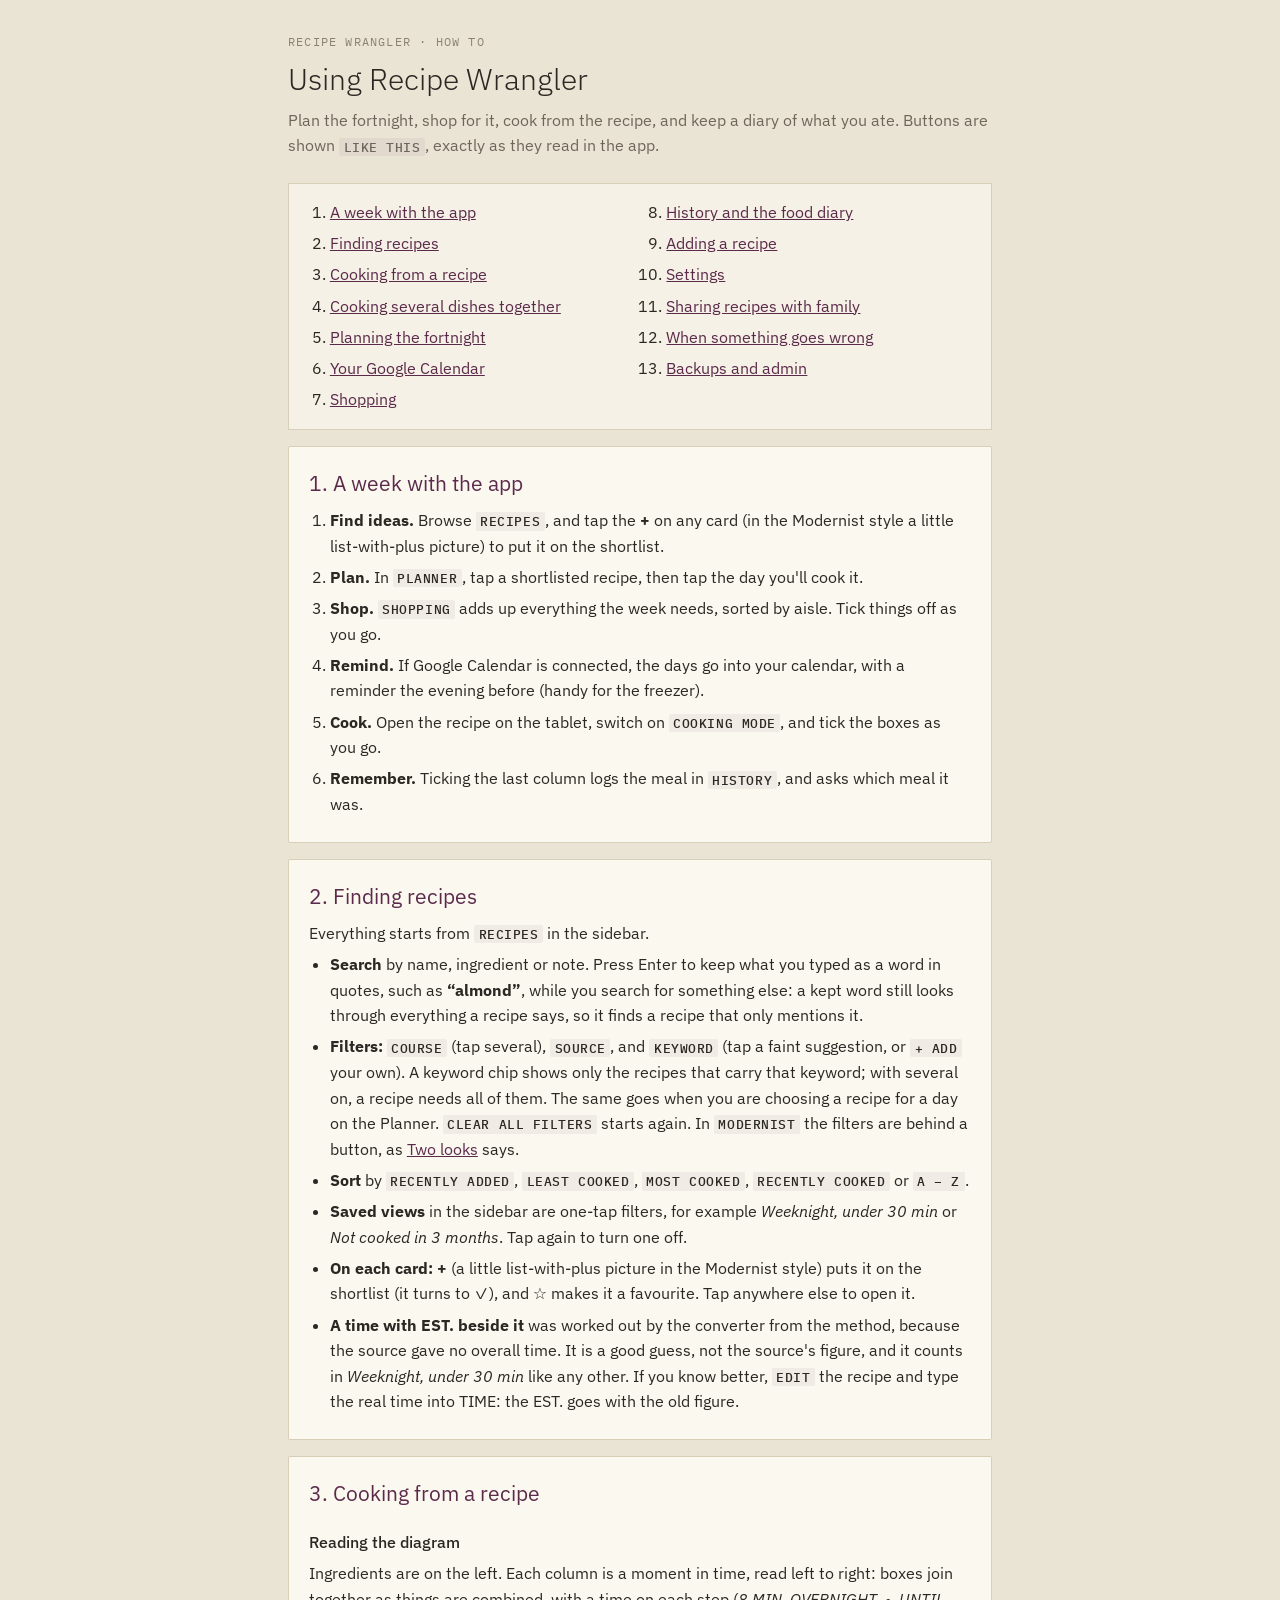
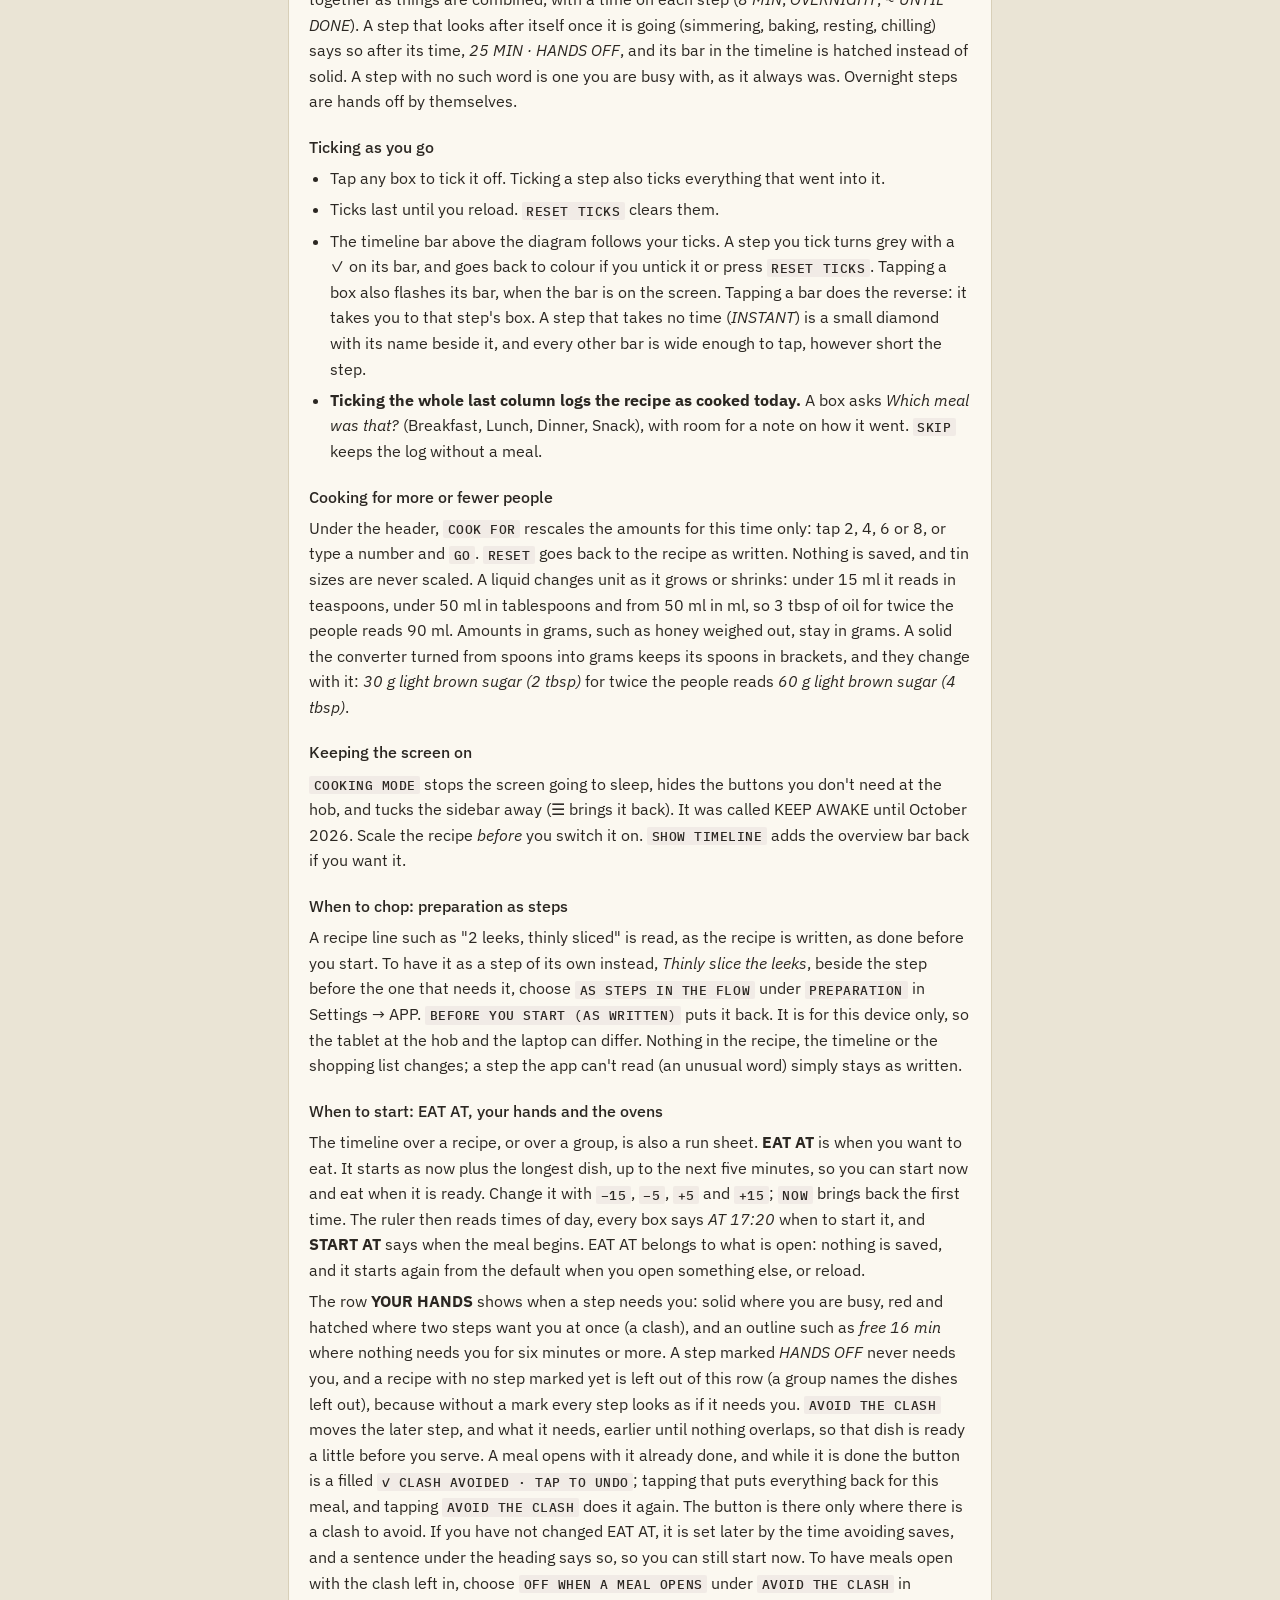
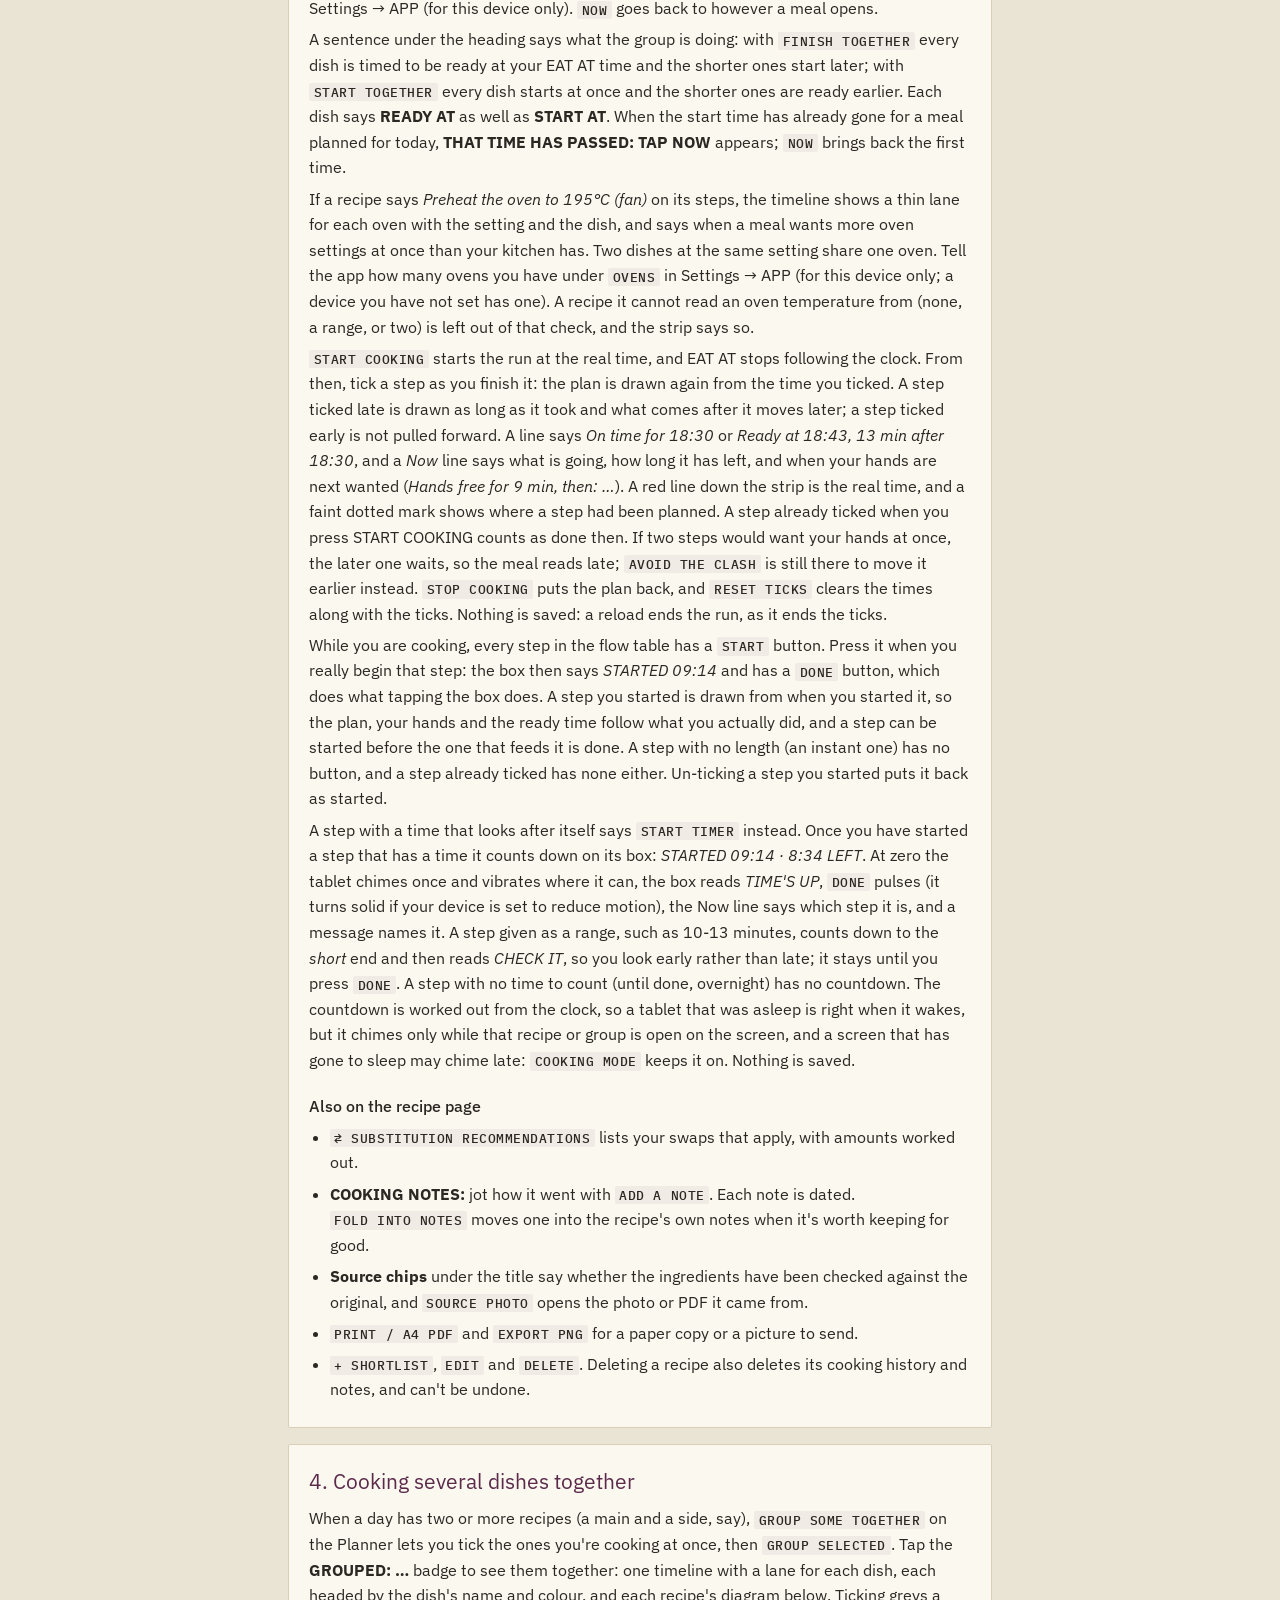
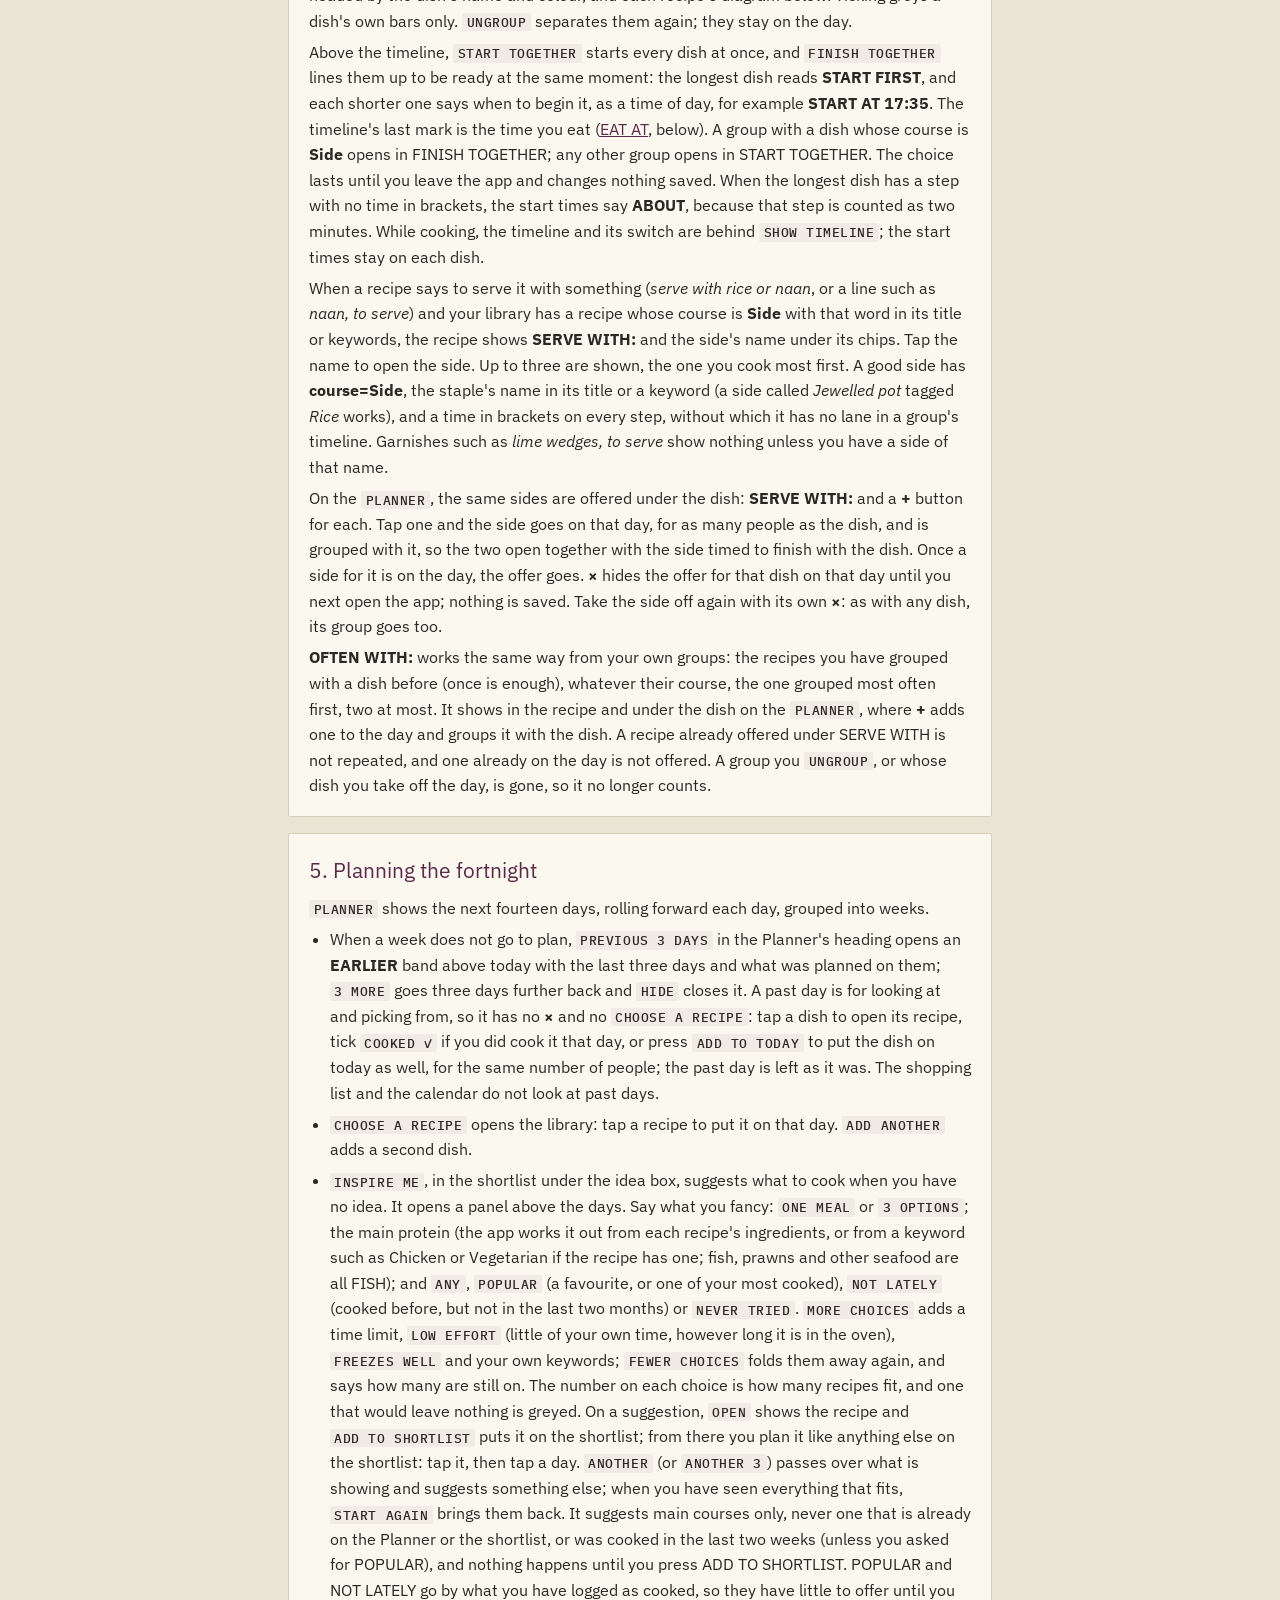
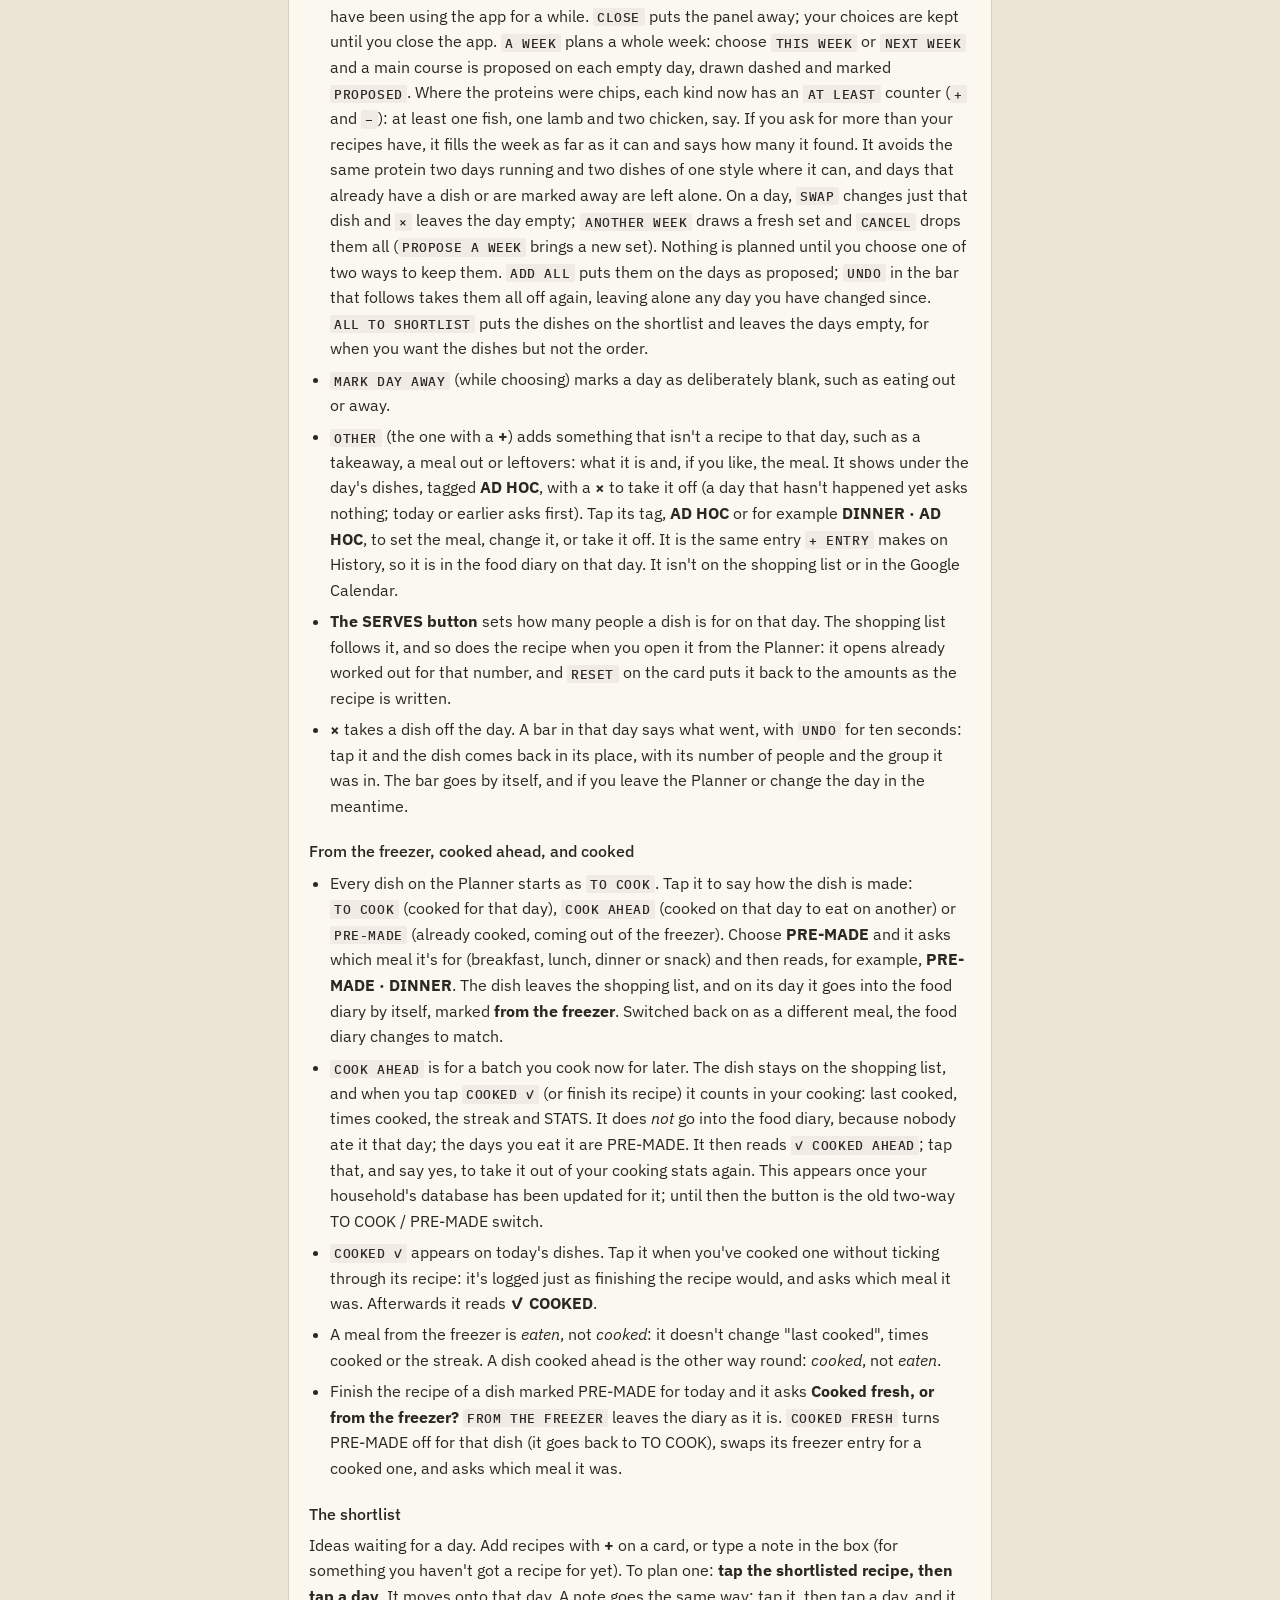
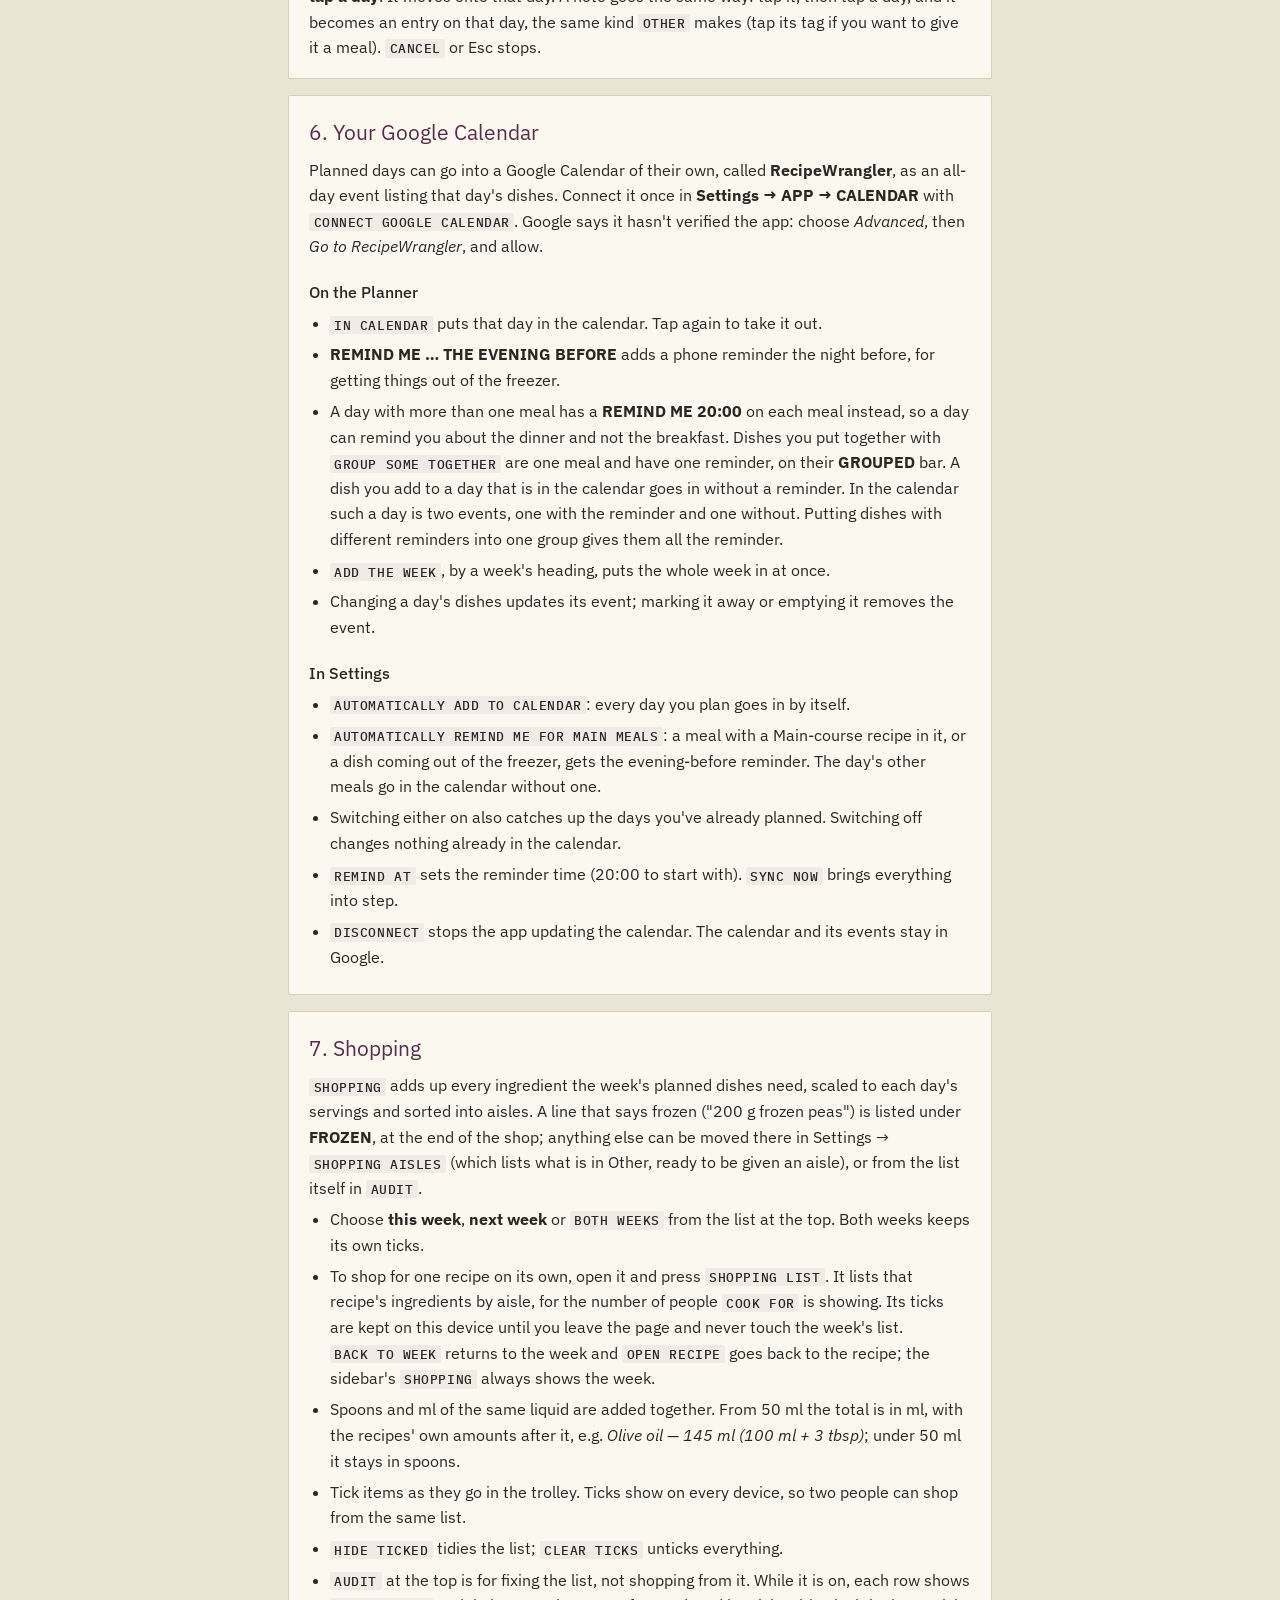
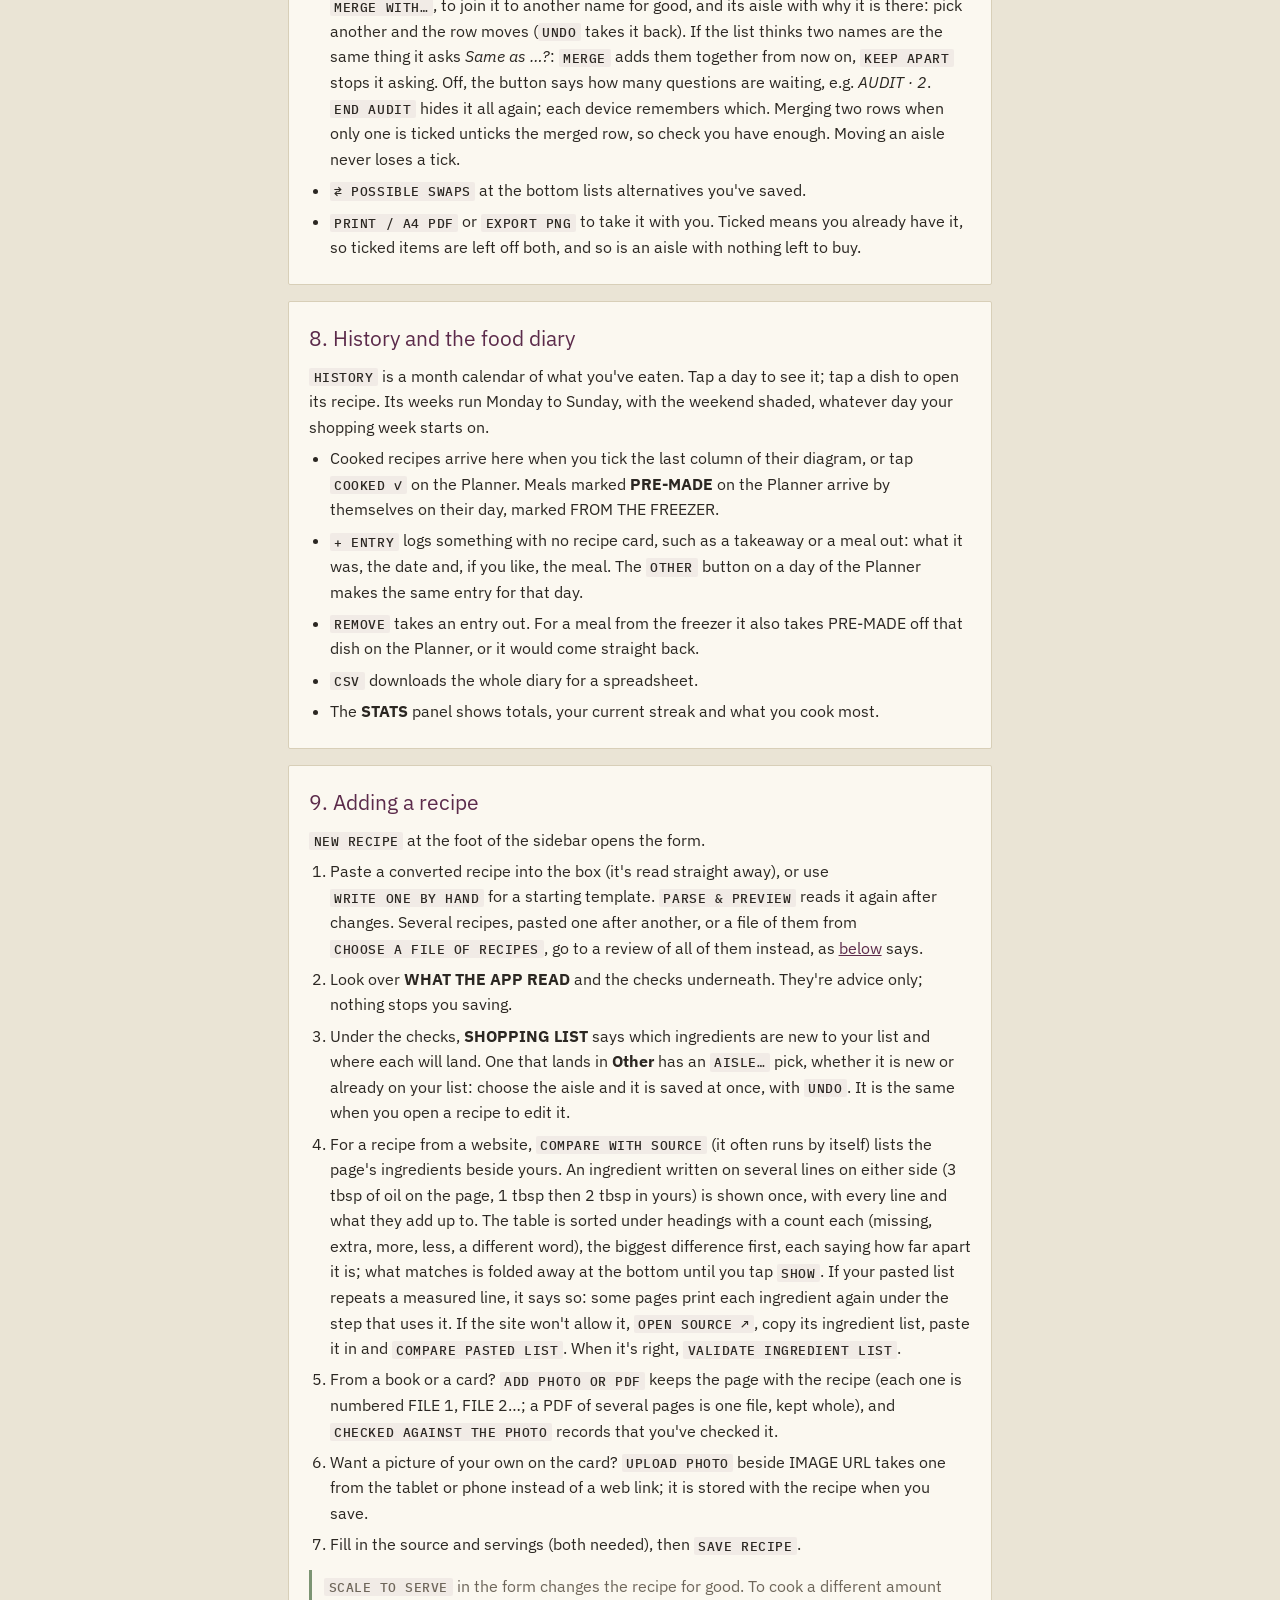
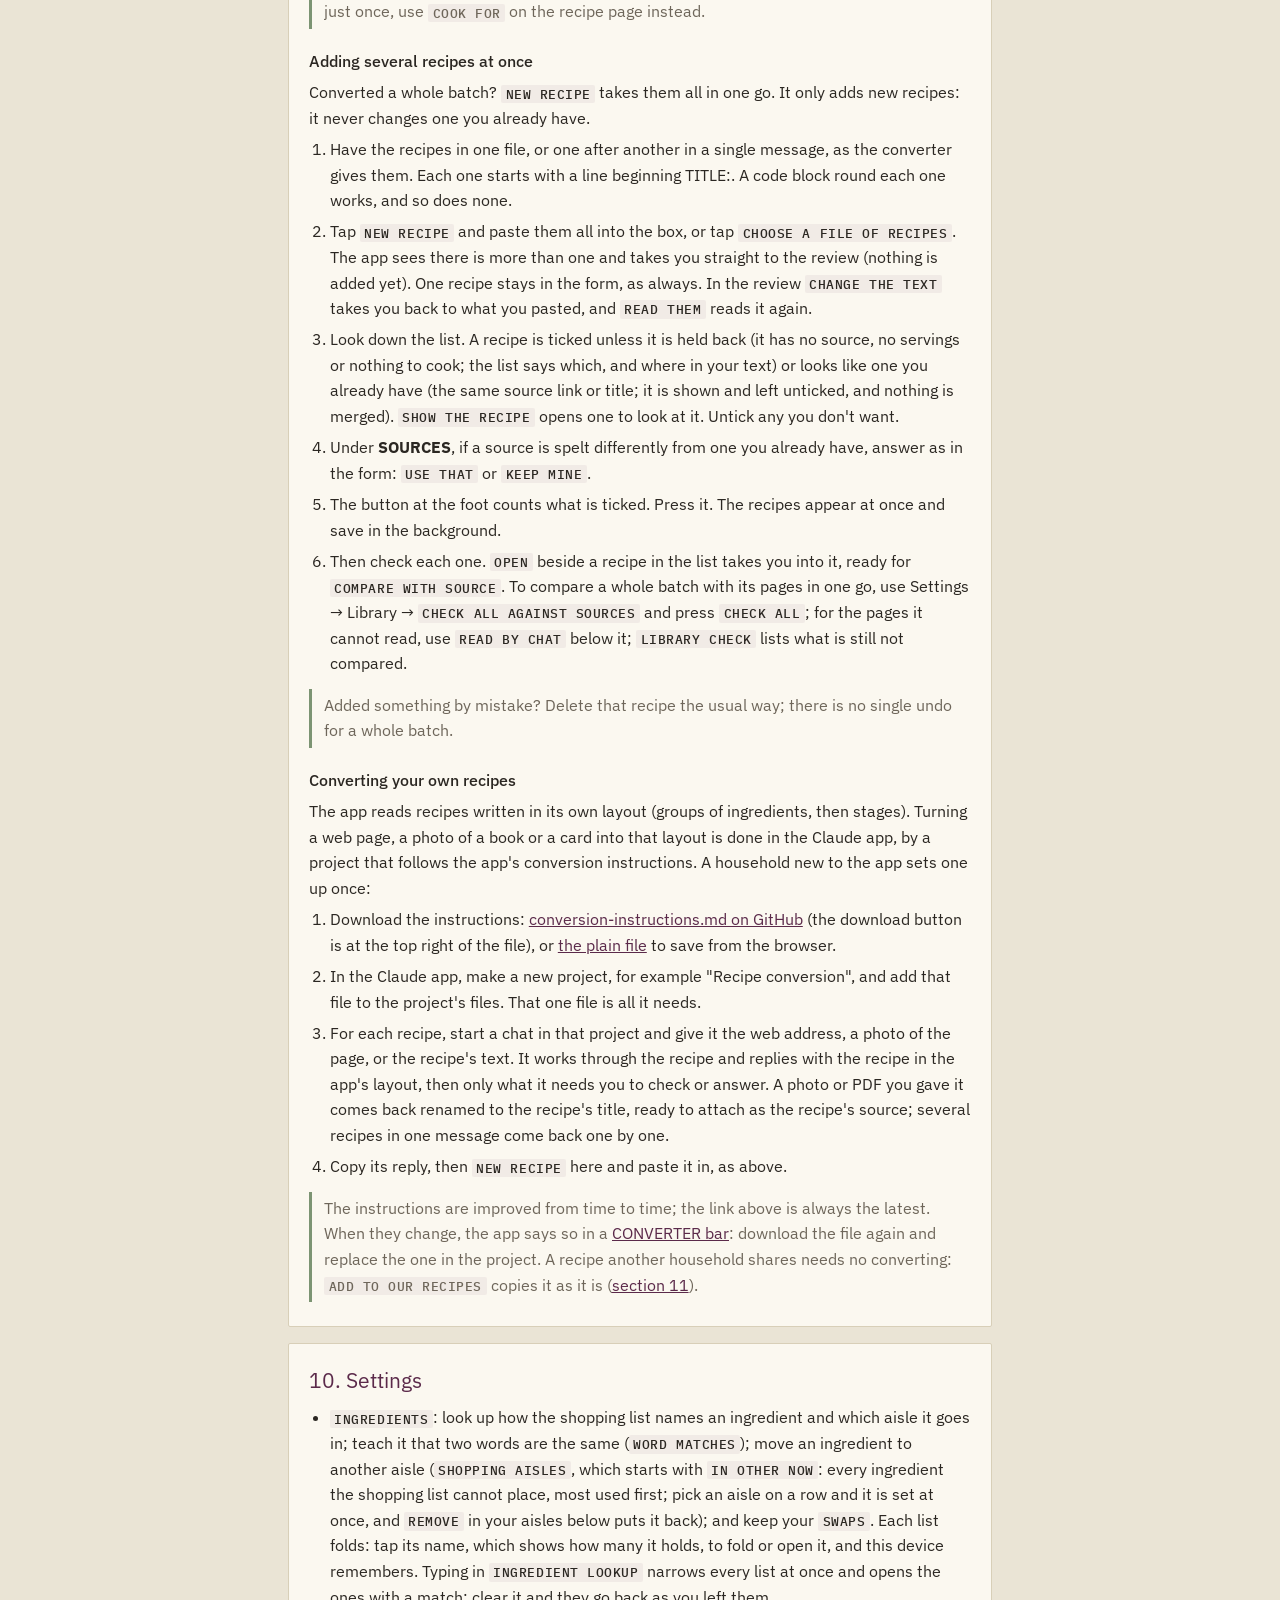
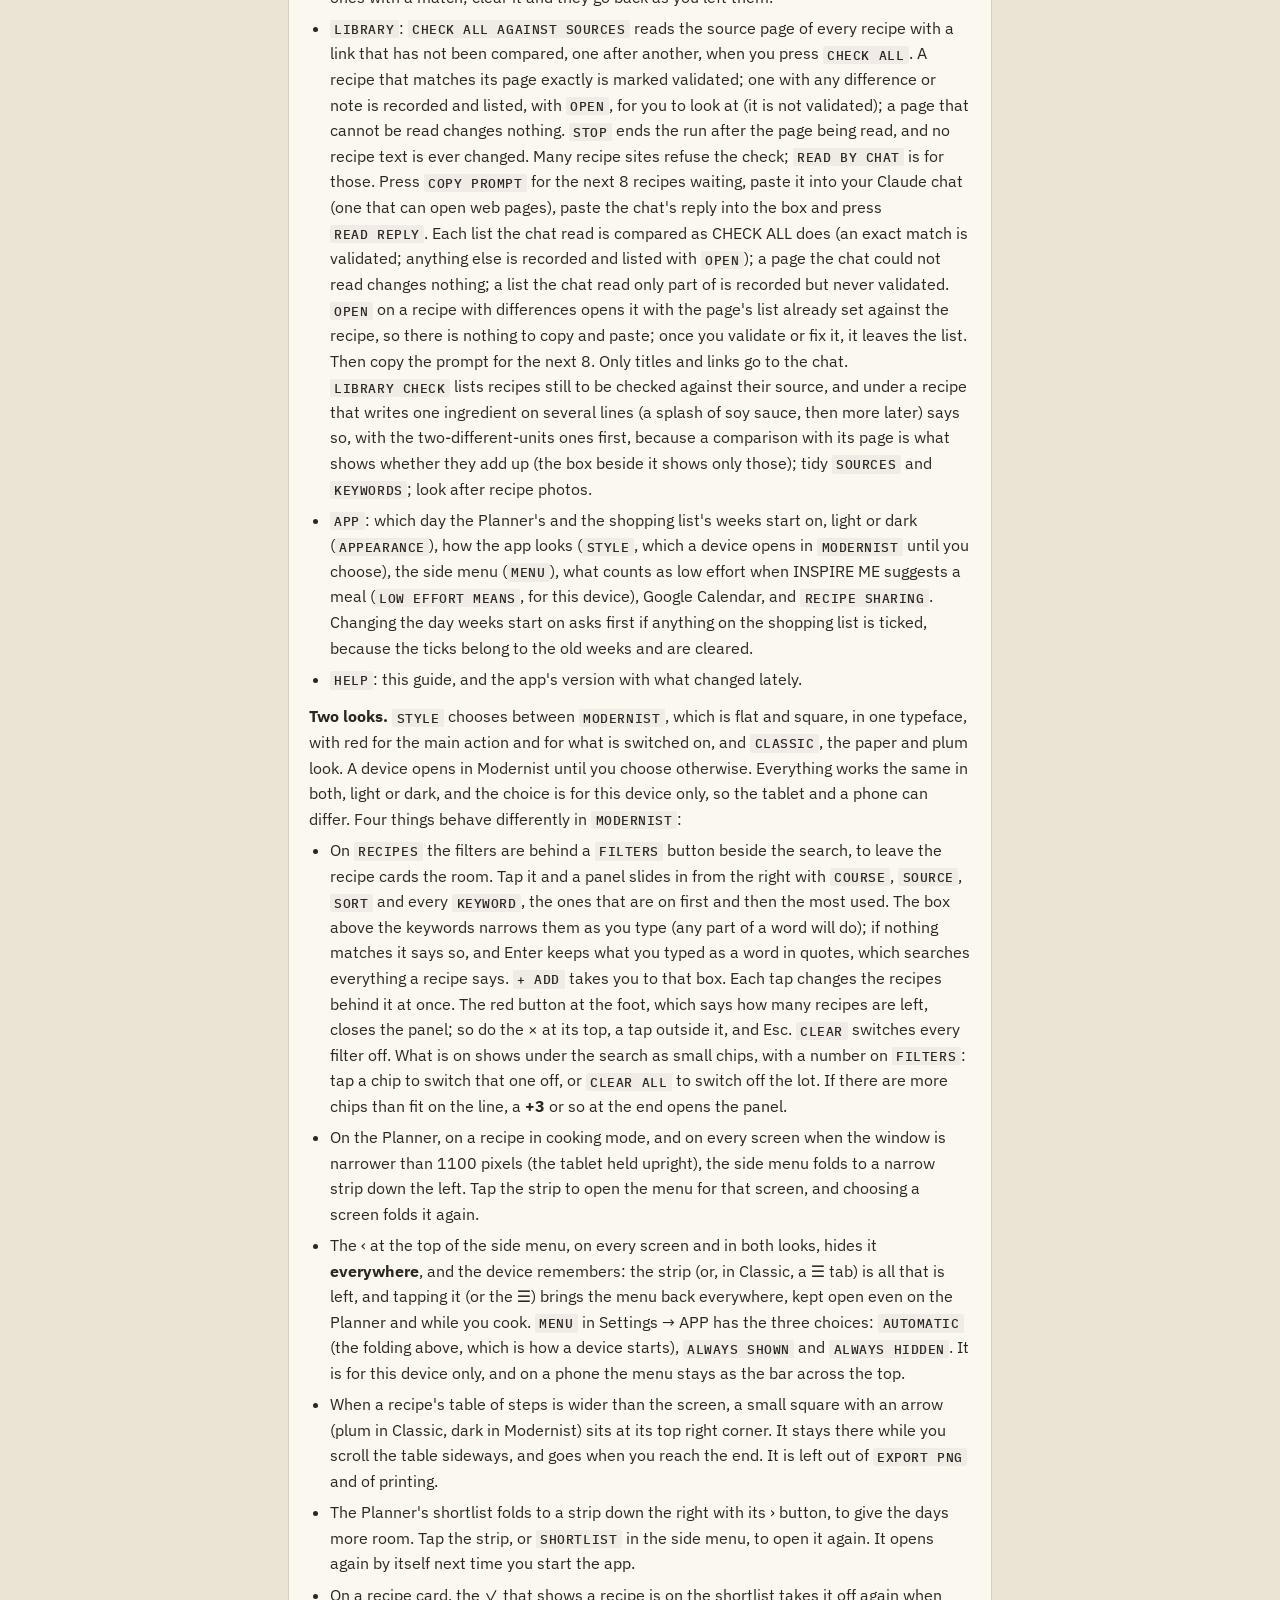
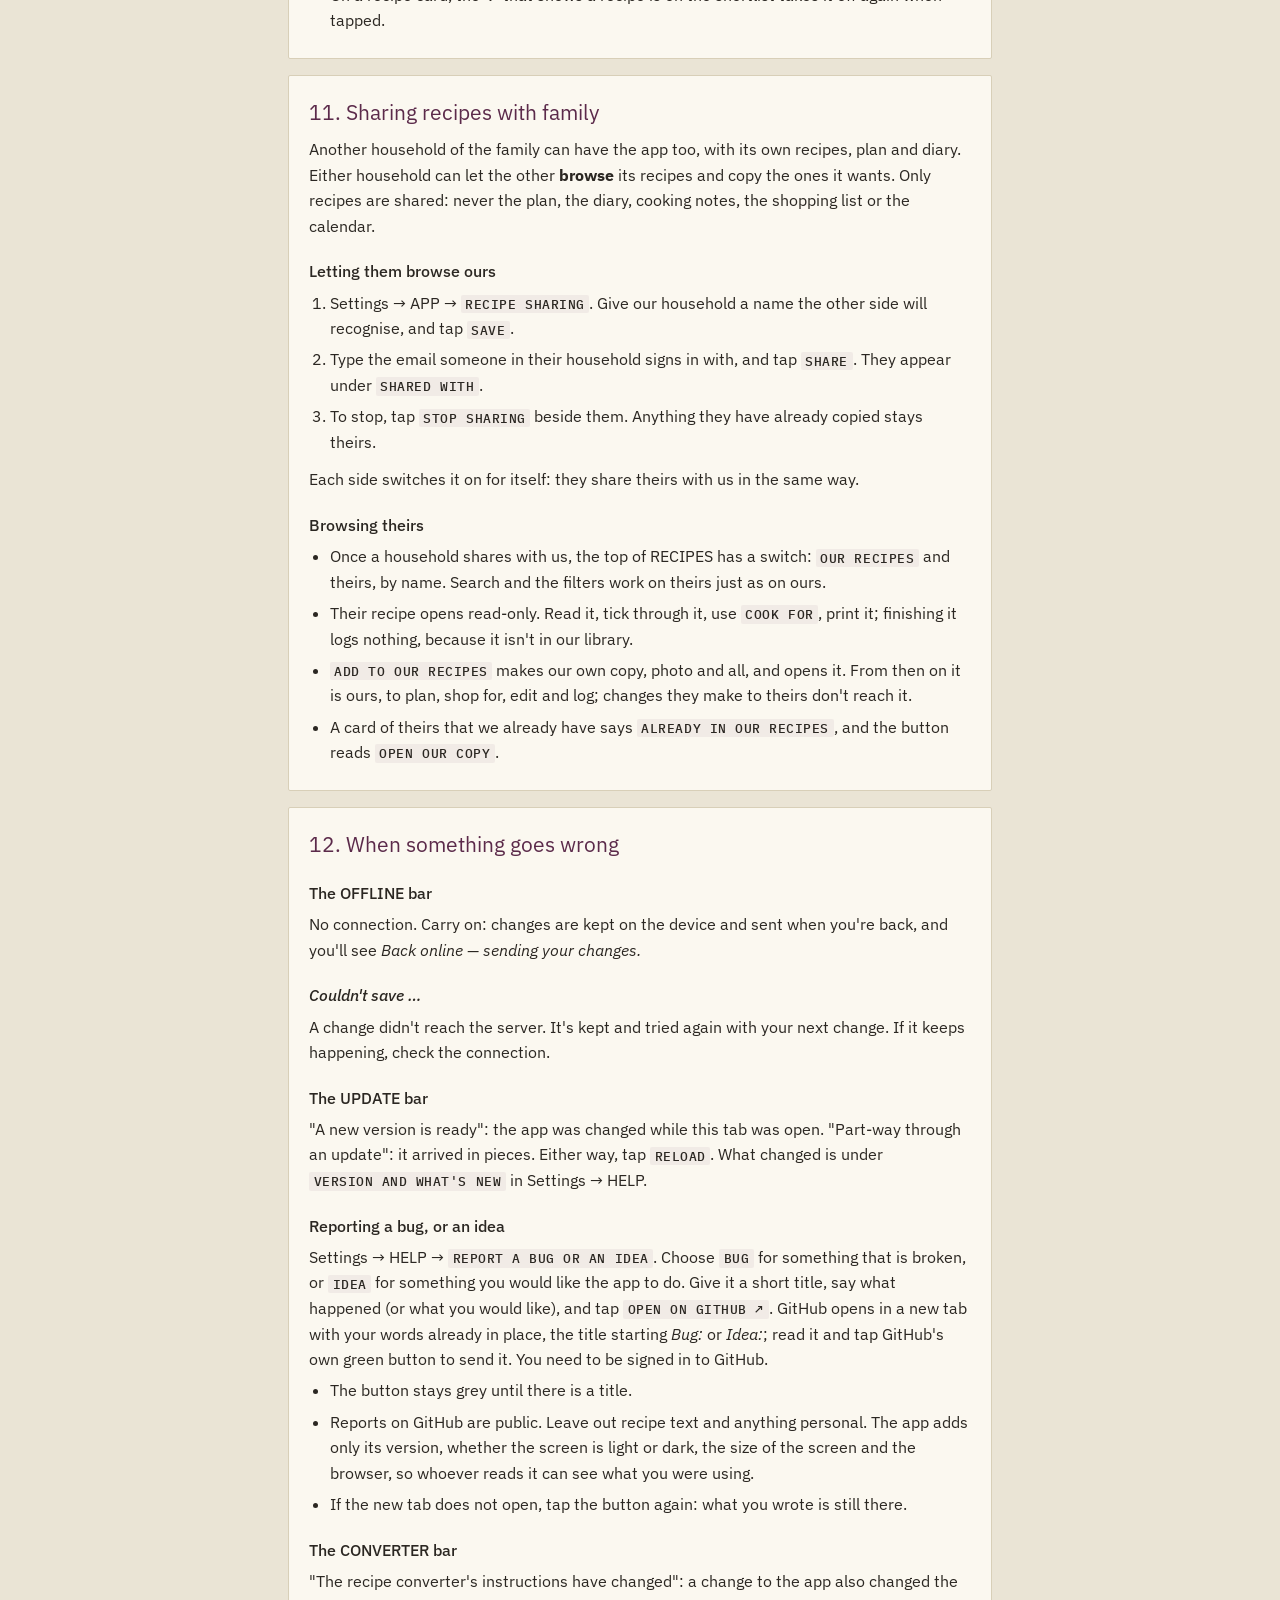
==== help.html @ deaec866 "INSPIRE ME feeds the shortlist From the household's use of it: a suggestion that is accepted goes on" ====
<!doctype html>
<html lang="en-GB">
<head>
<meta charset="utf-8">
<meta name="viewport" content="width=device-width, initial-scale=1">
<title>Recipe Wrangler: how to use it</title>
<!-- The app's own look, so the guide reads as part of it. Light or dark follows the app's APPEARANCE
     setting, which the app keeps in localStorage on this same origin; with none, the device's own. -->
<script>
  (function(){
    var mode = 'system';
    try { mode = localStorage.getItem('kitchen.darkMode') || 'system'; } catch(e){}
    var dark = mode === 'dark' || (mode === 'system' && window.matchMedia && matchMedia('(prefers-color-scheme: dark)').matches);
    document.documentElement.setAttribute('data-theme', dark ? 'dark' : 'light');
  })();
</script>
<link rel="preconnect" href="https://fonts.googleapis.com">
<link href="https://fonts.googleapis.com/css2?family=IBM+Plex+Mono:wght@400;500&family=IBM+Plex+Sans:wght@300;400;500&display=swap" rel="stylesheet">
<style>
  :root{
    --paper:#F5F1E6; --shell:#EAE4D5; --card:#FBF8F0; --ink:#2B2722; --ink-soft:#6E665A; --ink-mute:#8A8172;
    --line:#D8CFB8; --plum:#5B2A4A; --plum-wash:rgba(91,42,74,.06); --sage:#7C9473;
  }
  :root[data-theme="dark"]{
    --paper:#1C1915; --shell:#141210; --card:#232019; --ink:#EDE7DA; --ink-soft:#B8AE9C; --ink-mute:#958B7A;
    --line:#3A352C; --plum:#C98FB4; --plum-wash:rgba(201,143,180,.10); --sage:#9DBE92;
  }
  *{ box-sizing:border-box; }
  body{ margin:0; background:var(--shell); color:var(--ink); font:16px/1.6 'IBM Plex Sans', system-ui, sans-serif; font-weight:400; }
  main{ max-width:46rem; margin:0 auto; padding:2rem 1rem 4rem; }
  header{ margin-bottom:1.5rem; }
  .brand{ font-family:'IBM Plex Mono', monospace; font-size:12px; letter-spacing:.1em; color:var(--ink-mute); }
  h1{ font-size:1.9rem; font-weight:300; margin:.25rem 0 .25rem; }
  .lede{ color:var(--ink-soft); margin:0; }
  h2{ font-size:1.3rem; font-weight:400; margin:0 0 .5rem; color:var(--plum); }
  h3{ font-size:1rem; font-weight:500; margin:1.25rem 0 .25rem; }
  section{ background:var(--card); border:1px solid var(--line); border-radius:2px; padding:1.25rem 1.25rem .75rem; margin:0 0 1rem; }
  p, li{ margin:.35rem 0; }
  ul, ol{ padding-left:1.3rem; margin:.35rem 0 .75rem; }
  a{ color:var(--plum); }
  b.ui, b.example{ font-family:'IBM Plex Mono', monospace; font-weight:500; font-size:.82em; letter-spacing:.04em;
        background:var(--plum-wash); padding:.05em .35em; border-radius:2px; white-space:nowrap; }
  .tip{ border-left:3px solid var(--sage); padding:.25rem .75rem; color:var(--ink-soft); margin:.75rem 0; }
  nav.contents{ background:var(--paper); border:1px solid var(--line); padding:1rem 1.25rem; margin-bottom:1rem; }
  nav.contents ol{ columns:2; column-gap:2rem; margin:0; }
  nav.contents li{ break-inside:avoid; margin:0 0 .35rem; }
  pre{ font-family:'IBM Plex Mono', monospace; font-size:.85em; background:var(--paper); border:1px solid var(--line);
       padding:.75rem; overflow-x:auto; white-space:pre; }
  footer{ color:var(--ink-mute); font-size:.9rem; text-align:center; margin-top:2rem; }
  @media (max-width:600px){ nav.contents ol{ columns:1; } section{ padding:1rem .9rem .5rem; } }
  @media print{
    body{ background:#fff; color:#000; font-size:11pt; }
    section, nav.contents{ border:none; padding:0; margin:0 0 .75rem; background:none; break-inside:auto; }
    h2, h3{ break-after:avoid; }
    li, p{ break-inside:avoid; }
    a{ color:inherit; text-decoration:none; }
    b.ui, b.example{ background:none; border:1px solid #999; }
  }
</style>
</head>
<body>
<main>
<header>
  <div class="brand">RECIPE WRANGLER · HOW TO</div>
  <h1>Using Recipe Wrangler</h1>
  <p class="lede">Plan the fortnight, shop for it, cook from the recipe, and keep a diary of what you ate.
    Buttons are shown <b class="ui example">LIKE THIS</b>, exactly as they read in the app.</p>
</header>

<nav class="contents" aria-label="Contents">
  <ol>
    <li><a href="#week">A week with the app</a></li>
    <li><a href="#recipes">Finding recipes</a></li>
    <li><a href="#cooking">Cooking from a recipe</a></li>
    <li><a href="#groups">Cooking several dishes together</a></li>
    <li><a href="#planner">Planning the fortnight</a></li>
    <li><a href="#calendar">Your Google Calendar</a></li>
    <li><a href="#shopping">Shopping</a></li>
    <li><a href="#history">History and the food diary</a></li>
    <li><a href="#adding">Adding a recipe</a></li>
    <li><a href="#settings">Settings</a></li>
    <li><a href="#sharing">Sharing recipes with family</a></li>
    <li><a href="#trouble">When something goes wrong</a></li>
    <li><a href="#admin">Backups and admin</a></li>
  </ol>
</nav>

<section id="week">
  <h2>1. A week with the app</h2>
  <ol>
    <li><b>Find ideas.</b> Browse <b class="ui">RECIPES</b>, and tap the <b>+</b> on any card (in the Modernist style a little list-with-plus picture) to put it on the shortlist.</li>
    <li><b>Plan.</b> In <b class="ui">PLANNER</b>, tap a shortlisted recipe, then tap the day you'll cook it.</li>
    <li><b>Shop.</b> <b class="ui">SHOPPING</b> adds up everything the week needs, sorted by aisle. Tick things off as you go.</li>
    <li><b>Remind.</b> If Google Calendar is connected, the days go into your calendar, with a reminder the evening before
      (handy for the freezer).</li>
    <li><b>Cook.</b> Open the recipe on the tablet, switch on <b class="ui">COOKING MODE</b>, and tick the boxes as you go.</li>
    <li><b>Remember.</b> Ticking the last column logs the meal in <b class="ui">HISTORY</b>, and asks which meal it was.</li>
  </ol>
</section>

<section id="recipes">
  <h2>2. Finding recipes</h2>
  <p>Everything starts from <b class="ui">RECIPES</b> in the sidebar.</p>
  <ul>
    <li><b>Search</b> by name, ingredient or note. Press Enter to keep what you typed as a word in quotes, such as <b>“almond”</b>, while you
      search for something else: a kept word still looks through everything a recipe says, so it finds a recipe that only mentions it.</li>
    <li><b>Filters:</b> <b class="ui">COURSE</b> (tap several), <b class="ui">SOURCE</b>, and <b class="ui">KEYWORD</b>
      (tap a faint suggestion, or <b class="ui">+ ADD</b> your own). A keyword chip shows only the recipes that carry that keyword; with
      several on, a recipe needs all of them. The same goes when you are choosing a recipe for a day on the Planner. <b class="ui">CLEAR ALL FILTERS</b> starts again. In
      <b class="ui">MODERNIST</b> the filters are behind a button, as <a href="#style">Two looks</a> says.</li>
    <li><b>Sort</b> by <b class="ui">RECENTLY ADDED</b>, <b class="ui">LEAST COOKED</b>, <b class="ui">MOST COOKED</b>,
      <b class="ui">RECENTLY COOKED</b> or <b class="ui">A – Z</b>.</li>
    <li><b>Saved views</b> in the sidebar are one-tap filters, for example <i>Weeknight, under 30 min</i> or
      <i>Not cooked in 3 months</i>. Tap again to turn one off.</li>
    <li><b>On each card:</b> <b>+</b> (a little list-with-plus picture in the Modernist style) puts it on the shortlist (it turns to ✓), and ☆ makes it a favourite. Tap anywhere else to open it.</li>
    <li><b>A time with EST. beside it</b> was worked out by the converter from the method, because the source gave no overall time. It is
      a good guess, not the source's figure, and it counts in <i>Weeknight, under 30 min</i> like any other. If you know better,
      <b class="ui">EDIT</b> the recipe and type the real time into TIME: the EST. goes with the old figure.</li>
  </ul>
</section>

<section id="cooking">
  <h2>3. Cooking from a recipe</h2>
  <h3>Reading the diagram</h3>
  <p>Ingredients are on the left. Each column is a moment in time, read left to right: boxes join together as things are
    combined, with a time on each step (<i>8 MIN</i>, <i>OVERNIGHT</i>, <i>~ UNTIL DONE</i>). A step that looks after itself once it is
    going (simmering, baking, resting, chilling) says so after its time, <i>25 MIN · HANDS OFF</i>, and its bar in the timeline is hatched
    instead of solid. A step with no such word is one you are busy with, as it always was. Overnight steps are hands off by themselves.</p>
  <h3>Ticking as you go</h3>
  <ul>
    <li>Tap any box to tick it off. Ticking a step also ticks everything that went into it.</li>
    <li>Ticks last until you reload. <b class="ui">RESET TICKS</b> clears them.</li>
    <li id="timeline-follows">The timeline bar above the diagram follows your ticks. A step you tick turns grey with a ✓ on its bar, and goes back
      to colour if you untick it or press <b class="ui">RESET TICKS</b>. Tapping a box also flashes its bar, when the bar is on the screen.
      Tapping a bar does the reverse: it takes you to that step's box. A step that takes no time (<i>INSTANT</i>) is a small diamond with its
      name beside it, and every other bar is wide enough to tap, however short the step.</li>
    <li><b>Ticking the whole last column logs the recipe as cooked today.</b> A box asks <i>Which meal was that?</i>
      (Breakfast, Lunch, Dinner, Snack), with room for a note on how it went. <b class="ui">SKIP</b> keeps the log without a meal.</li>
  </ul>
  <h3 id="cook-for">Cooking for more or fewer people</h3>
  <p>Under the header, <b class="ui">COOK FOR</b> rescales the amounts for this time only: tap 2, 4, 6 or 8, or type a number
    and <b class="ui">GO</b>. <b class="ui">RESET</b> goes back to the recipe as written. Nothing is saved, and tin sizes are
    never scaled. A liquid changes unit as it grows or shrinks: under 15 ml it reads in teaspoons, under 50 ml in
    tablespoons and from 50 ml in ml, so 3 tbsp of oil for twice the people reads 90 ml. Amounts in grams, such as honey
    weighed out, stay in grams. A solid the converter turned from spoons into grams keeps its spoons in brackets, and they
    change with it: <i>30 g light brown sugar (2 tbsp)</i> for twice the people reads <i>60 g light brown sugar (4 tbsp)</i>.</p>
  <h3 id="keep-awake">Keeping the screen on</h3>
  <p><b class="ui">COOKING MODE</b> stops the screen going to sleep, hides the buttons you don't need at the hob, and
    tucks the sidebar away (☰ brings it back). It was called KEEP AWAKE until October 2026. Scale the recipe <i>before</i> you switch it on.
    <b class="ui">SHOW TIMELINE</b> adds the overview bar back if you want it.</p>
  <h3 id="prep-steps">When to chop: preparation as steps</h3>
  <p>A recipe line such as "2 leeks, thinly sliced" is read, as the recipe is written, as done before you start. To have it
    as a step of its own instead, <i>Thinly slice the leeks</i>, beside the step before the one that needs it, choose
    <b class="ui">AS STEPS IN THE FLOW</b> under <b class="ui">PREPARATION</b> in Settings → APP. <b class="ui">BEFORE YOU START (AS WRITTEN)</b>
    puts it back. It is for this device only, so the tablet at the hob and the laptop can differ. Nothing in the recipe, the
    timeline or the shopping list changes; a step the app can't read (an unusual word) simply stays as written.</p>
  <h3 id="run-sheet">When to start: EAT AT, your hands and the ovens</h3>
  <p>The timeline over a recipe, or over a group, is also a run sheet. <b>EAT AT</b> is when you want to eat. It starts as now plus the
    longest dish, up to the next five minutes, so you can start now and eat when it is ready. Change it with <b class="ui">−15</b>,
    <b class="ui">−5</b>, <b class="ui">+5</b> and <b class="ui">+15</b>; <b class="ui">NOW</b> brings back the first time. The ruler then reads
    times of day, every box says <i>AT 17:20</i> when to start it, and <b>START AT</b> says when the meal begins. EAT AT belongs to what is open:
    nothing is saved, and it starts again from the default when you open something else, or reload.</p>
  <p>The row <b>YOUR HANDS</b> shows when a step needs you: solid where you are busy, red and hatched where two steps want you at once (a clash),
    and an outline such as <i>free 16 min</i> where nothing needs you for six minutes or more. A step marked <i>HANDS OFF</i> never needs you, and
    a recipe with no step marked yet is left out of this row (a group names the dishes left out), because without a mark every step looks as if
    it needs you. <b class="ui">AVOID THE CLASH</b> moves the later step, and what it needs, earlier until nothing overlaps, so that dish is ready a
    little before you serve. A meal opens with it already done, and while it is done the button is a filled <b class="ui">✓ CLASH AVOIDED · TAP TO UNDO</b>;
    tapping that puts everything back for this meal, and tapping <b class="ui">AVOID THE CLASH</b> does it again. The button is there only where there is a
    clash to avoid. If you have not changed EAT AT, it is set later by the time avoiding saves, and a sentence under the heading says so, so you can still
    start now. To have meals open with the clash left in, choose <b class="ui">OFF WHEN A MEAL OPENS</b> under <b class="ui">AVOID THE CLASH</b> in Settings → APP
    (for this device only). <b class="ui">NOW</b> goes back to however a meal opens.</p>
  <p>A sentence under the heading says what the group is doing: with <b class="ui">FINISH TOGETHER</b> every dish is timed to be ready at your EAT AT
    time and the shorter ones start later; with <b class="ui">START TOGETHER</b> every dish starts at once and the shorter ones are ready earlier.
    Each dish says <b>READY AT</b> as well as <b>START AT</b>. When the start time has already gone for a meal planned for today, <b>THAT TIME HAS
    PASSED: TAP NOW</b> appears; <b class="ui">NOW</b> brings back the first time.</p>
  <p>If a recipe says <i>Preheat the oven to 195°C (fan)</i> on its steps, the timeline shows a thin lane for each oven with the setting and the
    dish, and says when a meal wants more oven settings at once than your kitchen has. Two dishes at the same setting share one oven. Tell the app
    how many ovens you have under <b class="ui">OVENS</b> in Settings → APP (for this device only; a device you have not set has one). A recipe it
    cannot read an oven temperature from (none, a range, or two) is left out of that check, and the strip says so.</p>
  <p id="start-cooking"><b class="ui">START COOKING</b> starts the run at the real time, and EAT AT stops following the clock. From then, tick a step as you
    finish it: the plan is drawn again from the time you ticked. A step ticked late is drawn as long as it took and what comes after it moves later; a
    step ticked early is not pulled forward. A line says <i>On time for 18:30</i> or <i>Ready at 18:43, 13 min after 18:30</i>, and a <i>Now</i> line says
    what is going, how long it has left, and when your hands are next wanted (<i>Hands free for 9 min, then: …</i>). A red line down the strip is the
    real time, and a faint dotted mark shows where a step had been planned. A step already ticked when you press START COOKING counts as done then.
    If two steps would want your hands at once, the later one waits, so the meal reads late; <b class="ui">AVOID THE CLASH</b> is still there to move it earlier
    instead. <b class="ui">STOP COOKING</b> puts the plan back, and <b class="ui">RESET TICKS</b> clears the times along with the ticks. Nothing is saved:
    a reload ends the run, as it ends the ticks.</p>
  <p>While you are cooking, every step in the flow table has a <b class="ui">START</b> button. Press it when you really begin that step: the box then says
    <i>STARTED 09:14</i> and has a <b class="ui">DONE</b> button, which does what tapping the box does. A step you started is drawn from when you started it,
    so the plan, your hands and the ready time follow what you actually did, and a step can be started before the one that feeds it is done. A step with no
    length (an instant one) has no button, and a step already ticked has none either. Un-ticking a step you started puts it back as started.</p>
  <p id="timers">A step with a time that looks after itself says <b class="ui">START TIMER</b> instead. Once you have started a step that has a time it counts
    down on its box: <i>STARTED 09:14 · 8:34 LEFT</i>. At zero the tablet chimes once and vibrates where it can, the box reads <i>TIME'S UP</i>,
    <b class="ui">DONE</b> pulses (it turns solid if your device is set to reduce motion), the Now line says which step it is, and a message names it. A step given as a
    range, such as 10-13 minutes, counts down to the <i>short</i> end and then reads <i>CHECK IT</i>, so you look early rather than late; it stays until you press
    <b class="ui">DONE</b>. A step with no time to count (until done, overnight) has no countdown. The countdown is worked out from the clock, so a tablet that was asleep is right
    when it wakes, but it chimes only while that recipe or group is open on the screen, and a screen that has gone to sleep may chime late: <b class="ui">COOKING MODE</b> keeps
    it on. Nothing is saved.</p>
  <h3>Also on the recipe page</h3>
  <ul>
    <li><b class="ui">⇄ SUBSTITUTION RECOMMENDATIONS</b> lists your swaps that apply, with amounts worked out.</li>
    <li><b>COOKING NOTES:</b> jot how it went with <b class="ui">ADD A NOTE</b>. Each note is dated. <b class="ui">FOLD INTO NOTES</b>
      moves one into the recipe's own notes when it's worth keeping for good.</li>
    <li><b>Source chips</b> under the title say whether the ingredients have been checked against the original, and
      <b class="ui">SOURCE PHOTO</b> opens the photo or PDF it came from.</li>
    <li><b class="ui">PRINT / A4 PDF</b> and <b class="ui">EXPORT PNG</b> for a paper copy or a picture to send.</li>
    <li><b class="ui">+ SHORTLIST</b>, <b class="ui">EDIT</b> and <b class="ui">DELETE</b>. Deleting a recipe also deletes its
      cooking history and notes, and can't be undone.</li>
  </ul>
</section>

<section id="groups">
  <h2>4. Cooking several dishes together</h2>
  <p>When a day has two or more recipes (a main and a side, say), <b class="ui">GROUP SOME TOGETHER</b> on the Planner lets
    you tick the ones you're cooking at once, then <b class="ui">GROUP SELECTED</b>. Tap the <b>GROUPED: …</b> badge to see them
    together: one timeline with a lane for each dish, each headed by the dish's name and colour, and each recipe's diagram below.
    Ticking greys a dish's own bars only. <b class="ui">UNGROUP</b> separates them again; they stay on the day.</p>
  <p id="finish-together">Above the timeline, <b class="ui">START TOGETHER</b> starts every dish at once, and
    <b class="ui">FINISH TOGETHER</b> lines them up to be ready at the same moment: the longest dish reads <b>START FIRST</b>, and
    each shorter one says when to begin it, as a time of day, for example <b>START AT 17:35</b>. The timeline's last mark is the time you eat
    (<a href="#run-sheet">EAT AT</a>, below).
    A group with a dish whose course is <b>Side</b> opens in FINISH TOGETHER; any other group opens in START TOGETHER. The choice
    lasts until you leave the app and changes nothing saved. When the longest dish has a step with no time in brackets, the
    start times say <b>ABOUT</b>, because that step is counted as two minutes. While cooking, the timeline and its switch are
    behind <b class="ui">SHOW TIMELINE</b>; the start times stay on each dish.</p>
  <p id="serve-with">When a recipe says to serve it with something (<i>serve with rice or naan</i>, or a line such as <i>naan, to
    serve</i>) and your library has a recipe whose course is <b>Side</b> with that word in its title or keywords, the recipe shows
    <b>SERVE WITH:</b> and the side's name under its chips. Tap the name to open the side. Up to three are shown, the one you cook
    most first. A good side has <b>course=Side</b>, the staple's name in its title or a keyword (a side called <i>Jewelled pot</i>
    tagged <i>Rice</i> works), and a time in brackets on every step, without which it has no lane in a group's timeline.
    Garnishes such as <i>lime wedges, to serve</i> show nothing unless you have a side of that name.</p>
  <p id="side-offer">On the <b class="ui">PLANNER</b>, the same sides are offered under the dish: <b>SERVE WITH:</b> and a
    <b>+</b> button for each. Tap one and the side goes on that day, for as many people as the dish, and is grouped with it, so
    the two open together with the side timed to finish with the dish. Once a side for it is on the day, the offer goes. <b>×</b>
    hides the offer for that dish on that day until you next open the app; nothing is saved. Take the side off again with its own
    <b>×</b>: as with any dish, its group goes too.</p>
  <p id="often-with"><b>OFTEN WITH:</b> works the same way from your own groups: the recipes you have grouped with a dish
    before (once is enough), whatever their course, the one grouped most often first, two at most. It shows in the recipe and
    under the dish on the <b class="ui">PLANNER</b>, where <b>+</b> adds one to the day and groups it with the dish. A recipe
    already offered under SERVE WITH is not repeated, and one already on the day is not offered. A group you
    <b class="ui">UNGROUP</b>, or whose dish you take off the day, is gone, so it no longer counts.</p>
</section>

<section id="planner">
  <h2>5. Planning the fortnight</h2>
  <p><b class="ui">PLANNER</b> shows the next fourteen days, rolling forward each day, grouped into weeks.</p>
  <ul>
    <li id="planner-previous">When a week does not go to plan, <b class="ui">PREVIOUS 3 DAYS</b> in the Planner's heading opens an <b>EARLIER</b> band above today with the last three days
      and what was planned on them; <b class="ui">3 MORE</b> goes three days further back and <b class="ui">HIDE</b> closes it. A past day is for looking at and picking
      from, so it has no <b>×</b> and no <b class="ui">CHOOSE A RECIPE</b>: tap a dish to open its recipe, tick <b class="ui">COOKED ✓</b> if you did cook it that day, or press
      <b class="ui">ADD TO TODAY</b> to put the dish on today as well, for the same number of people; the past day is left as it was. The shopping list and the calendar
      do not look at past days.</li>
    <li><b class="ui">CHOOSE A RECIPE</b> opens the library: tap a recipe to put it on that day.
      <b class="ui">ADD ANOTHER</b> adds a second dish.</li>
    <li id="inspire"><b class="ui">INSPIRE ME</b>, in the shortlist under the idea box, suggests what to cook when you have no idea. It opens a panel above the days.
      Say what you fancy: <b class="ui">ONE MEAL</b> or <b class="ui">3 OPTIONS</b>; the main protein (the app works it out from each recipe's ingredients, or
      from a keyword such as Chicken or Vegetarian if the recipe has one; fish, prawns and other seafood are all FISH); and <b class="ui">ANY</b>,
      <b class="ui">POPULAR</b> (a favourite, or one of your most cooked), <b class="ui">NOT LATELY</b> (cooked before, but not in the last two months) or
      <b class="ui">NEVER TRIED</b>. <b class="ui">MORE CHOICES</b> adds a time limit, <b class="ui">LOW EFFORT</b> (little of your own time, however long it is in the oven),
      <b class="ui">FREEZES WELL</b> and your own keywords; <b class="ui">FEWER CHOICES</b> folds them away again, and says how many are still on. The number on each
      choice is how many recipes fit, and one that would leave nothing is greyed. On a suggestion, <b class="ui">OPEN</b> shows the recipe and
      <b class="ui">ADD TO SHORTLIST</b> puts it on the shortlist; from there you plan it like anything else on the shortlist: tap it, then tap a day.
      <b class="ui">ANOTHER</b> (or <b class="ui">ANOTHER 3</b>) passes over what is showing and suggests something else; when you have seen everything
      that fits, <b class="ui">START AGAIN</b> brings them back. It suggests main courses only, never one that is already on the Planner or the shortlist, or was cooked in the
      last two weeks (unless you asked for POPULAR), and nothing happens until you press ADD TO SHORTLIST. POPULAR and NOT LATELY go by what you have logged as cooked, so they
      have little to offer until you have been using the app for a while. <b class="ui">CLOSE</b> puts the panel away; your choices are kept until you close the app.
      <b class="ui">A WEEK</b> plans a whole week: choose <b class="ui">THIS WEEK</b> or <b class="ui">NEXT WEEK</b> and a main course is proposed on each empty day, drawn
      dashed and marked <b class="ui">PROPOSED</b>. Where the proteins were chips, each kind now has an <b class="ui">AT LEAST</b> counter (<b class="ui">+</b> and
      <b class="ui">−</b>): at least one fish, one lamb and two chicken, say. If you ask for more than your recipes have, it fills the week as far as it can and says how many it
      found. It avoids the same protein two days running and two dishes of one style where it can, and days that already have a dish or are marked away are left alone.
      On a day, <b class="ui">SWAP</b> changes just that dish and <b class="ui">×</b> leaves the day empty; <b class="ui">ANOTHER WEEK</b> draws a fresh set and
      <b class="ui">CANCEL</b> drops them all (<b class="ui">PROPOSE A WEEK</b> brings a new set). Nothing is planned until you choose one of two ways to keep them.
      <b class="ui">ADD ALL</b> puts them on the days as proposed; <b class="ui">UNDO</b> in the bar that follows takes them all off again, leaving alone any day you have
      changed since. <b class="ui">ALL TO SHORTLIST</b> puts the dishes on the shortlist and leaves the days empty, for when you want the dishes but not the order.</li>
    <li><b class="ui">MARK DAY AWAY</b> (while choosing) marks a day as deliberately blank, such as eating out or away.</li>
    <li><b class="ui">OTHER</b> (the one with a <b>+</b>) adds something that isn't a recipe to that day, such as a takeaway, a meal out or
      leftovers: what it is and, if you like, the meal. It shows under the day's dishes, tagged <b>AD HOC</b>, with a <b>×</b> to take it off
      (a day that hasn't happened yet asks nothing; today or earlier asks first). Tap its tag, <b>AD HOC</b> or for example <b>DINNER · AD HOC</b>, to
      set the meal, change it, or take it off. It is the same entry <b class="ui">+ ENTRY</b> makes on
      History, so it is in the food diary on that day. It isn't on the shopping list or in the Google Calendar.</li>
    <li><b>The SERVES button</b> sets how many people a dish is for on that day. The shopping list follows it, and so does the recipe when you open it from the Planner: it opens already worked out for that number, and <b class="ui">RESET</b> on the card puts it back to the amounts as the recipe is written.</li>
    <li><b>×</b> takes a dish off the day. A bar in that day says what went, with <b class="ui">UNDO</b> for ten seconds: tap it and the dish comes
      back in its place, with its number of people and the group it was in. The bar goes by itself, and if you leave the Planner or change the day
      in the meantime.</li>
  </ul>
  <h3 id="premade">From the freezer, cooked ahead, and cooked</h3>
  <ul>
    <li>Every dish on the Planner starts as <b class="ui">TO COOK</b>. Tap it to say how the dish is made: <b class="ui">TO COOK</b> (cooked for that day),
      <b class="ui">COOK AHEAD</b> (cooked on that day to eat on another) or <b class="ui">PRE-MADE</b> (already cooked, coming out of the freezer).
      Choose <b>PRE-MADE</b> and it asks which meal it's for (breakfast, lunch, dinner or snack) and then reads, for example, <b>PRE-MADE · DINNER</b>.
      The dish leaves the shopping list, and on its day it goes into the food diary by itself, marked <b>from the freezer</b>.
      Switched back on as a different meal, the food diary changes to match.</li>
    <li><b class="ui">COOK AHEAD</b> is for a batch you cook now for later. The dish stays on the shopping list, and when you tap <b class="ui">COOKED ✓</b> (or finish its recipe)
      it counts in your cooking: last cooked, times cooked, the streak and STATS. It does <i>not</i> go into the food diary, because nobody ate it that day;
      the days you eat it are PRE-MADE. It then reads <b class="ui">✓ COOKED AHEAD</b>; tap that, and say yes, to take it out of your cooking stats again.
      This appears once your household's database has been updated for it; until then the button is the old two-way TO COOK / PRE-MADE switch.</li>
    <li><b class="ui">COOKED ✓</b> appears on today's dishes. Tap it when you've cooked one without ticking through its recipe: it's
      logged just as finishing the recipe would, and asks which meal it was. Afterwards it reads <b>✓ COOKED</b>.</li>
    <li>A meal from the freezer is <i>eaten</i>, not <i>cooked</i>: it doesn't change "last cooked", times cooked or the streak. A dish cooked ahead is the other way
      round: <i>cooked</i>, not <i>eaten</i>.</li>
    <li>Finish the recipe of a dish marked PRE-MADE for today and it asks <b>Cooked fresh, or from the freezer?</b>
      <b class="ui">FROM THE FREEZER</b> leaves the diary as it is. <b class="ui">COOKED FRESH</b> turns PRE-MADE off for that dish (it goes back to TO COOK),
      swaps its freezer entry for a cooked one, and asks which meal it was.</li>
  </ul>
  <h3>The shortlist</h3>
  <p>Ideas waiting for a day. Add recipes with <b>+</b> on a card, or type a note in the box (for something you haven't got a
    recipe for yet). To plan one: <b>tap the shortlisted recipe, then tap a day</b>. It moves onto that day.
    A note goes the same way: tap it, then tap a day, and it becomes an entry on that day, the same kind <b class="ui">OTHER</b> makes
    (tap its tag if you want to give it a meal). <b class="ui">CANCEL</b> or Esc stops.</p>
</section>

<section id="calendar">
  <h2>6. Your Google Calendar</h2>
  <p>Planned days can go into a Google Calendar of their own, called <b>RecipeWrangler</b>, as an all-day event listing that
    day's dishes. Connect it once in <b>Settings → APP → CALENDAR</b> with <b class="ui">CONNECT GOOGLE CALENDAR</b>. Google says it
    hasn't verified the app: choose <i>Advanced</i>, then <i>Go to RecipeWrangler</i>, and allow.</p>
  <h3>On the Planner</h3>
  <ul>
    <li><b class="ui">IN CALENDAR</b> puts that day in the calendar. Tap again to take it out.</li>
    <li><b>REMIND ME … THE EVENING BEFORE</b> adds a phone reminder the night before, for getting things out of the freezer.</li>
    <li>A day with more than one meal has a <b>REMIND ME 20:00</b> on each meal instead, so a day can remind you about the dinner and not
      the breakfast. Dishes you put together with <b class="ui">GROUP SOME TOGETHER</b> are one meal and have one reminder, on their <b>GROUPED</b> bar. A dish
      you add to a day that is in the calendar goes in without a reminder. In the calendar such a day is two events, one with the
      reminder and one without. Putting dishes with different reminders into one group gives them all the reminder.</li>
    <li><b class="ui">ADD THE WEEK</b>, by a week's heading, puts the whole week in at once.</li>
    <li>Changing a day's dishes updates its event; marking it away or emptying it removes the event.</li>
  </ul>
  <h3>In Settings</h3>
  <ul>
    <li><b class="ui">AUTOMATICALLY ADD TO CALENDAR</b>: every day you plan goes in by itself.</li>
    <li><b class="ui">AUTOMATICALLY REMIND ME FOR MAIN MEALS</b>: a meal with a Main-course recipe in it, or a dish coming out of the freezer, gets the evening-before reminder. The day's other meals go in the calendar without one.</li>
    <li>Switching either on also catches up the days you've already planned. Switching off changes nothing already in the calendar.</li>
    <li><b class="ui">REMIND AT</b> sets the reminder time (20:00 to start with). <b class="ui">SYNC NOW</b> brings everything into step.</li>
    <li><b class="ui">DISCONNECT</b> stops the app updating the calendar. The calendar and its events stay in Google.</li>
  </ul>
</section>

<section id="shopping">
  <h2>7. Shopping</h2>
  <p><b class="ui">SHOPPING</b> adds up every ingredient the week's planned dishes need, scaled to each day's servings and
    sorted into aisles. A line that says frozen ("200 g frozen peas") is listed under <b>FROZEN</b>, at the end of the shop;
    anything else can be moved there in Settings → <b class="ui">SHOPPING AISLES</b> (which lists what is in Other, ready to
    be given an aisle), or from the list itself in
    <b class="ui">AUDIT</b>.</p>
  <ul>
    <li id="shopping-both">Choose <b>this week</b>, <b>next week</b> or <b class="ui">BOTH WEEKS</b> from the list at the top.
      Both weeks keeps its own ticks.</li>
    <li id="shopping-one-recipe">To shop for one recipe on its own, open it and press <b class="ui">SHOPPING LIST</b>. It lists that
      recipe's ingredients by aisle, for the number of people <b class="ui">COOK FOR</b> is showing. Its ticks are kept on this
      device until you leave the page and never touch the week's list. <b class="ui">BACK TO WEEK</b> returns to the week and
      <b class="ui">OPEN RECIPE</b> goes back to the recipe; the sidebar's <b class="ui">SHOPPING</b> always shows the week.</li>
    <li>Spoons and ml of the same liquid are added together. From 50 ml the total is in ml, with the recipes' own amounts
      after it, e.g. <i>Olive oil — 145 ml (100 ml + 3 tbsp)</i>; under 50 ml it stays in spoons.</li>
    <li>Tick items as they go in the trolley. Ticks show on every device, so two people can shop from the same list.</li>
    <li><b class="ui">HIDE TICKED</b> tidies the list; <b class="ui">CLEAR TICKS</b> unticks everything.</li>
    <li id="shopping-audit"><b class="ui">AUDIT</b> at the top is for fixing the list, not shopping from it. While it is on, each
      row shows <b class="ui">MERGE WITH…</b>, to join it to another name for good, and its aisle with why it is there: pick
      another and the row moves (<b class="ui">UNDO</b> takes it back). If the list thinks two names are the same thing it
      asks <i>Same as …?</i>: <b class="ui">MERGE</b> adds them together from now on, <b class="ui">KEEP APART</b> stops it
      asking. Off, the button says how many questions are waiting, e.g. <i>AUDIT · 2</i>. <b class="ui">END AUDIT</b> hides
      it all again; each device remembers which. Merging two rows when only one is ticked unticks the merged row, so check
      you have enough. Moving an aisle never loses a tick.</li>
    <li><b class="ui">⇄ POSSIBLE SWAPS</b> at the bottom lists alternatives you've saved.</li>
    <li><b class="ui">PRINT / A4 PDF</b> or <b class="ui">EXPORT PNG</b> to take it with you. Ticked means you already have it, so ticked items are left off both,
      and so is an aisle with nothing left to buy.</li>
  </ul>
</section>

<section id="history">
  <h2>8. History and the food diary</h2>
  <p><b class="ui">HISTORY</b> is a month calendar of what you've eaten. Tap a day to see it; tap a dish to open its recipe. Its
    weeks run Monday to Sunday, with the weekend shaded, whatever day your shopping week starts on.</p>
  <ul>
    <li>Cooked recipes arrive here when you tick the last column of their diagram, or tap <b class="ui">COOKED ✓</b> on the Planner.
      Meals marked <b>PRE-MADE</b> on the Planner arrive by themselves on their day, marked FROM THE FREEZER.</li>
    <li id="diary-entry"><b class="ui">+ ENTRY</b> logs something with no recipe card, such as a takeaway or a meal out: what it was,
      the date and, if you like, the meal. The <b class="ui">OTHER</b> button on a day of the Planner makes the same entry for that day.</li>
    <li><b class="ui">REMOVE</b> takes an entry out. For a meal from the freezer it also takes PRE-MADE off that dish on the Planner,
      or it would come straight back.</li>
    <li><b class="ui">CSV</b> downloads the whole diary for a spreadsheet.</li>
    <li>The <b>STATS</b> panel shows totals, your current streak and what you cook most.</li>
  </ul>
</section>

<section id="adding">
  <h2>9. Adding a recipe</h2>
  <p><b class="ui">NEW RECIPE</b> at the foot of the sidebar opens the form.</p>
  <ol>
    <li>Paste a converted recipe into the box (it's read straight away), or use <b class="ui">WRITE ONE BY HAND</b> for a
      starting template. <b class="ui">PARSE &amp; PREVIEW</b> reads it again after changes. Several recipes, pasted one after another, or a file
      of them from <b class="ui">CHOOSE A FILE OF RECIPES</b>, go to a review of all of them instead, as <a href="#add-several">below</a> says.</li>
    <li>Look over <b>WHAT THE APP READ</b> and the checks underneath. They're advice only; nothing stops you saving.</li>
    <li>Under the checks, <b>SHOPPING LIST</b> says which ingredients are new to your list and where each will land. One that lands in
      <b>Other</b> has an <b class="ui">AISLE…</b> pick, whether it is new or already on your list: choose the aisle and it is saved at
      once, with <b class="ui">UNDO</b>. It is the same when you open a recipe to edit it.</li>
    <li>For a recipe from a website, <b class="ui">COMPARE WITH SOURCE</b> (it often runs by itself) lists the page's ingredients
      beside yours. An ingredient written on several lines on either side (3 tbsp of oil on the page, 1 tbsp then 2 tbsp in
      yours) is shown once, with every line and what they add up to. The table is
      sorted under headings with a count each (missing, extra, more, less, a different word), the biggest difference first, each
      saying how far apart it is; what matches is folded away at the bottom until you tap <b class="ui">SHOW</b>. If your pasted list
      repeats a measured line, it says so: some pages print each ingredient again under the step that uses it. If the site won't allow it, <b class="ui">OPEN SOURCE ↗</b>, copy its ingredient list, paste it in and
      <b class="ui">COMPARE PASTED LIST</b>. When it's right, <b class="ui">VALIDATE INGREDIENT LIST</b>.</li>
    <li>From a book or a card? <b class="ui">ADD PHOTO OR PDF</b> keeps the page with the recipe (each one is numbered FILE 1, FILE 2…; a PDF of several
      pages is one file, kept whole), and
      <b class="ui">CHECKED AGAINST THE PHOTO</b> records that you've checked it.</li>
    <li>Want a picture of your own on the card? <b class="ui">UPLOAD PHOTO</b> beside IMAGE URL takes one from the tablet or
      phone instead of a web link; it is stored with the recipe when you save.</li>
    <li>Fill in the source and servings (both needed), then <b class="ui">SAVE RECIPE</b>.</li>
  </ol>
  <p class="tip"><b class="ui">SCALE TO SERVE</b> in the form changes the recipe for good. To cook a different amount just once,
    use <b class="ui">COOK FOR</b> on the recipe page instead.</p>

  <h3 id="add-several">Adding several recipes at once</h3>
  <p>Converted a whole batch? <b class="ui">NEW RECIPE</b> takes them all in one go. It only adds new recipes: it
    never changes one you already have.</p>
  <ol>
    <li>Have the recipes in one file, or one after another in a single message, as the converter gives them. Each one starts with a
      line beginning TITLE:. A code block round each one works, and so does none.</li>
    <li>Tap <b class="ui">NEW RECIPE</b> and paste them all into the box, or tap <b class="ui">CHOOSE A FILE OF RECIPES</b>. The app sees
      there is more than one and takes you straight to the review (nothing is added yet). One recipe stays in the form, as always. In the
      review <b class="ui">CHANGE THE TEXT</b> takes you back to what you pasted, and <b class="ui">READ THEM</b> reads it again.</li>
    <li>Look down the list. A recipe is ticked unless it is held back (it has no source, no servings or nothing to cook; the list says
      which, and where in your text) or looks like one you already have (the same source link or title; it is shown and left
      unticked, and nothing is merged). <b class="ui">SHOW THE RECIPE</b> opens one to look at it. Untick any you don't want.</li>
    <li>Under <b>SOURCES</b>, if a source is spelt differently from one you already have, answer as in the form:
      <b class="ui">USE THAT</b> or <b class="ui">KEEP MINE</b>.</li>
    <li>The button at the foot counts what is ticked. Press it. The recipes appear at once and save in the background.</li>
    <li>Then check each one. <b class="ui">OPEN</b> beside a recipe in the list takes you into it, ready for
      <b class="ui">COMPARE WITH SOURCE</b>. To compare a whole batch with its pages in one go, use Settings → Library →
      <b class="ui">CHECK ALL AGAINST SOURCES</b> and press <b class="ui">CHECK ALL</b>; for the pages it cannot read, use
      <b class="ui">READ BY CHAT</b> below it; <b class="ui">LIBRARY CHECK</b> lists what is still not compared.</li>
  </ol>
  <p class="tip">Added something by mistake? Delete that recipe the usual way; there is no single undo for a whole batch.</p>

  <h3 id="converter">Converting your own recipes</h3>
  <p>The app reads recipes written in its own layout (groups of ingredients, then stages). Turning a web page, a photo of a book or a
    card into that layout is done in the Claude app, by a project that follows the app's conversion instructions. A household new
    to the app sets one up once:</p>
  <ol>
    <li>Download the instructions:
      <a href="https://github.com/crispy-lettuce/RecipeFlowKeeper/blob/main/converter/conversion-instructions.md" target="_blank" rel="noopener">conversion-instructions.md on GitHub</a>
      (the download button is at the top right of the file), or
      <a href="https://raw.githubusercontent.com/crispy-lettuce/RecipeFlowKeeper/main/converter/conversion-instructions.md" target="_blank" rel="noopener">the plain file</a>
      to save from the browser.</li>
    <li>In the Claude app, make a new project, for example "Recipe conversion", and add that file to the project's files. That one
      file is all it needs.</li>
    <li>For each recipe, start a chat in that project and give it the web address, a photo of the page, or the recipe's text. It works
      through the recipe and replies with the recipe in the app's layout, then only what it needs you to check or answer. A photo or
      PDF you gave it comes back renamed to the recipe's title, ready to attach as the recipe's source; several recipes in one message
      come back one by one.</li>
    <li>Copy its reply, then <b class="ui">NEW RECIPE</b> here and paste it in, as above.</li>
  </ol>
  <p class="tip">The instructions are improved from time to time; the link above is always the latest. When they change, the app
    says so in a <a href="#converter-bar">CONVERTER bar</a>: download the file again and replace the one in the project. A recipe another household shares needs no converting: <b class="ui">ADD TO OUR RECIPES</b>
    copies it as it is (<a href="#sharing">section 11</a>).</p>
</section>

<section id="settings">
  <h2>10. Settings</h2>
  <ul>
    <li><b class="ui">INGREDIENTS</b>: look up how the shopping list names an ingredient and which aisle it goes in; teach it that
      two words are the same (<b class="ui">WORD MATCHES</b>); move an ingredient to another aisle (<b class="ui">SHOPPING AISLES</b>, which
      starts with <b class="ui">IN OTHER NOW</b>: every ingredient the shopping list cannot place, most used first; pick an aisle on a row
      and it is set at once, and <b class="ui">REMOVE</b> in your aisles below puts it back);
      and keep your <b class="ui">SWAPS</b>. Each list folds: tap its name, which shows how many it holds, to fold or open it,
      and this device remembers. Typing in <b class="ui">INGREDIENT LOOKUP</b> narrows every list at once and opens the ones
      with a match; clear it and they go back as you left them.</li>
    <li><b class="ui">LIBRARY</b>: <b class="ui">CHECK ALL AGAINST SOURCES</b> reads the source page of every recipe with a link that has not
      been compared, one after another, when you press <b class="ui">CHECK ALL</b>. A recipe that matches its page exactly is marked
      validated; one with any difference or note is recorded and listed, with <b class="ui">OPEN</b>, for you to look at (it is not
      validated); a page that cannot be read changes nothing. <b class="ui">STOP</b> ends the run after the page being read, and no recipe
      text is ever changed. Many recipe sites refuse the check; <b class="ui">READ BY CHAT</b> is for those. Press
      <b class="ui">COPY PROMPT</b> for the next 8 recipes waiting, paste it into your Claude chat (one that can open web pages), paste the
      chat's reply into the box and press <b class="ui">READ REPLY</b>. Each list the chat read is compared as CHECK ALL does (an exact match is
      validated; anything else is recorded and listed with <b class="ui">OPEN</b>); a page the chat could not read changes nothing; a list the chat
      read only part of is recorded but never validated. <b class="ui">OPEN</b> on a recipe with differences opens it with the page's list already set
      against the recipe, so there is nothing to copy and paste; once you validate or fix it, it leaves the list. Then copy the prompt for the next 8. Only
      titles and links go to the chat. <b class="ui">LIBRARY CHECK</b> lists recipes still to be checked against their source, and under a recipe that writes
      one ingredient on several lines (a splash of soy sauce, then more later) says so, with the two-different-units ones first, because a
      comparison with its page is what shows whether they add up (the box beside it shows only those); tidy
      <b class="ui">SOURCES</b> and <b class="ui">KEYWORDS</b>; look after recipe photos.</li>
    <li><b class="ui">APP</b>: which day the Planner's and the shopping list's weeks start on, light or dark (<b class="ui">APPEARANCE</b>), how the app looks
      (<b class="ui">STYLE</b>, which a device opens in <b class="ui">MODERNIST</b> until you choose), the side menu (<b class="ui">MENU</b>), what counts as low effort when INSPIRE ME suggests a meal (<b class="ui">LOW EFFORT MEANS</b>, for this device), Google Calendar, and <b class="ui">RECIPE SHARING</b>. Changing the day weeks start on asks first if
      anything on the shopping list is ticked, because the ticks belong to the old weeks and are cleared.</li>
    <li><b class="ui">HELP</b>: this guide, and the app's version with what changed lately.</li>
  </ul>
  <p id="style"><b>Two looks.</b> <b class="ui">STYLE</b> chooses between <b class="ui">MODERNIST</b>, which is flat and square, in one typeface,
    with red for the main action and for what is switched on, and <b class="ui">CLASSIC</b>, the paper and plum look. A device opens in
    Modernist until you choose otherwise. Everything works the same in both, light or dark, and the choice is for this device only, so
    the tablet and a phone can differ.
    Four things behave differently in <b class="ui">MODERNIST</b>:</p>
  <ul>
    <li>On <b class="ui">RECIPES</b> the filters are behind a <b class="ui">FILTERS</b> button beside the search, to leave the recipe cards the
      room. Tap it and a panel slides in from the right with <b class="ui">COURSE</b>, <b class="ui">SOURCE</b>, <b class="ui">SORT</b> and every
      <b class="ui">KEYWORD</b>, the ones that are on first and then the most used. The box above the keywords narrows them as you type (any
      part of a word will do); if nothing matches it says so, and Enter keeps what you typed as a word in quotes, which searches everything a recipe says. <b class="ui">+ ADD</b> takes
      you to that box. Each tap changes the recipes behind it at once. The red button at the
      foot, which says how many recipes are left, closes the panel; so do the × at its top, a tap outside it, and Esc.
      <b class="ui">CLEAR</b> switches every filter off. What is on shows under the search as small chips, with a number on
      <b class="ui">FILTERS</b>: tap a chip to switch that one off, or <b class="ui">CLEAR ALL</b> to switch off the lot. If there are more chips than
      fit on the line, a <b>+3</b> or so at the end opens the panel.</li>
    <li>On the Planner, on a recipe in cooking mode, and on every screen when the window is narrower than 1100 pixels (the tablet held
      upright), the side menu folds to a narrow strip down the left. Tap the strip to open the
      menu for that screen, and choosing a screen folds it again.</li>
    <li>The ‹ at the top of the side menu, on every screen and in both looks, hides it <b>everywhere</b>, and the device remembers: the strip (or, in
      Classic, a ☰ tab) is all that is left, and tapping it (or the ☰) brings the menu back everywhere, kept open even on the Planner and while you
      cook. <b class="ui">MENU</b> in Settings → APP has the three choices: <b class="ui">AUTOMATIC</b> (the folding above, which is how a device starts),
      <b class="ui">ALWAYS SHOWN</b> and <b class="ui">ALWAYS HIDDEN</b>. It is for this device only, and on a phone the menu stays as the bar across the top.</li>
    <li>When a recipe's table of steps is wider than the screen, a small square with an arrow (plum in Classic, dark in Modernist) sits at its top right corner. It stays there
      while you scroll the table sideways, and goes when you reach the end. It is left out of <b class="ui">EXPORT PNG</b> and of printing.</li>
    <li>The Planner's shortlist folds to a strip down the right with its › button, to give the days more room. Tap the strip, or
      <b class="ui">SHORTLIST</b> in the side menu, to open it again. It opens again by itself next time you start the app.</li>
    <li>On a recipe card, the ✓ that shows a recipe is on the shortlist takes it off again when tapped.</li>
  </ul>
</section>

<section id="sharing">
  <h2>11. Sharing recipes with family</h2>
  <p>Another household of the family can have the app too, with its own recipes, plan and diary. Either household can let the
    other <b>browse</b> its recipes and copy the ones it wants. Only recipes are shared: never the plan, the diary, cooking notes,
    the shopping list or the calendar.</p>
  <h3>Letting them browse ours</h3>
  <ol>
    <li>Settings → APP → <b class="ui">RECIPE SHARING</b>. Give our household a name the other side will recognise, and tap
      <b class="ui">SAVE</b>.</li>
    <li>Type the email someone in their household signs in with, and tap <b class="ui">SHARE</b>. They appear under
      <b class="ui">SHARED WITH</b>.</li>
    <li>To stop, tap <b class="ui">STOP SHARING</b> beside them. Anything they have already copied stays theirs.</li>
  </ol>
  <p>Each side switches it on for itself: they share theirs with us in the same way.</p>
  <h3>Browsing theirs</h3>
  <ul>
    <li>Once a household shares with us, the top of RECIPES has a switch: <b class="ui">OUR RECIPES</b> and theirs, by name.
      Search and the filters work on theirs just as on ours.</li>
    <li>Their recipe opens read-only. Read it, tick through it, use <b class="ui">COOK FOR</b>, print it; finishing it logs nothing,
      because it isn't in our library.</li>
    <li><b class="ui">ADD TO OUR RECIPES</b> makes our own copy, photo and all, and opens it. From then on it is ours, to plan,
      shop for, edit and log; changes they make to theirs don't reach it.</li>
    <li>A card of theirs that we already have says <b class="ui">ALREADY IN OUR RECIPES</b>, and the button reads
      <b class="ui">OPEN OUR COPY</b>.</li>
  </ul>
</section>

<section id="trouble">
  <h2>12. When something goes wrong</h2>
  <h3 id="offline">The OFFLINE bar</h3>
  <p>No connection. Carry on: changes are kept on the device and sent when you're back, and you'll see
    <i>Back online — sending your changes.</i></p>
  <h3><i>Couldn't save …</i></h3>
  <p>A change didn't reach the server. It's kept and tried again with your next change. If it keeps happening, check the connection.</p>
  <h3>The UPDATE bar</h3>
  <p>"A new version is ready": the app was changed while this tab was open. "Part-way through an update": it arrived in
    pieces. Either way, tap <b class="ui">RELOAD</b>. What changed is under <b class="ui">VERSION AND WHAT'S NEW</b> in
    Settings → HELP.</p>
  <h3 id="report">Reporting a bug, or an idea</h3>
  <p>Settings → HELP → <b class="ui">REPORT A BUG OR AN IDEA</b>. Choose <b class="ui">BUG</b> for something that is broken, or <b class="ui">IDEA</b>
    for something you would like the app to do. Give it a short title, say what happened (or what you would like), and tap
    <b class="ui">OPEN ON GITHUB ↗</b>. GitHub opens in a new tab with your words already in place, the title starting <i>Bug:</i> or <i>Idea:</i>;
    read it and tap GitHub's own green button to send it. You need to be signed in to GitHub.</p>
  <ul>
    <li>The button stays grey until there is a title.</li>
    <li>Reports on GitHub are public. Leave out recipe text and anything personal. The app adds only its version, whether the screen is light or dark,
      the size of the screen and the browser, so whoever reads it can see what you were using.</li>
    <li>If the new tab does not open, tap the button again: what you wrote is still there.</li>
  </ul>
  <h3 id="converter-bar">The CONVERTER bar</h3>
  <p>"The recipe converter's instructions have changed": a change to the app also changed the instructions your household's
    conversion project follows (<a href="#converter">section 9</a>). Nothing in the app stops working, and you can carry on under it.
    When the change is a new rule for the converter to follow, such as marking the steps that look after themselves, reload the app on every
    device first, then do this, so that a recipe converted with the new rule reads correctly wherever you open it. When you have a minute:</p>
  <ol>
    <li>Tap <b class="ui">OPEN THE INSTRUCTIONS ↗</b> and download the file.</li>
    <li>In the Claude app, open your household's conversion project and replace its copy of the file with the new one.</li>
    <li>Back here, tap <b class="ui">DONE</b>. That covers every device in your household, and the bar won't come back until the
      instructions change again.</li>
  </ol>
  <p><b class="ui">LATER</b> hides it until the app is next opened.</p>
  <h3>Another device looks out of date</h3>
  <p>Switch to another app and back, or reload. The app picks up other devices' changes when you return to it.</p>
  <h3>A photo won't show</h3>
  <p>It needs a connection, and a photo added on another device shows once its upload has finished.</p>
  <h3>The calendar says there's a problem</h3>
  <p>Look in Settings → APP → CALENDAR. Try <b class="ui">SYNC NOW</b>; if it says Google no longer accepts the connection,
    <b class="ui">CONNECT GOOGLE CALENDAR</b> again. Nothing in your plan is lost.</p>
</section>

<section id="admin">
  <h2>13. Backups and admin</h2>
  <ul>
    <li><b class="ui">EXPORT DATA</b> (foot of the sidebar) downloads a backup of everything. Keep one before any big change.</li>
    <li><b class="ui">IMPORT DATA</b> restores a backup. It <b>replaces everything, on every device</b>, so use it with care.</li>
    <li id="drive-backup">Settings → APP → <b class="ui">BACKUP TO GOOGLE DRIVE</b>: once Google is connected, the app saves the same
      file as EXPORT DATA into a folder called RecipeWrangler backups in your Google Drive, once a week by itself, keeping the last
      8. <b class="ui">SAVE TO DRIVE NOW</b> saves one straight away. To restore one, download it from Drive and use IMPORT DATA. If
      Google was connected before this existed, tap <b class="ui">CONNECT AGAIN FOR DRIVE</b> once. The backups go to the Google
      account of whoever in the household connected Google, and they hold the whole household's recipes, plans and diary.</li>
    <li><b class="ui">SIGN OUT</b> is at the foot of the sidebar too. Signing in again is quicker: the app remembers your email on that device
      and puts the cursor in the password box, and your phone's or tablet's own password manager (Keychain on an iPad or iPhone, Google
      Password Manager in Chrome) offers to save the password the first time and to fill it in after that. The app never keeps your
      password itself. On a device other people use, tap <b class="ui">Not you? Use another email</b> under the email box, and it forgets
      the address.</li>
    <li>Settings → LIBRARY → RECIPE PHOTOS: <b class="ui">RE-HOST EXTERNAL IMAGES</b> copies web photos into your own storage, and
      <b class="ui">CHECK STORED IMAGES</b> checks they're all intact.</li>
  </ul>
  <h3>The recipe text, in brief</h3>
  <p>Recipes are plain text. Header lines first, then groups of ingredients that go in together, then stages: each stage is one
    column of the diagram, and <b>MERGE</b> joins groups into the next box, with a time in square brackets. A step that looks after itself
    adds <code>, hands off</code> inside the brackets: <code>[25 min, hands off]</code>. It goes after a time or <code>until …</code>, never
    after <code>[instant]</code> and never on its own.</p>
<pre>TITLE: My recipe
SOURCE: Personal recipe
SERVINGS: 4
TAGS: course=Main

GROUP base:
2 onions, sliced
1 tbsp rapeseed oil

GROUP finish:
1 lemon, juiced

STAGE:
MERGE base -> cooked: soften the onions [10 min]

STAGE:
MERGE cooked, finish -> dish: stir in the lemon and serve [instant]</pre>
  <p>Groups that are merged must sit next to each other, and anything added at the end gets a group of its own.
    <code>NOTES:</code>, <code>TIPS:</code>, <code>STORING:</code> and <code>FREEZING:</code> sections can follow.</p>
</section>

<footer>
  Last updated 23 October 2026 · <a href="./">Open the app</a> · <a href="privacy.html">Privacy</a> · <a href="terms.html">Terms</a>
</footer>
</main>
</body>
</html>
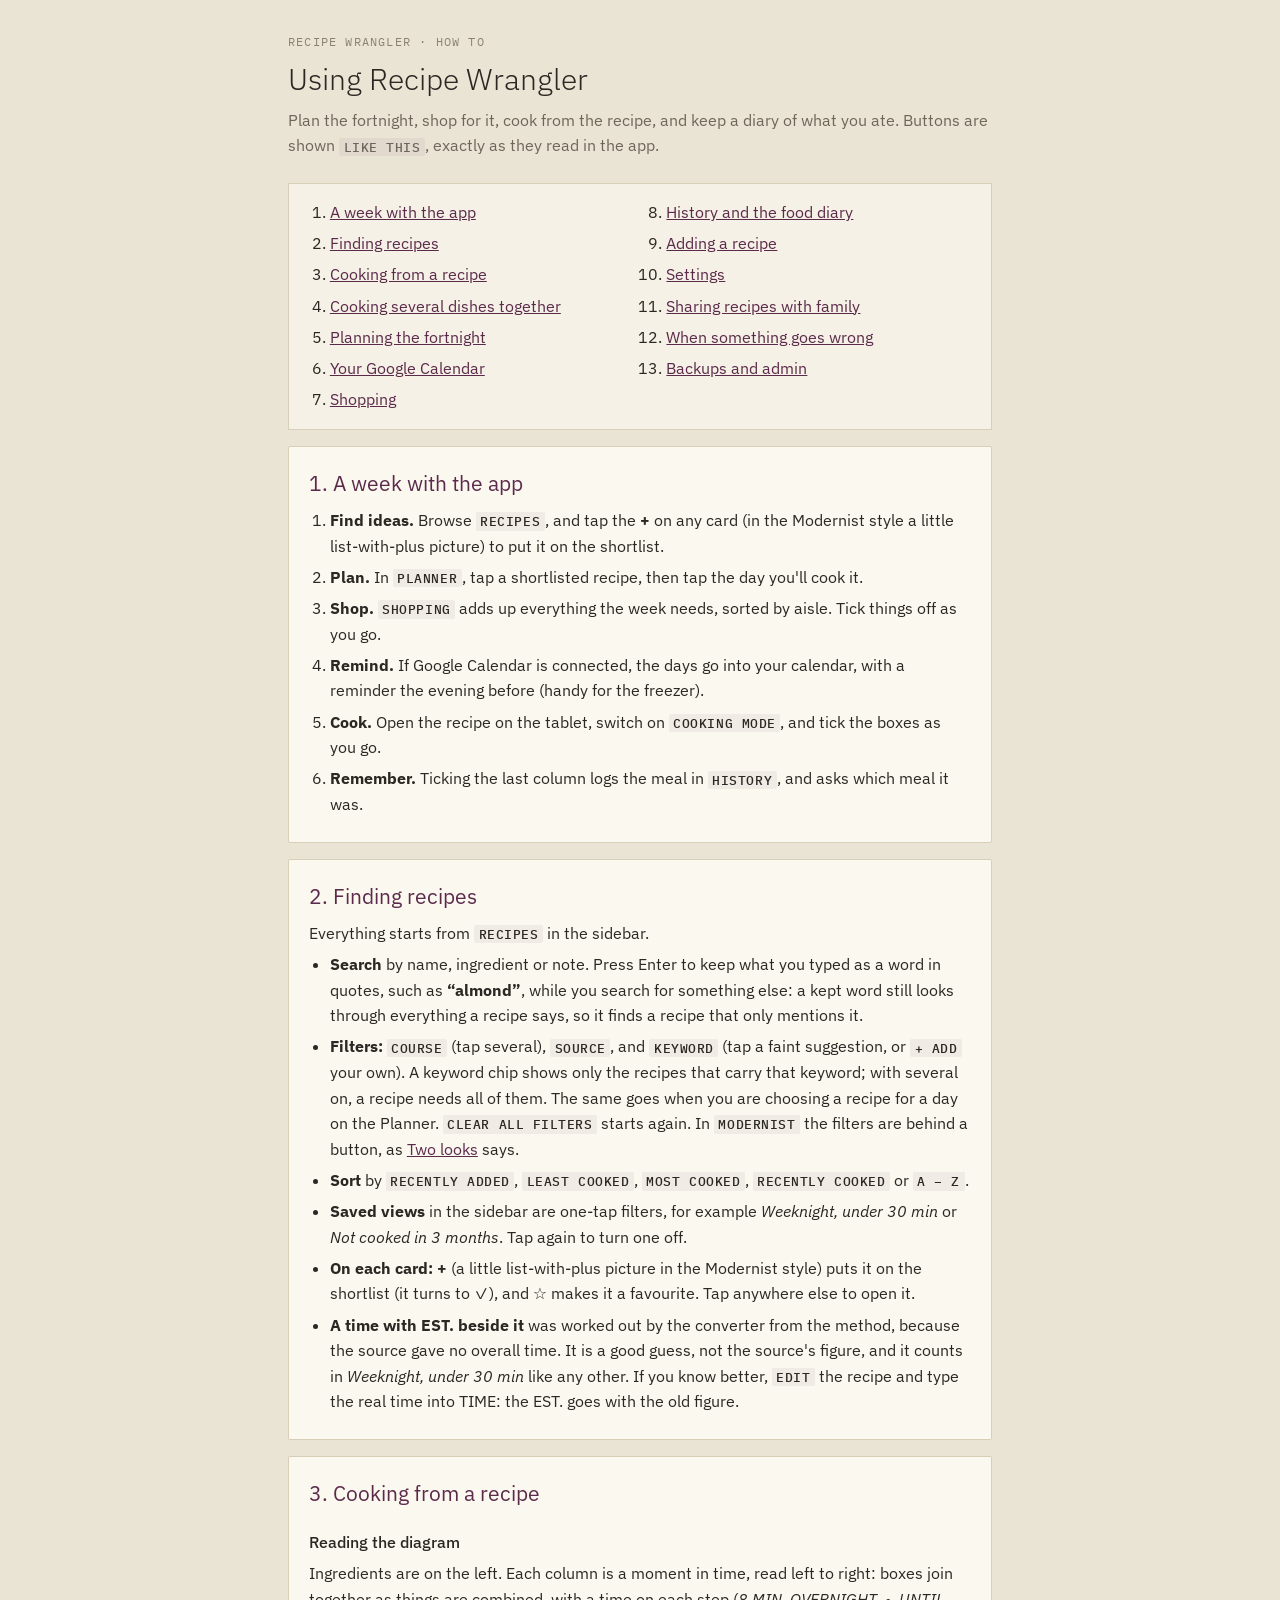
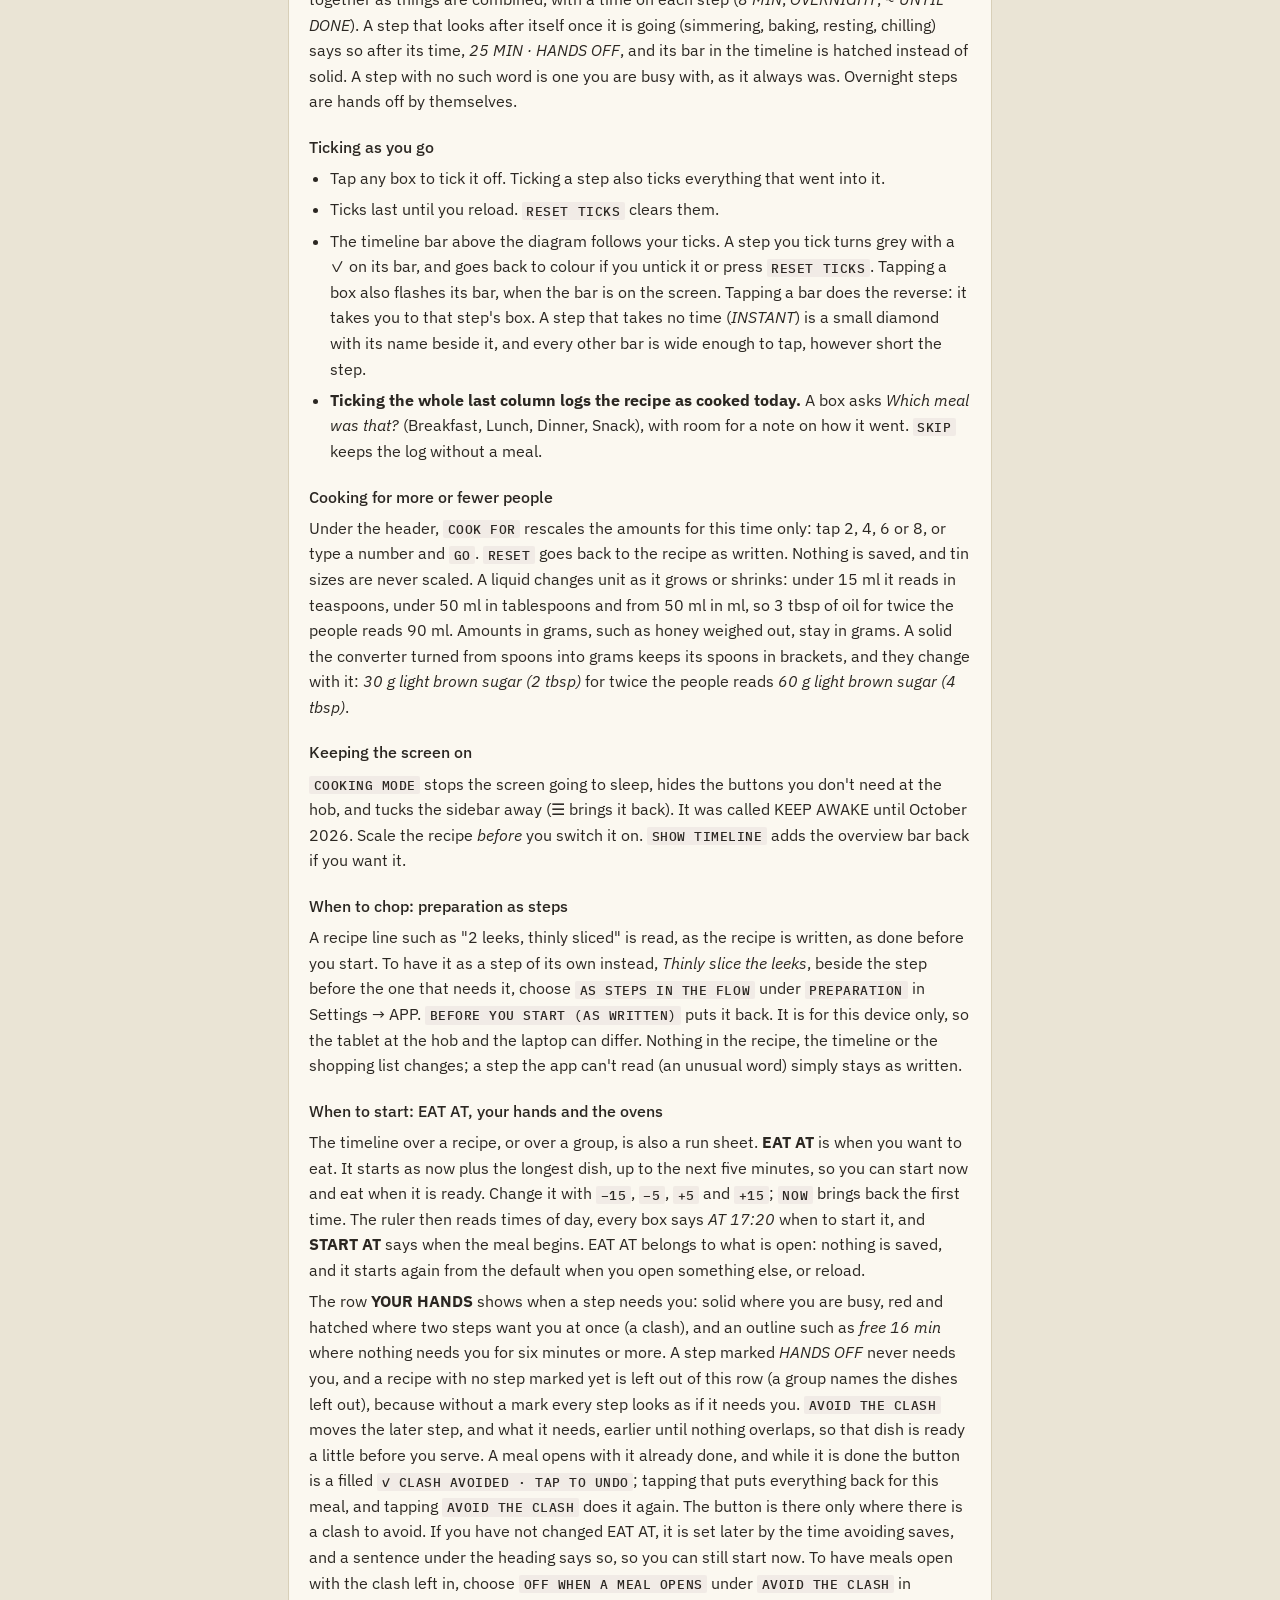
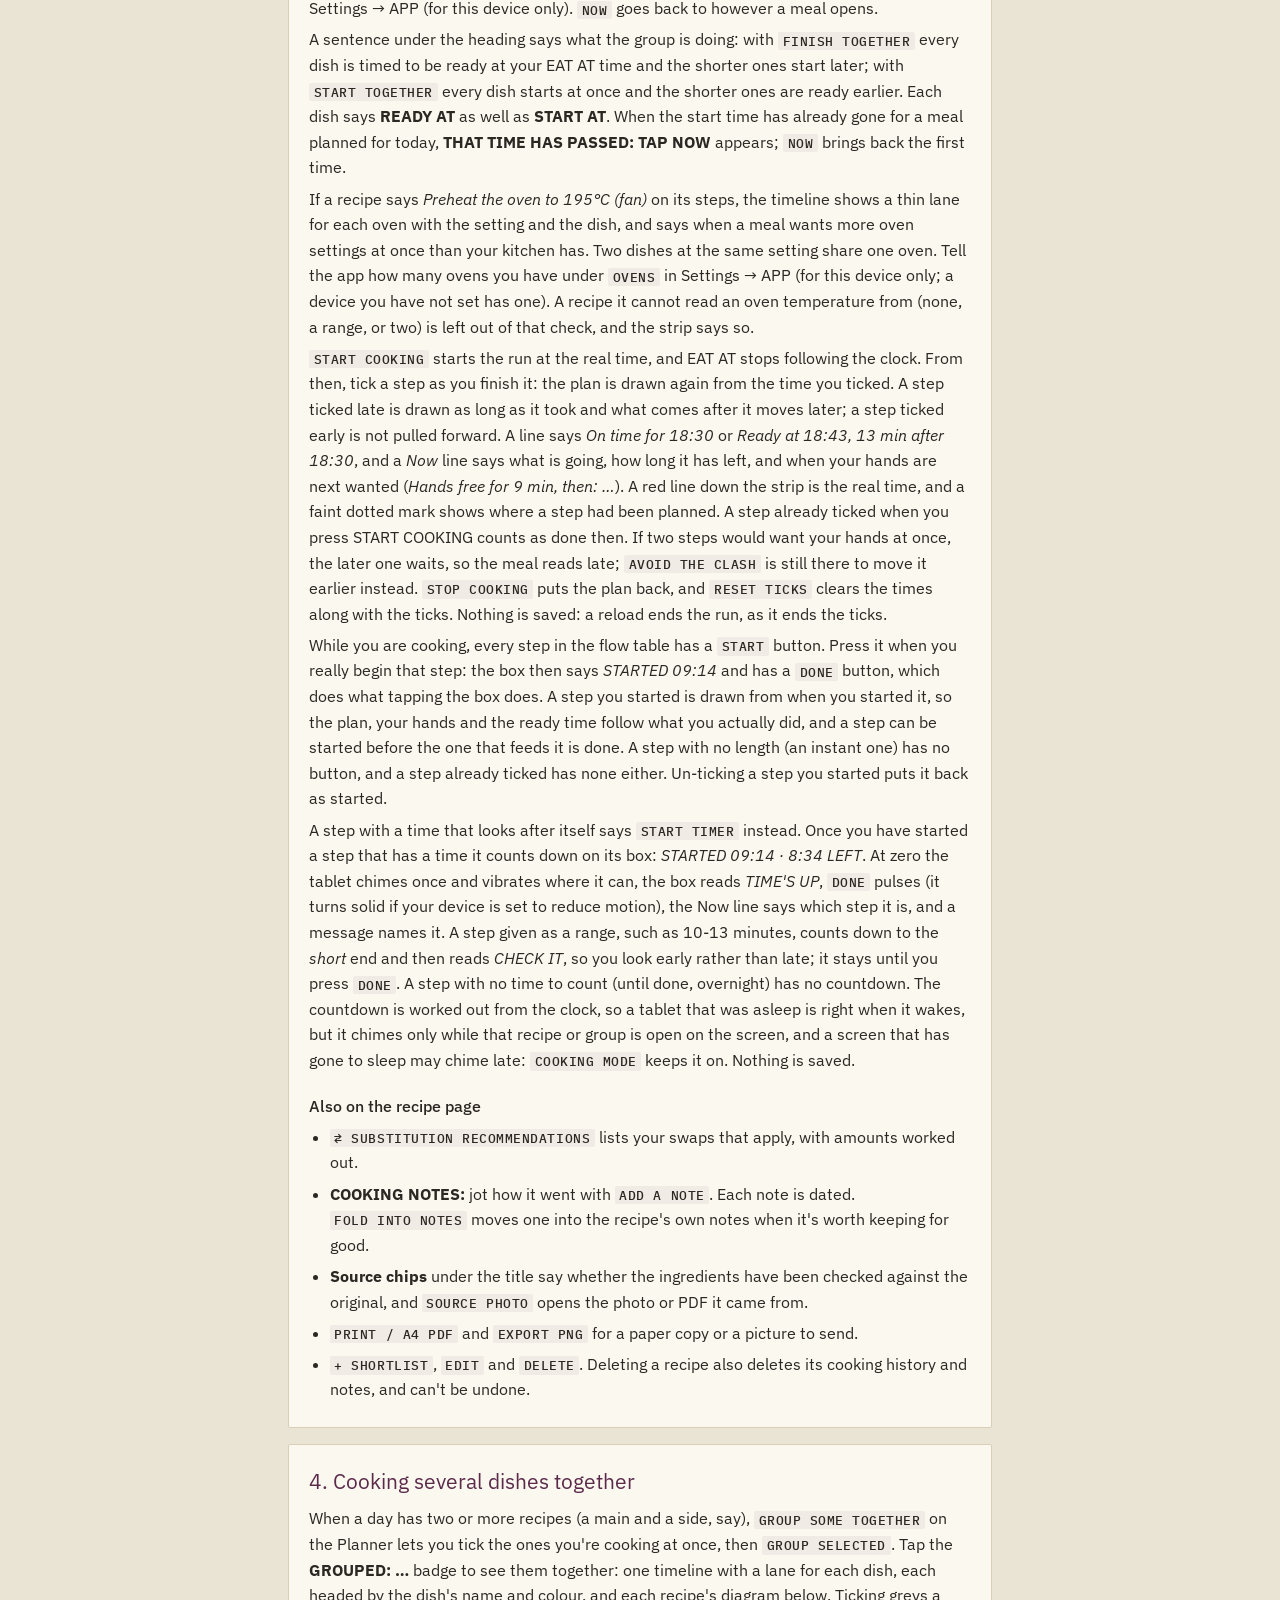
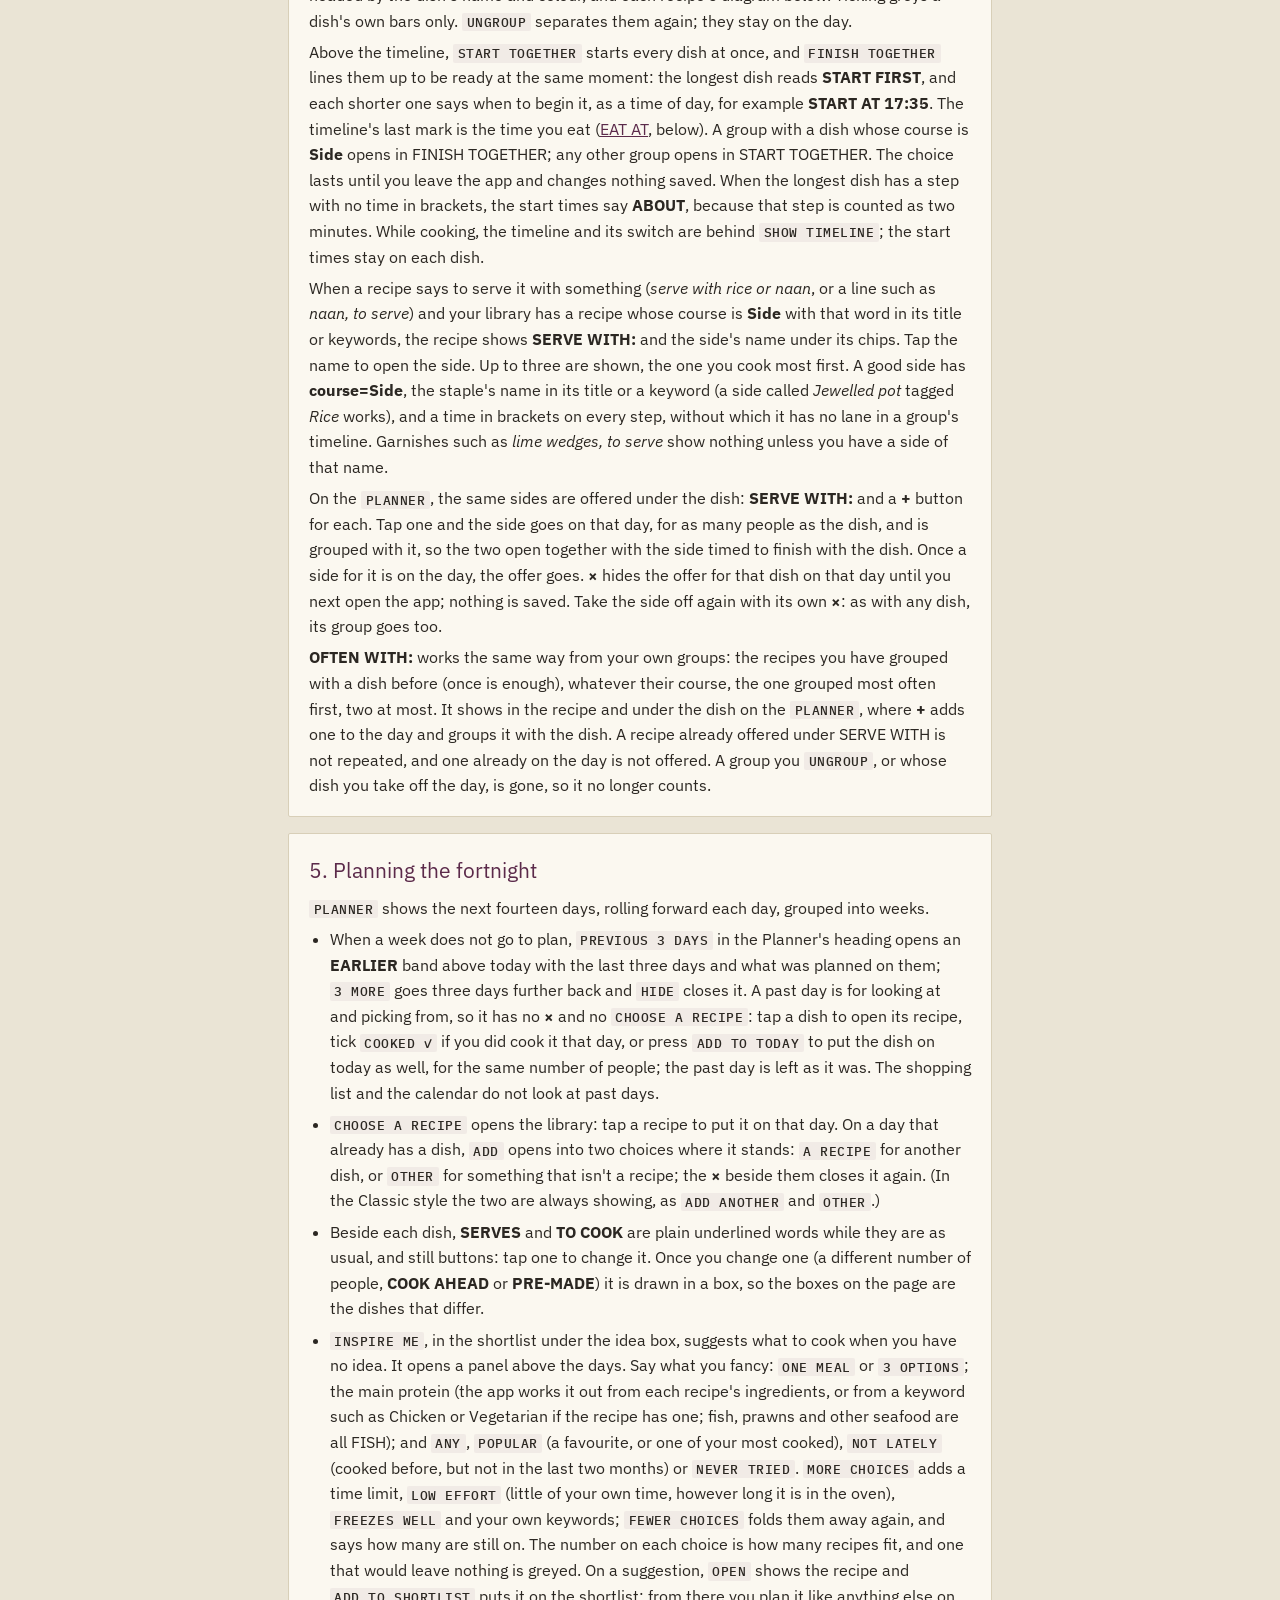
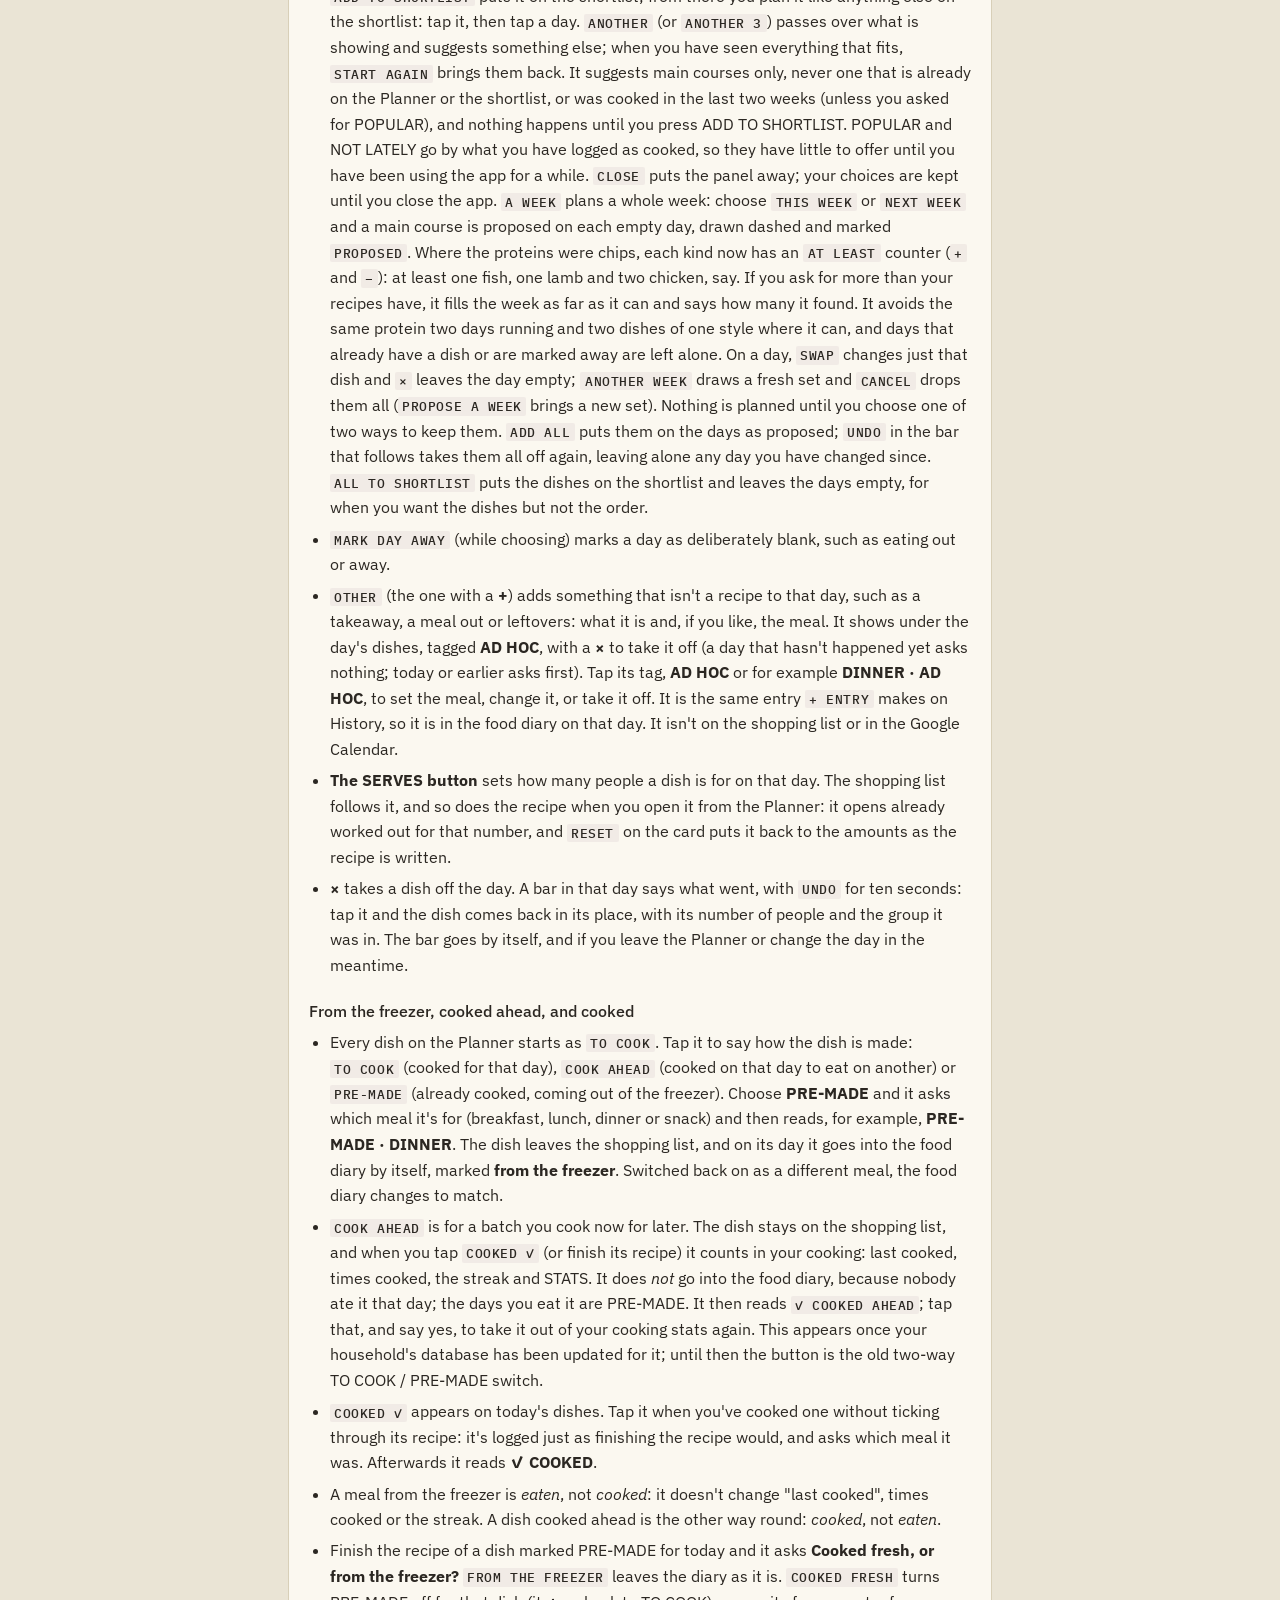
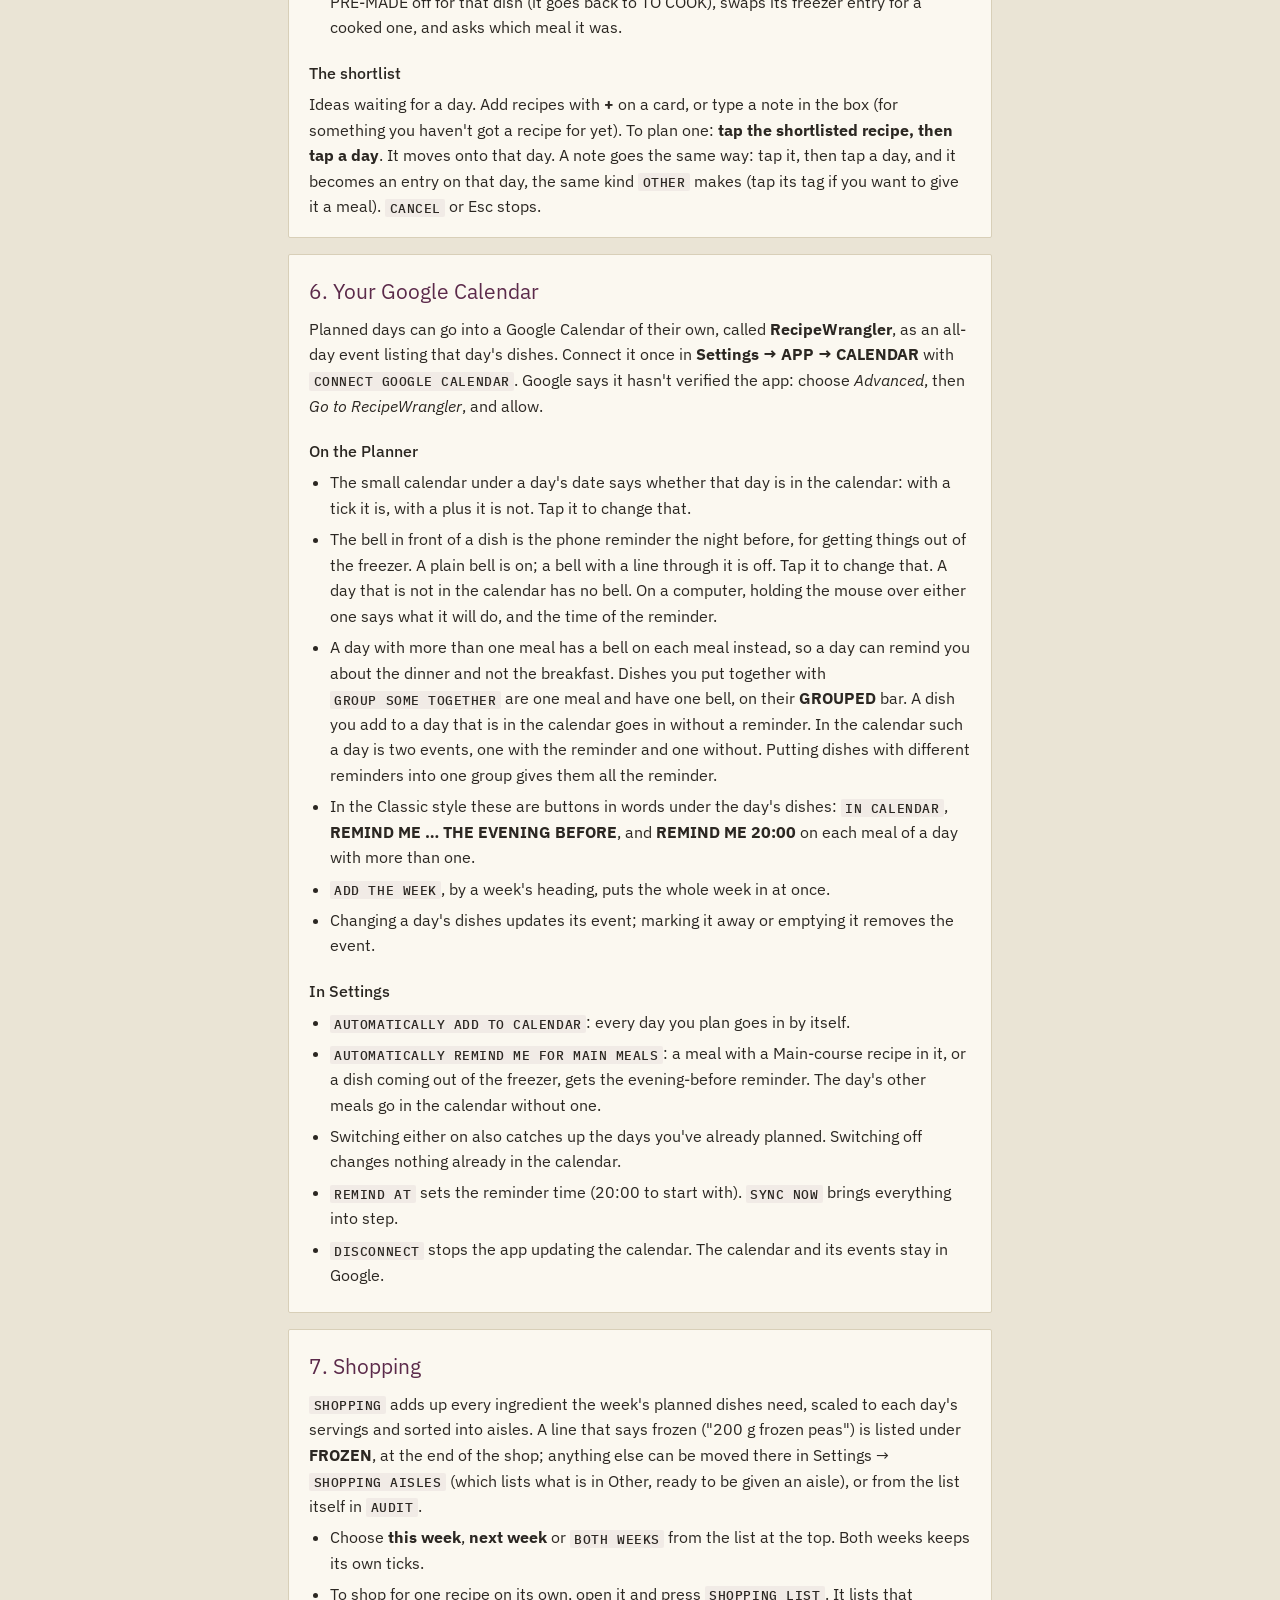
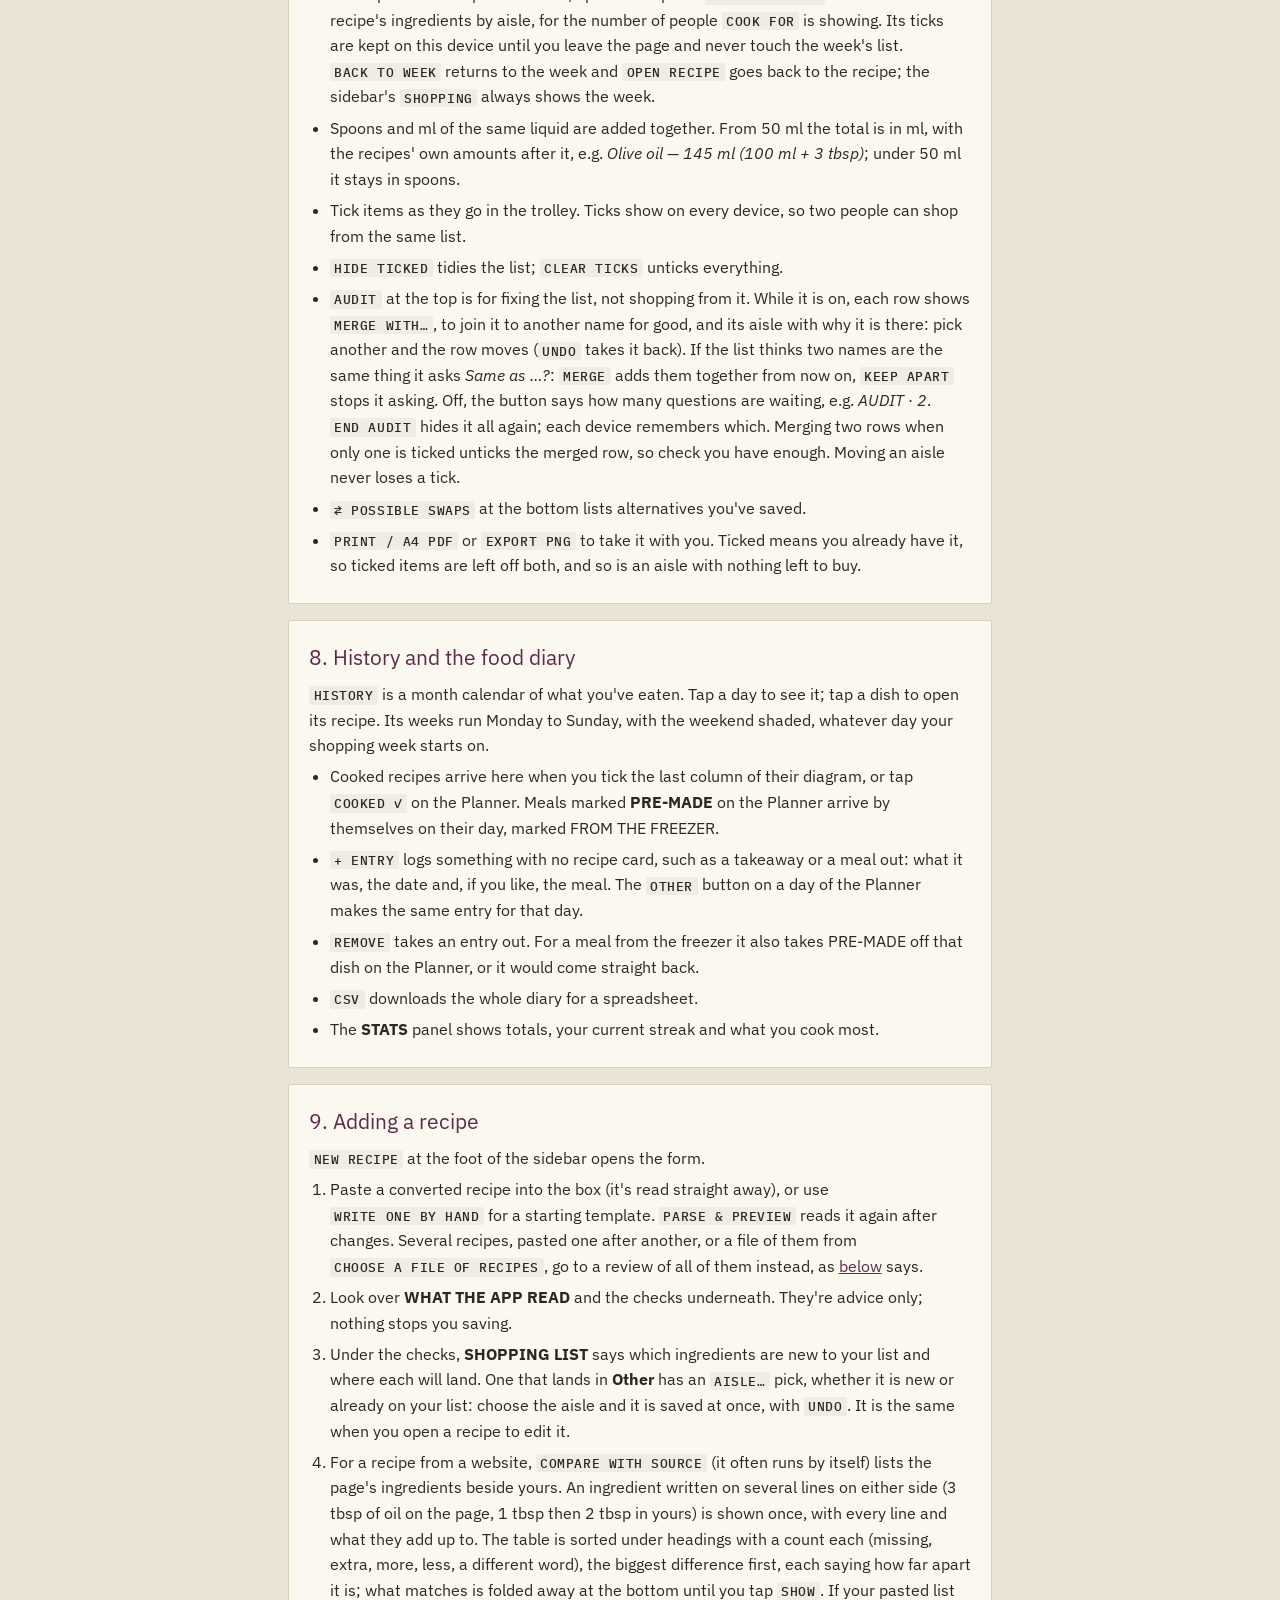
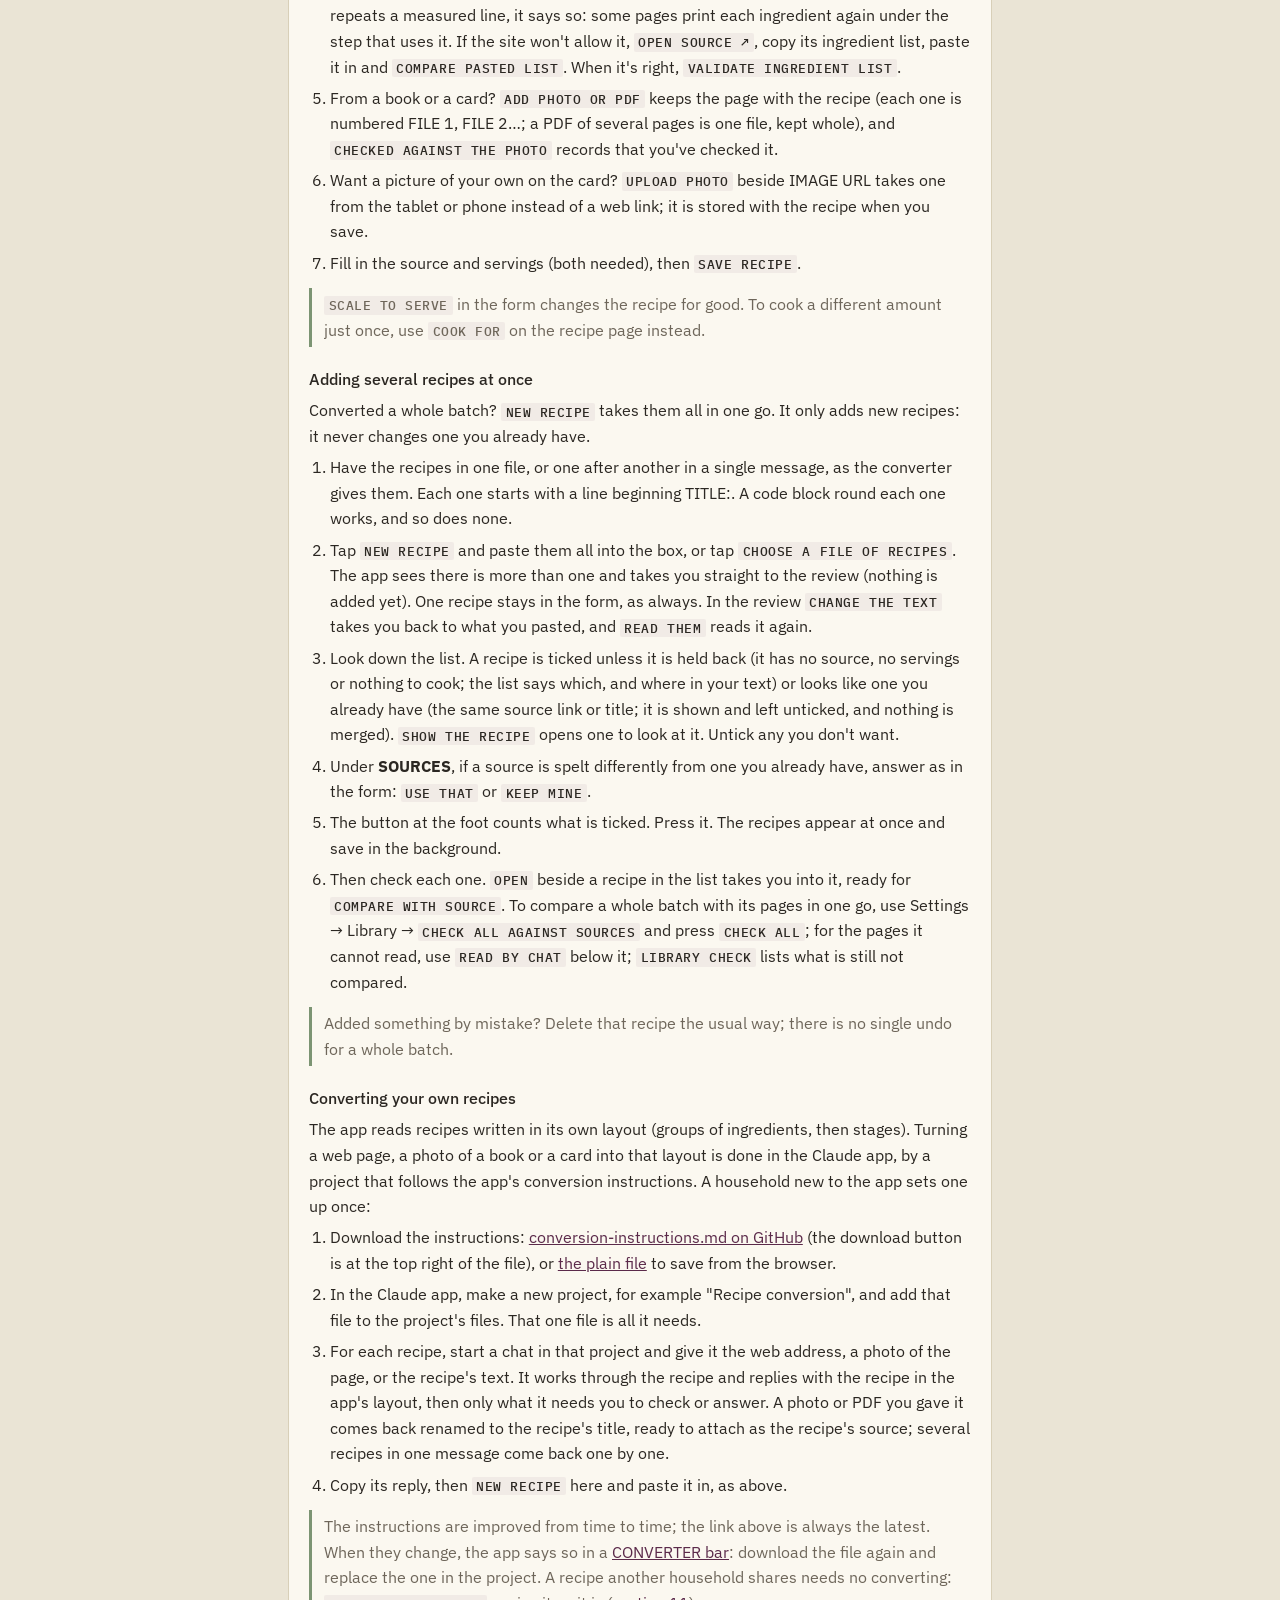
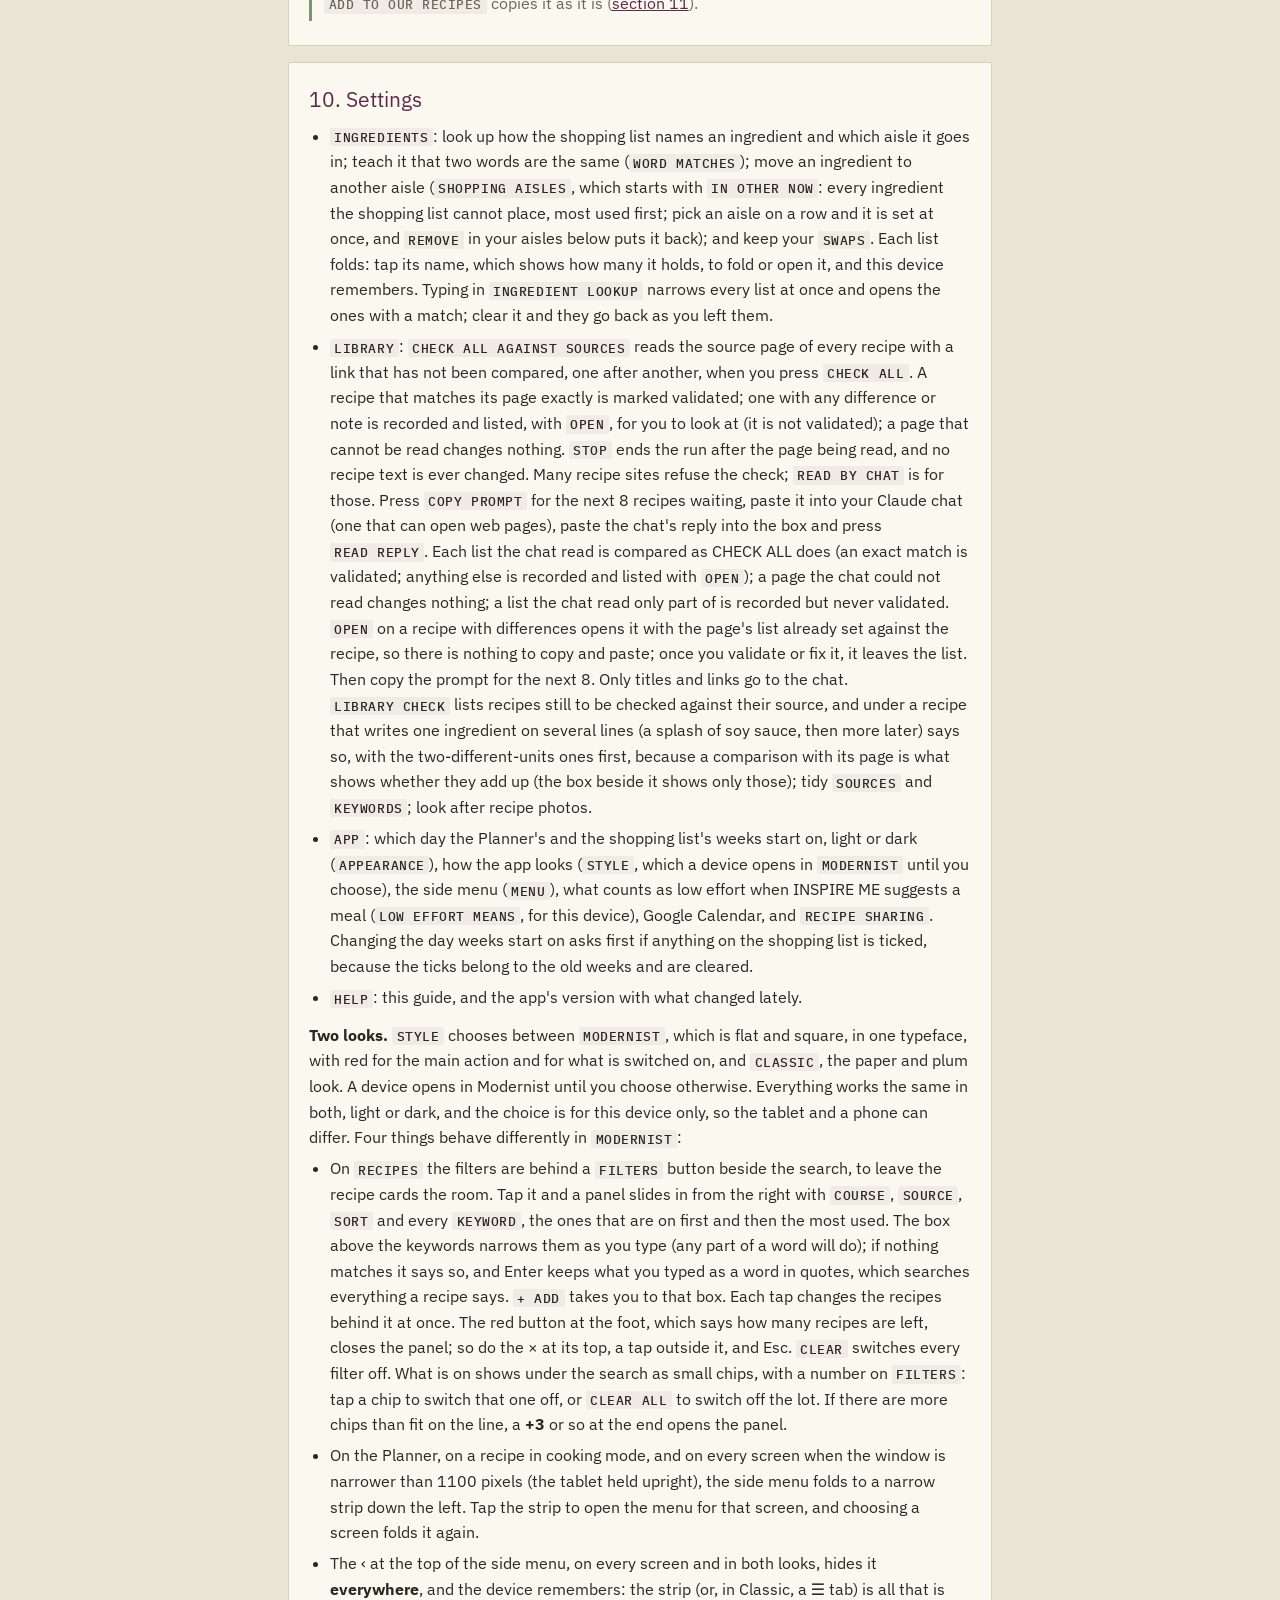
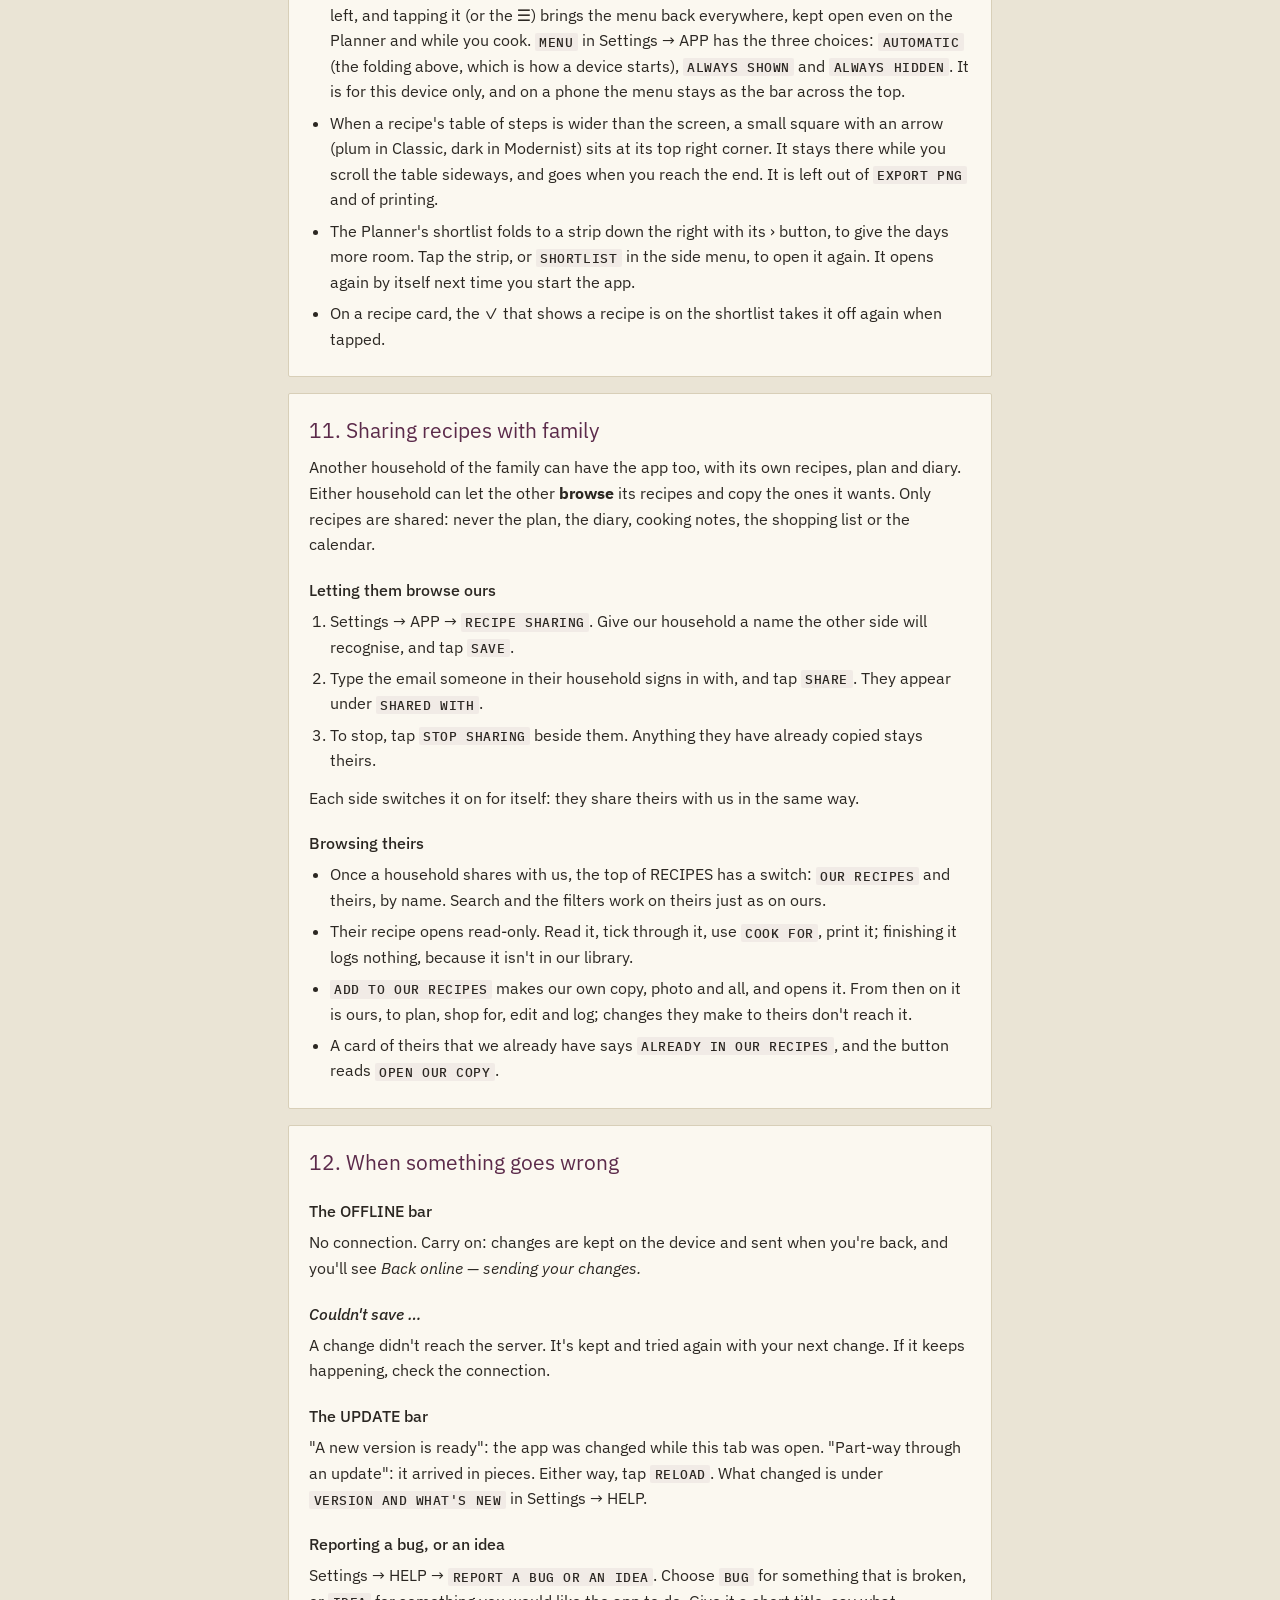
==== commit 98fc17ce: "WIP: Planner tidier in Modernist (icons for calendar and reminder, quiet defaults, columns, one + AD" ====
--- a/help.html
+++ b/help.html
@@ -251,7 +251,11 @@
       <b class="ui">ADD TO TODAY</b> to put the dish on today as well, for the same number of people; the past day is left as it was. The shopping list and the calendar
       do not look at past days.</li>
     <li><b class="ui">CHOOSE A RECIPE</b> opens the library: tap a recipe to put it on that day.
-      <b class="ui">ADD ANOTHER</b> adds a second dish.</li>
+      On a day that already has a dish, <b class="ui">ADD</b> opens into two choices where it stands: <b class="ui">A RECIPE</b> for another dish, or
+      <b class="ui">OTHER</b> for something that isn't a recipe; the <b>×</b> beside them closes it again. (In the Classic style the two are always showing, as
+      <b class="ui">ADD ANOTHER</b> and <b class="ui">OTHER</b>.)</li>
+    <li>Beside each dish, <b>SERVES</b> and <b>TO COOK</b> are plain underlined words while they are as usual, and still buttons: tap one to change it. Once you
+      change one (a different number of people, <b>COOK AHEAD</b> or <b>PRE-MADE</b>) it is drawn in a box, so the boxes on the page are the dishes that differ.</li>
     <li id="inspire"><b class="ui">INSPIRE ME</b>, in the shortlist under the idea box, suggests what to cook when you have no idea. It opens a panel above the days.
       Say what you fancy: <b class="ui">ONE MEAL</b> or <b class="ui">3 OPTIONS</b>; the main protein (the app works it out from each recipe's ingredients, or
       from a keyword such as Chicken or Vegetarian if the recipe has one; fish, prawns and other seafood are all FISH); and <b class="ui">ANY</b>,
@@ -316,12 +320,16 @@
     hasn't verified the app: choose <i>Advanced</i>, then <i>Go to RecipeWrangler</i>, and allow.</p>
   <h3>On the Planner</h3>
   <ul>
-    <li><b class="ui">IN CALENDAR</b> puts that day in the calendar. Tap again to take it out.</li>
-    <li><b>REMIND ME … THE EVENING BEFORE</b> adds a phone reminder the night before, for getting things out of the freezer.</li>
-    <li>A day with more than one meal has a <b>REMIND ME 20:00</b> on each meal instead, so a day can remind you about the dinner and not
-      the breakfast. Dishes you put together with <b class="ui">GROUP SOME TOGETHER</b> are one meal and have one reminder, on their <b>GROUPED</b> bar. A dish
+    <li>The small calendar under a day's date says whether that day is in the calendar: with a tick it is, with a plus it is not. Tap it to change that.</li>
+    <li>The bell in front of a dish is the phone reminder the night before, for getting things out of the freezer. A plain bell is on; a bell with a
+      line through it is off. Tap it to change that. A day that is not in the calendar has no bell. On a computer, holding the mouse over either one says
+      what it will do, and the time of the reminder.</li>
+    <li>A day with more than one meal has a bell on each meal instead, so a day can remind you about the dinner and not
+      the breakfast. Dishes you put together with <b class="ui">GROUP SOME TOGETHER</b> are one meal and have one bell, on their <b>GROUPED</b> bar. A dish
       you add to a day that is in the calendar goes in without a reminder. In the calendar such a day is two events, one with the
       reminder and one without. Putting dishes with different reminders into one group gives them all the reminder.</li>
+    <li>In the Classic style these are buttons in words under the day's dishes: <b class="ui">IN CALENDAR</b>, <b>REMIND ME … THE EVENING BEFORE</b>, and
+      <b>REMIND ME 20:00</b> on each meal of a day with more than one.</li>
     <li><b class="ui">ADD THE WEEK</b>, by a week's heading, puts the whole week in at once.</li>
     <li>Changing a day's dishes updates its event; marking it away or emptying it removes the event.</li>
   </ul>
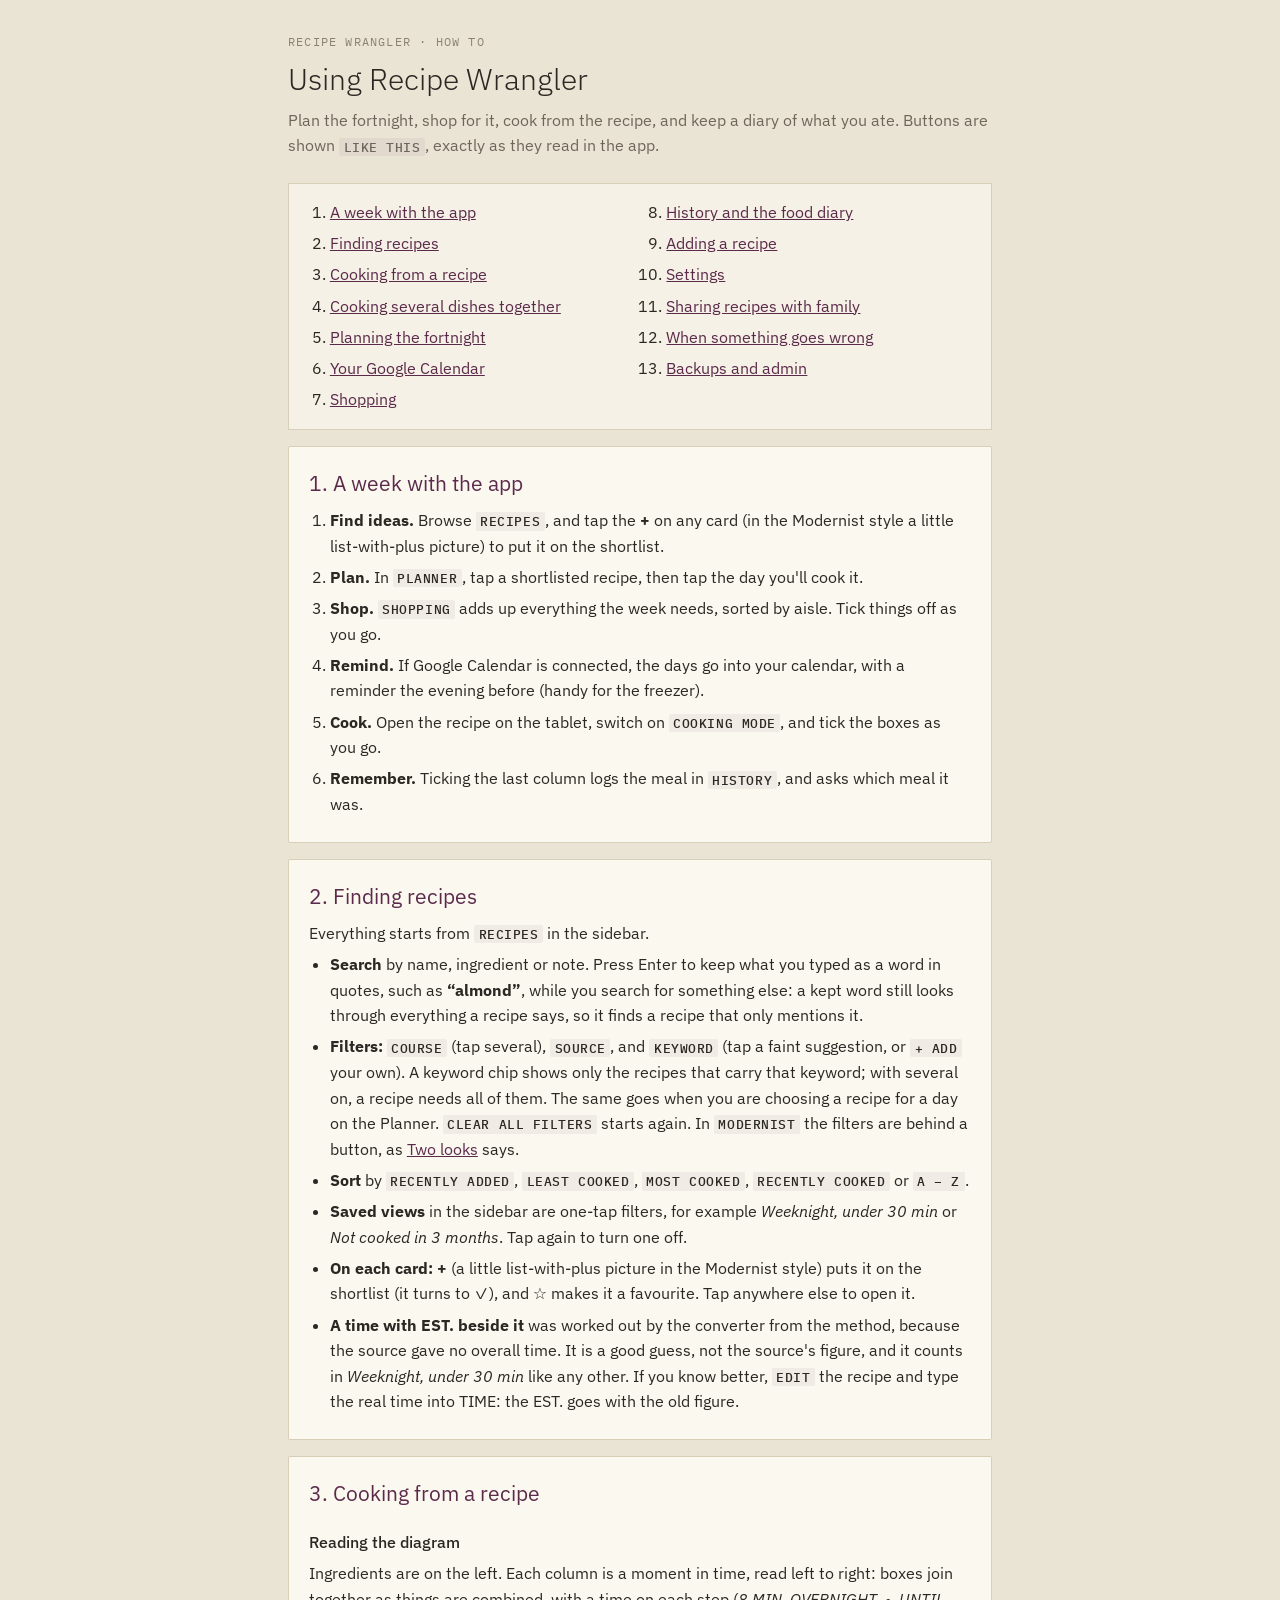
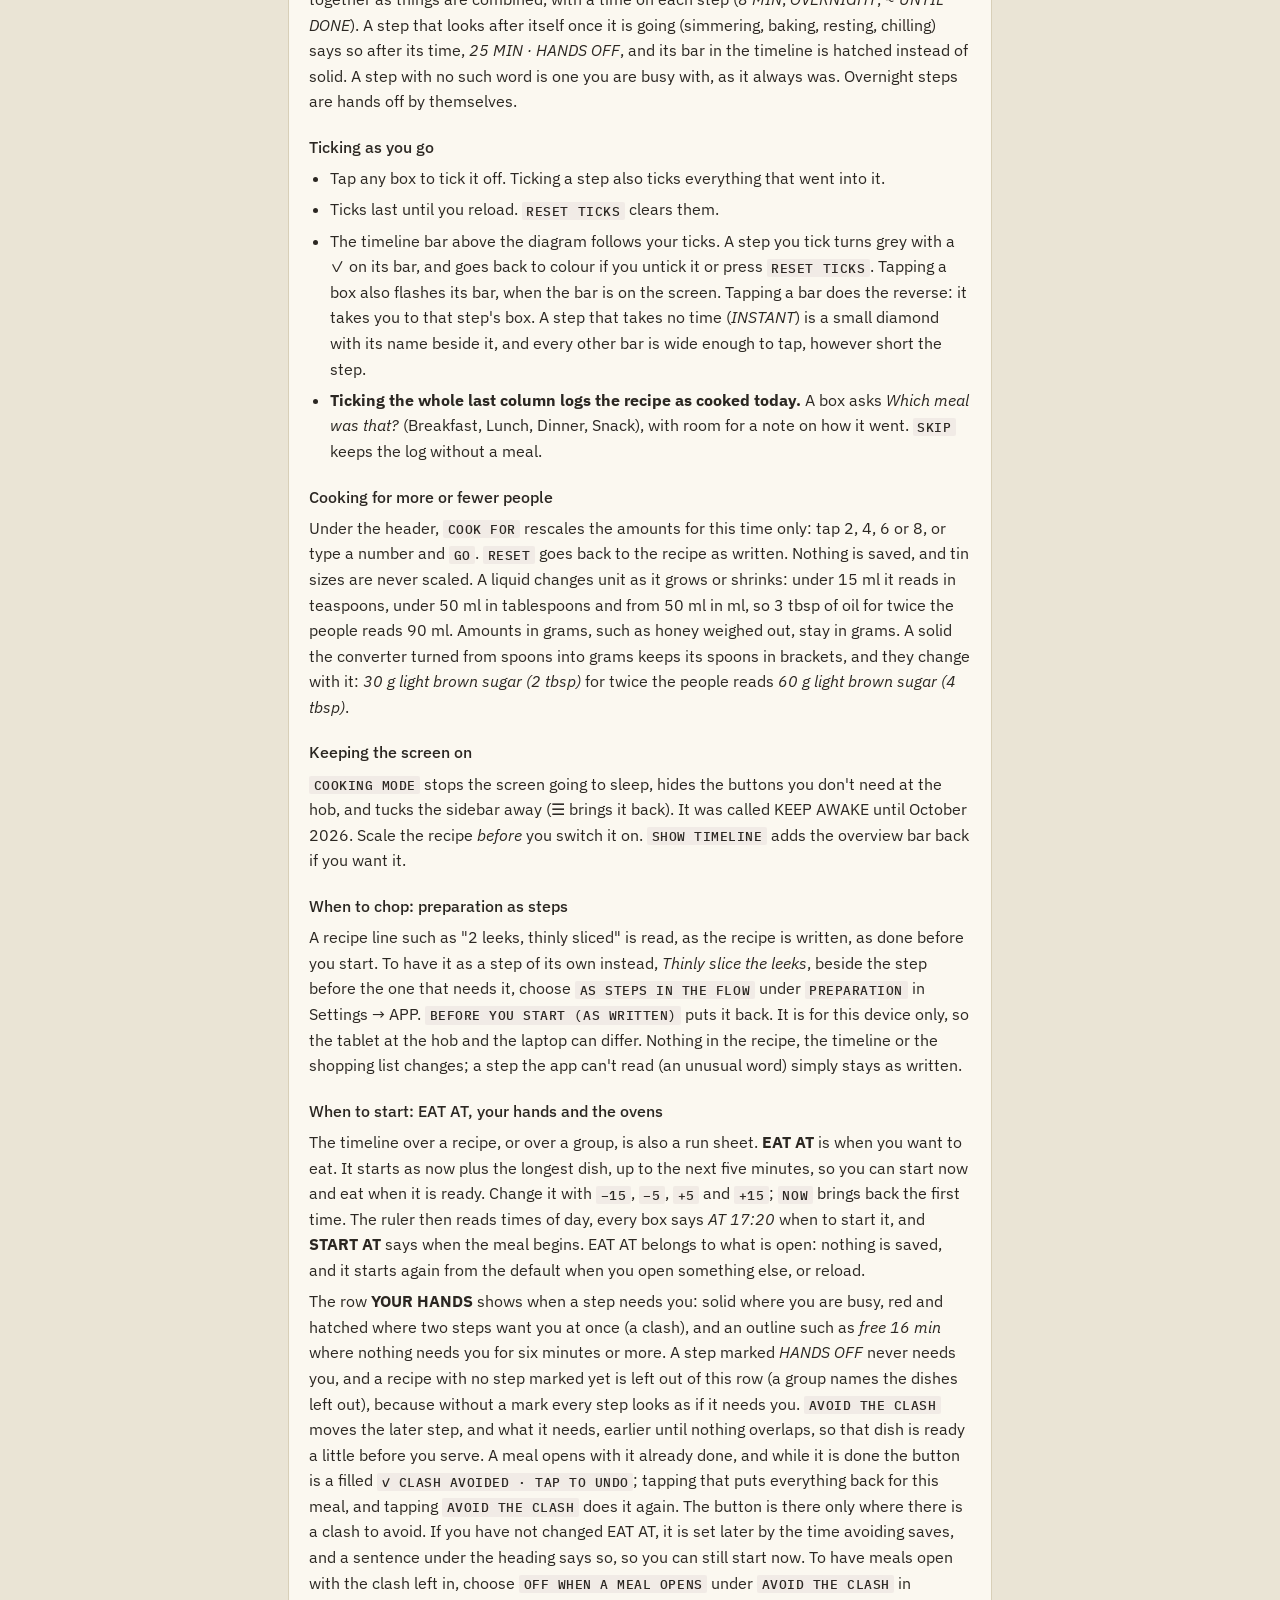
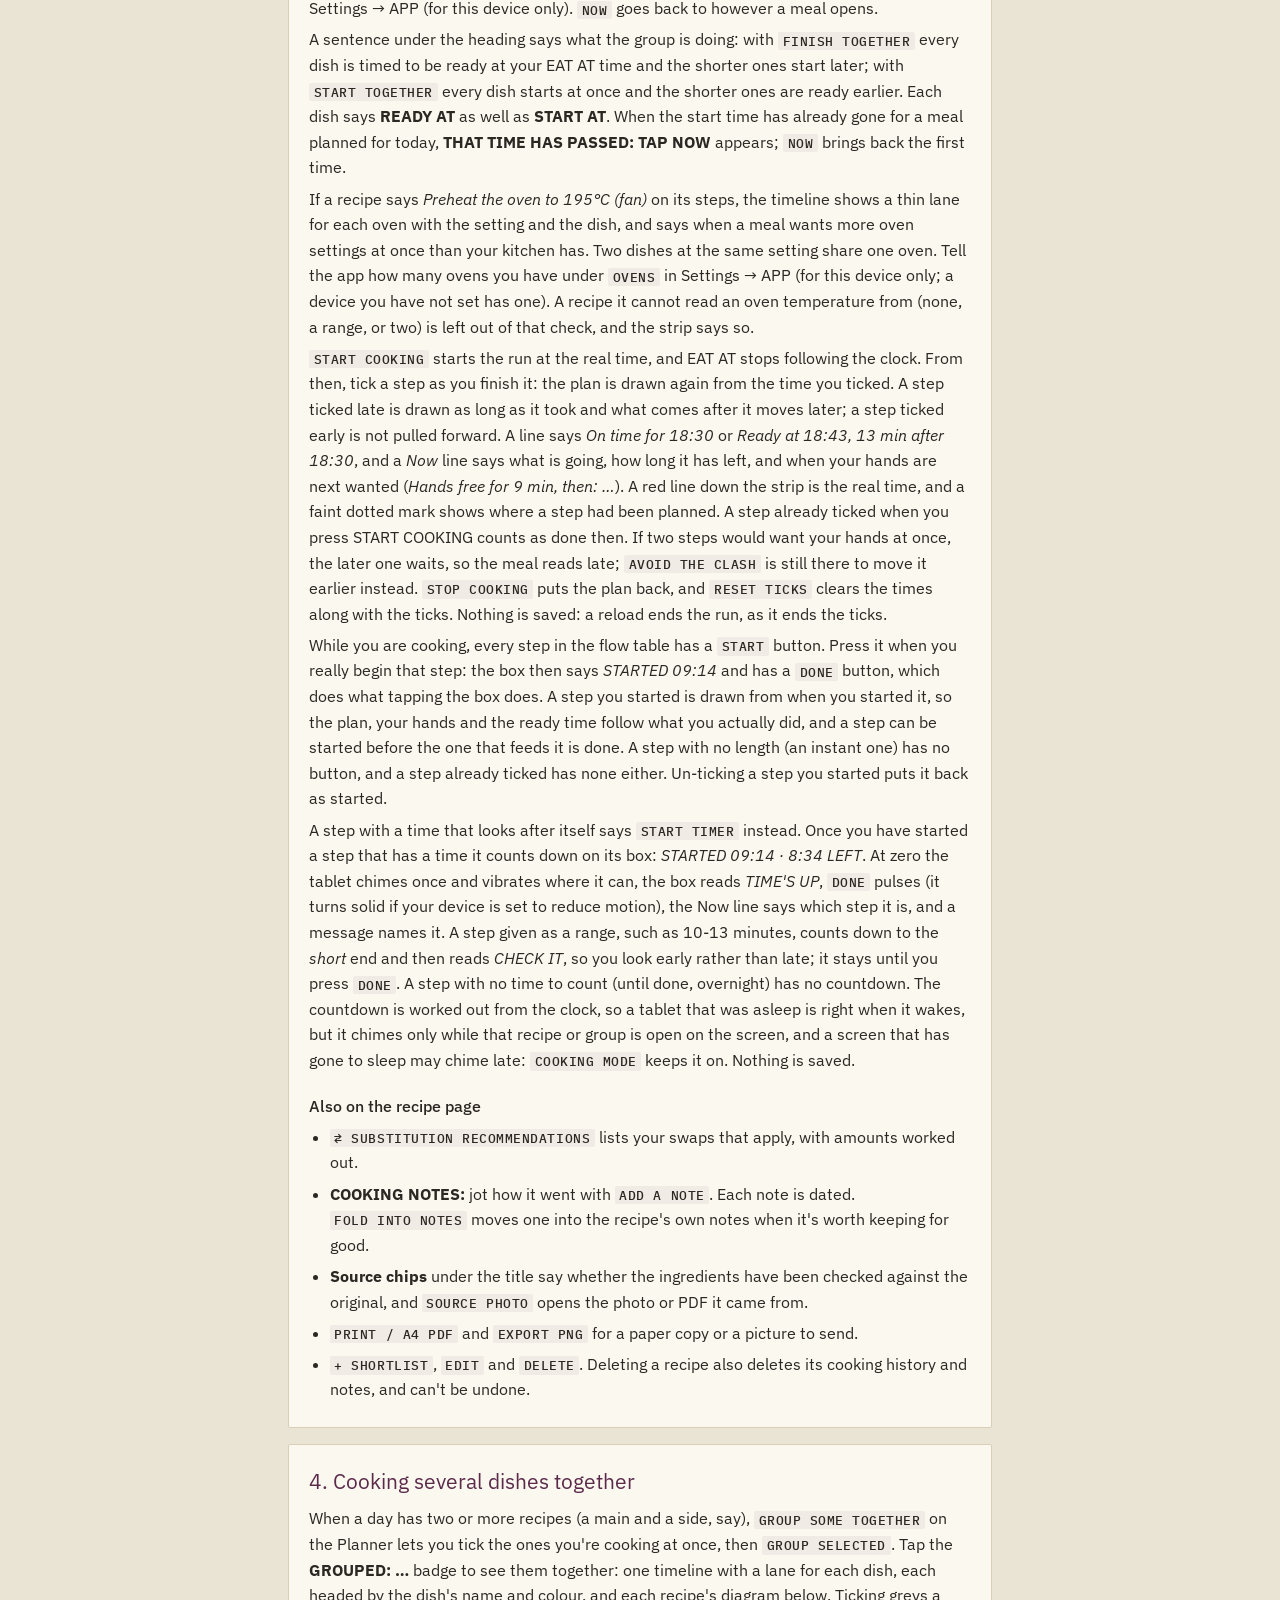
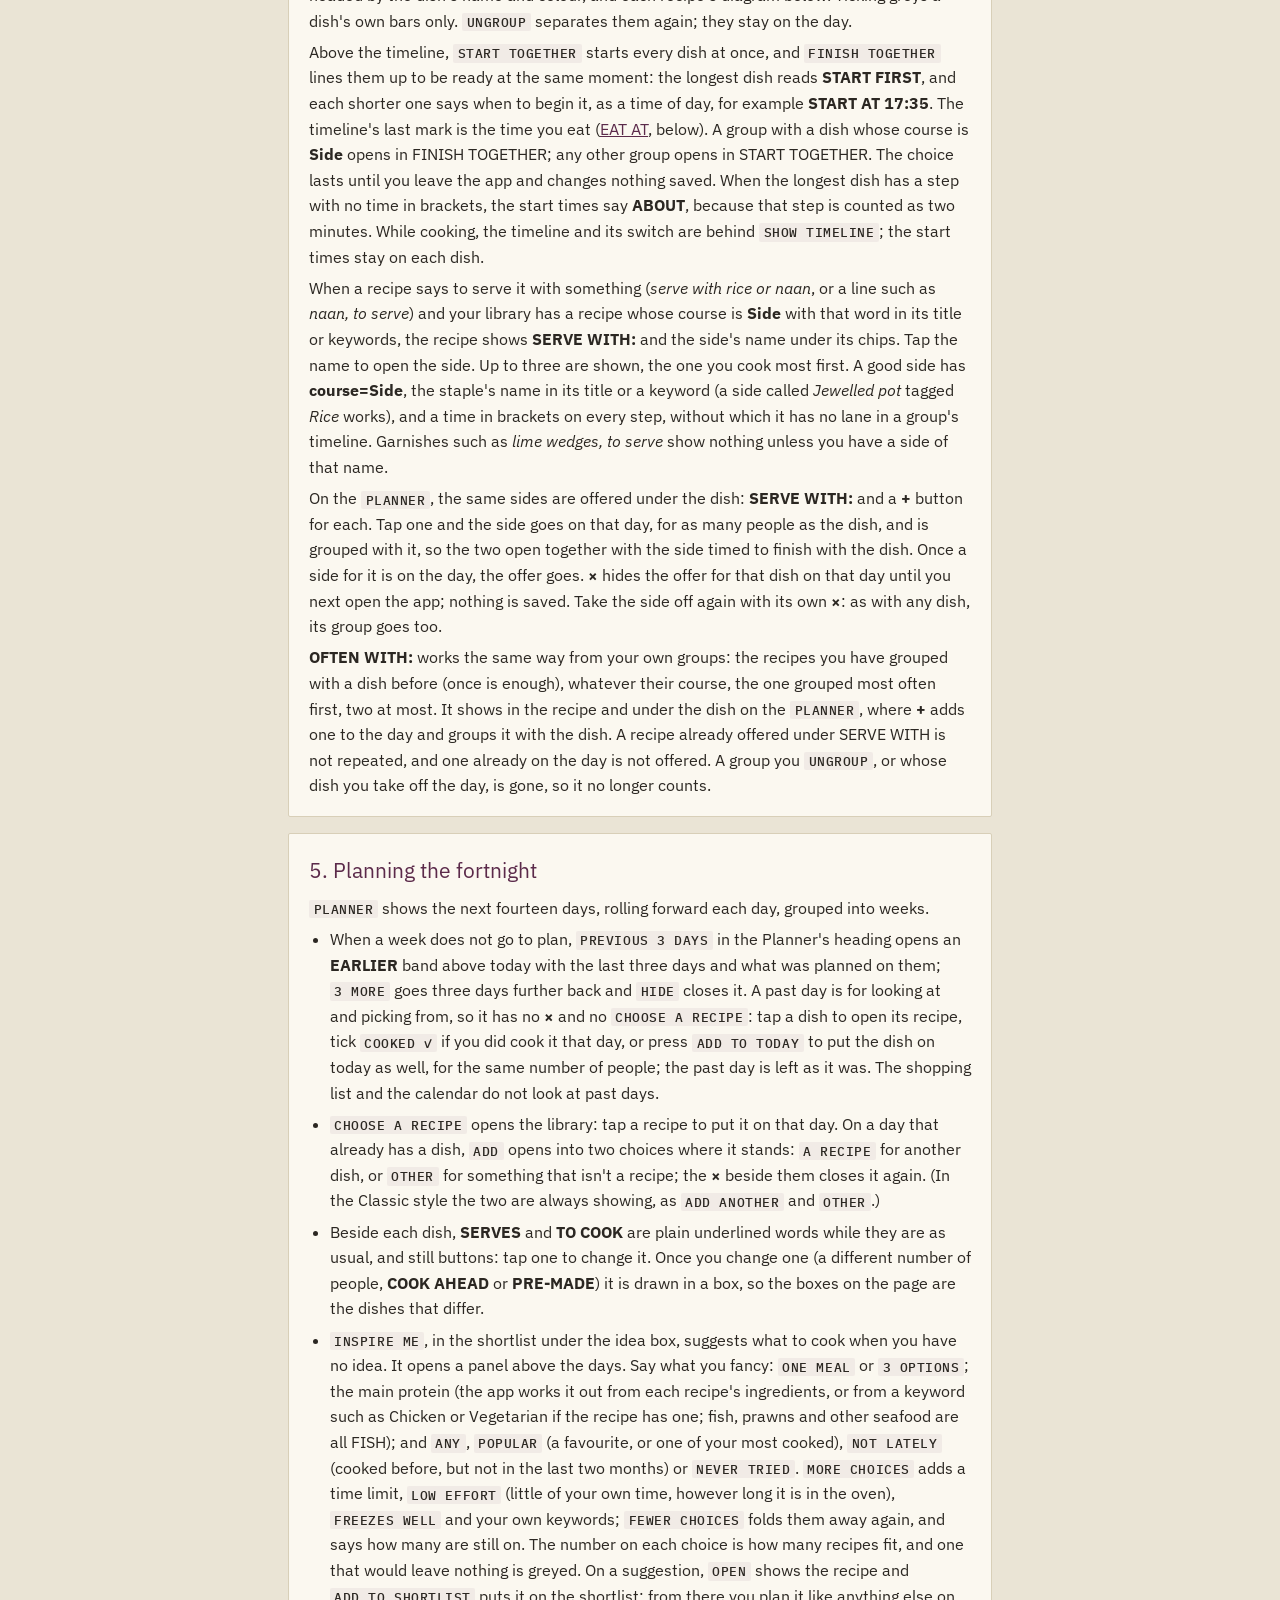
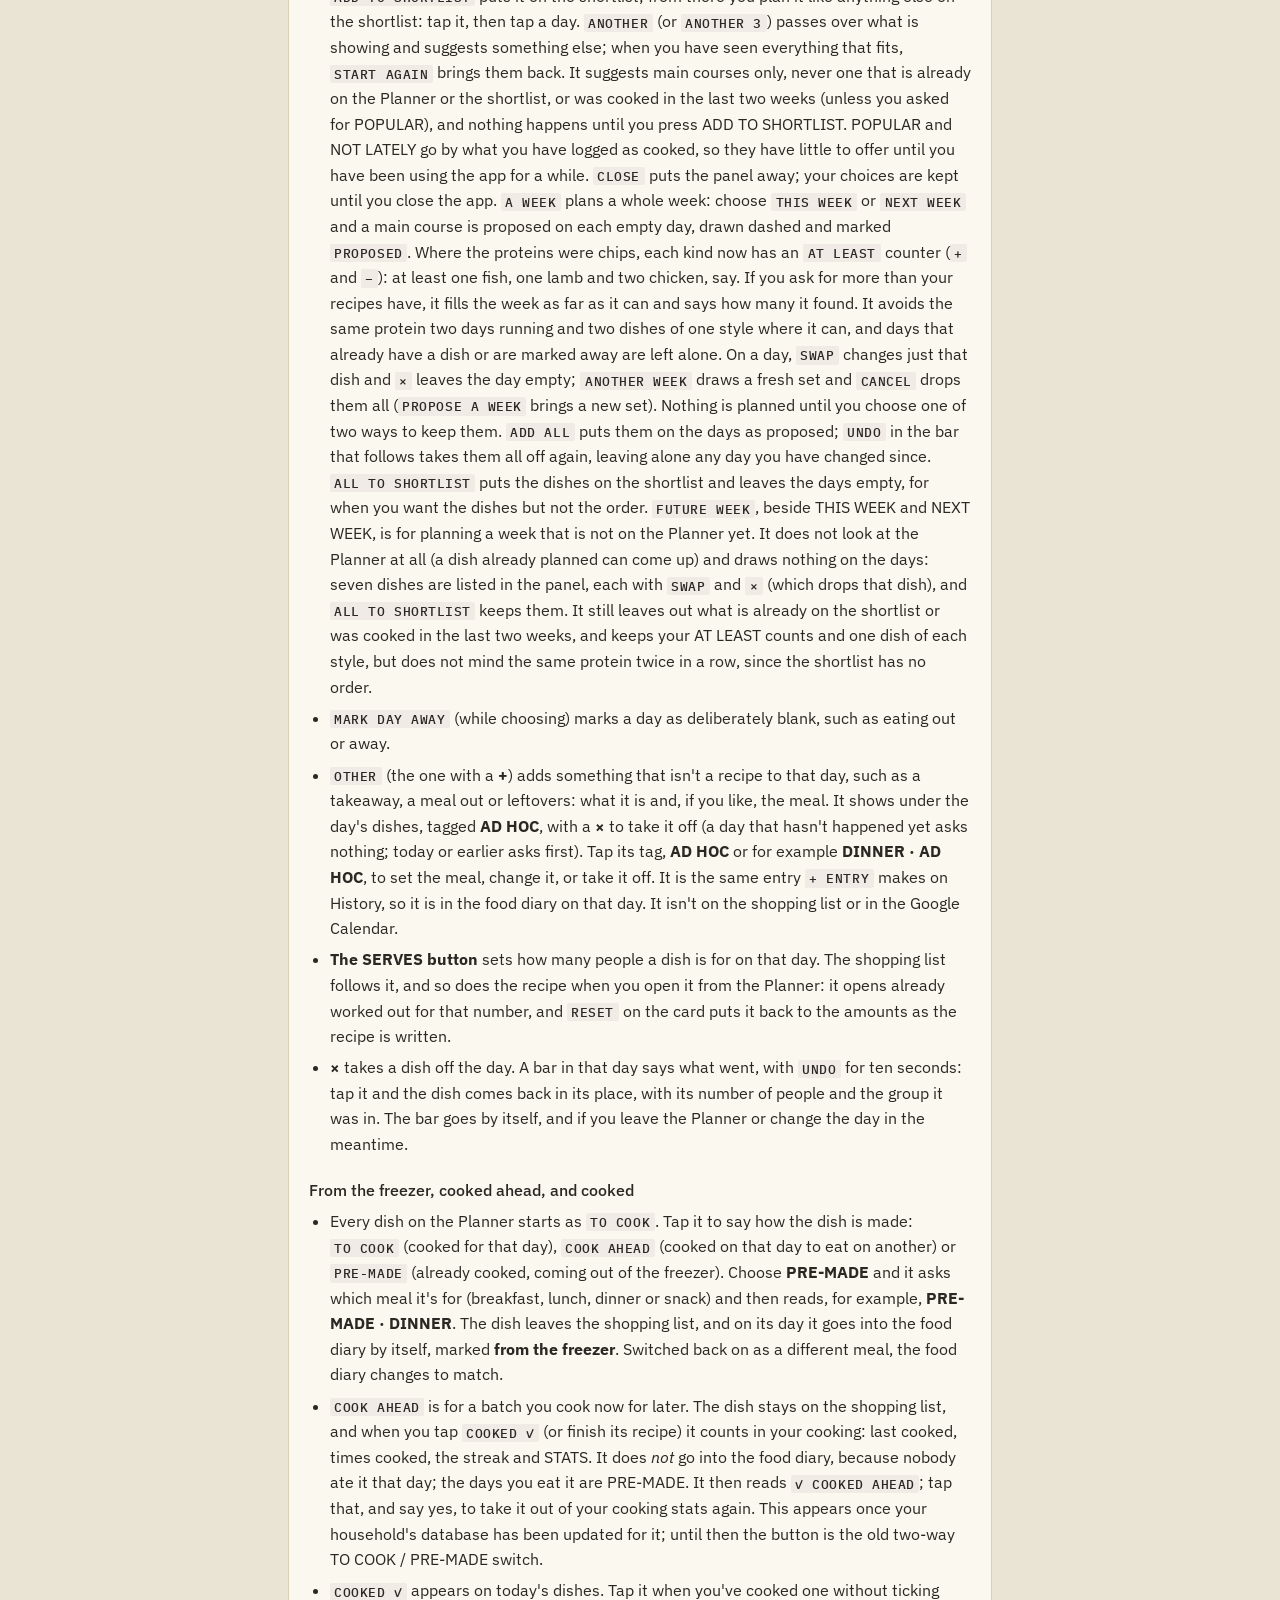
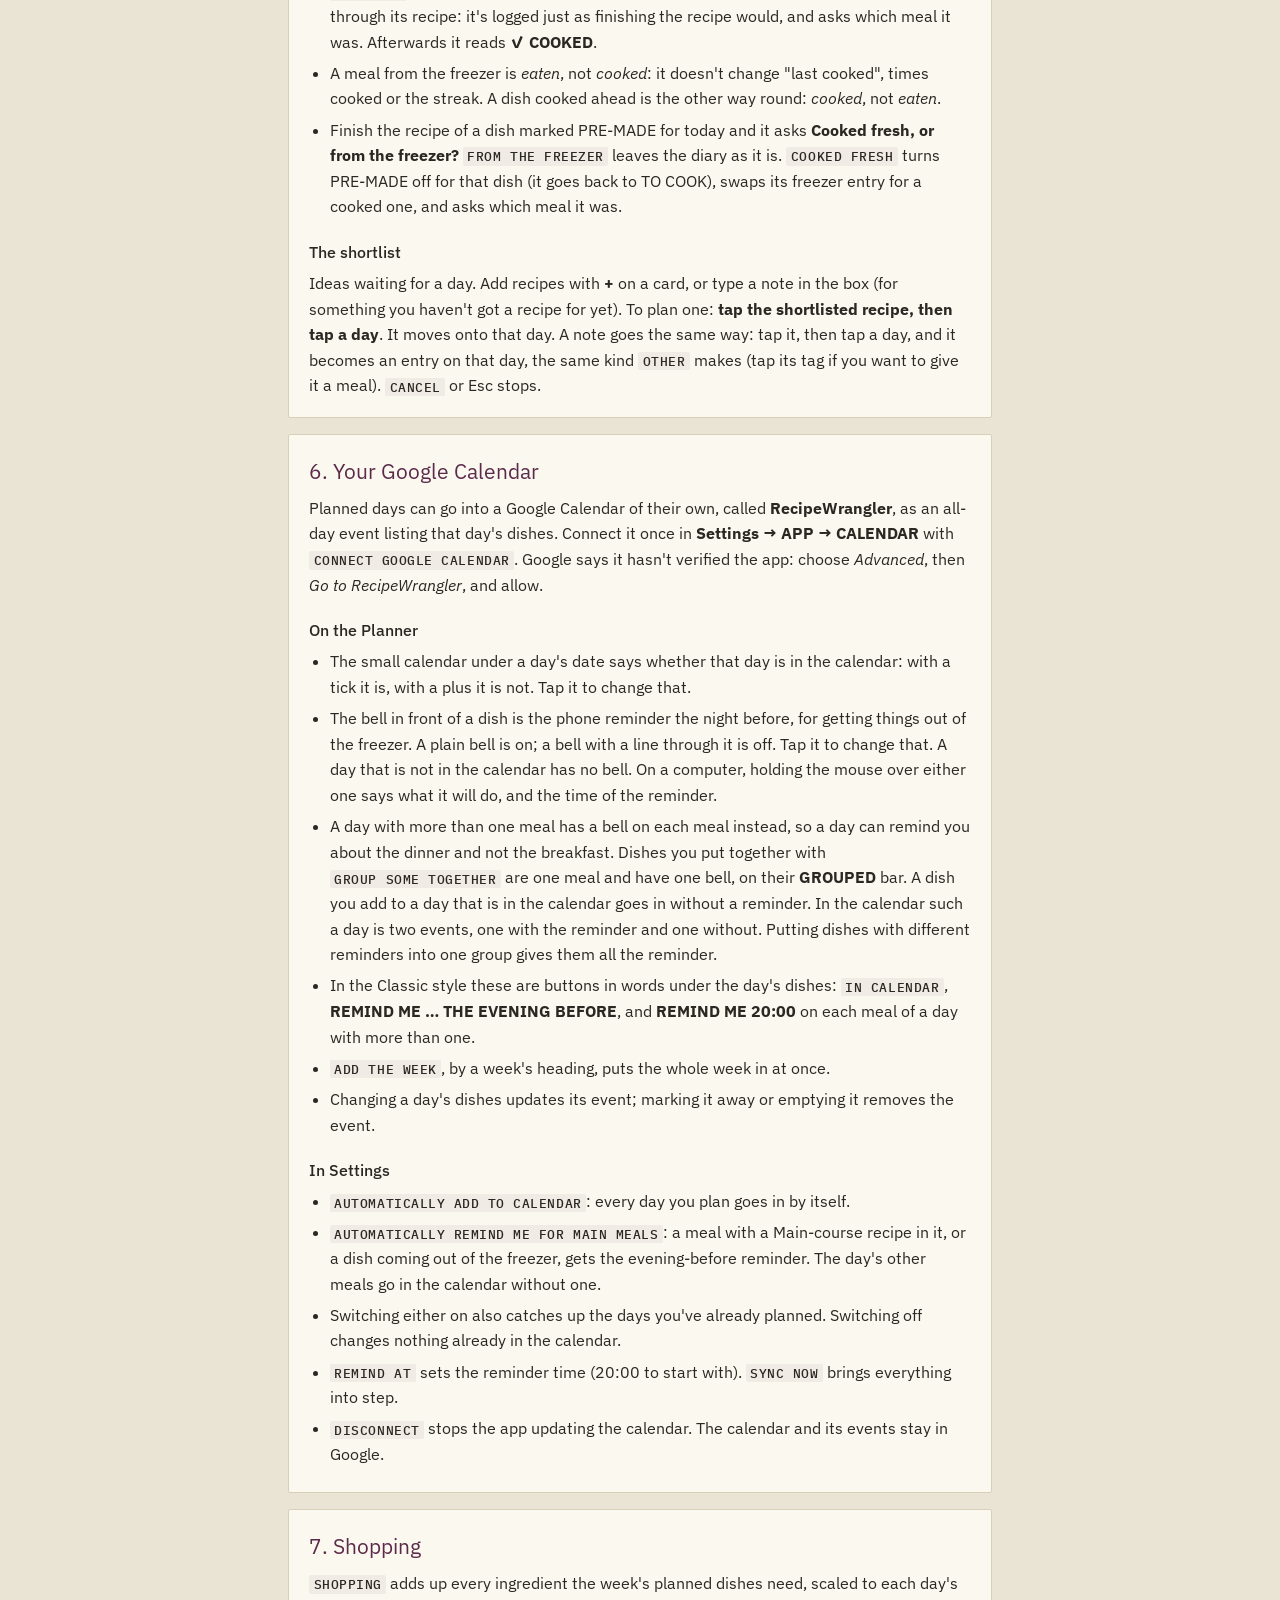
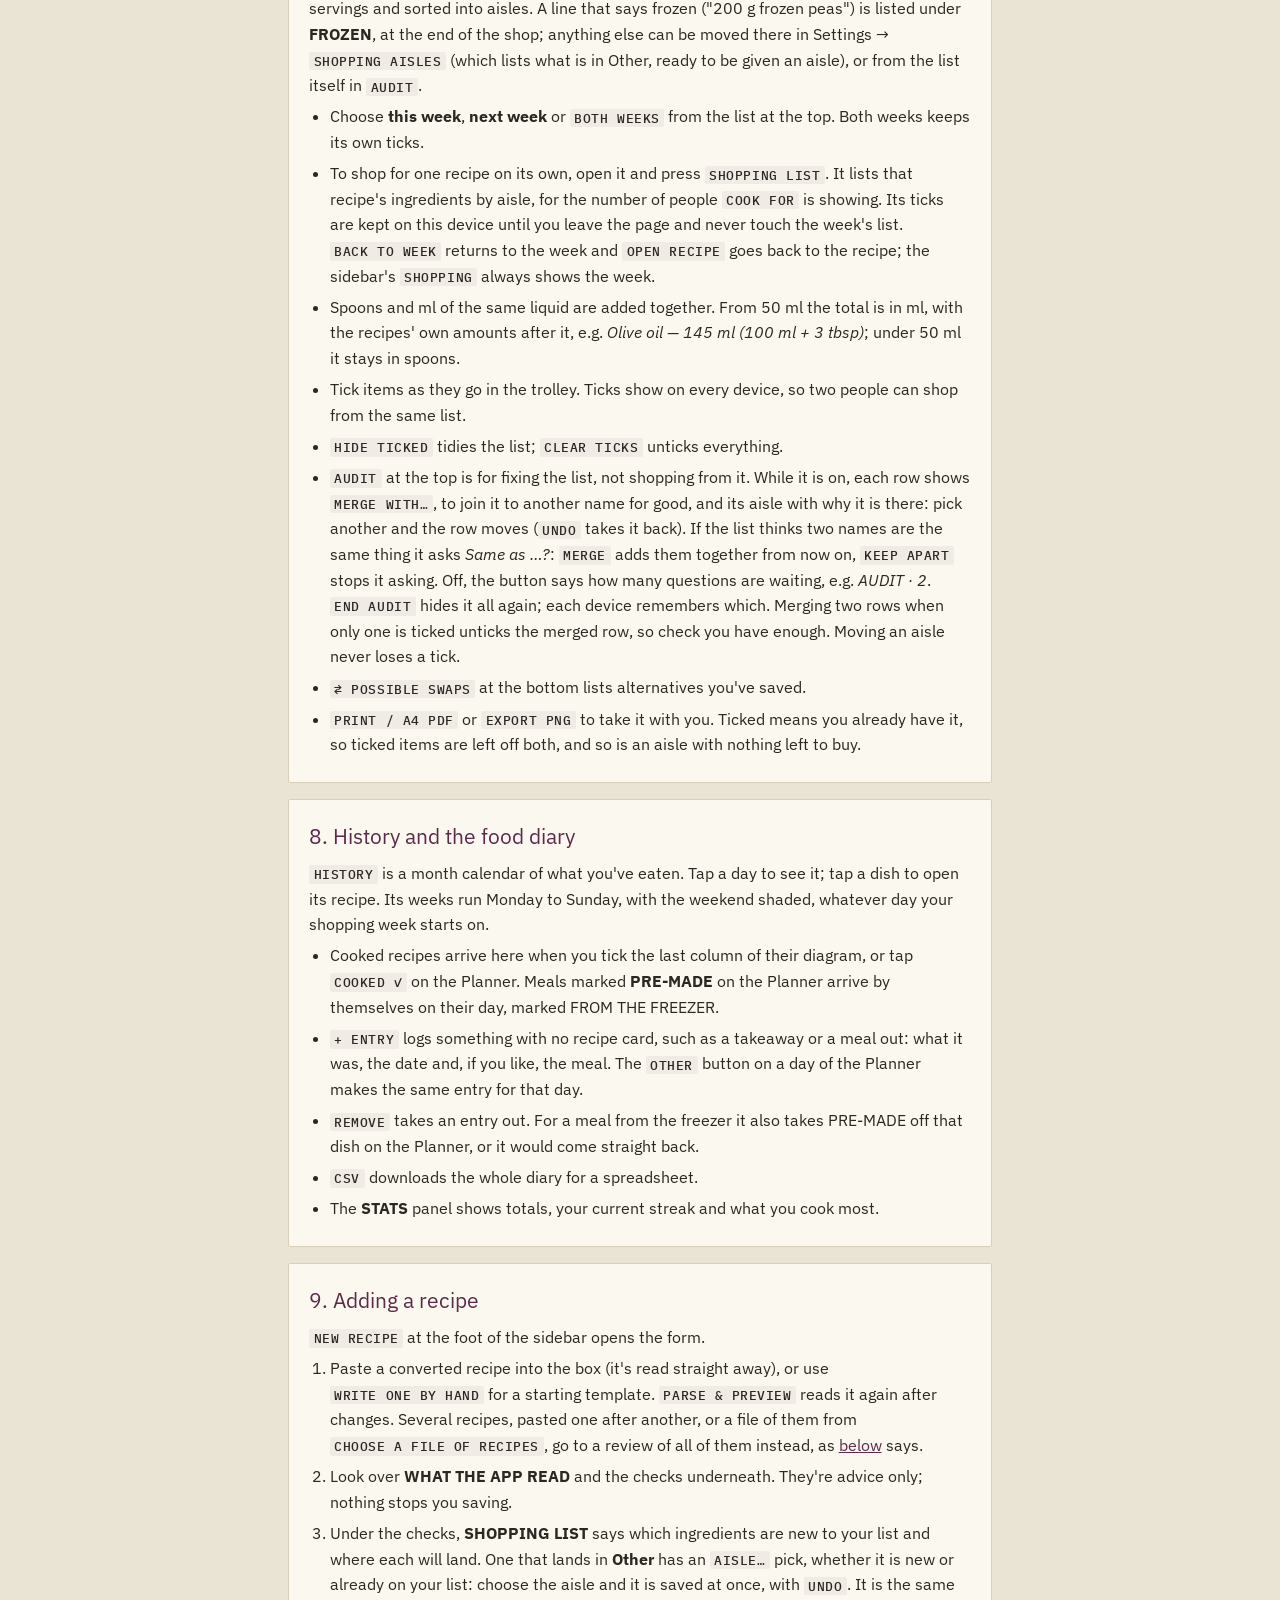
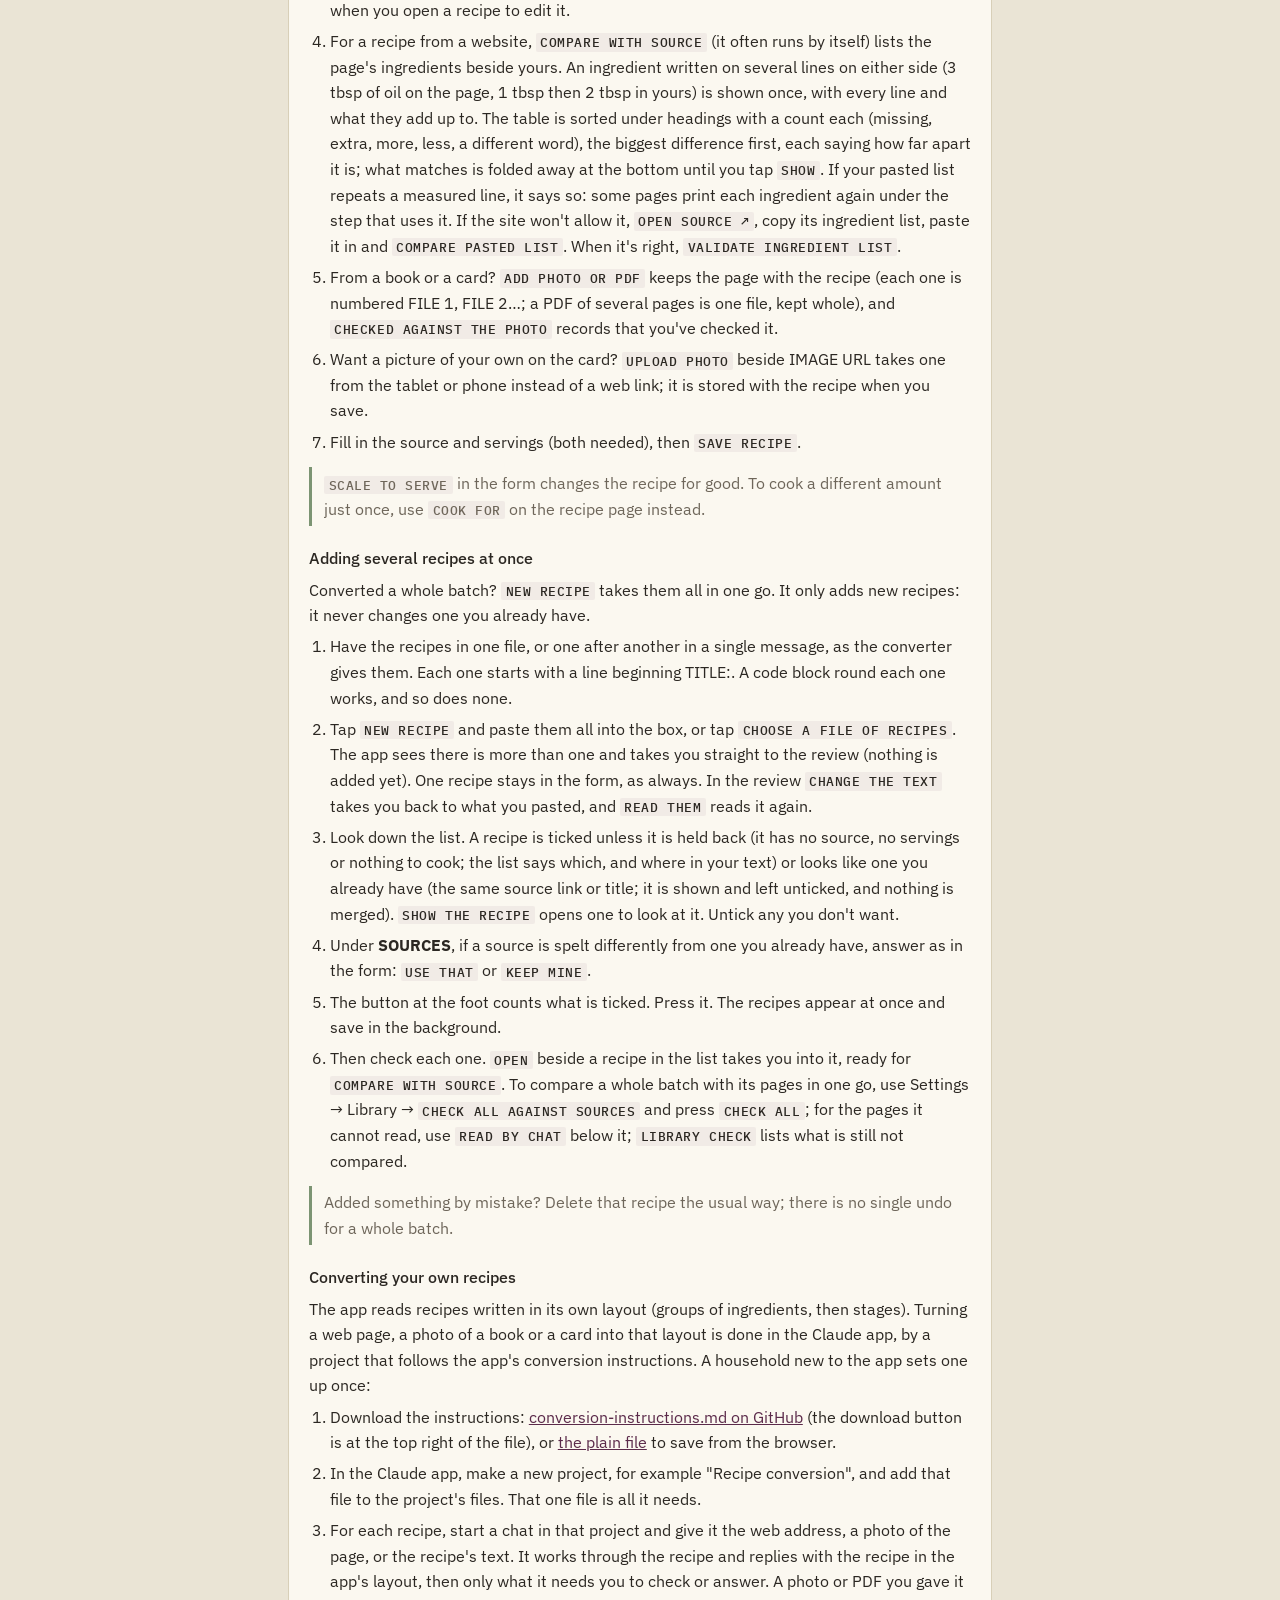
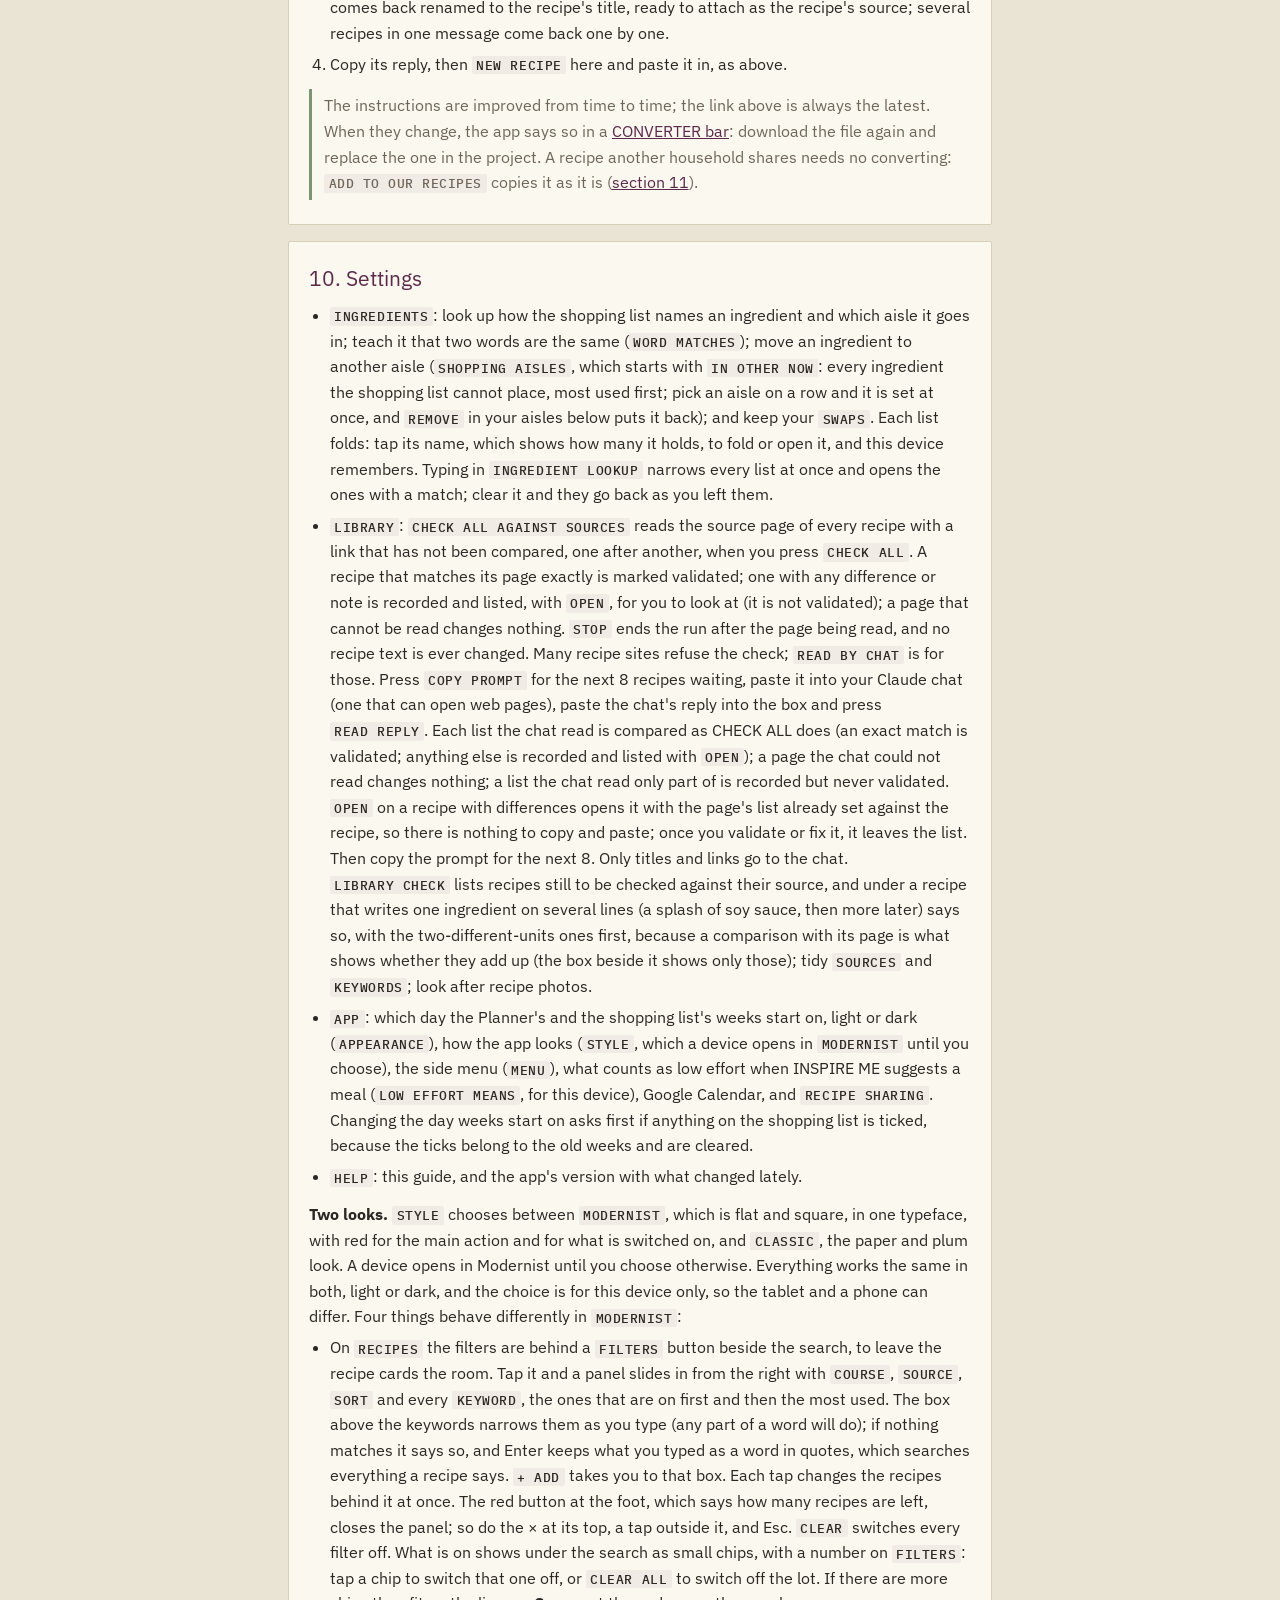
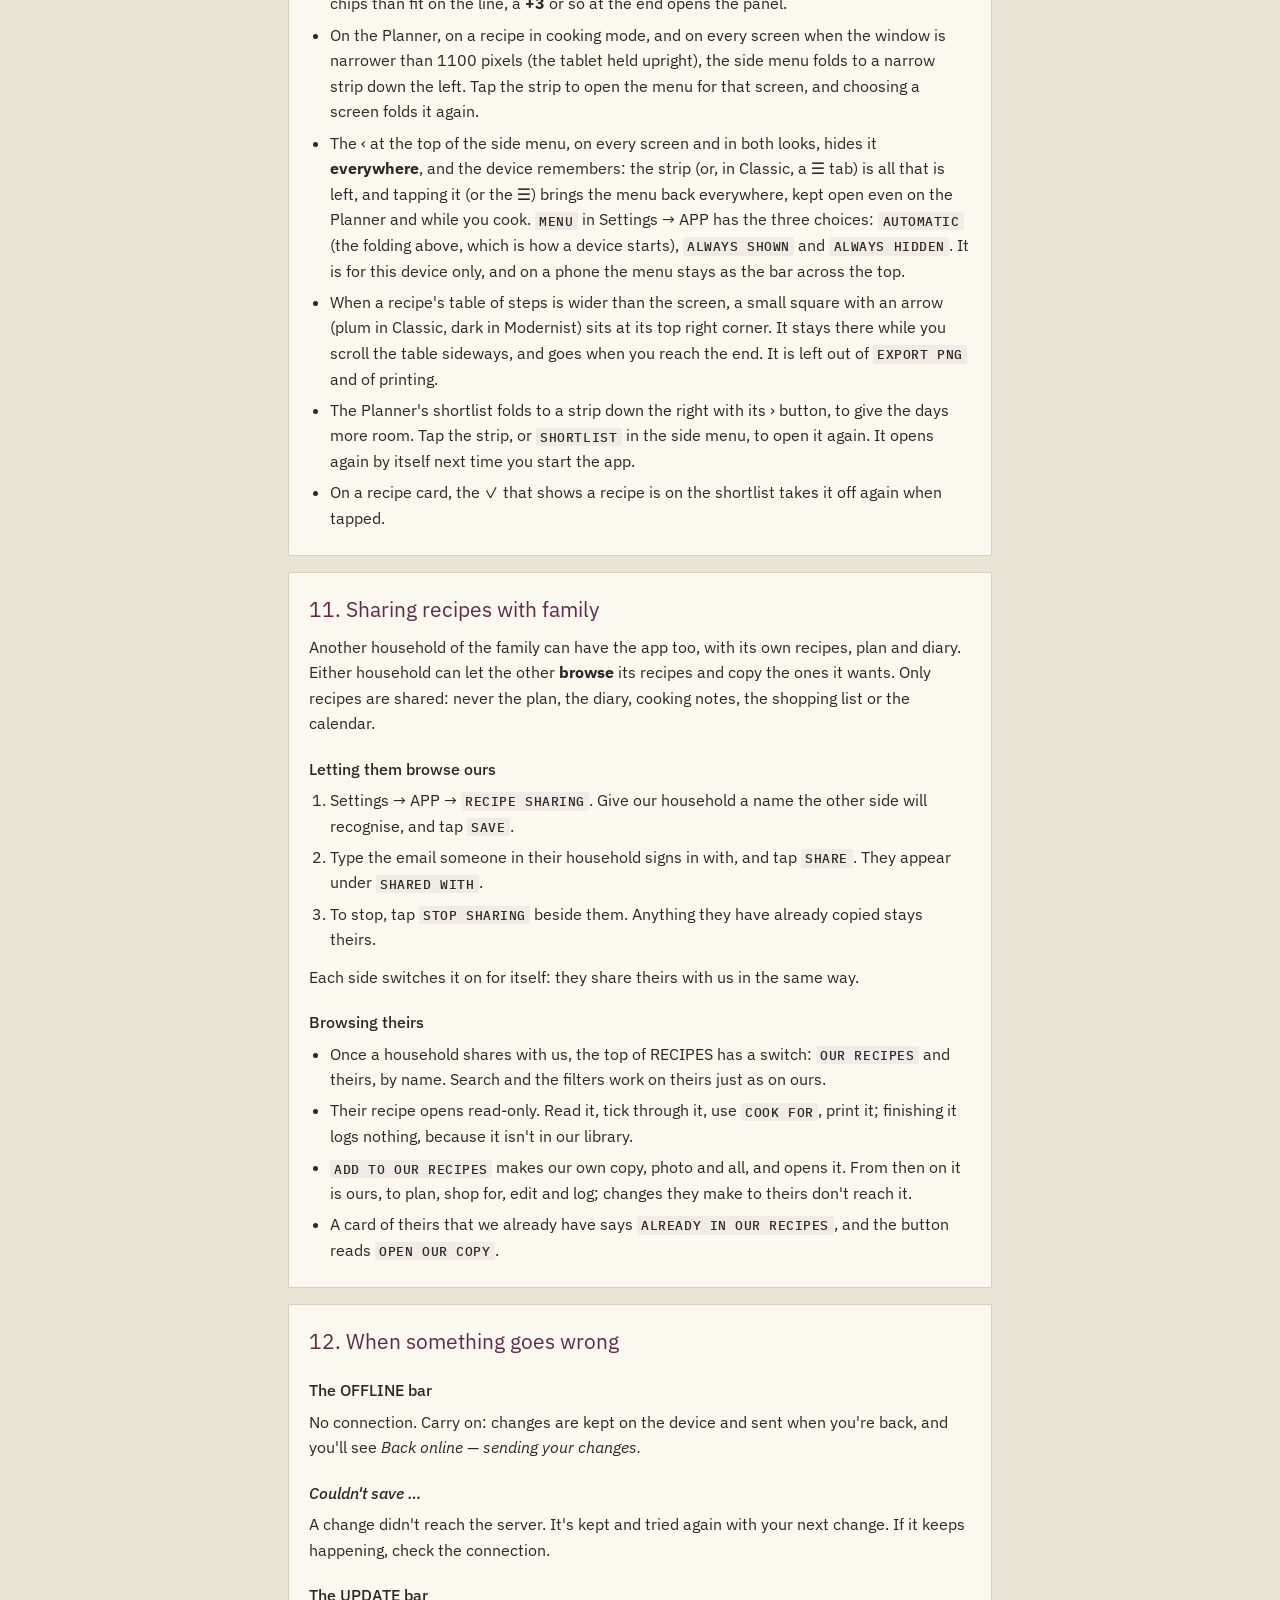
==== commit 8f43c94a: "INSPIRE ME: FUTURE WEEK, a fresh week for the shortlist A third week choice beside THIS WEEK and NEX" ====
--- a/help.html
+++ b/help.html
@@ -275,7 +275,11 @@
       On a day, <b class="ui">SWAP</b> changes just that dish and <b class="ui">×</b> leaves the day empty; <b class="ui">ANOTHER WEEK</b> draws a fresh set and
       <b class="ui">CANCEL</b> drops them all (<b class="ui">PROPOSE A WEEK</b> brings a new set). Nothing is planned until you choose one of two ways to keep them.
       <b class="ui">ADD ALL</b> puts them on the days as proposed; <b class="ui">UNDO</b> in the bar that follows takes them all off again, leaving alone any day you have
-      changed since. <b class="ui">ALL TO SHORTLIST</b> puts the dishes on the shortlist and leaves the days empty, for when you want the dishes but not the order.</li>
+      changed since. <b class="ui">ALL TO SHORTLIST</b> puts the dishes on the shortlist and leaves the days empty, for when you want the dishes but not the order.
+      <b class="ui">FUTURE WEEK</b>, beside THIS WEEK and NEXT WEEK, is for planning a week that is not on the Planner yet. It does not look at the Planner at all (a dish
+      already planned can come up) and draws nothing on the days: seven dishes are listed in the panel, each with <b class="ui">SWAP</b> and <b class="ui">×</b> (which
+      drops that dish), and <b class="ui">ALL TO SHORTLIST</b> keeps them. It still leaves out what is already on the shortlist or was cooked in the last two weeks, and
+      keeps your AT LEAST counts and one dish of each style, but does not mind the same protein twice in a row, since the shortlist has no order.</li>
     <li><b class="ui">MARK DAY AWAY</b> (while choosing) marks a day as deliberately blank, such as eating out or away.</li>
     <li><b class="ui">OTHER</b> (the one with a <b>+</b>) adds something that isn't a recipe to that day, such as a takeaway, a meal out or
       leftovers: what it is and, if you like, the meal. It shows under the day's dishes, tagged <b>AD HOC</b>, with a <b>×</b> to take it off
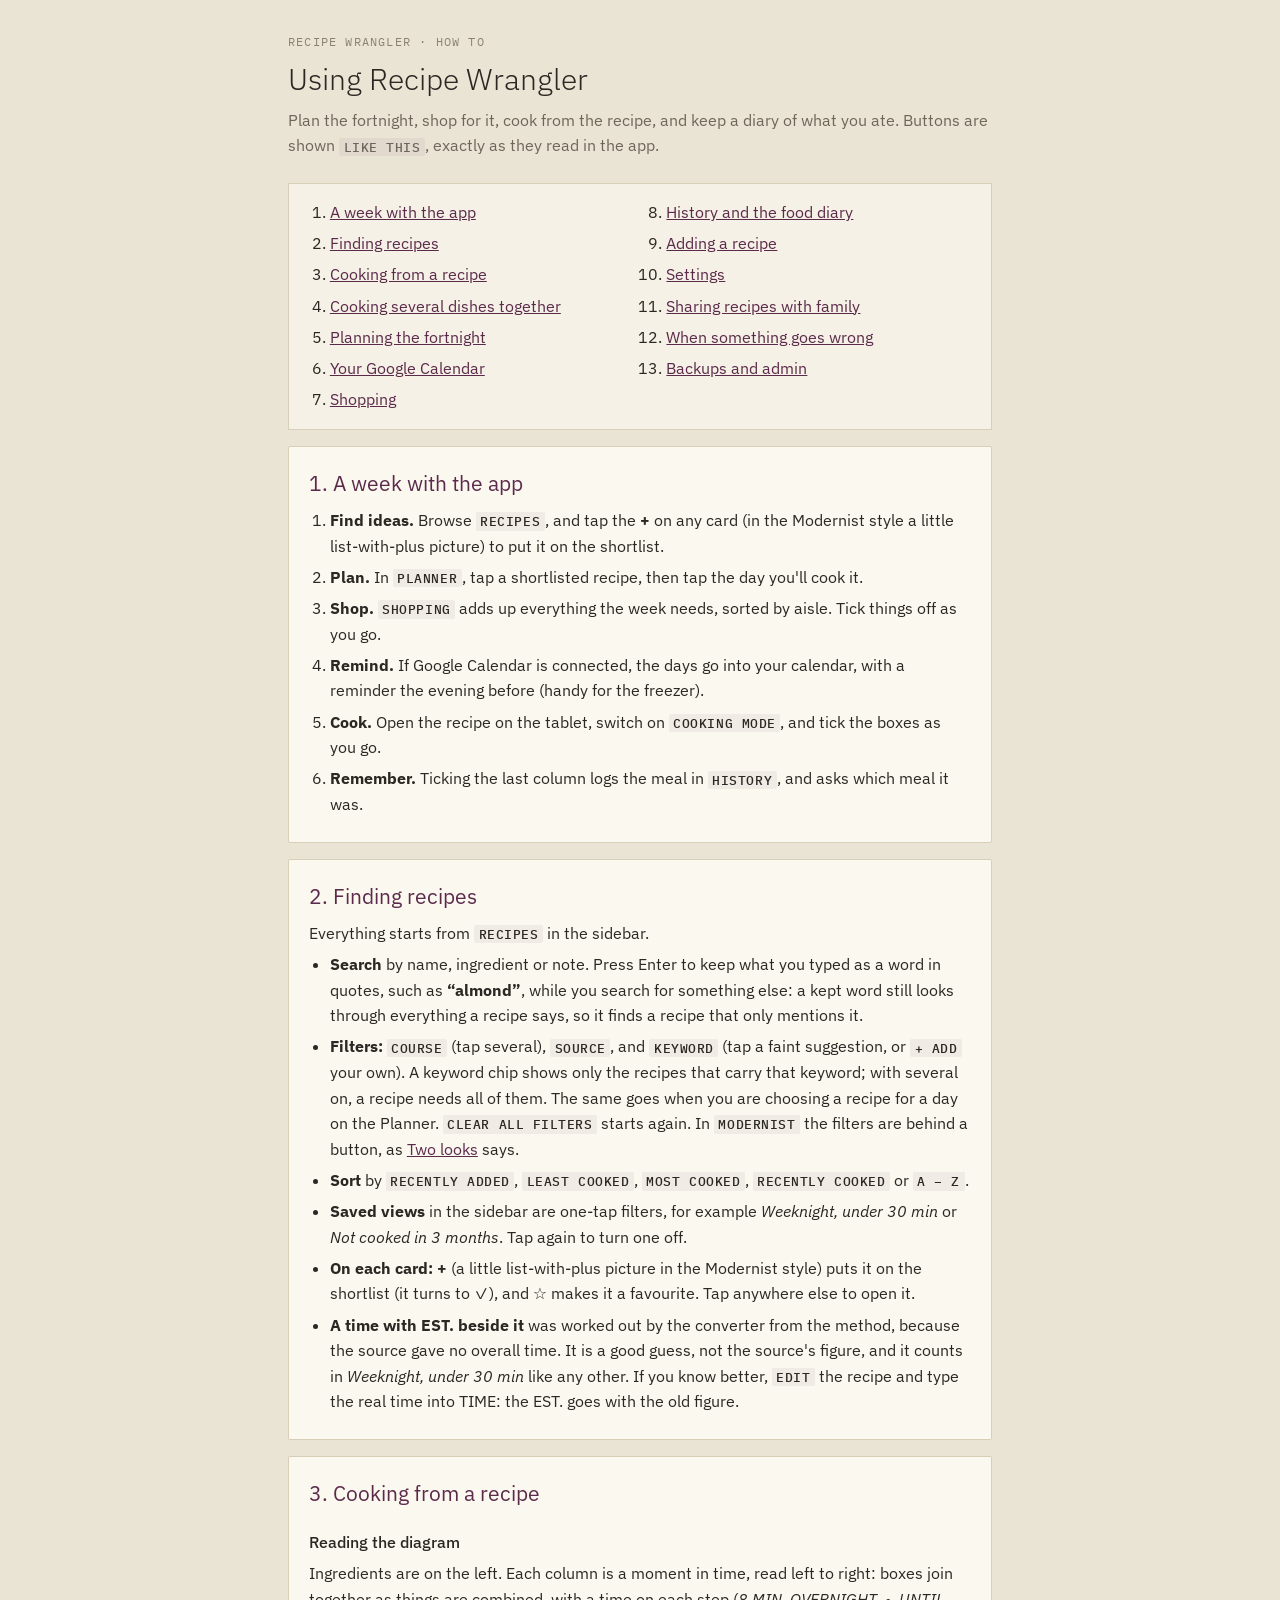
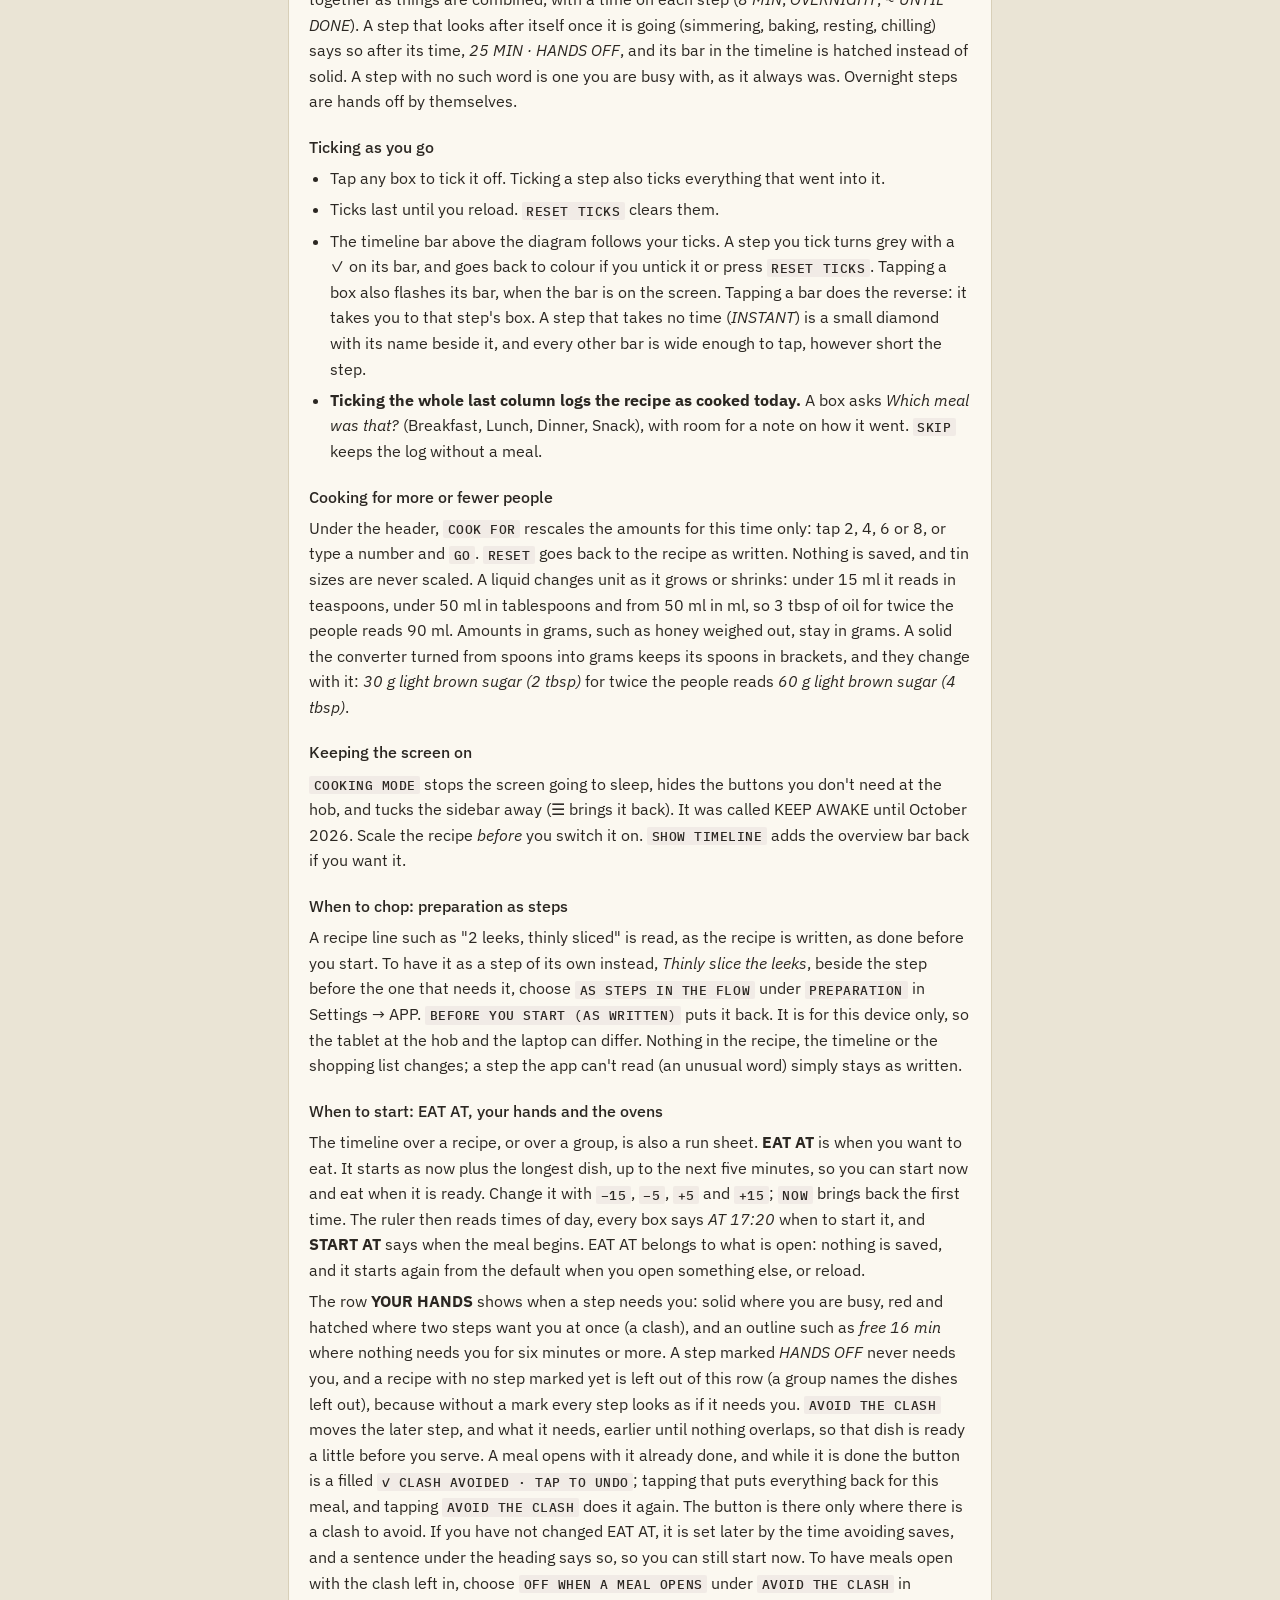
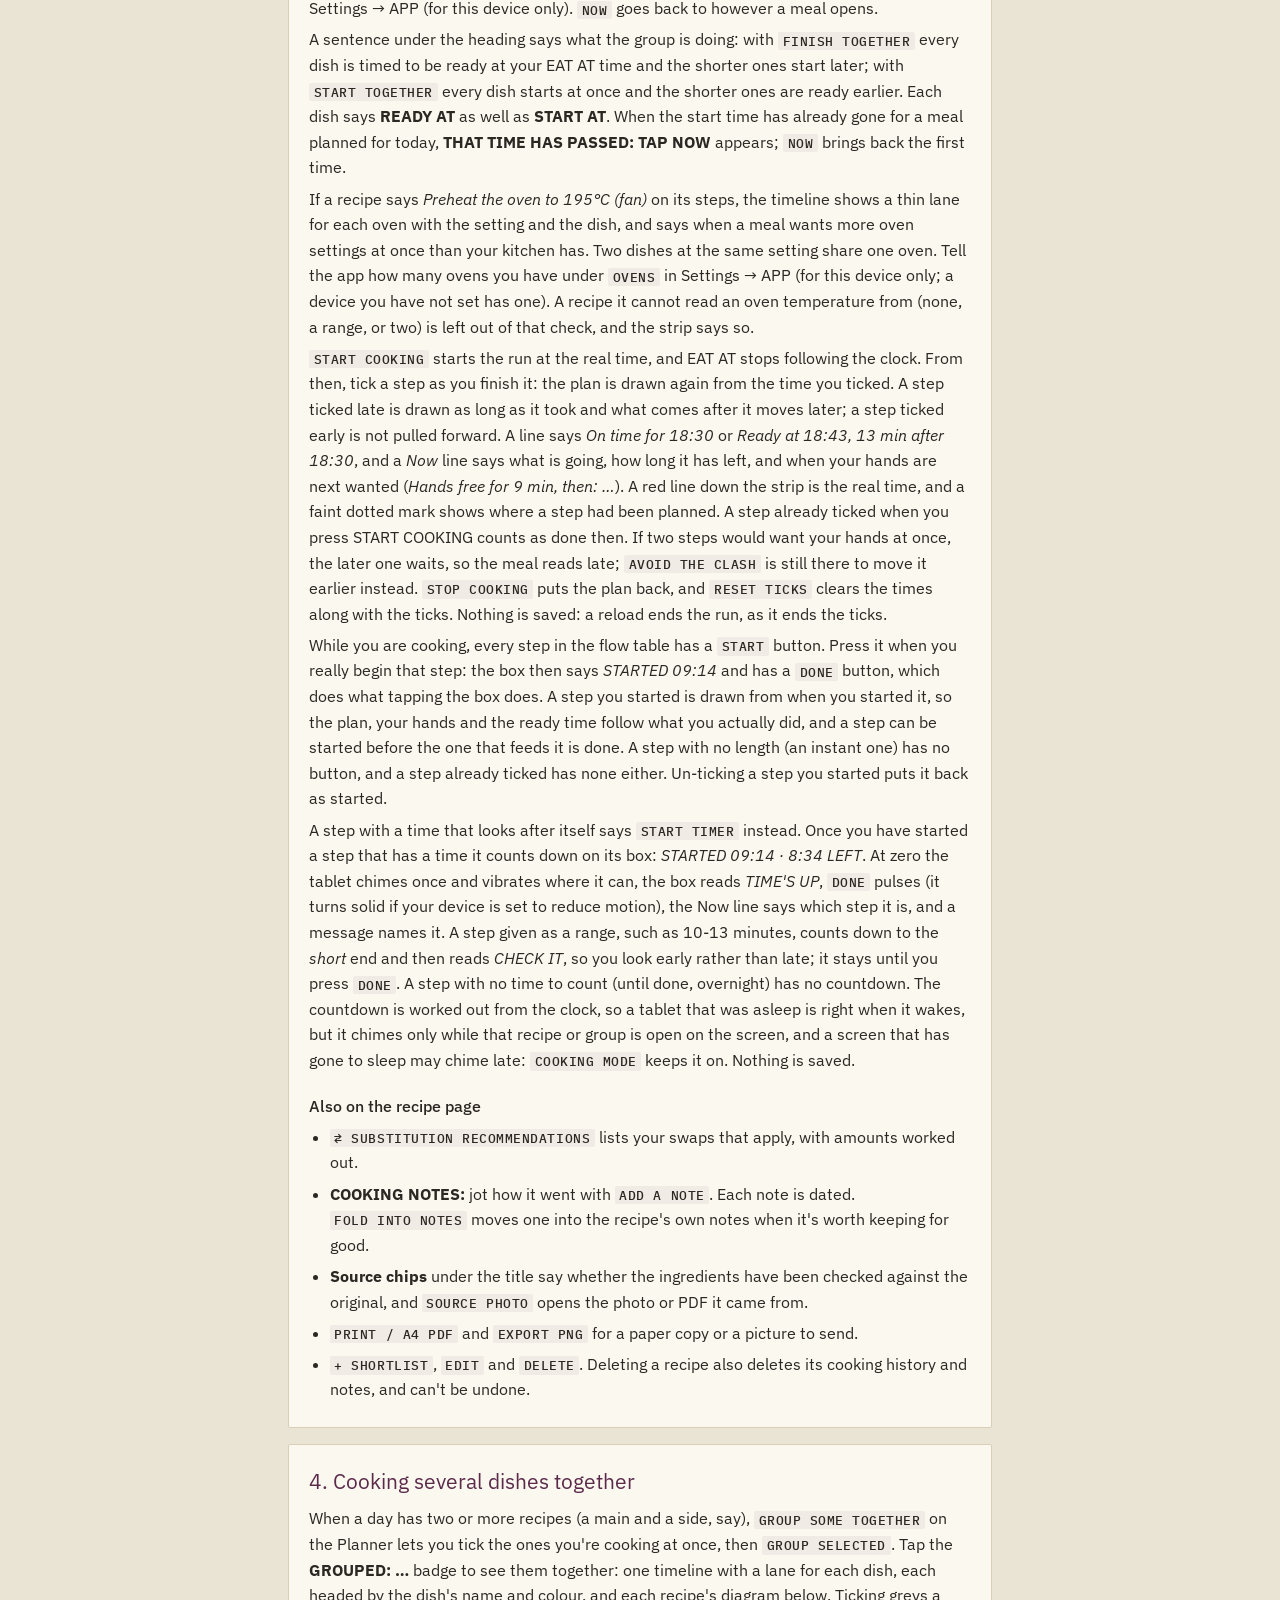
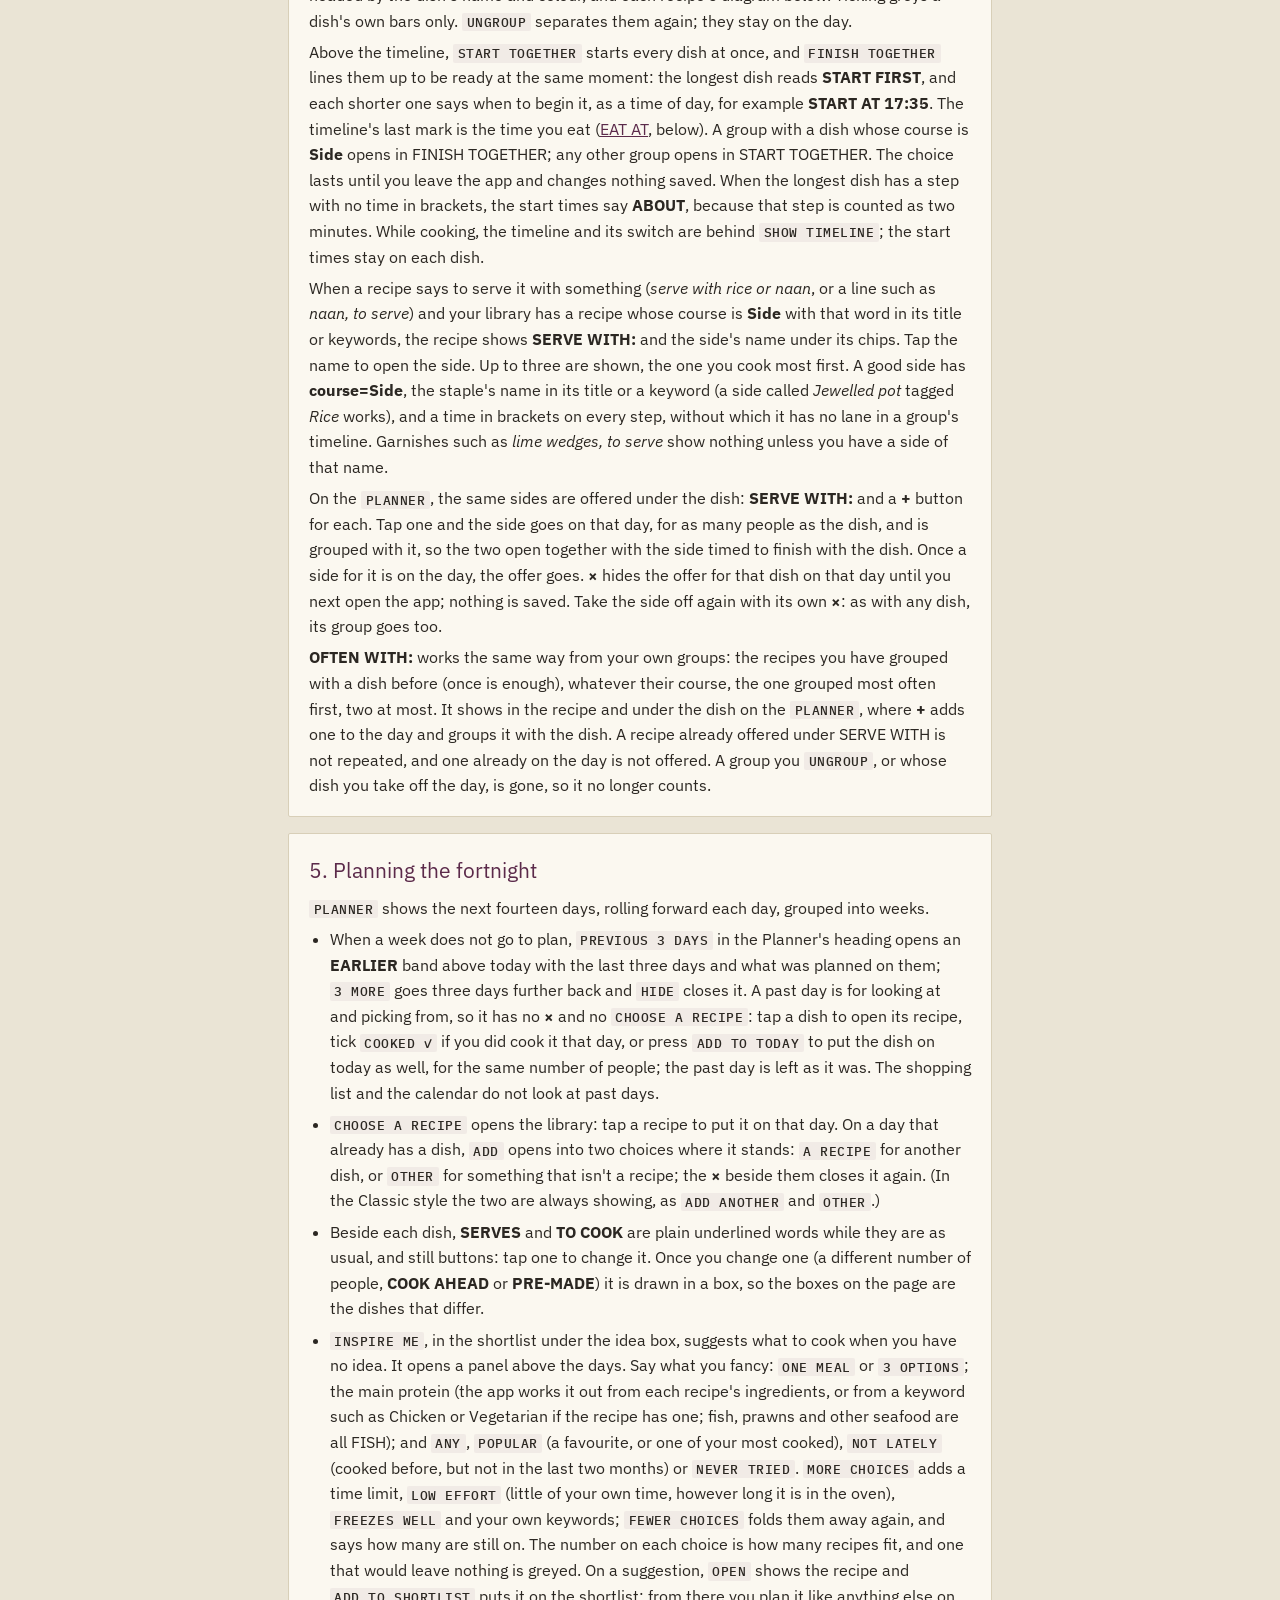
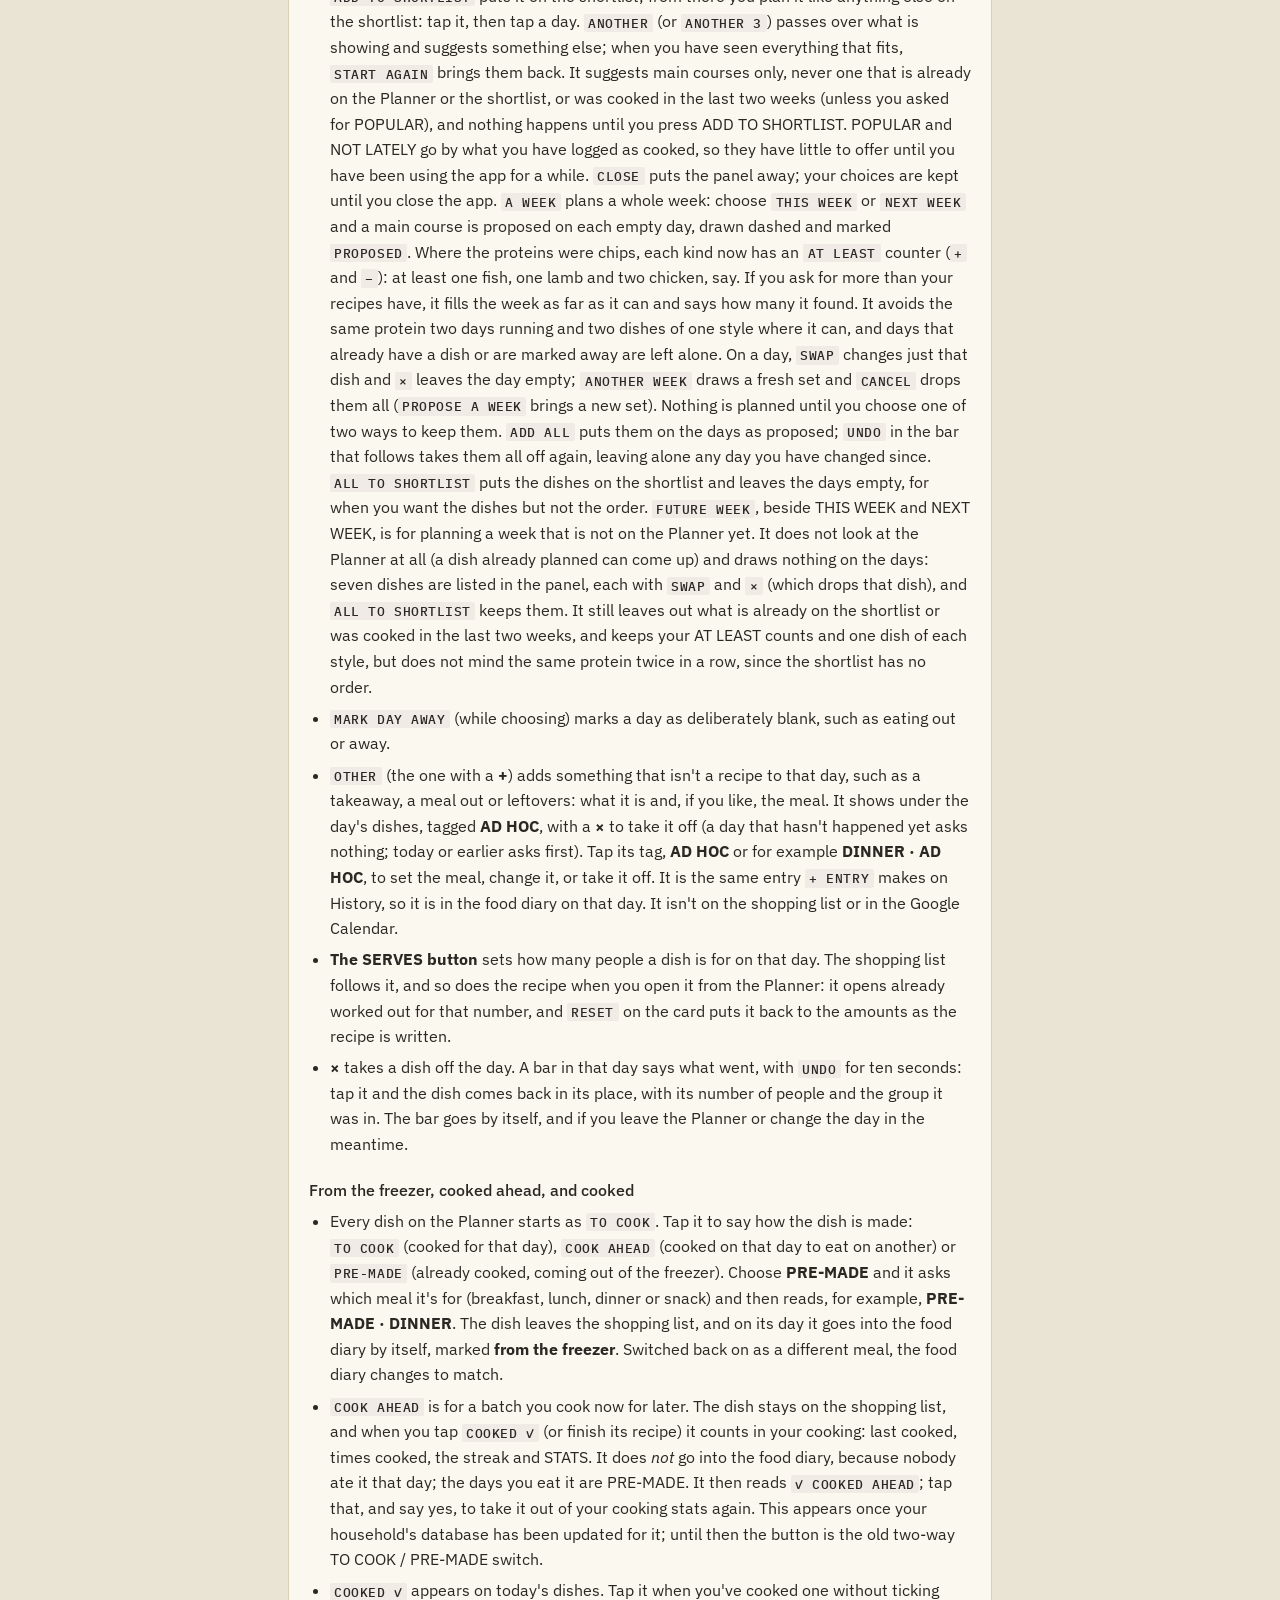
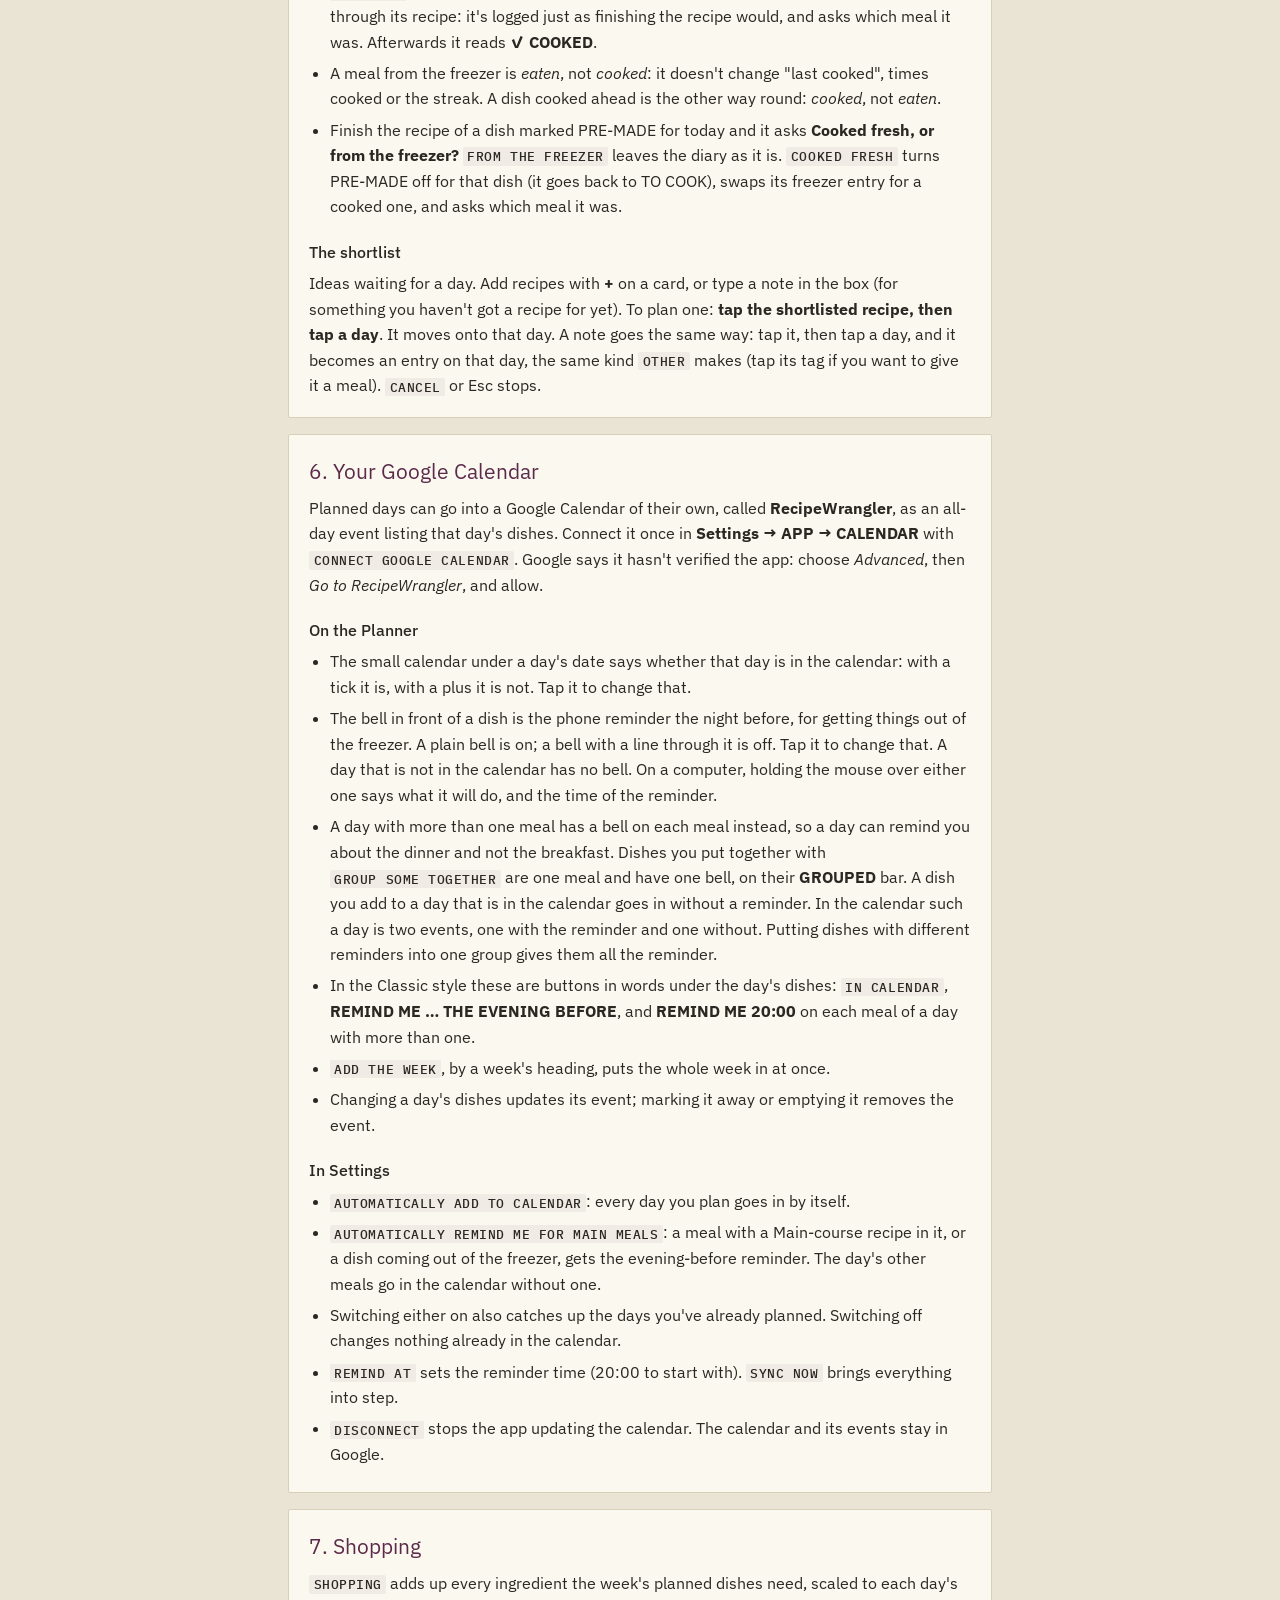
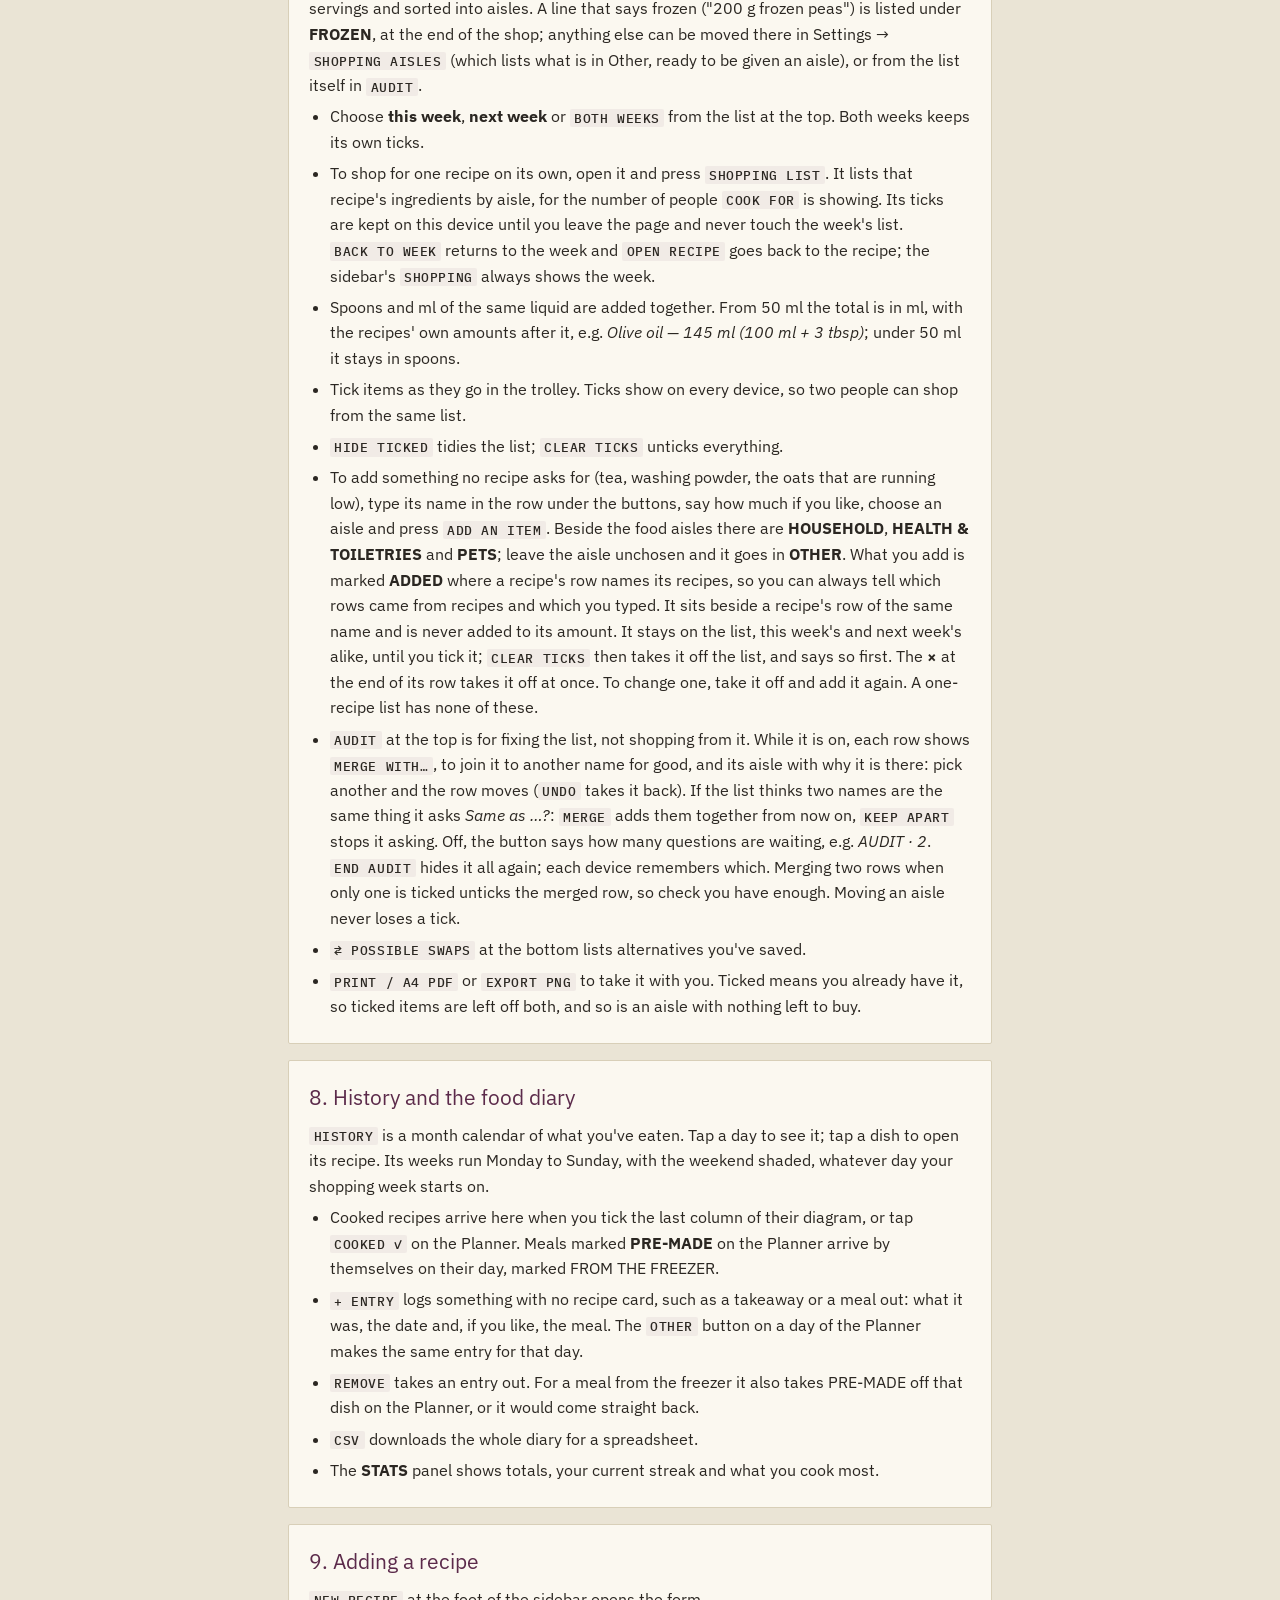
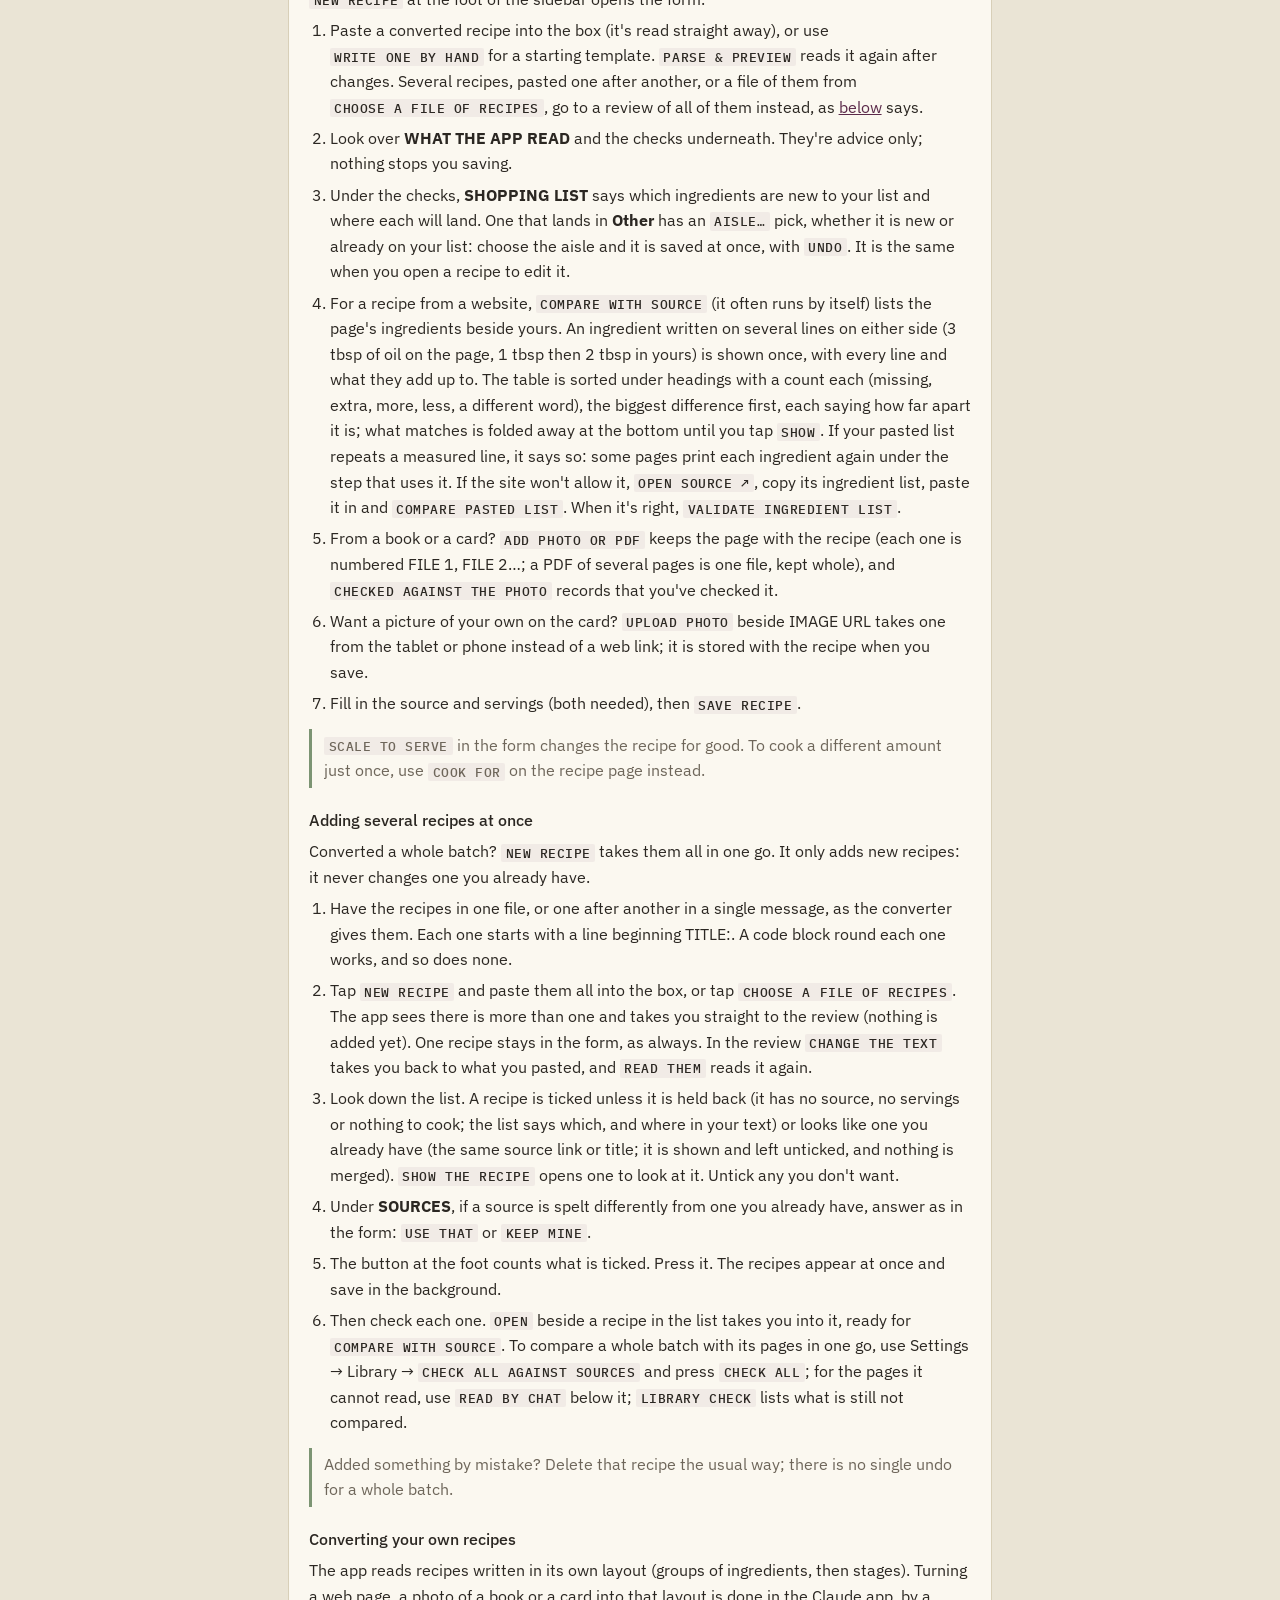
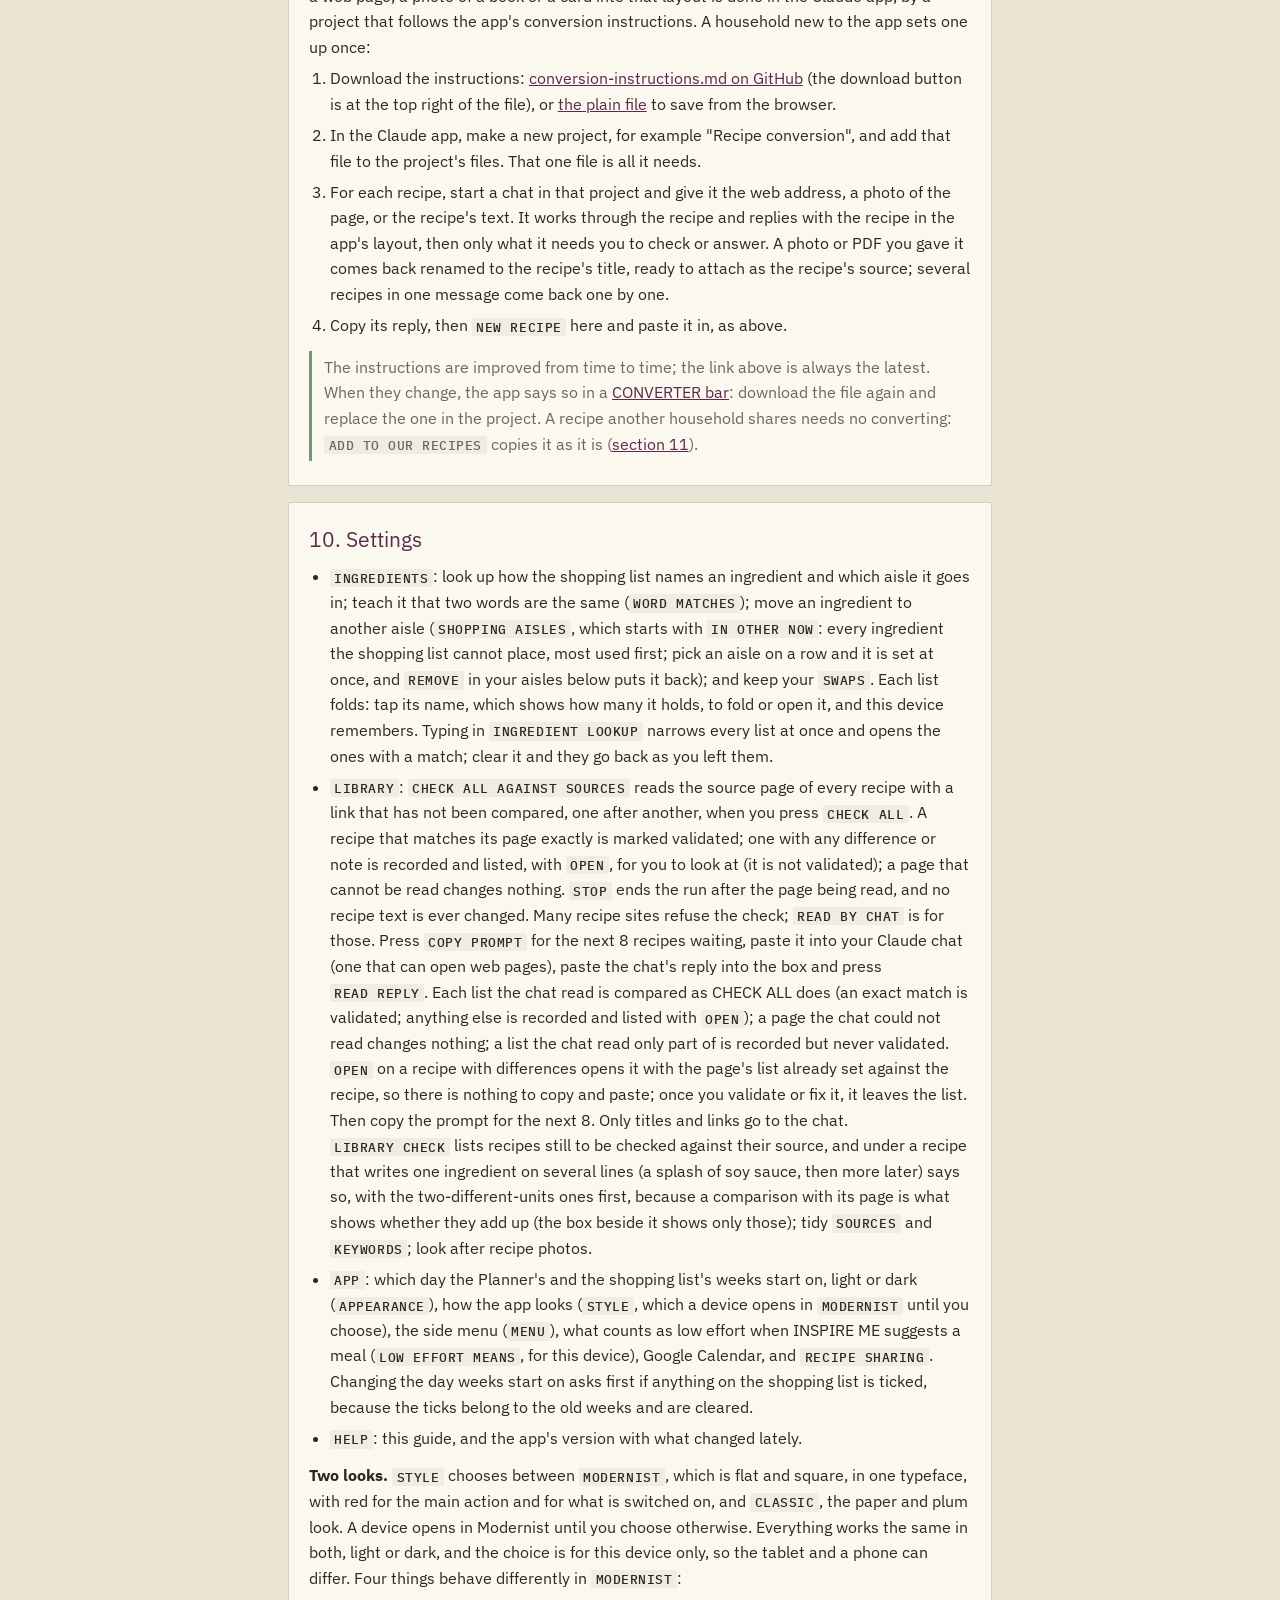
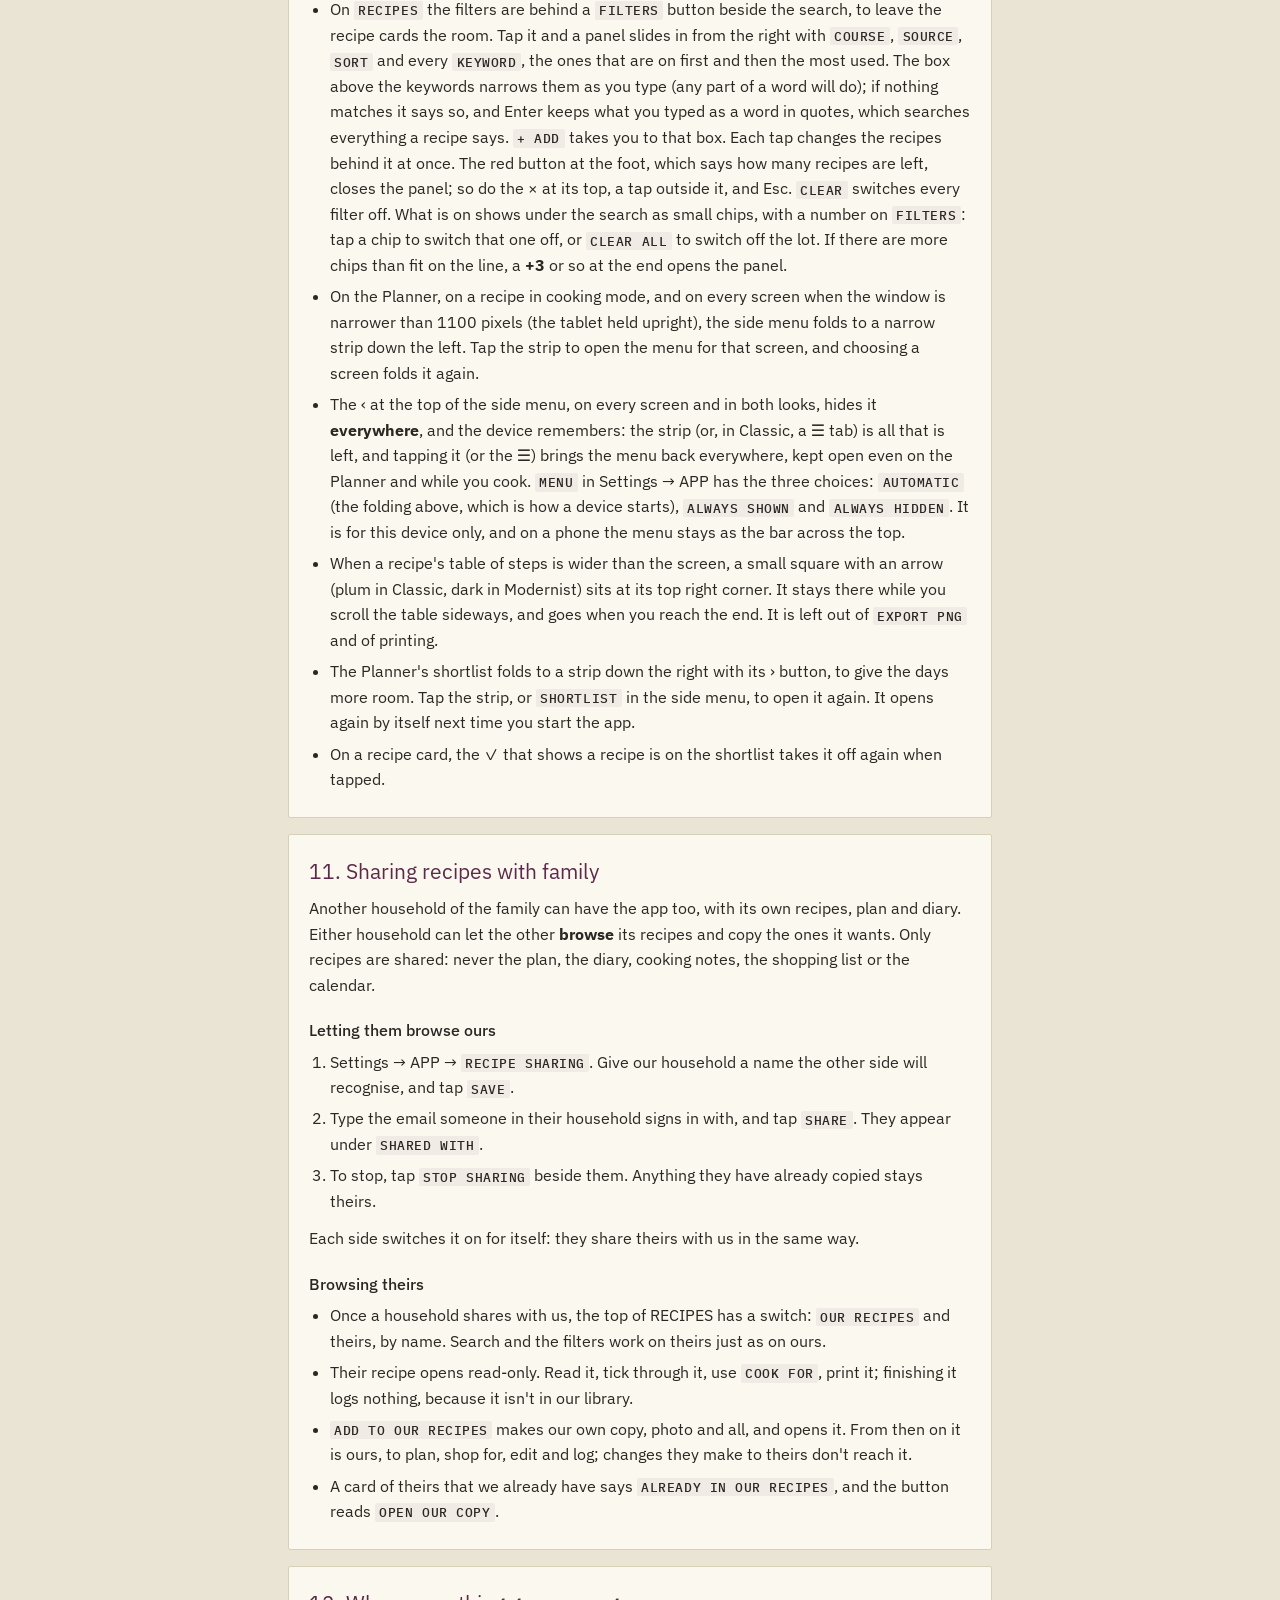
==== commit 56e8dcd2: "Shopping extras, slice 1: ADD AN ITEM on the Shopping screen (#241) Things to buy that no recipe ask" ====
--- a/help.html
+++ b/help.html
@@ -365,6 +365,13 @@
       after it, e.g. <i>Olive oil — 145 ml (100 ml + 3 tbsp)</i>; under 50 ml it stays in spoons.</li>
     <li>Tick items as they go in the trolley. Ticks show on every device, so two people can shop from the same list.</li>
     <li><b class="ui">HIDE TICKED</b> tidies the list; <b class="ui">CLEAR TICKS</b> unticks everything.</li>
+    <li id="shopping-extras">To add something no recipe asks for (tea, washing powder, the oats that are running low), type its name in the row under
+      the buttons, say how much if you like, choose an aisle and press <b class="ui">ADD AN ITEM</b>. Beside the food aisles there are
+      <b>HOUSEHOLD</b>, <b>HEALTH &amp; TOILETRIES</b> and <b>PETS</b>; leave the aisle unchosen and it goes in <b>OTHER</b>. What you add is
+      marked <b>ADDED</b> where a recipe's row names its recipes, so you can always tell which rows came from recipes and which you typed.
+      It sits beside a recipe's row of the same name and is never added to its amount. It stays on the list, this week's and next week's
+      alike, until you tick it; <b class="ui">CLEAR TICKS</b> then takes it off the list, and says so first. The <b>×</b> at the end of its
+      row takes it off at once. To change one, take it off and add it again. A one-recipe list has none of these.</li>
     <li id="shopping-audit"><b class="ui">AUDIT</b> at the top is for fixing the list, not shopping from it. While it is on, each
       row shows <b class="ui">MERGE WITH…</b>, to join it to another name for good, and its aisle with why it is there: pick
       another and the row moves (<b class="ui">UNDO</b> takes it back). If the list thinks two names are the same thing it
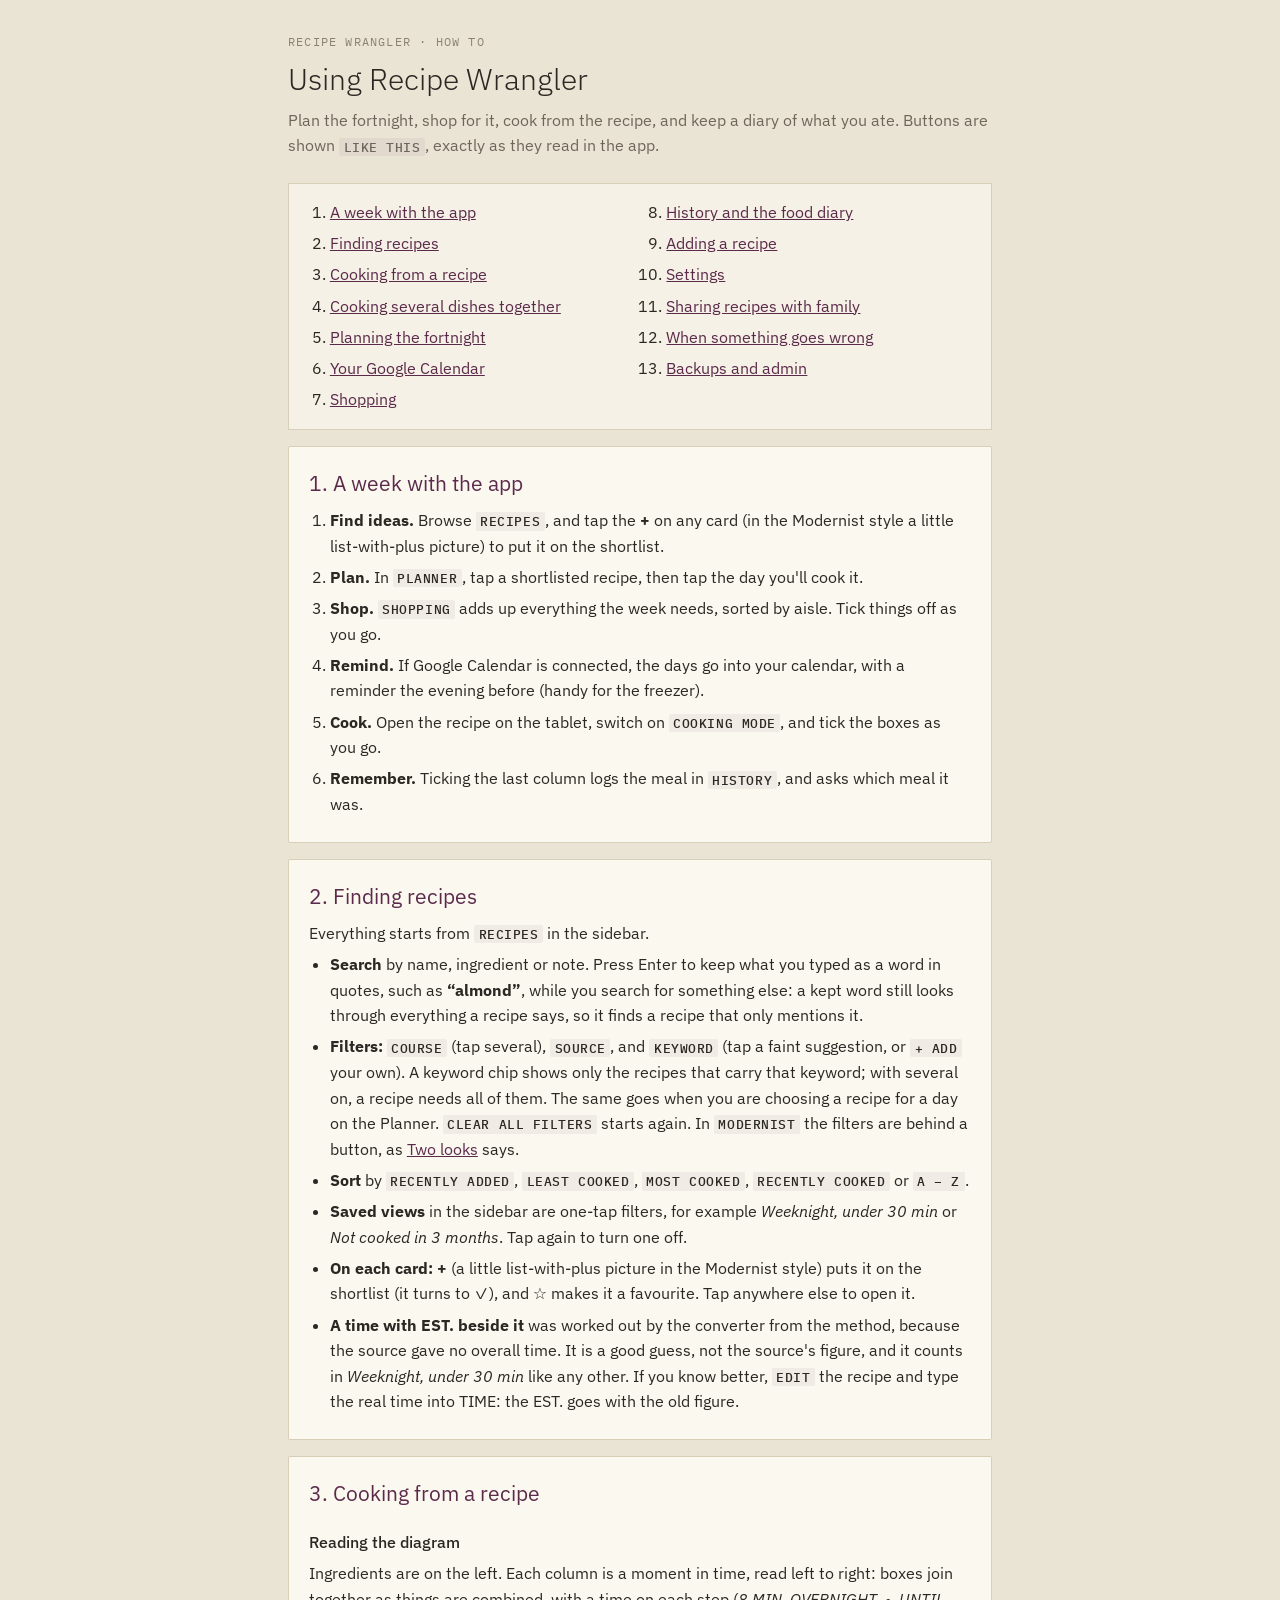
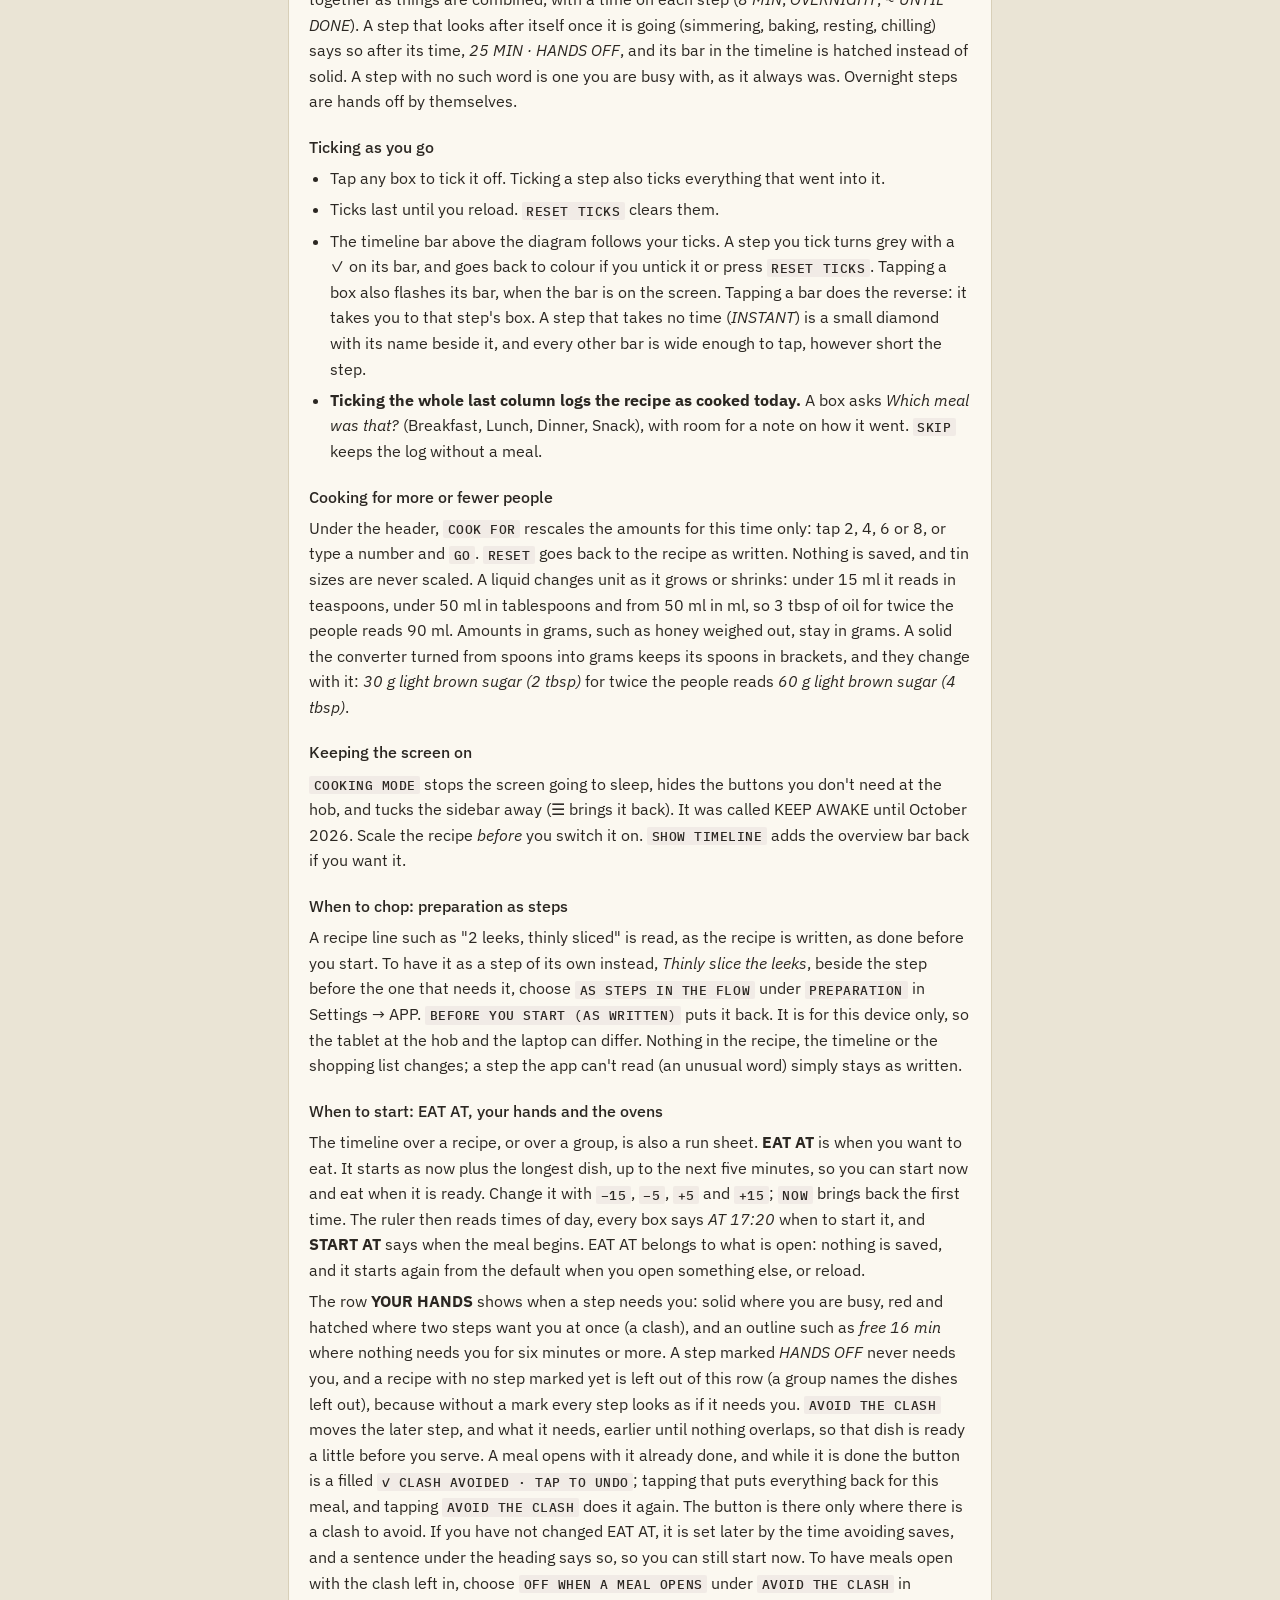
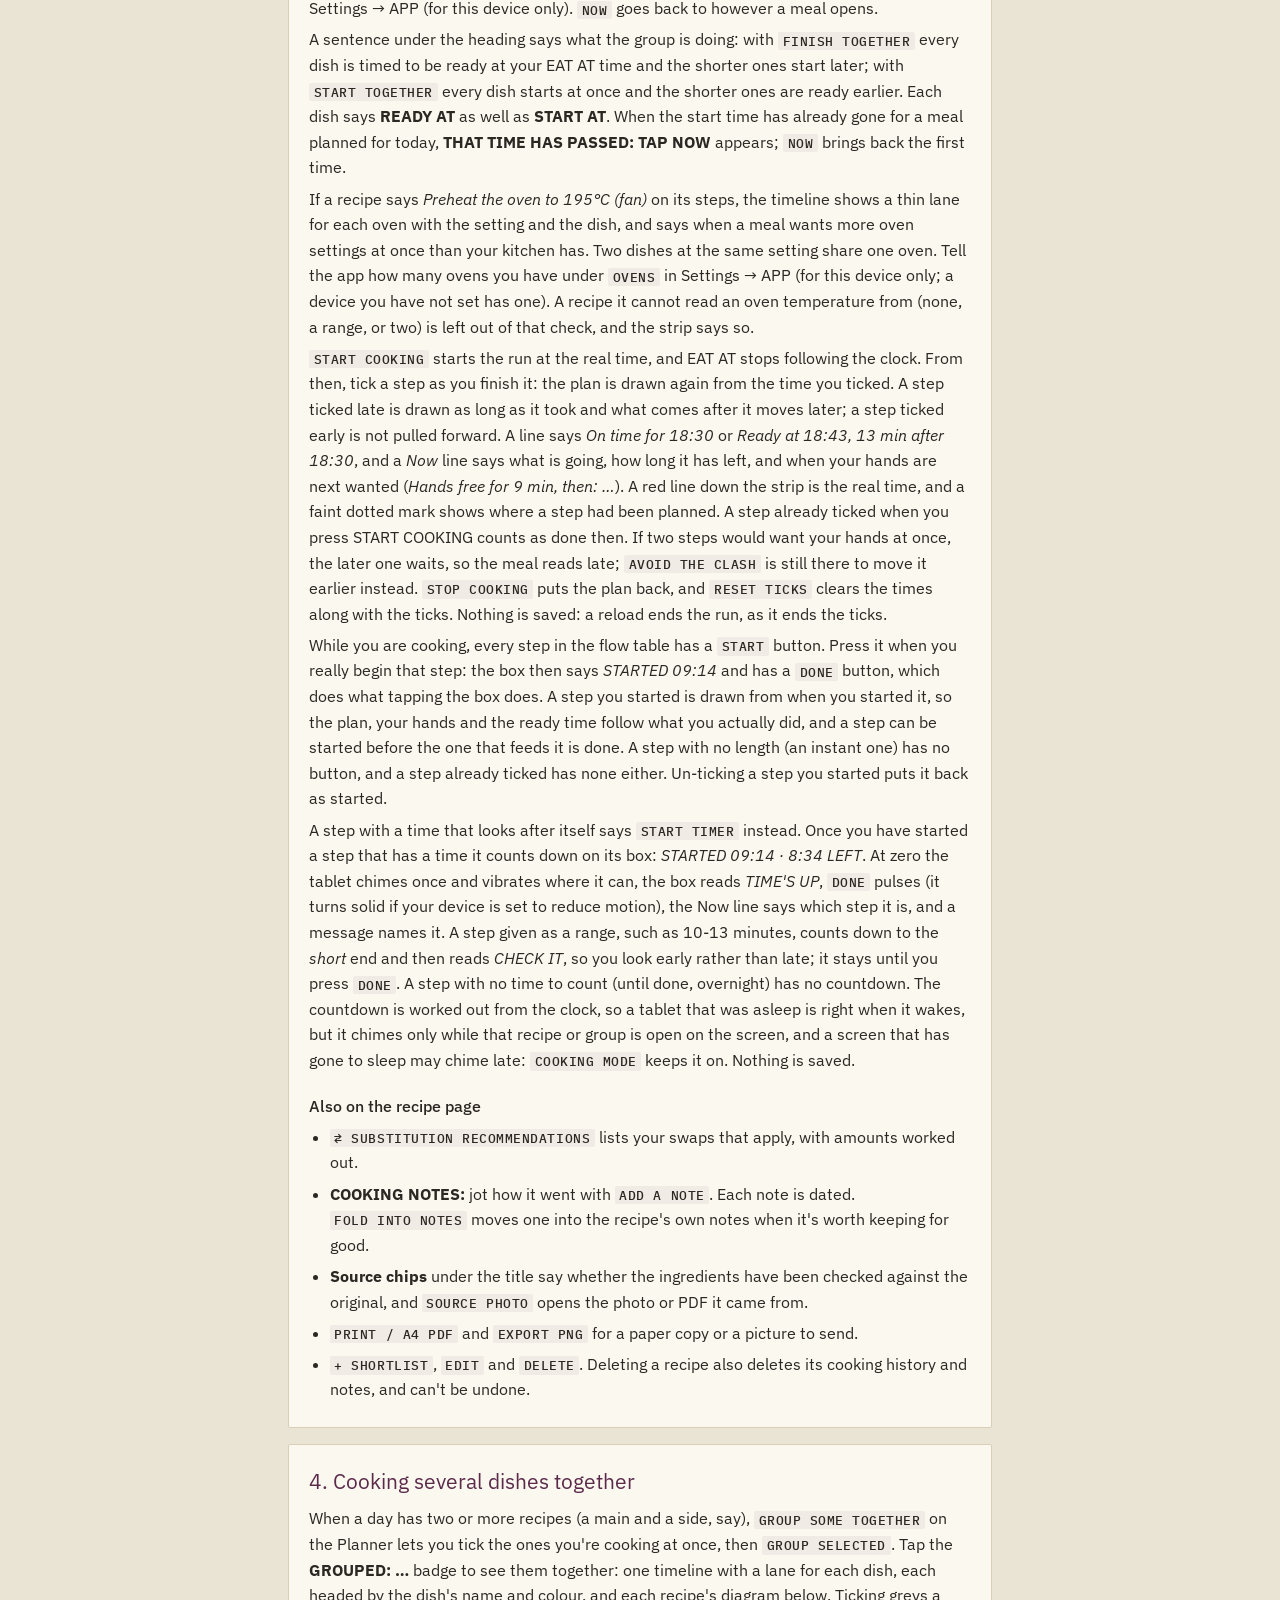
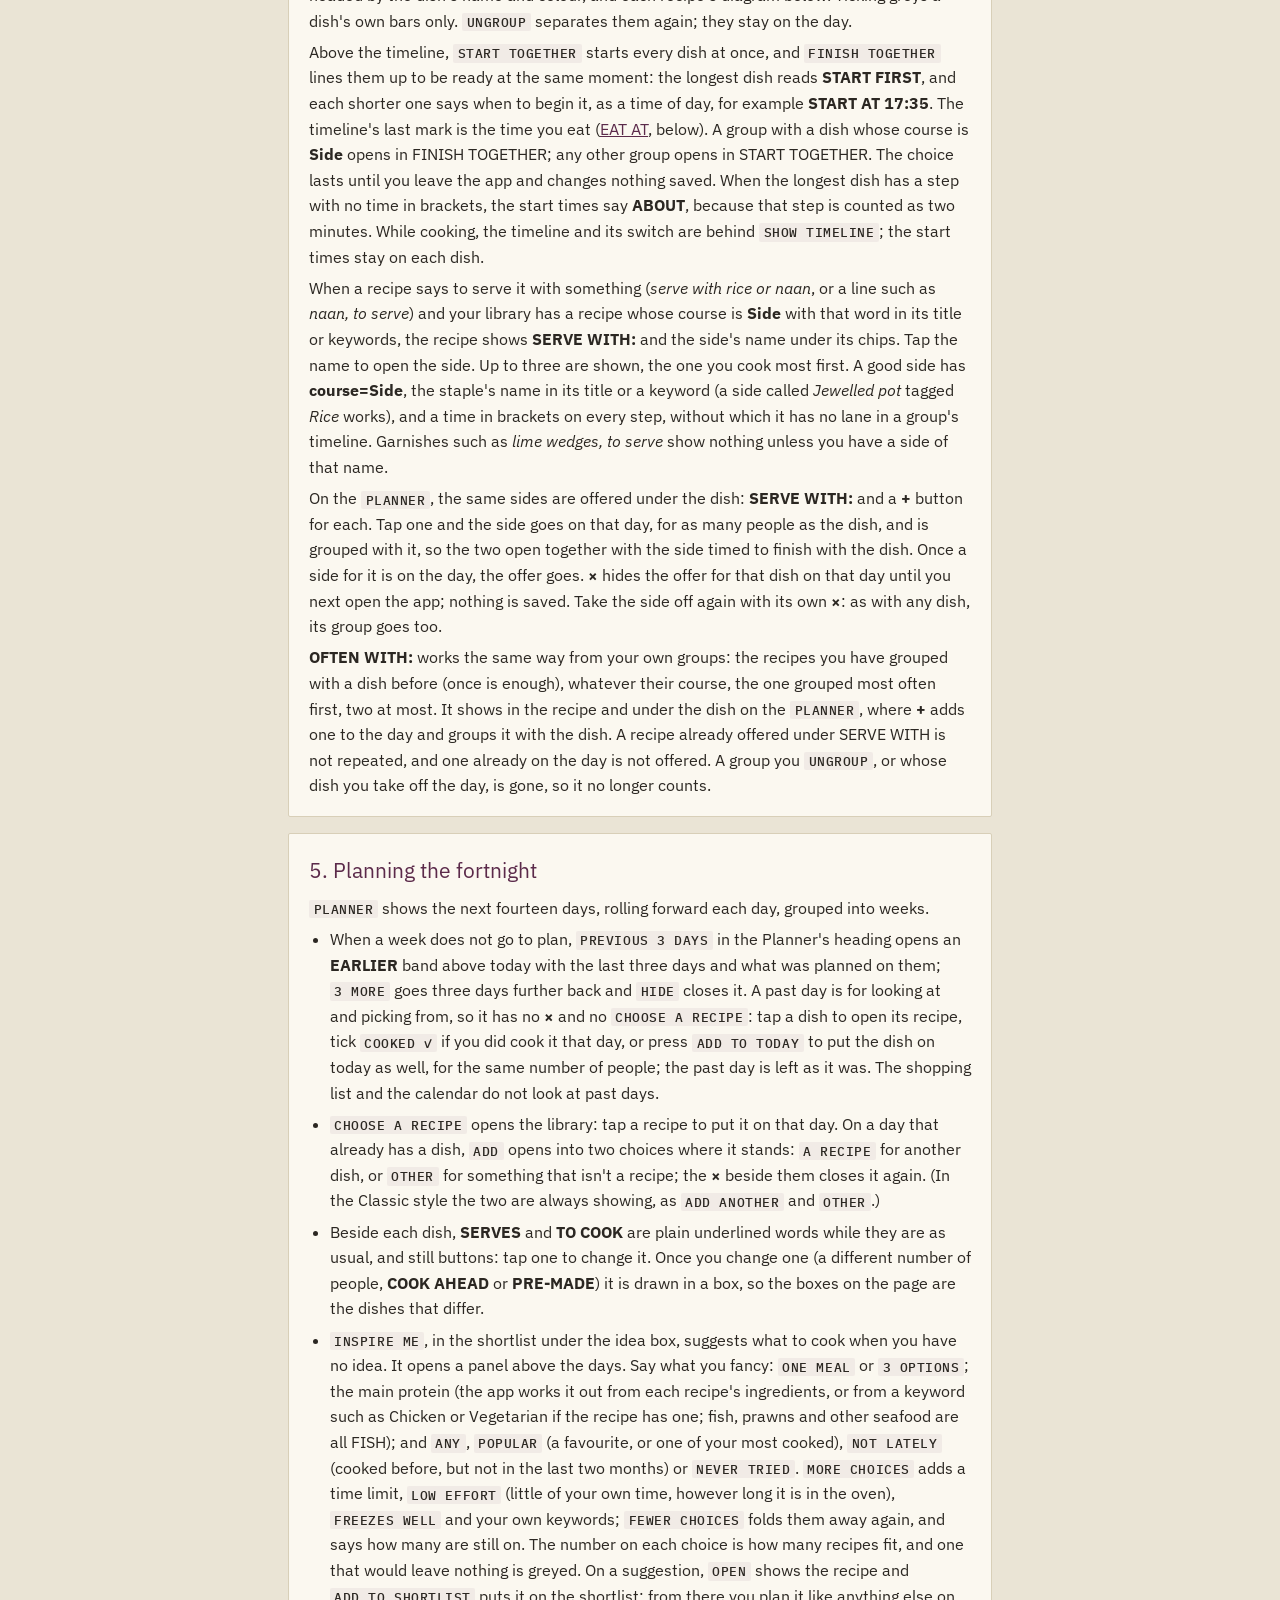
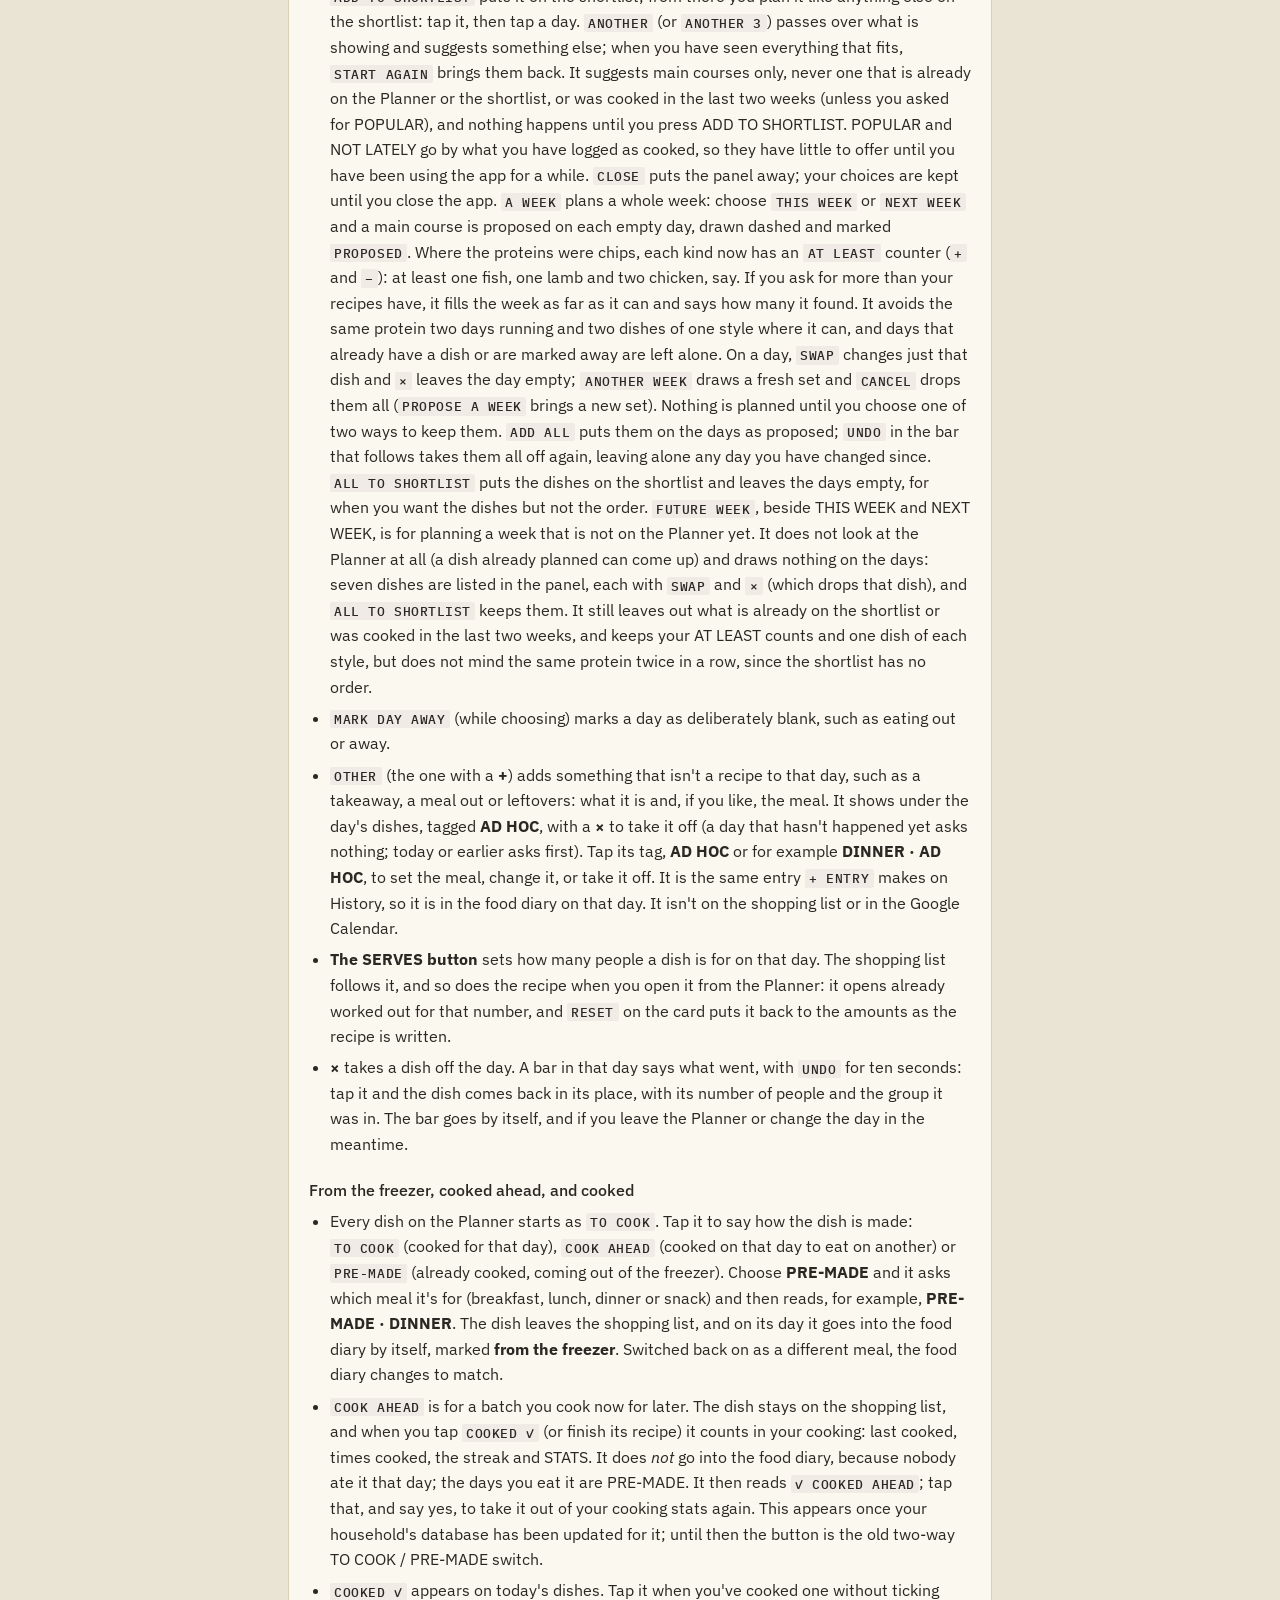
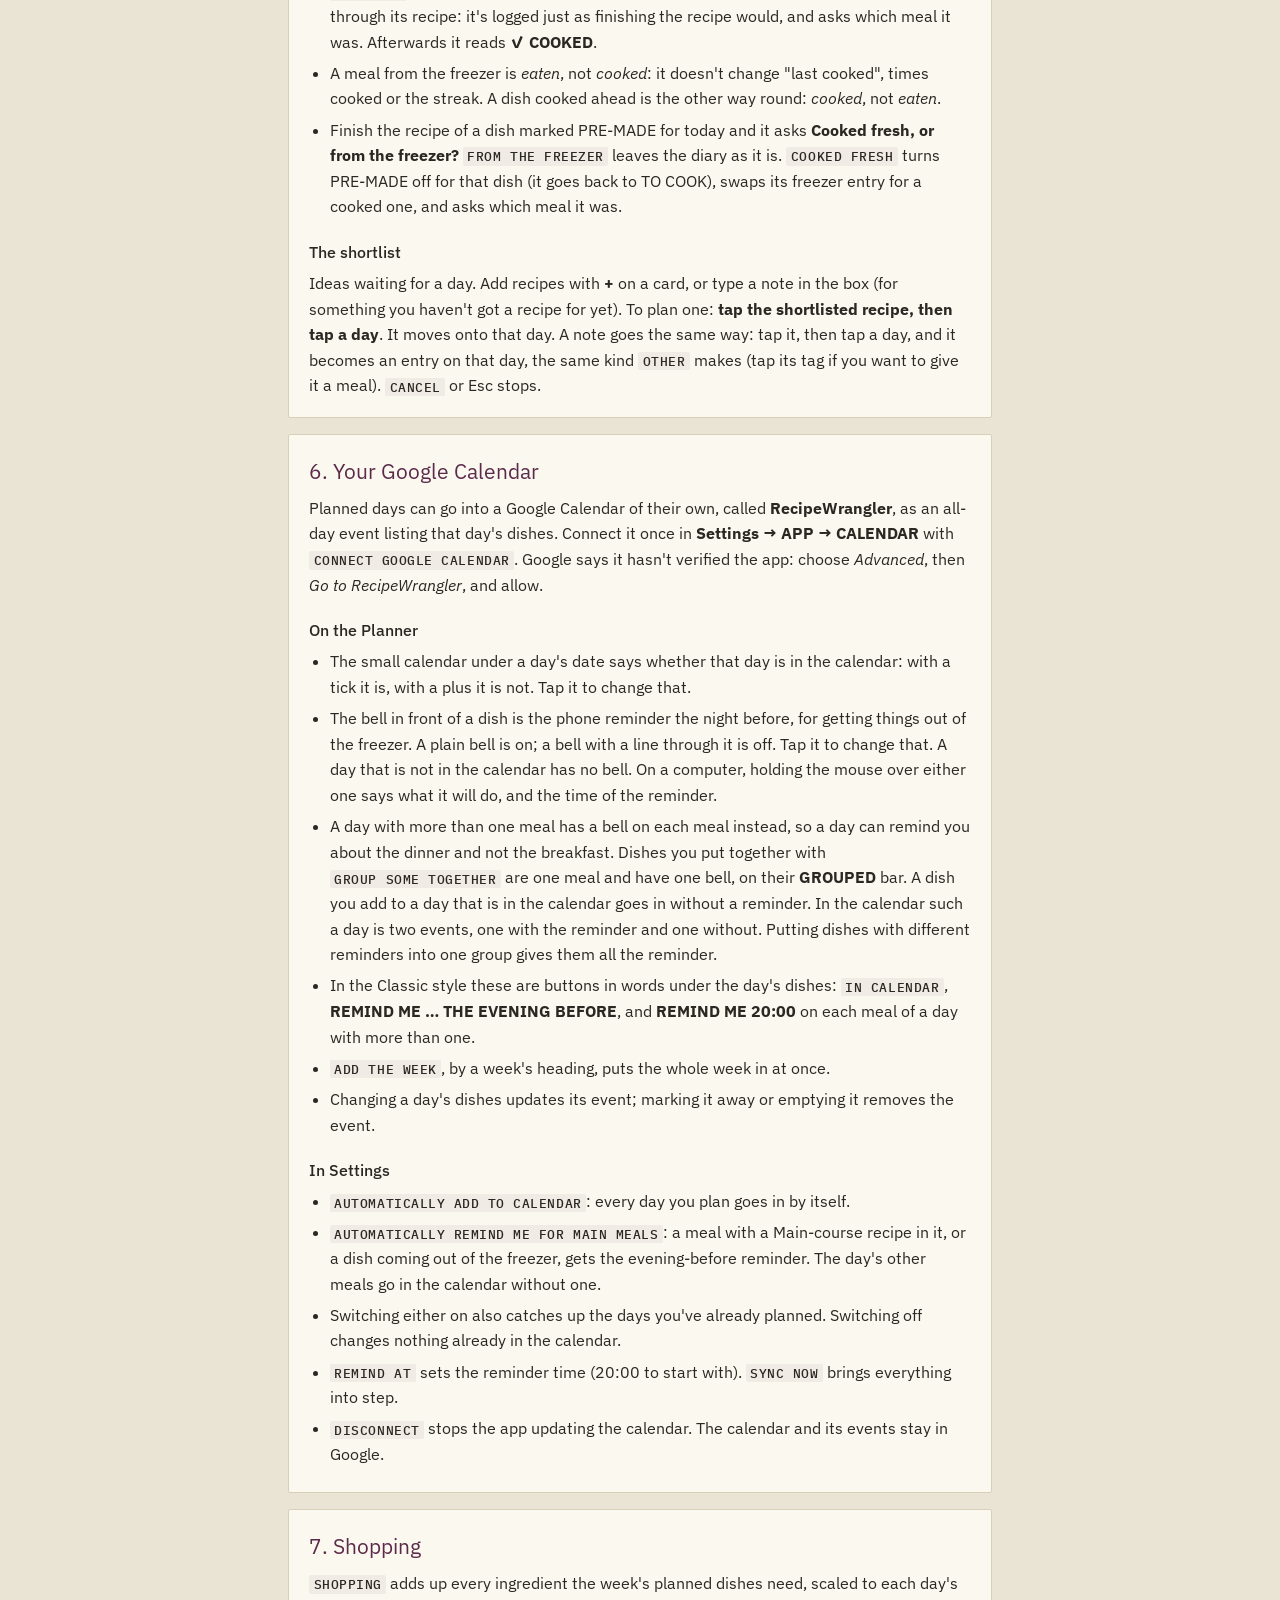
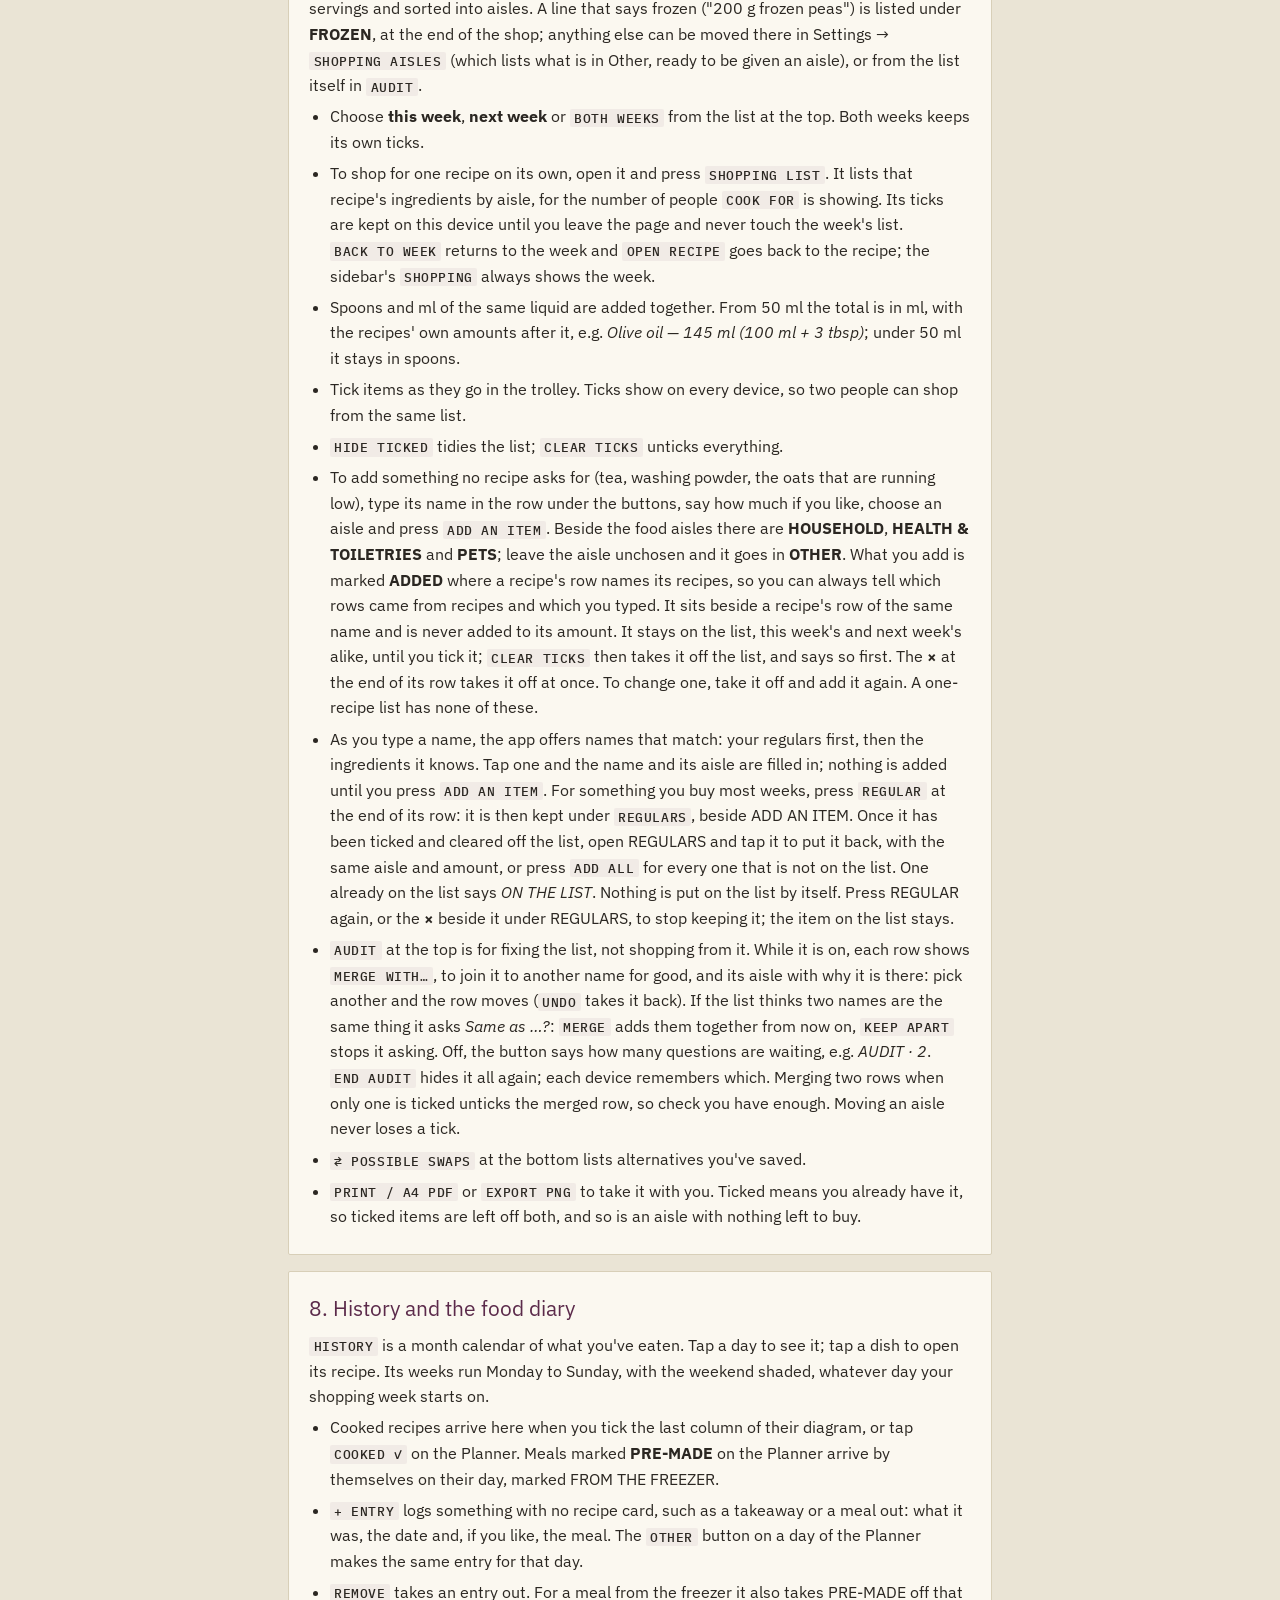
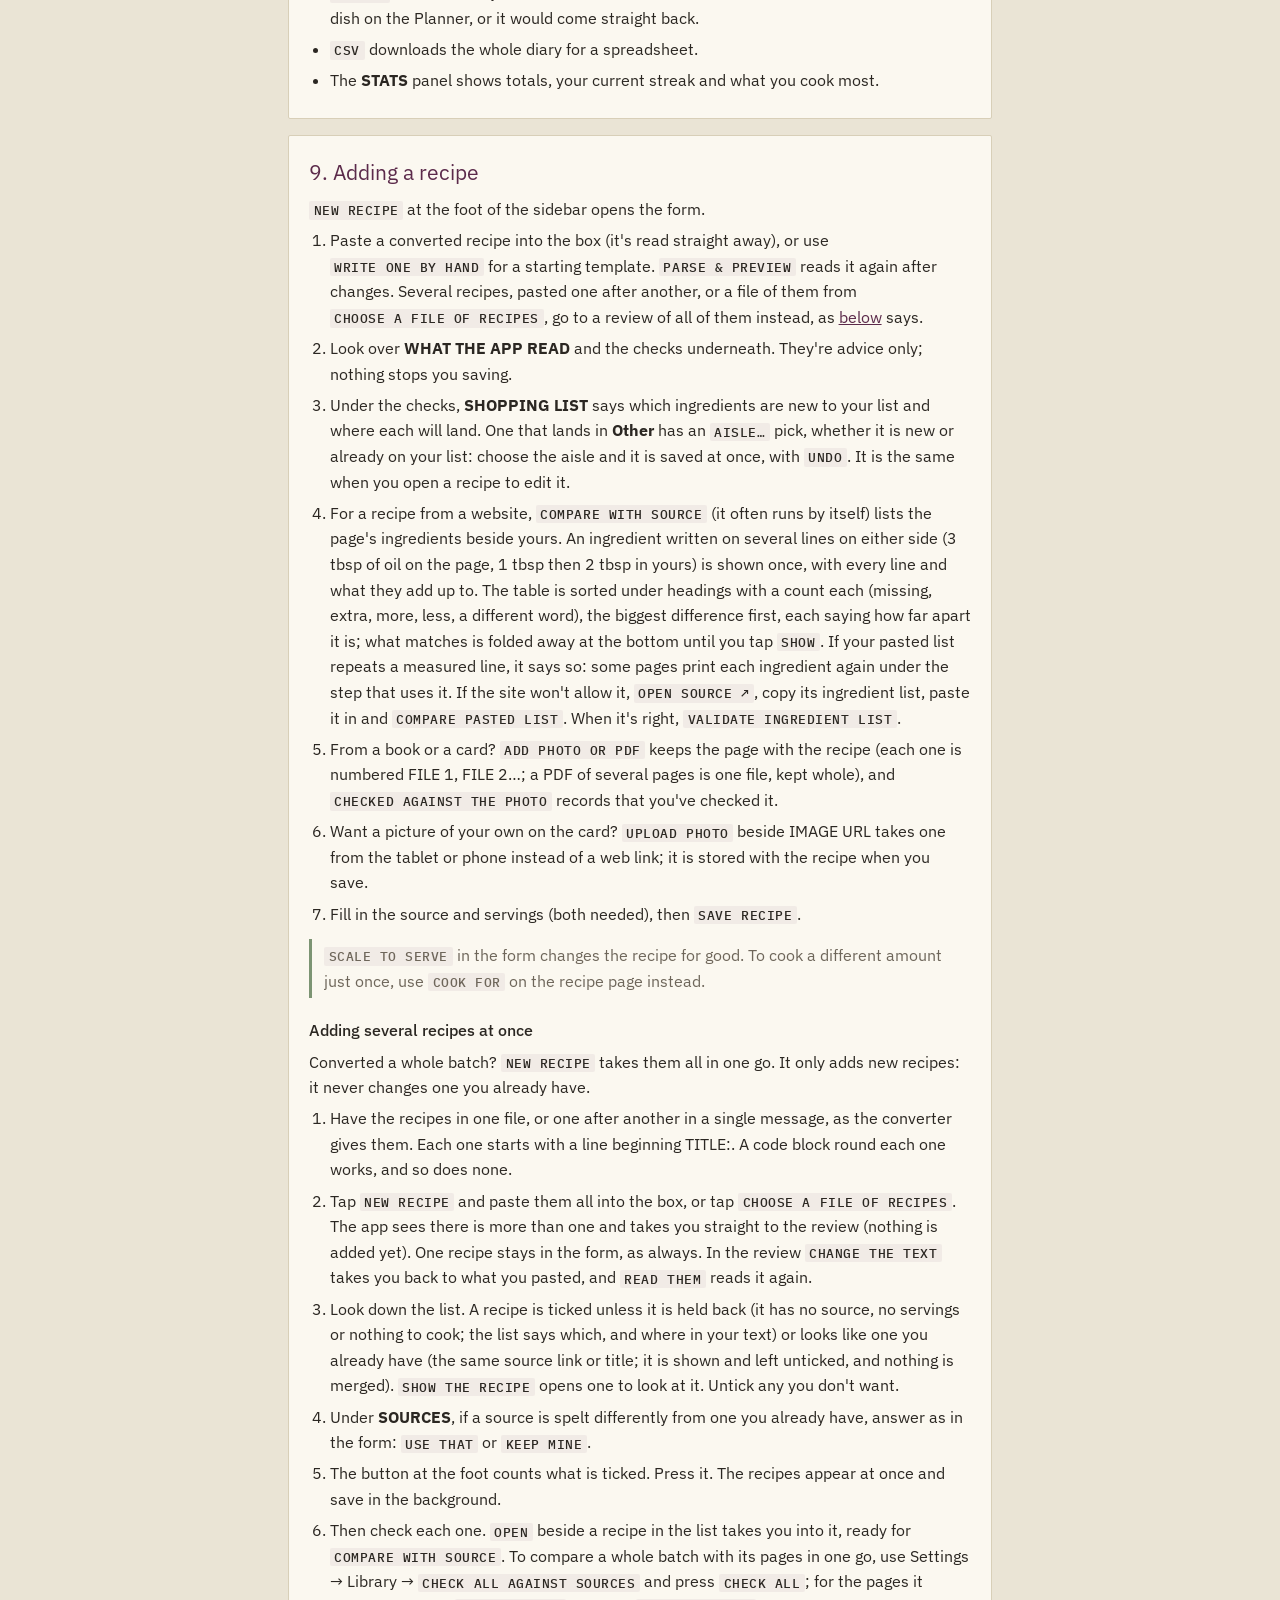
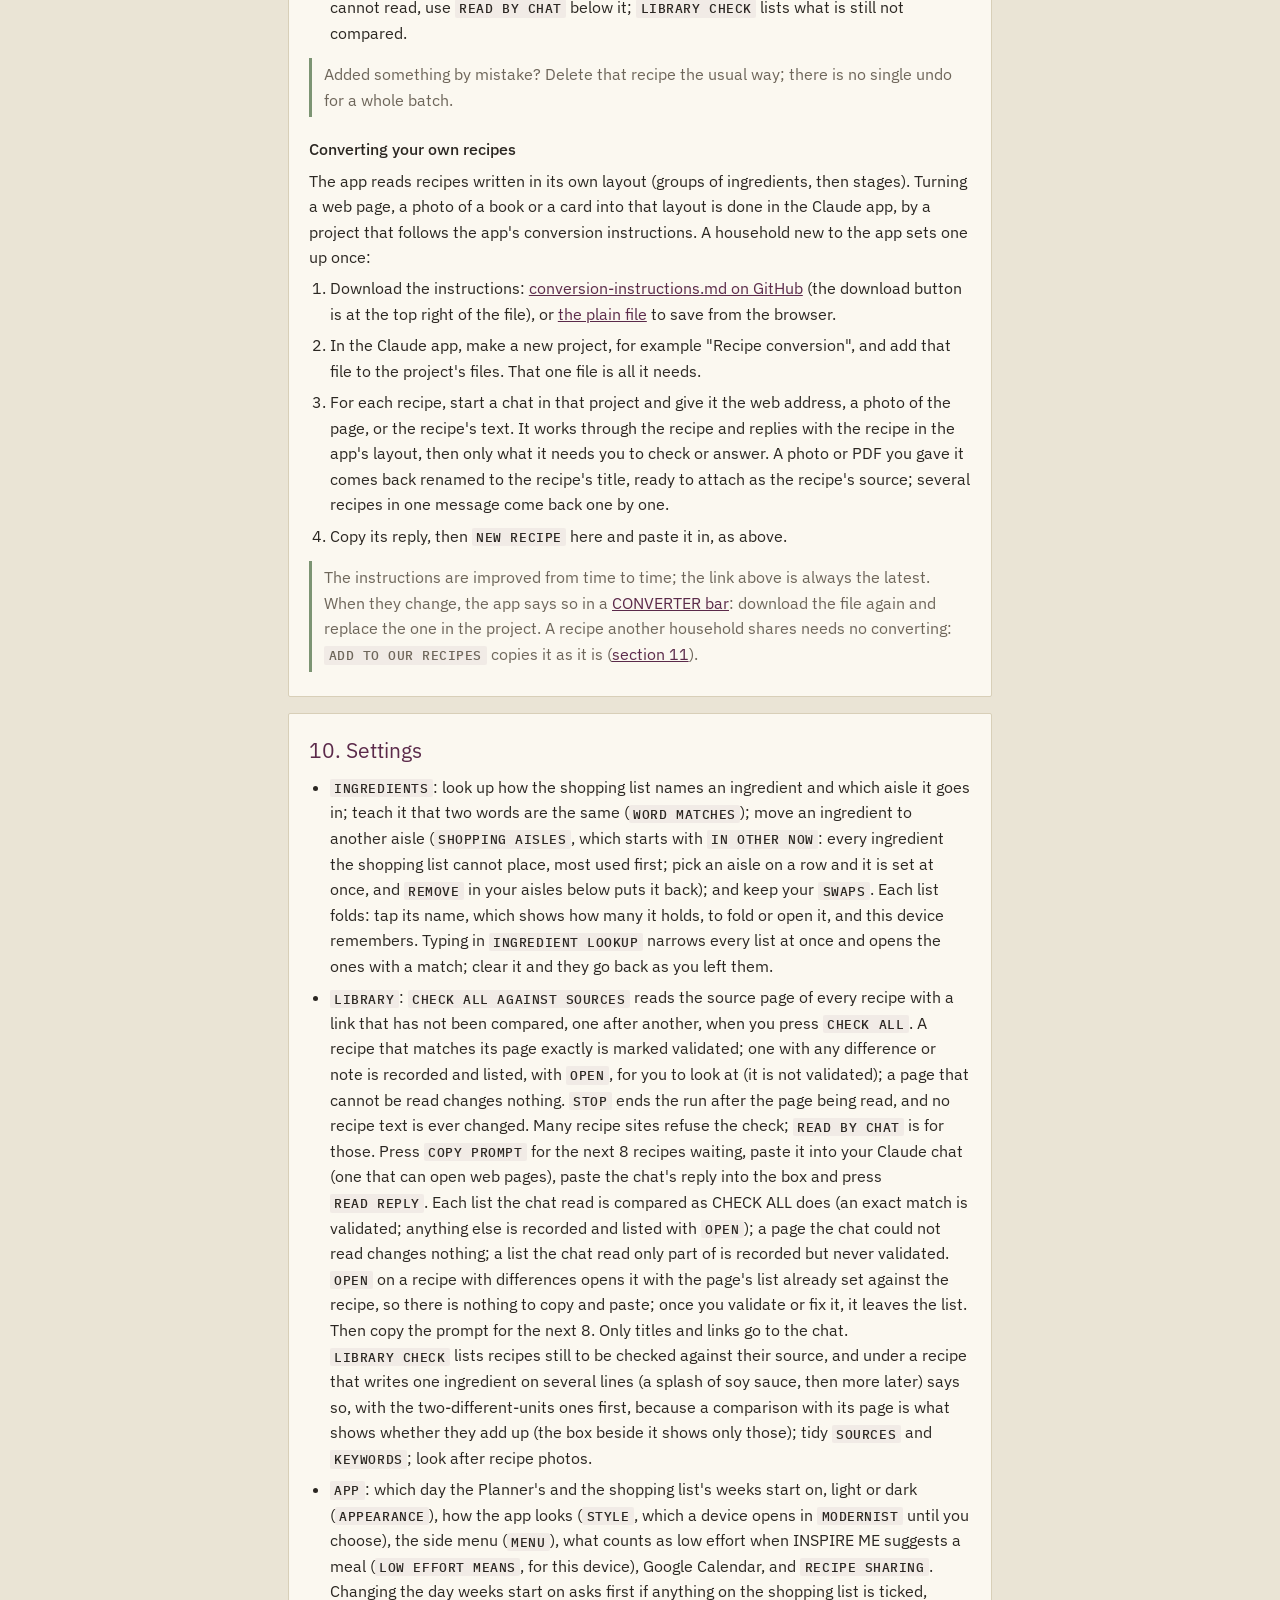
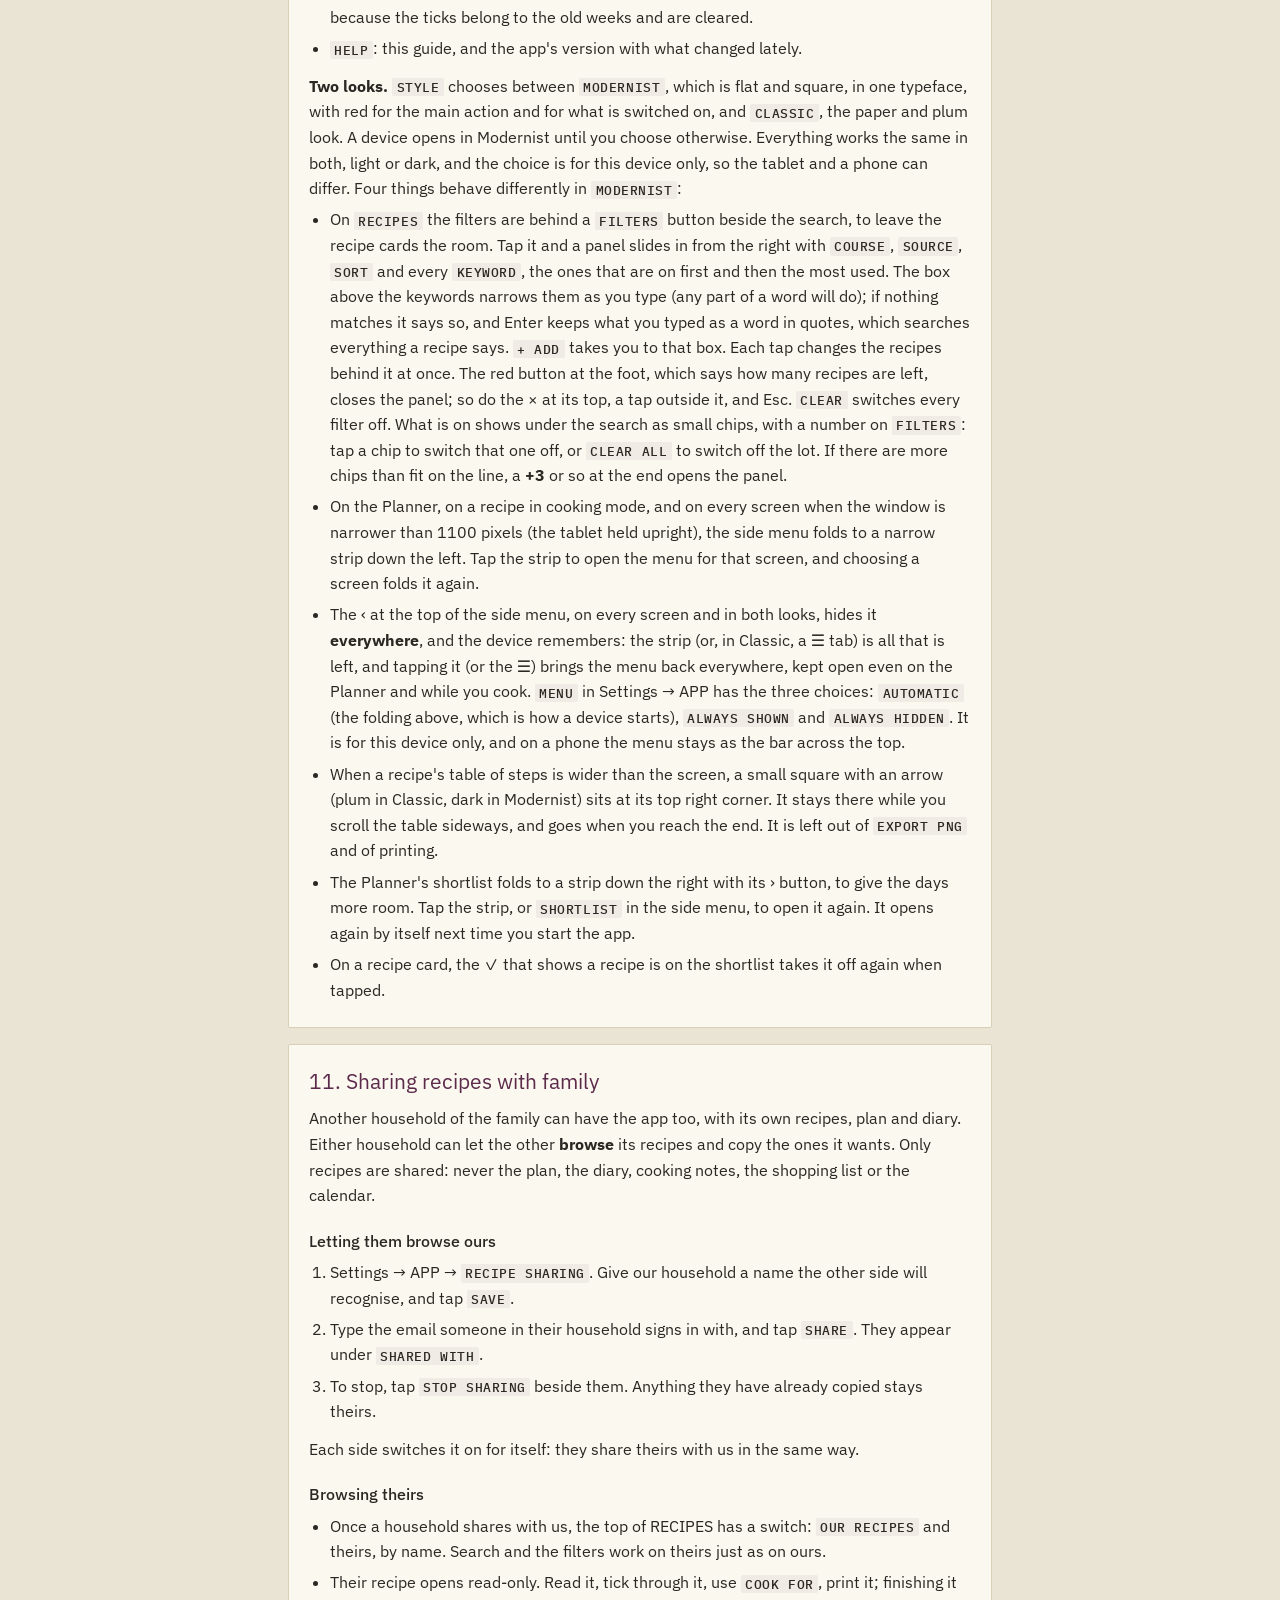
==== commit 3243c71f: "Shopping extras, slice 2: REGULARS, and names offered as you type (#241) REGULAR on an added item ke" ====
--- a/help.html
+++ b/help.html
@@ -372,6 +372,12 @@
       It sits beside a recipe's row of the same name and is never added to its amount. It stays on the list, this week's and next week's
       alike, until you tick it; <b class="ui">CLEAR TICKS</b> then takes it off the list, and says so first. The <b>×</b> at the end of its
       row takes it off at once. To change one, take it off and add it again. A one-recipe list has none of these.</li>
+    <li id="shopping-regulars">As you type a name, the app offers names that match: your regulars first, then the ingredients it knows. Tap one and
+      the name and its aisle are filled in; nothing is added until you press <b class="ui">ADD AN ITEM</b>. For something you buy most weeks,
+      press <b class="ui">REGULAR</b> at the end of its row: it is then kept under <b class="ui">REGULARS</b>, beside ADD AN ITEM. Once it has been
+      ticked and cleared off the list, open REGULARS and tap it to put it back, with the same aisle and amount, or press
+      <b class="ui">ADD ALL</b> for every one that is not on the list. One already on the list says <i>ON THE LIST</i>. Nothing is put on the list
+      by itself. Press REGULAR again, or the <b>×</b> beside it under REGULARS, to stop keeping it; the item on the list stays.</li>
     <li id="shopping-audit"><b class="ui">AUDIT</b> at the top is for fixing the list, not shopping from it. While it is on, each
       row shows <b class="ui">MERGE WITH…</b>, to join it to another name for good, and its aisle with why it is there: pick
       another and the row moves (<b class="ui">UNDO</b> takes it back). If the list thinks two names are the same thing it
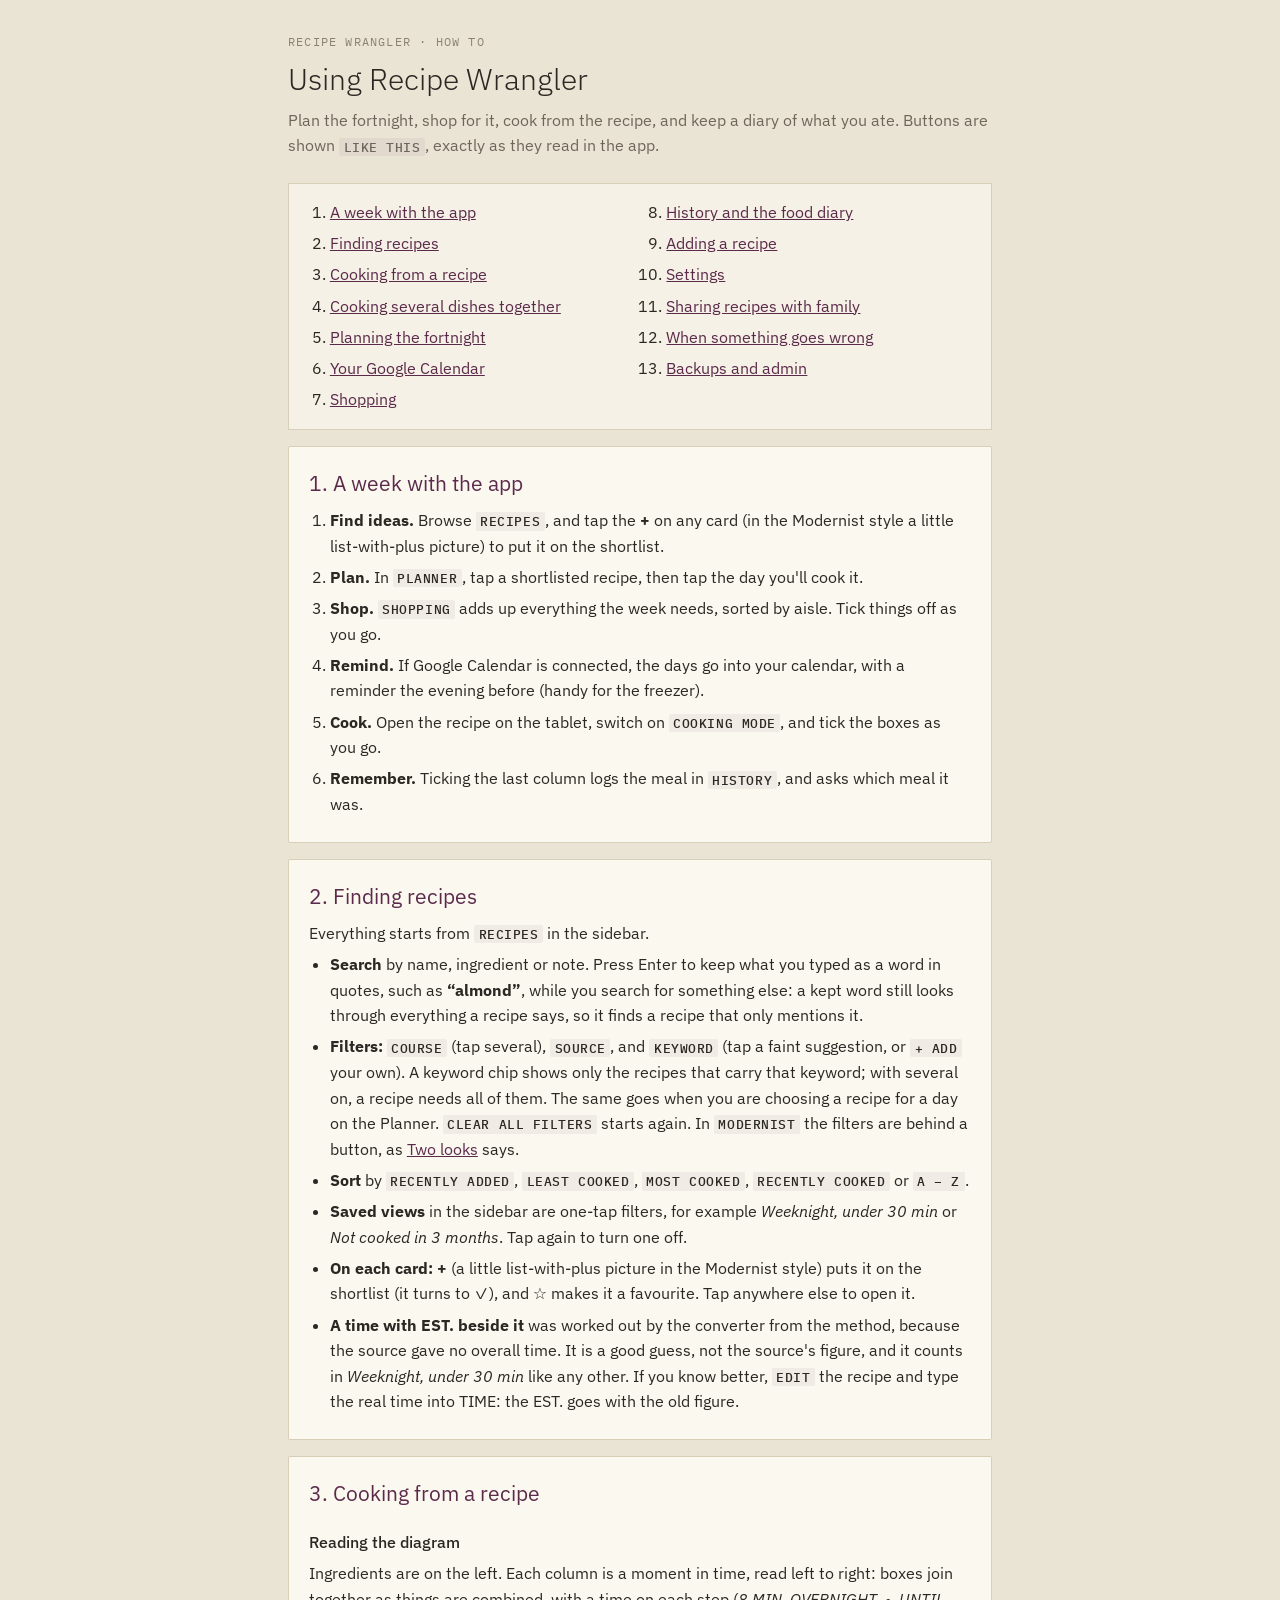
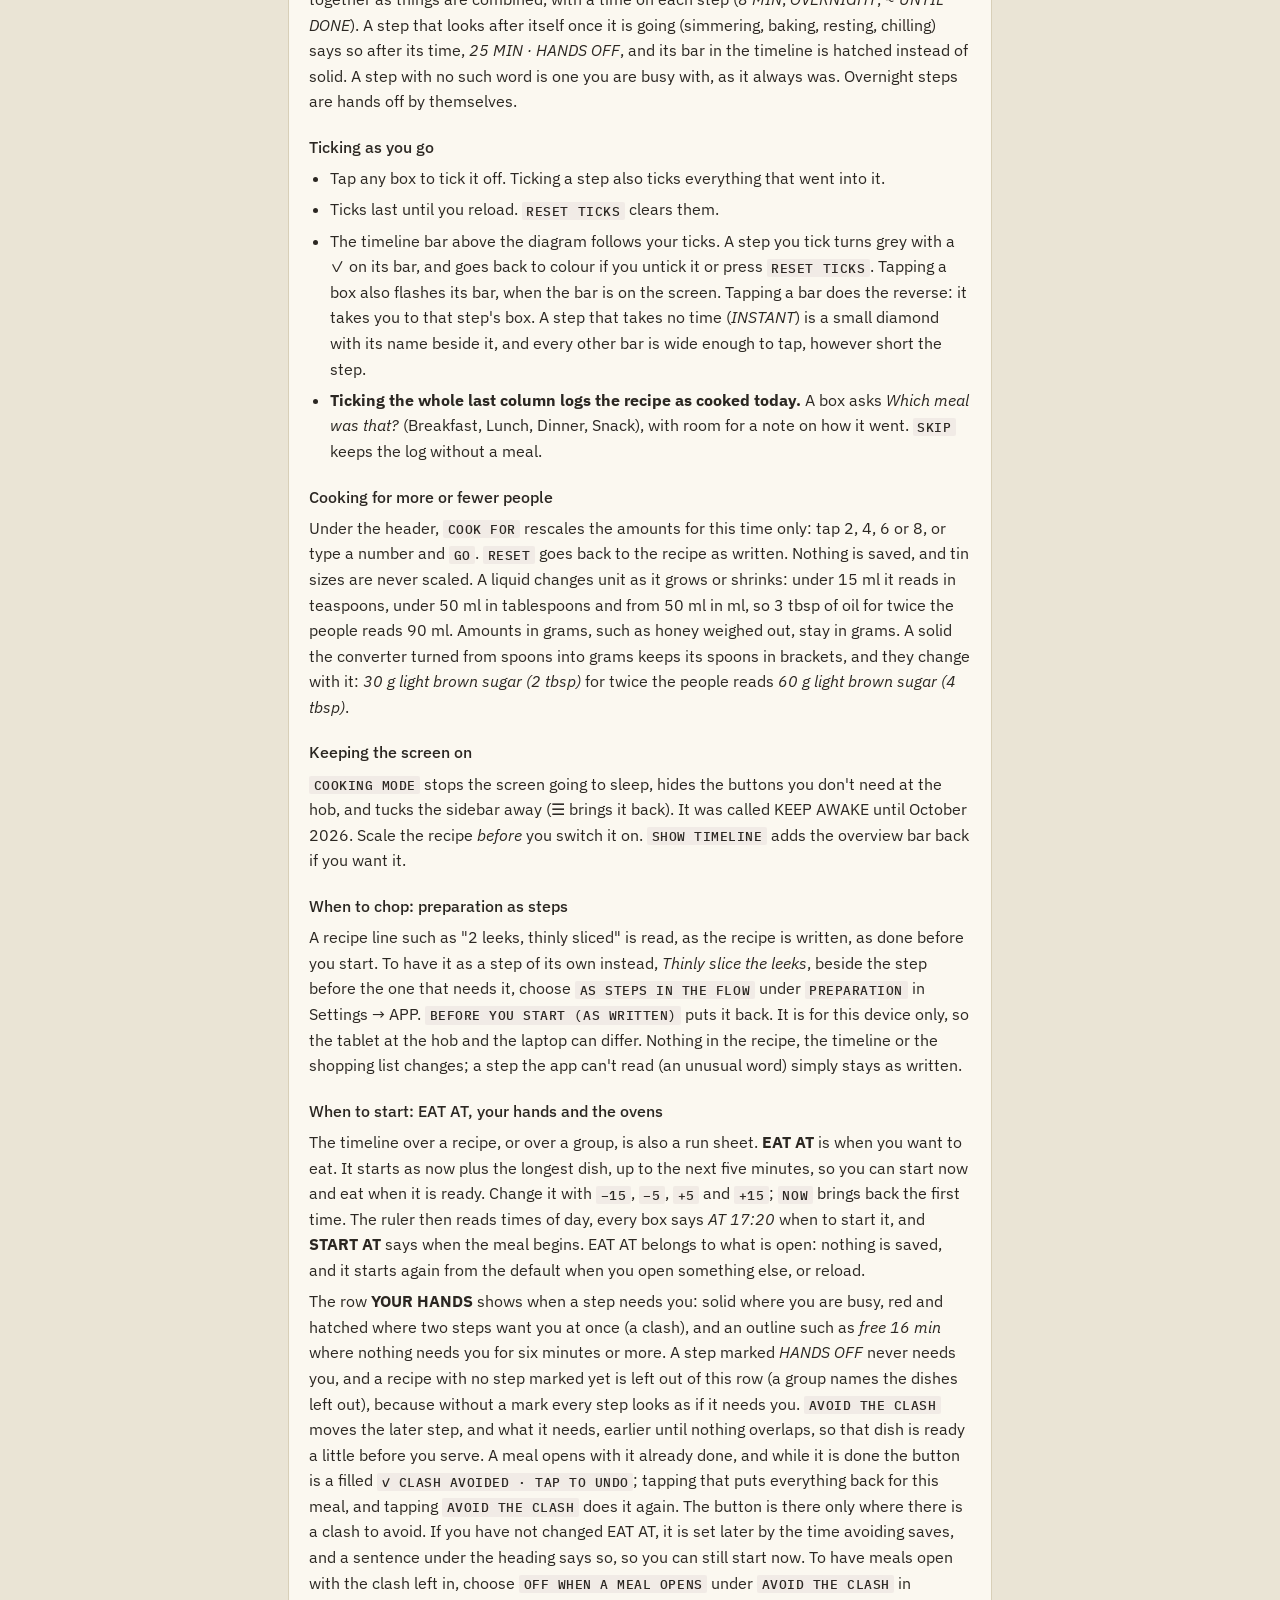
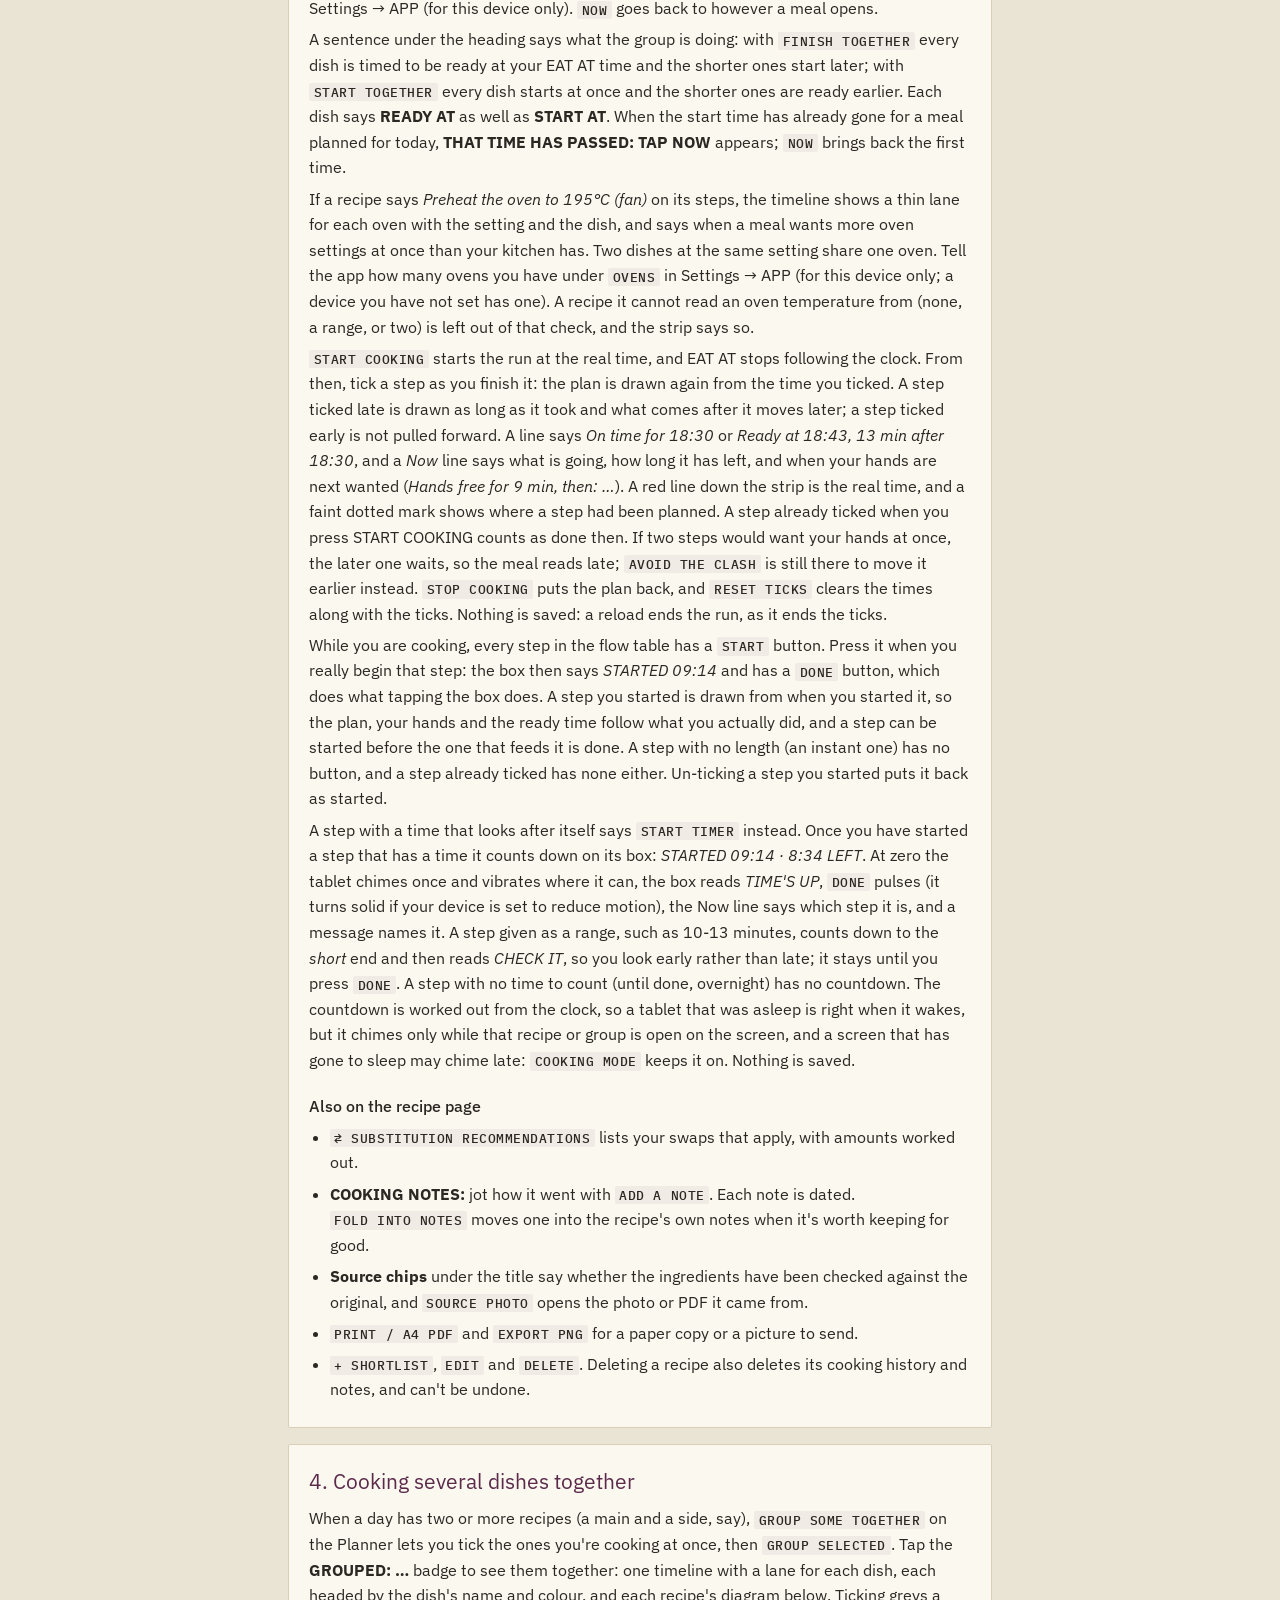
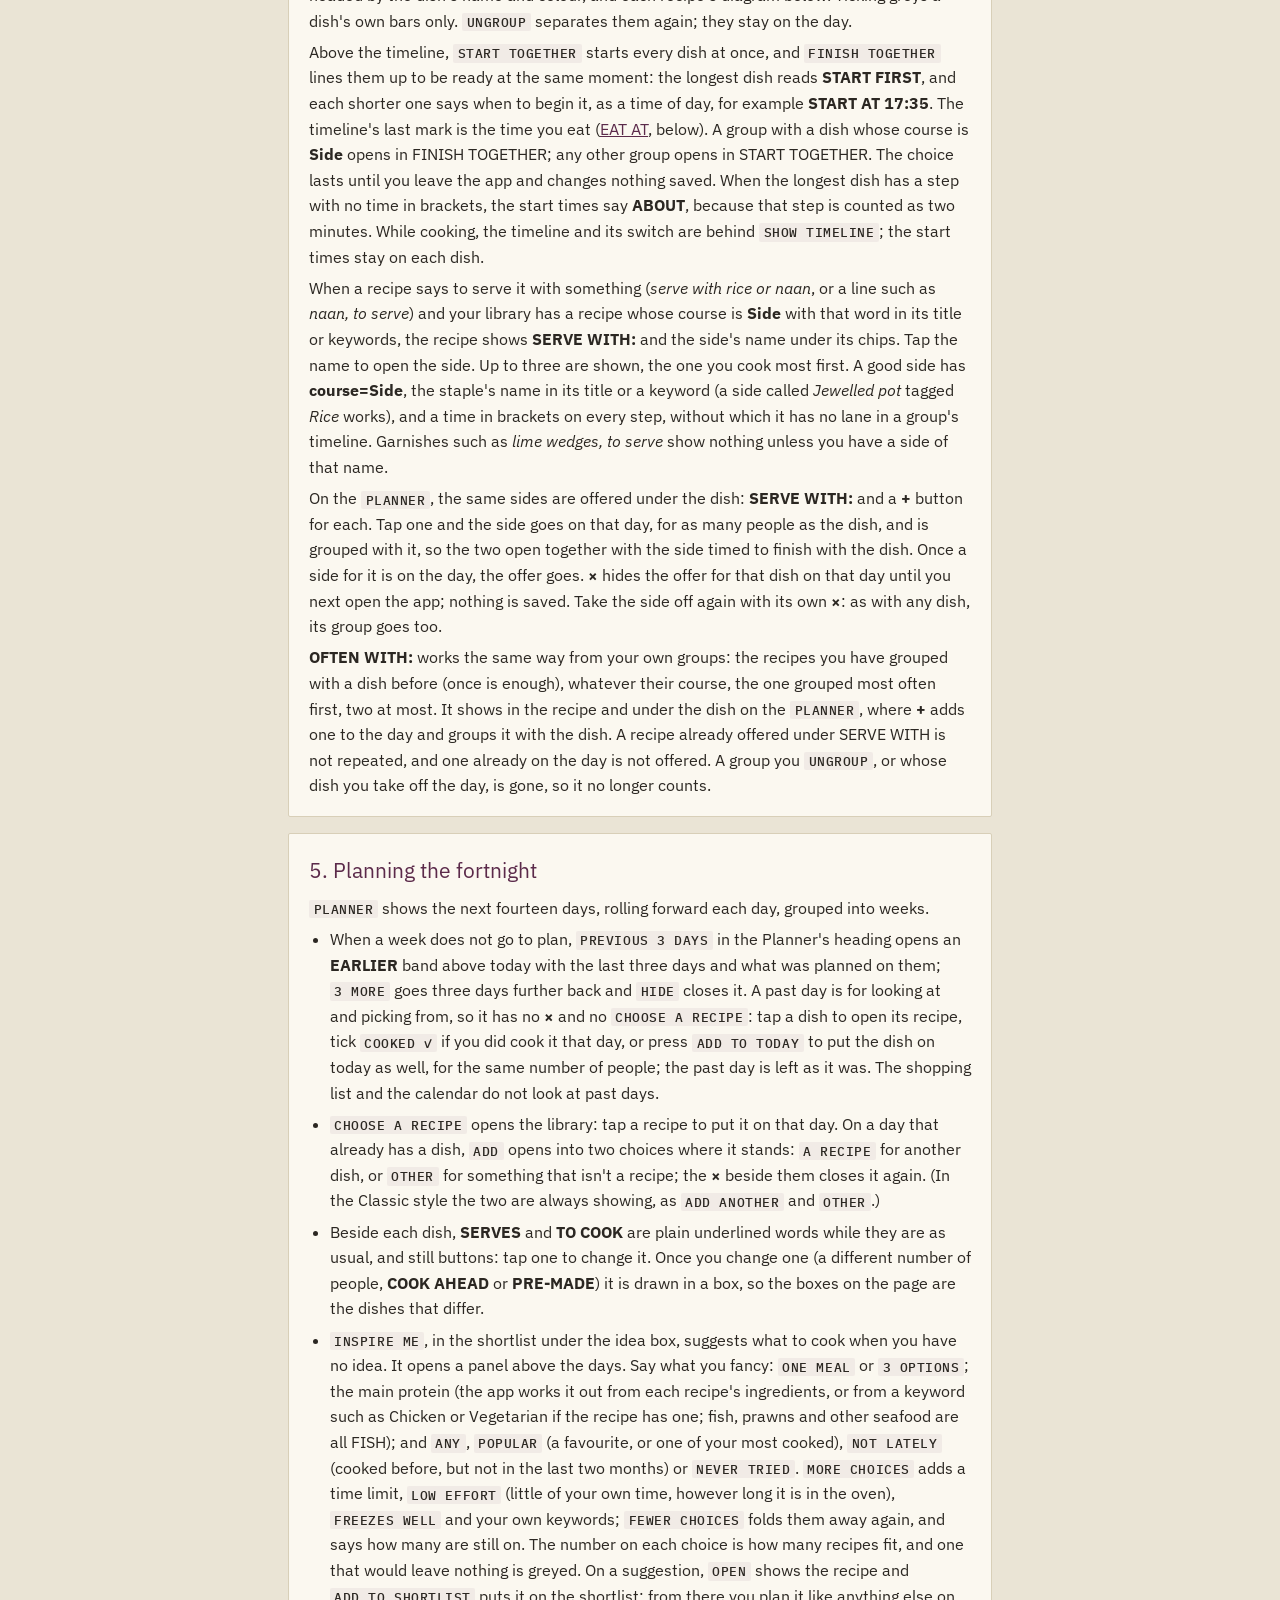
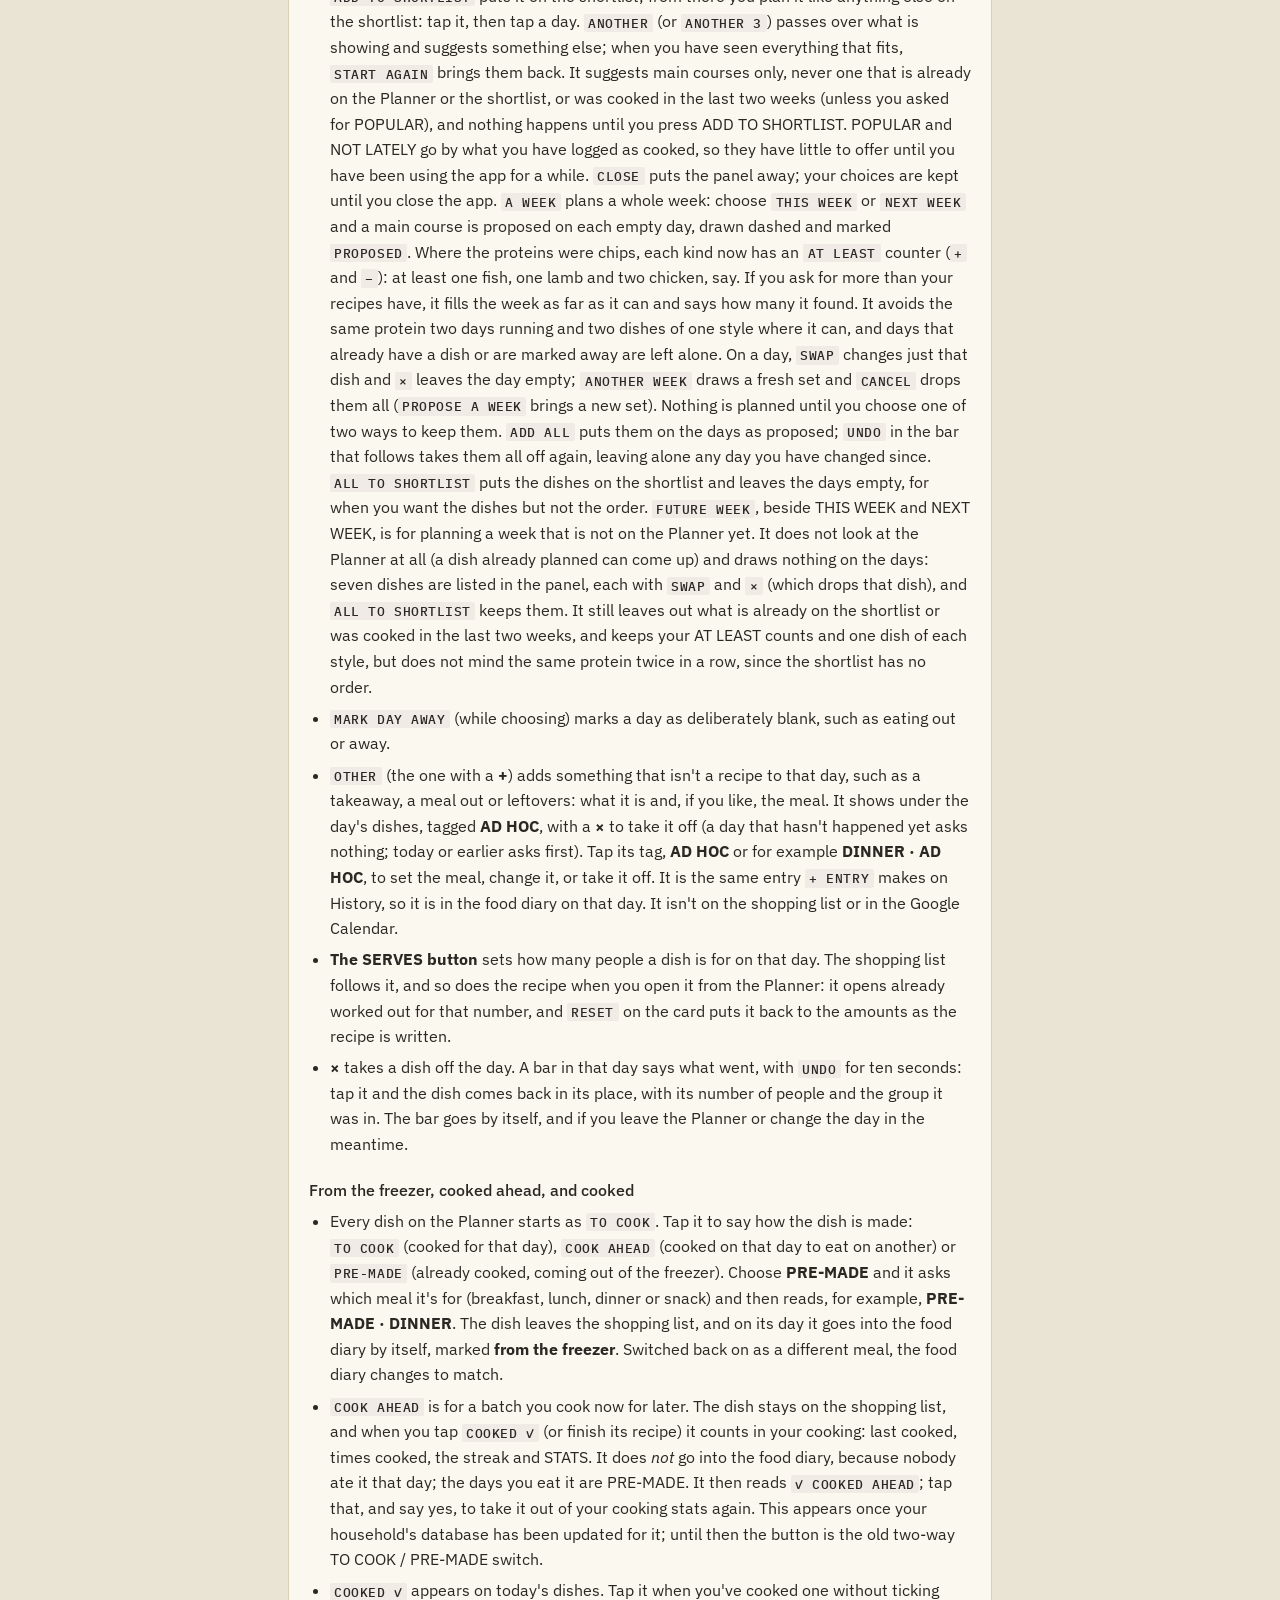
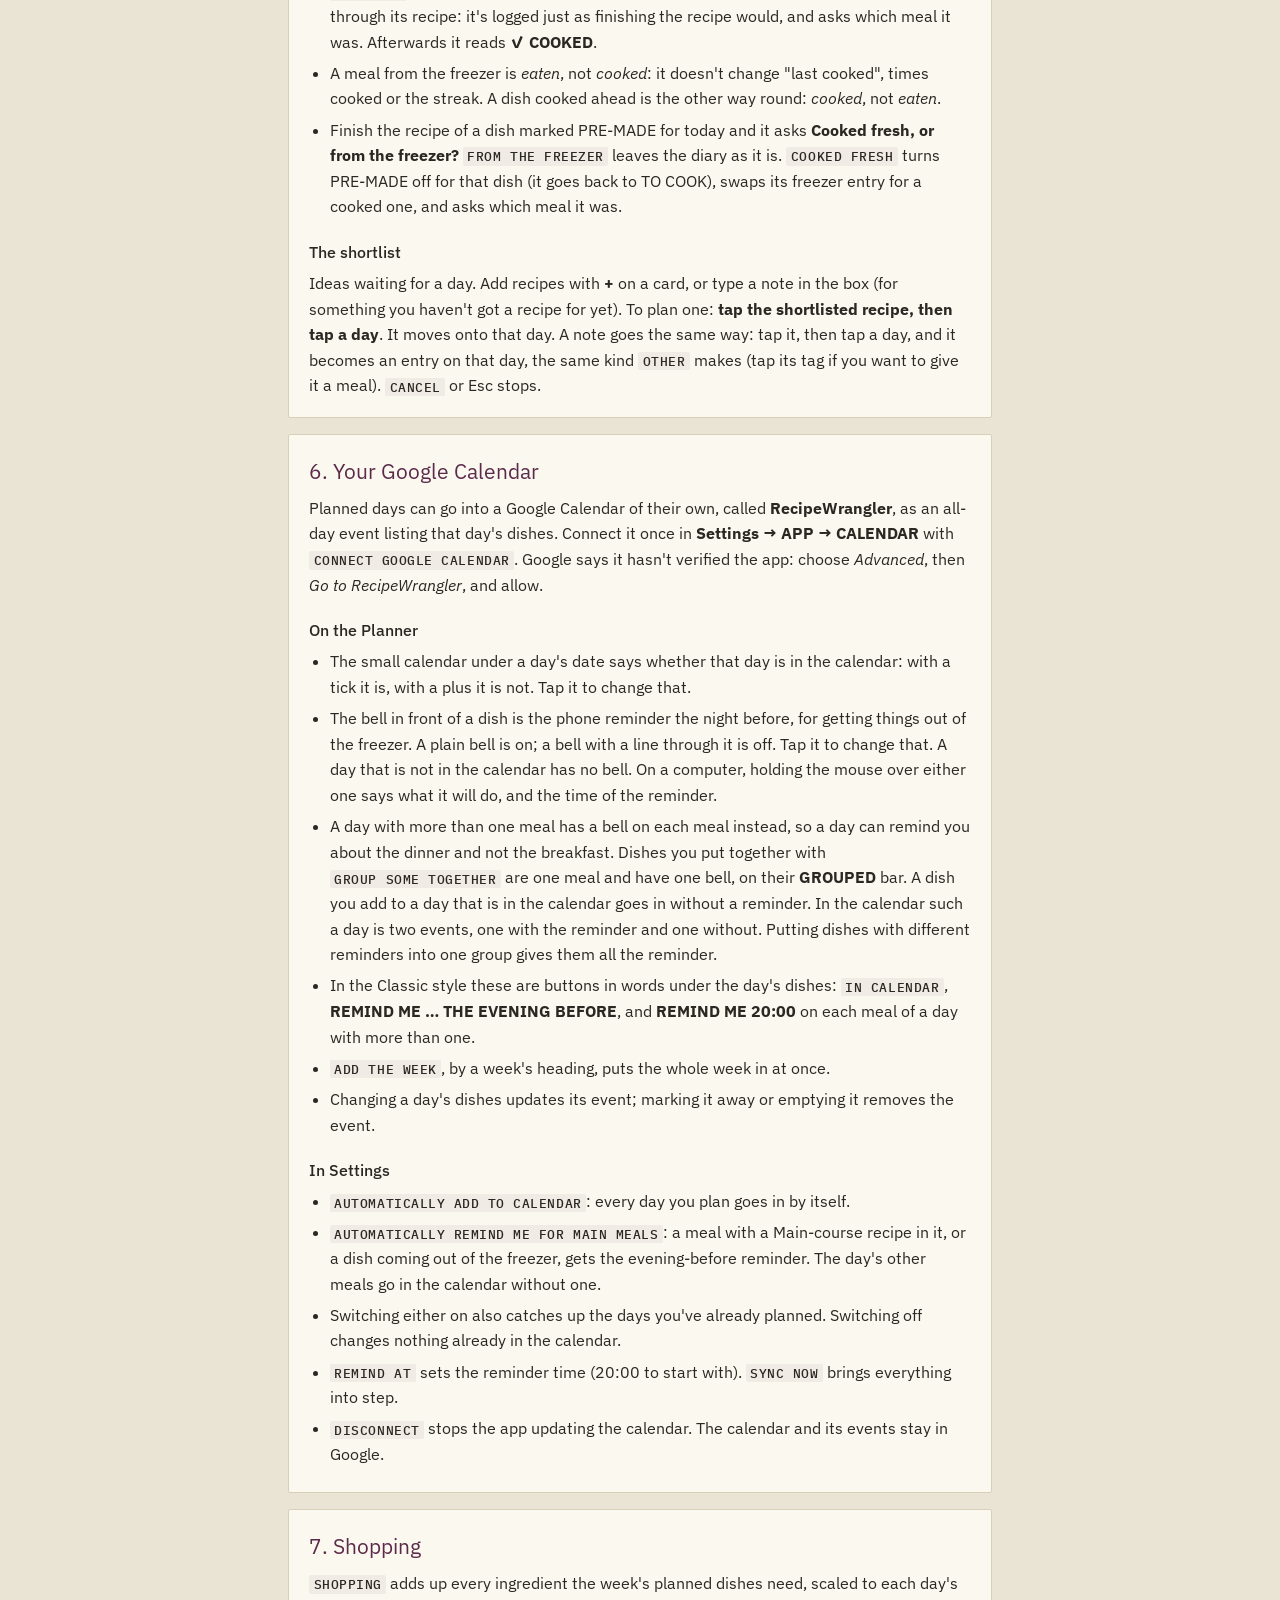
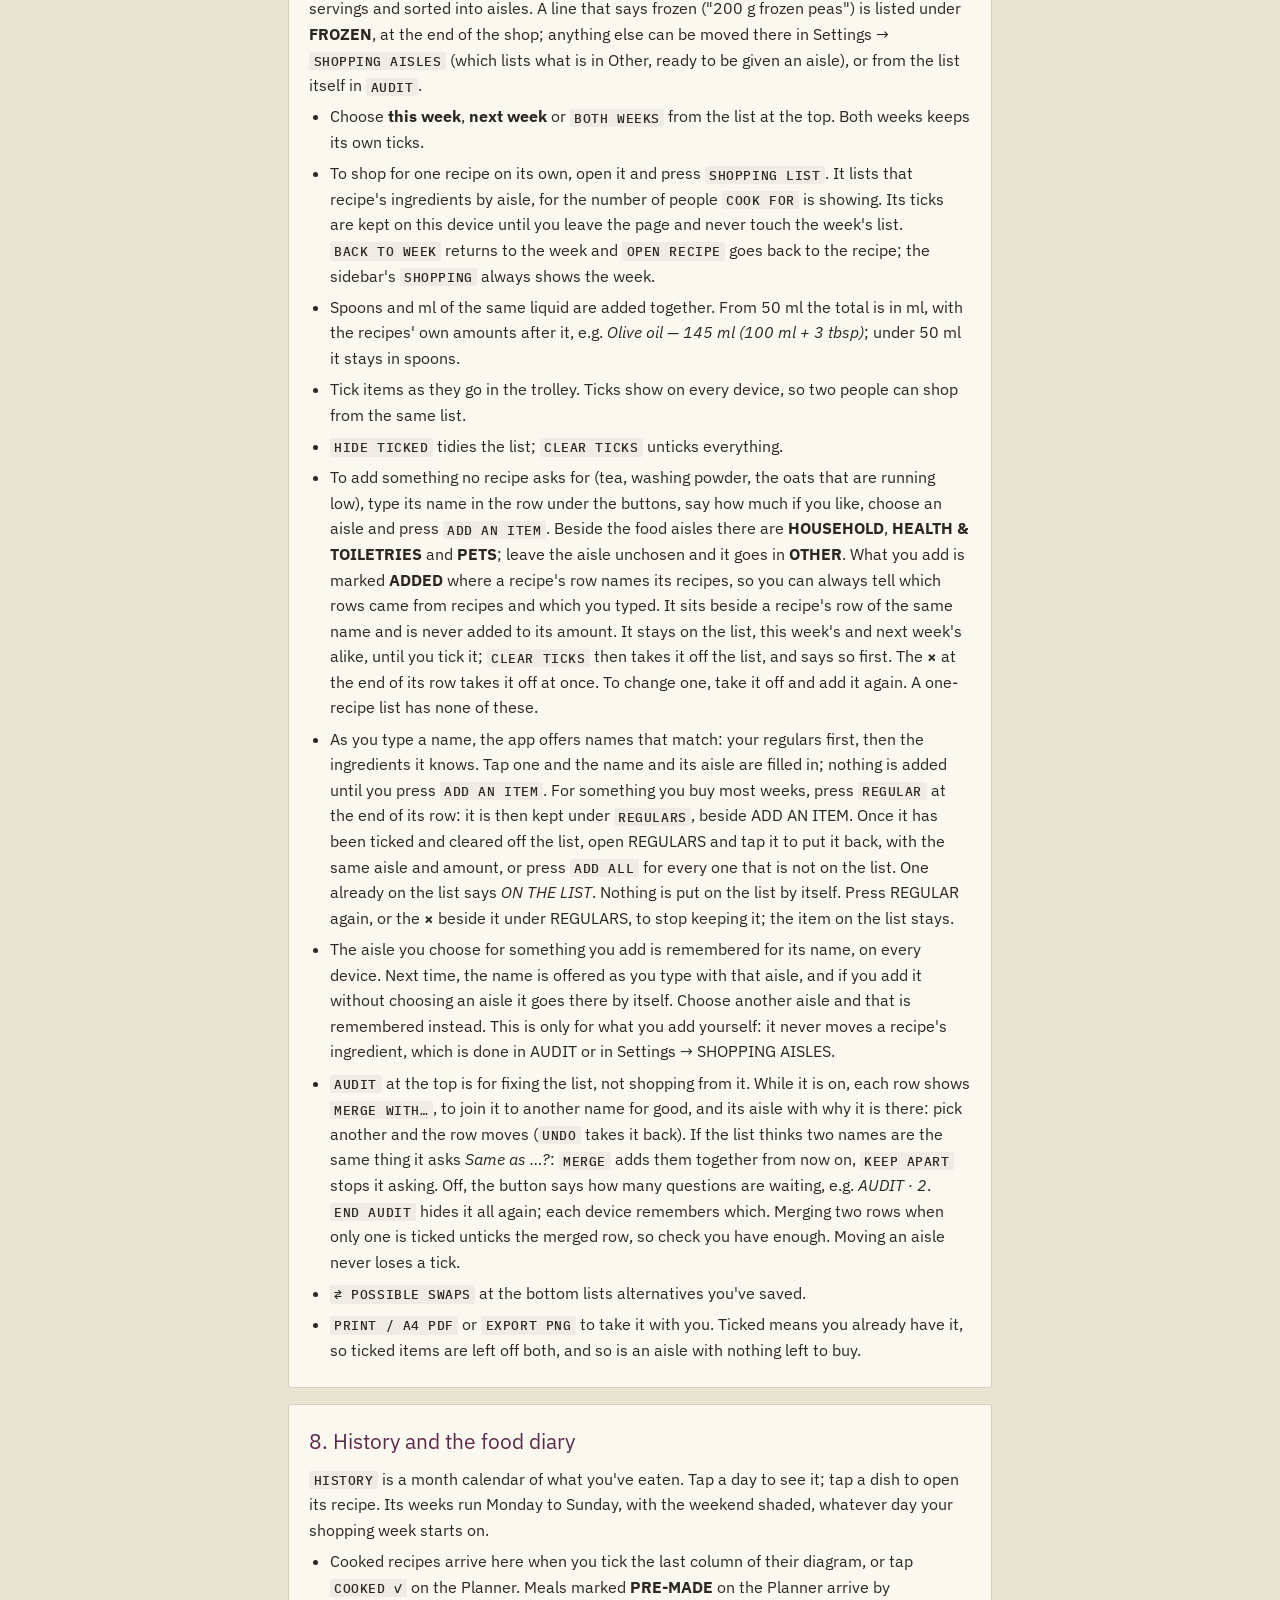
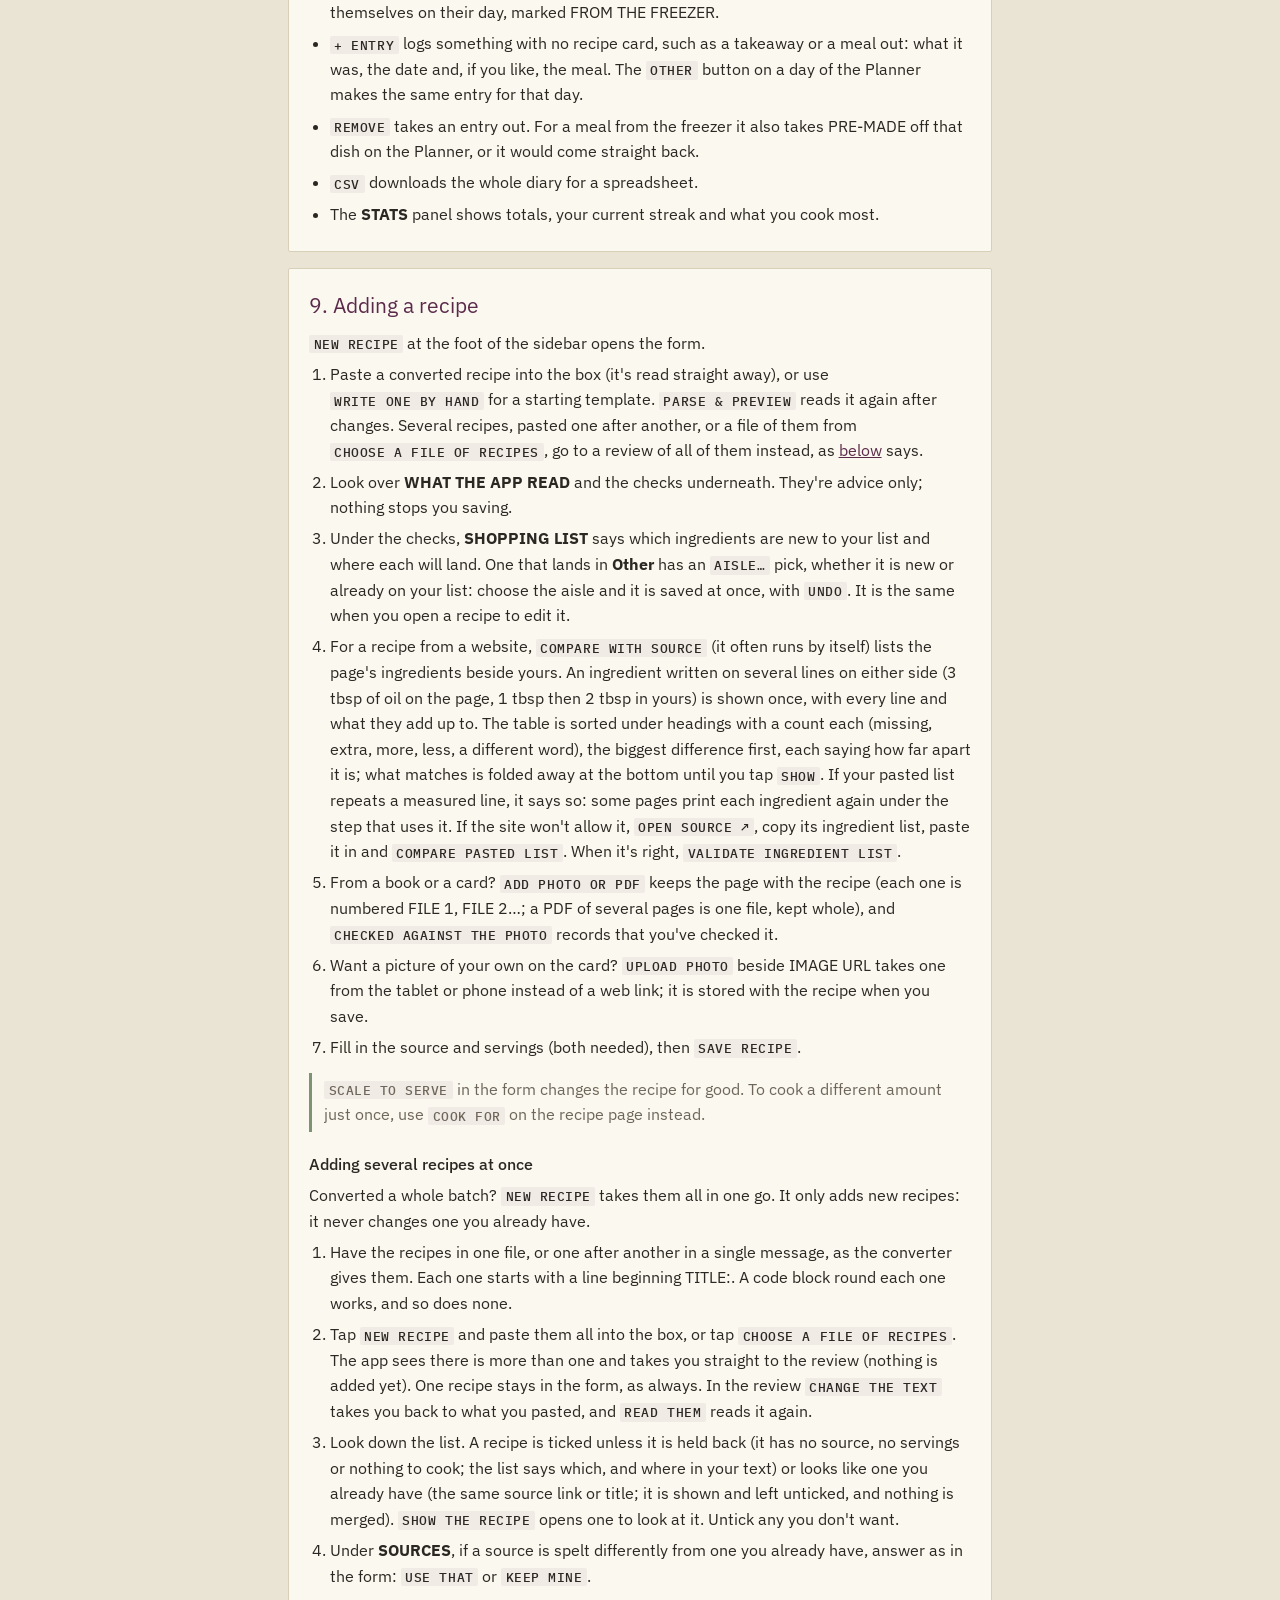
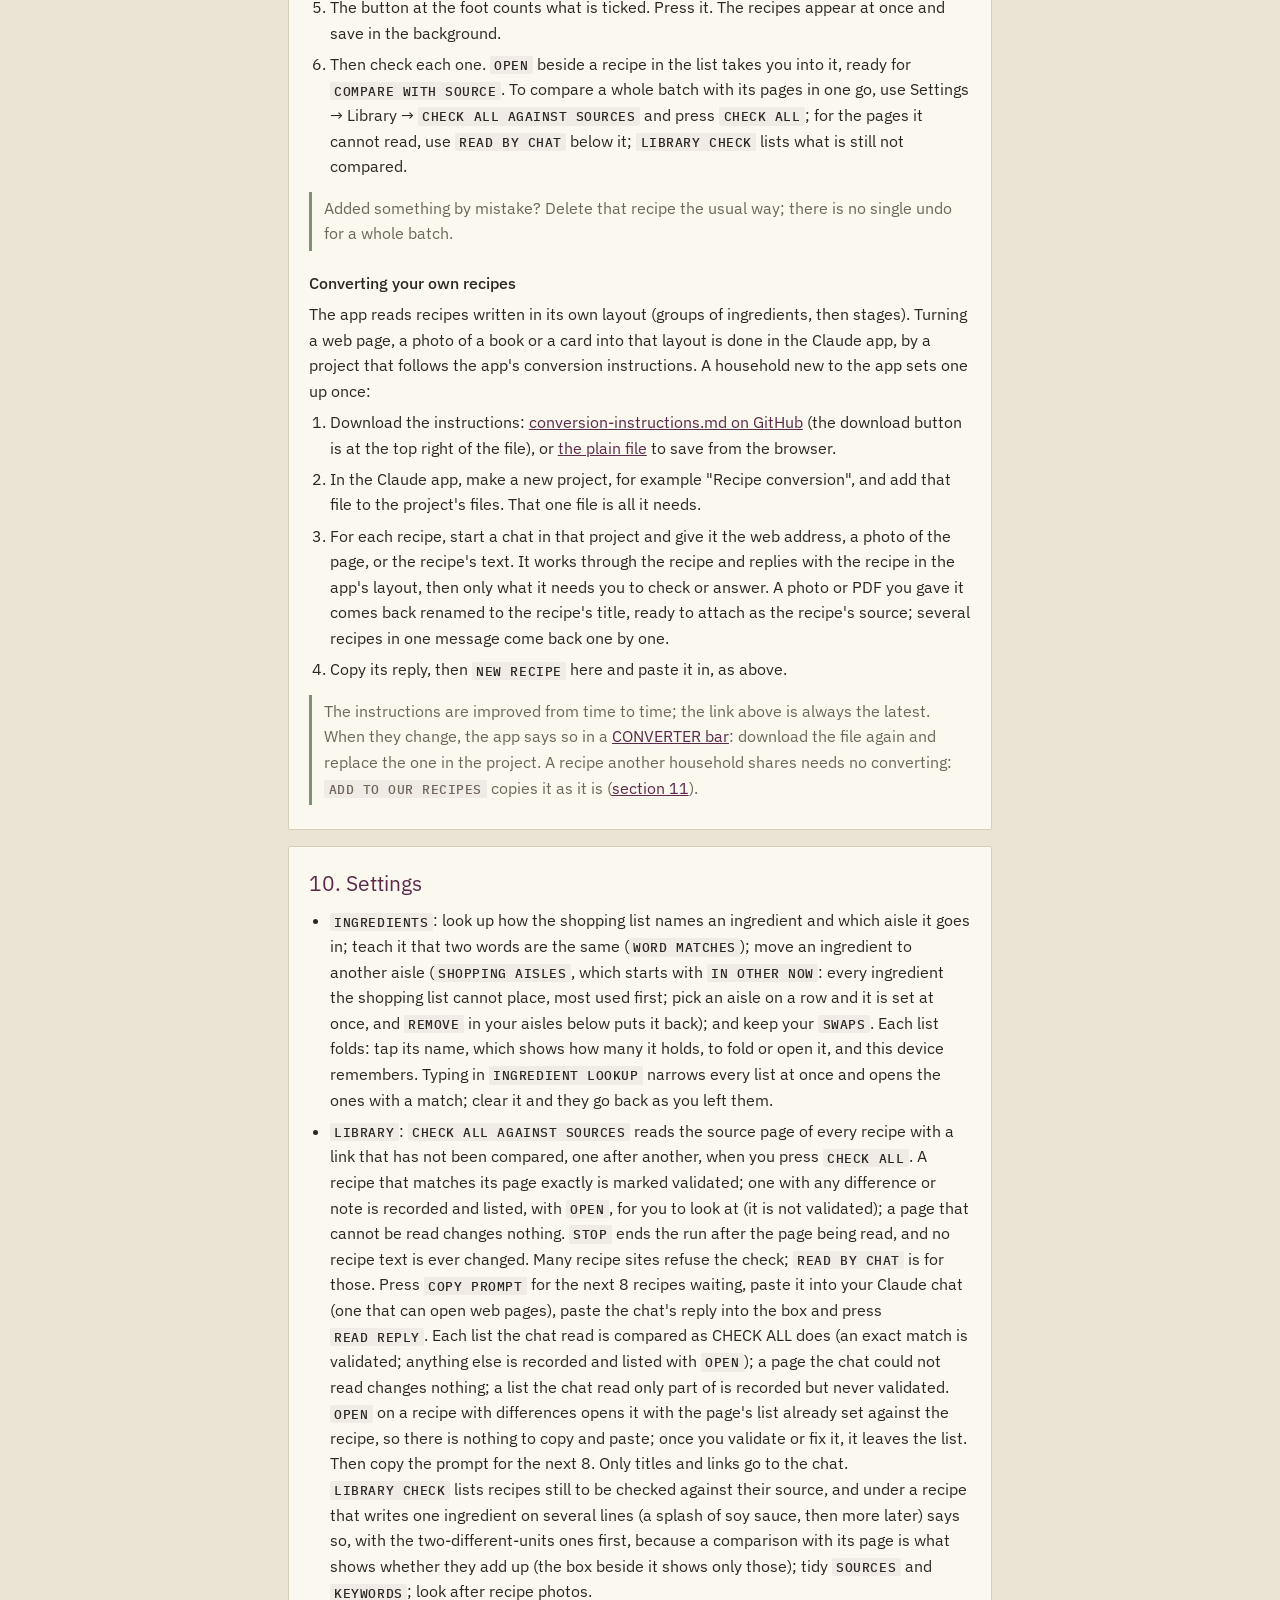
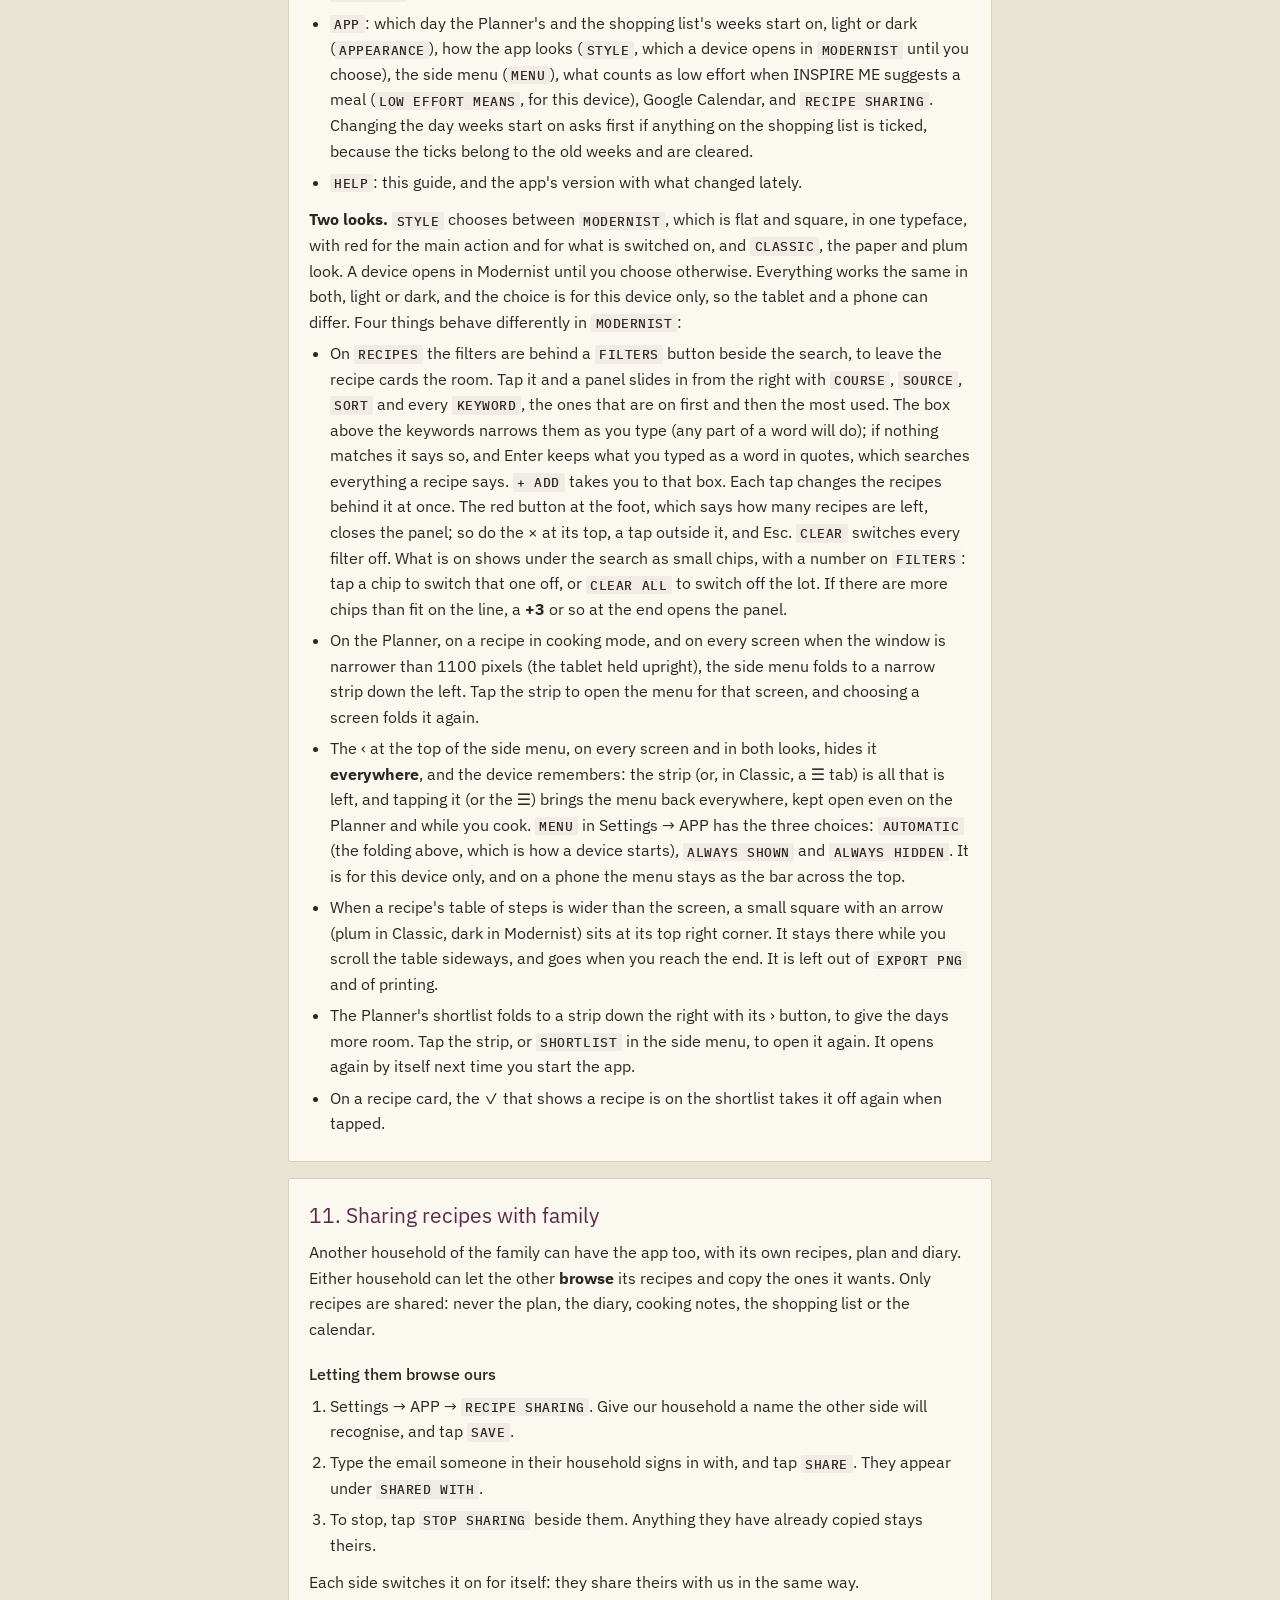
==== commit c94ad929: "Shopping extras, slice 3: the aisle an added item was given, remembered (#241) Adding an item with a" ====
--- a/help.html
+++ b/help.html
@@ -378,6 +378,10 @@
       ticked and cleared off the list, open REGULARS and tap it to put it back, with the same aisle and amount, or press
       <b class="ui">ADD ALL</b> for every one that is not on the list. One already on the list says <i>ON THE LIST</i>. Nothing is put on the list
       by itself. Press REGULAR again, or the <b>×</b> beside it under REGULARS, to stop keeping it; the item on the list stays.</li>
+    <li id="shopping-extra-aisles">The aisle you choose for something you add is remembered for its name, on every device. Next time, the name is
+      offered as you type with that aisle, and if you add it without choosing an aisle it goes there by itself. Choose another aisle
+      and that is remembered instead. This is only for what you add yourself: it never moves a recipe's ingredient, which is done in
+      AUDIT or in Settings → SHOPPING AISLES.</li>
     <li id="shopping-audit"><b class="ui">AUDIT</b> at the top is for fixing the list, not shopping from it. While it is on, each
       row shows <b class="ui">MERGE WITH…</b>, to join it to another name for good, and its aisle with why it is there: pick
       another and the row moves (<b class="ui">UNDO</b> takes it back). If the list thinks two names are the same thing it
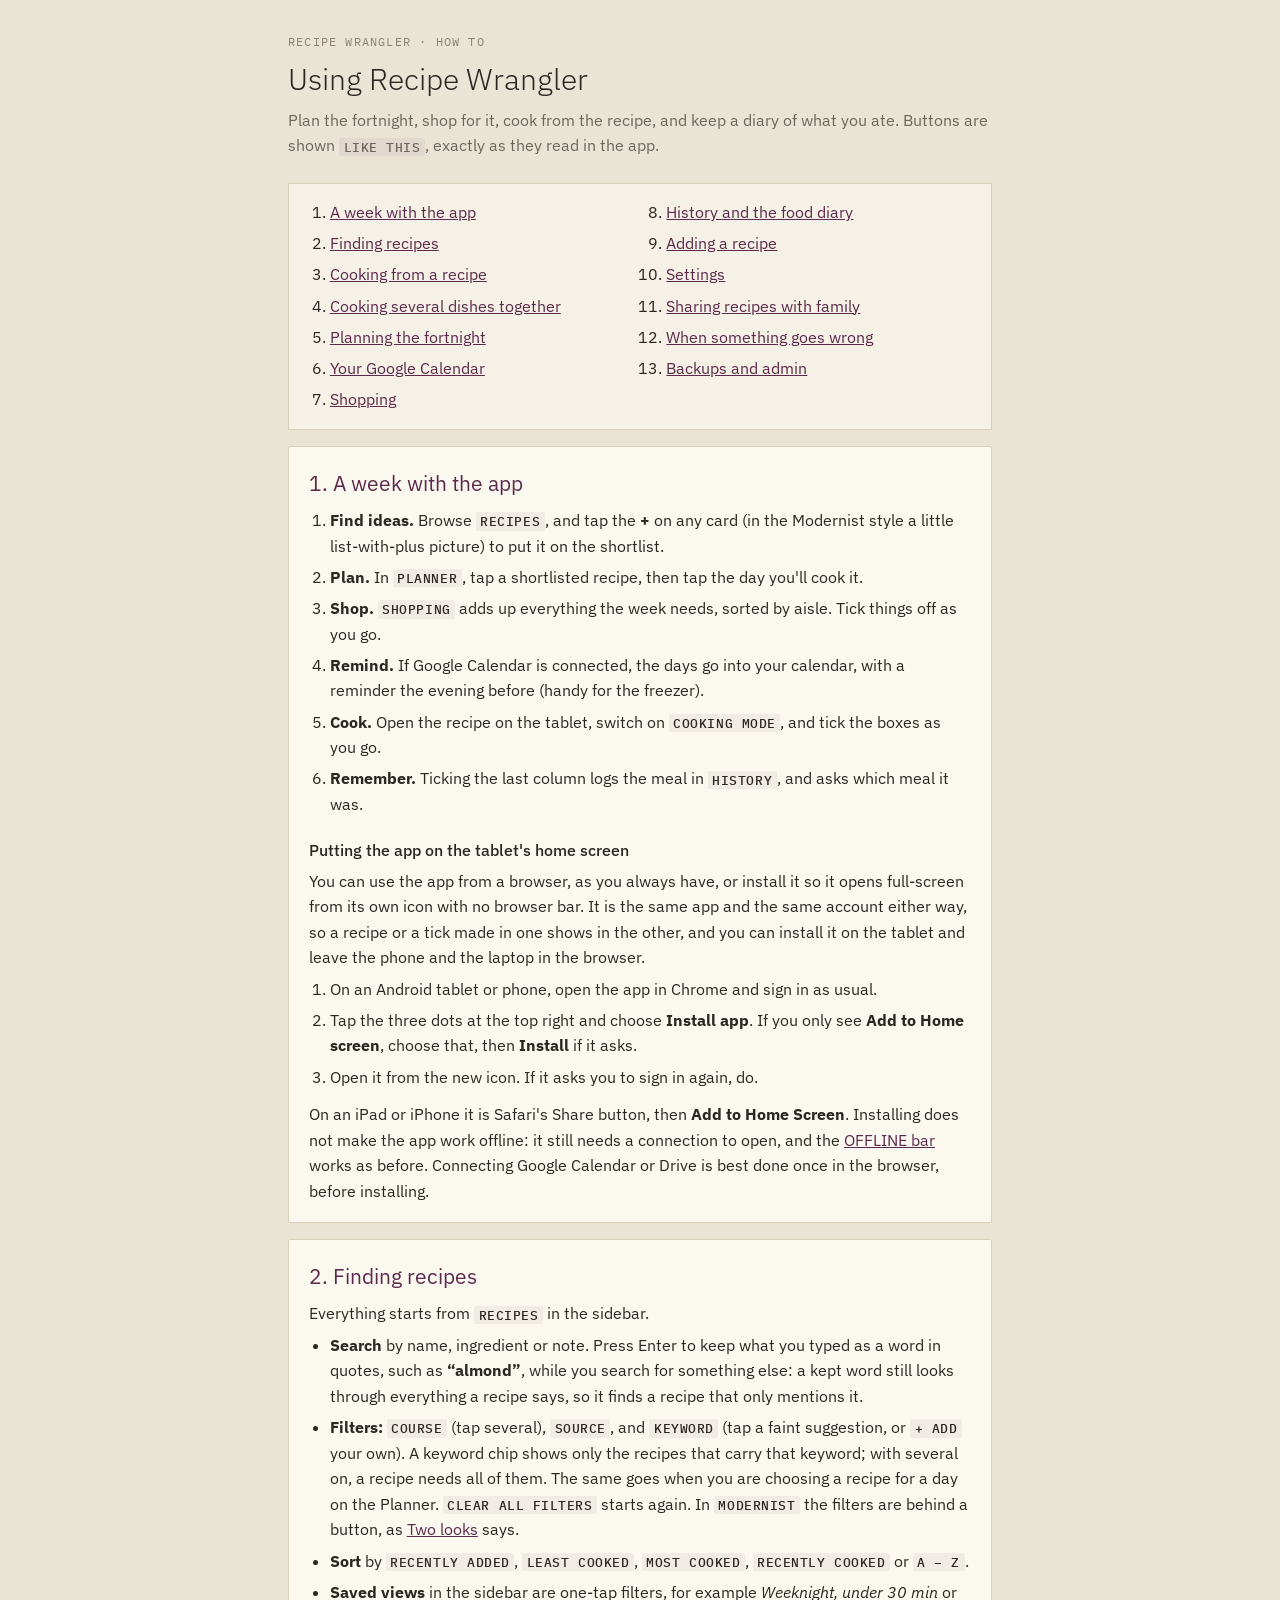
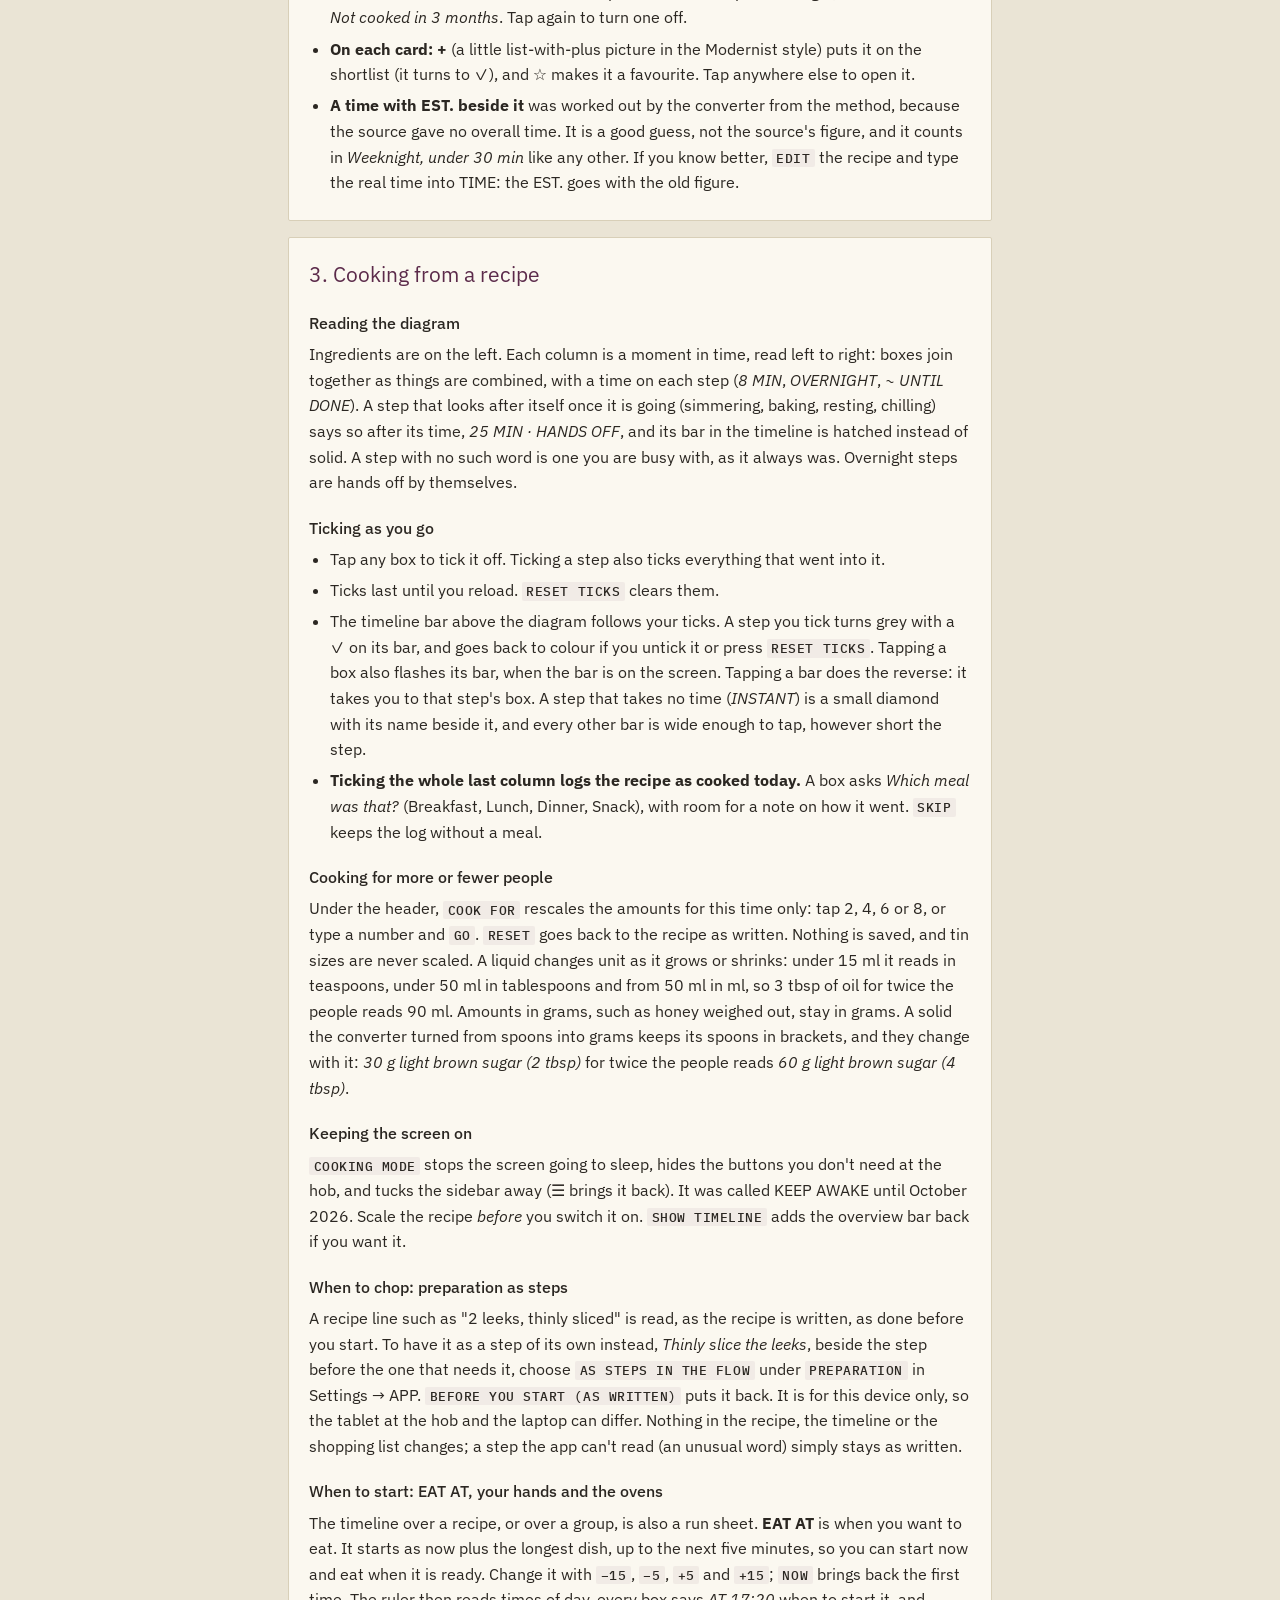
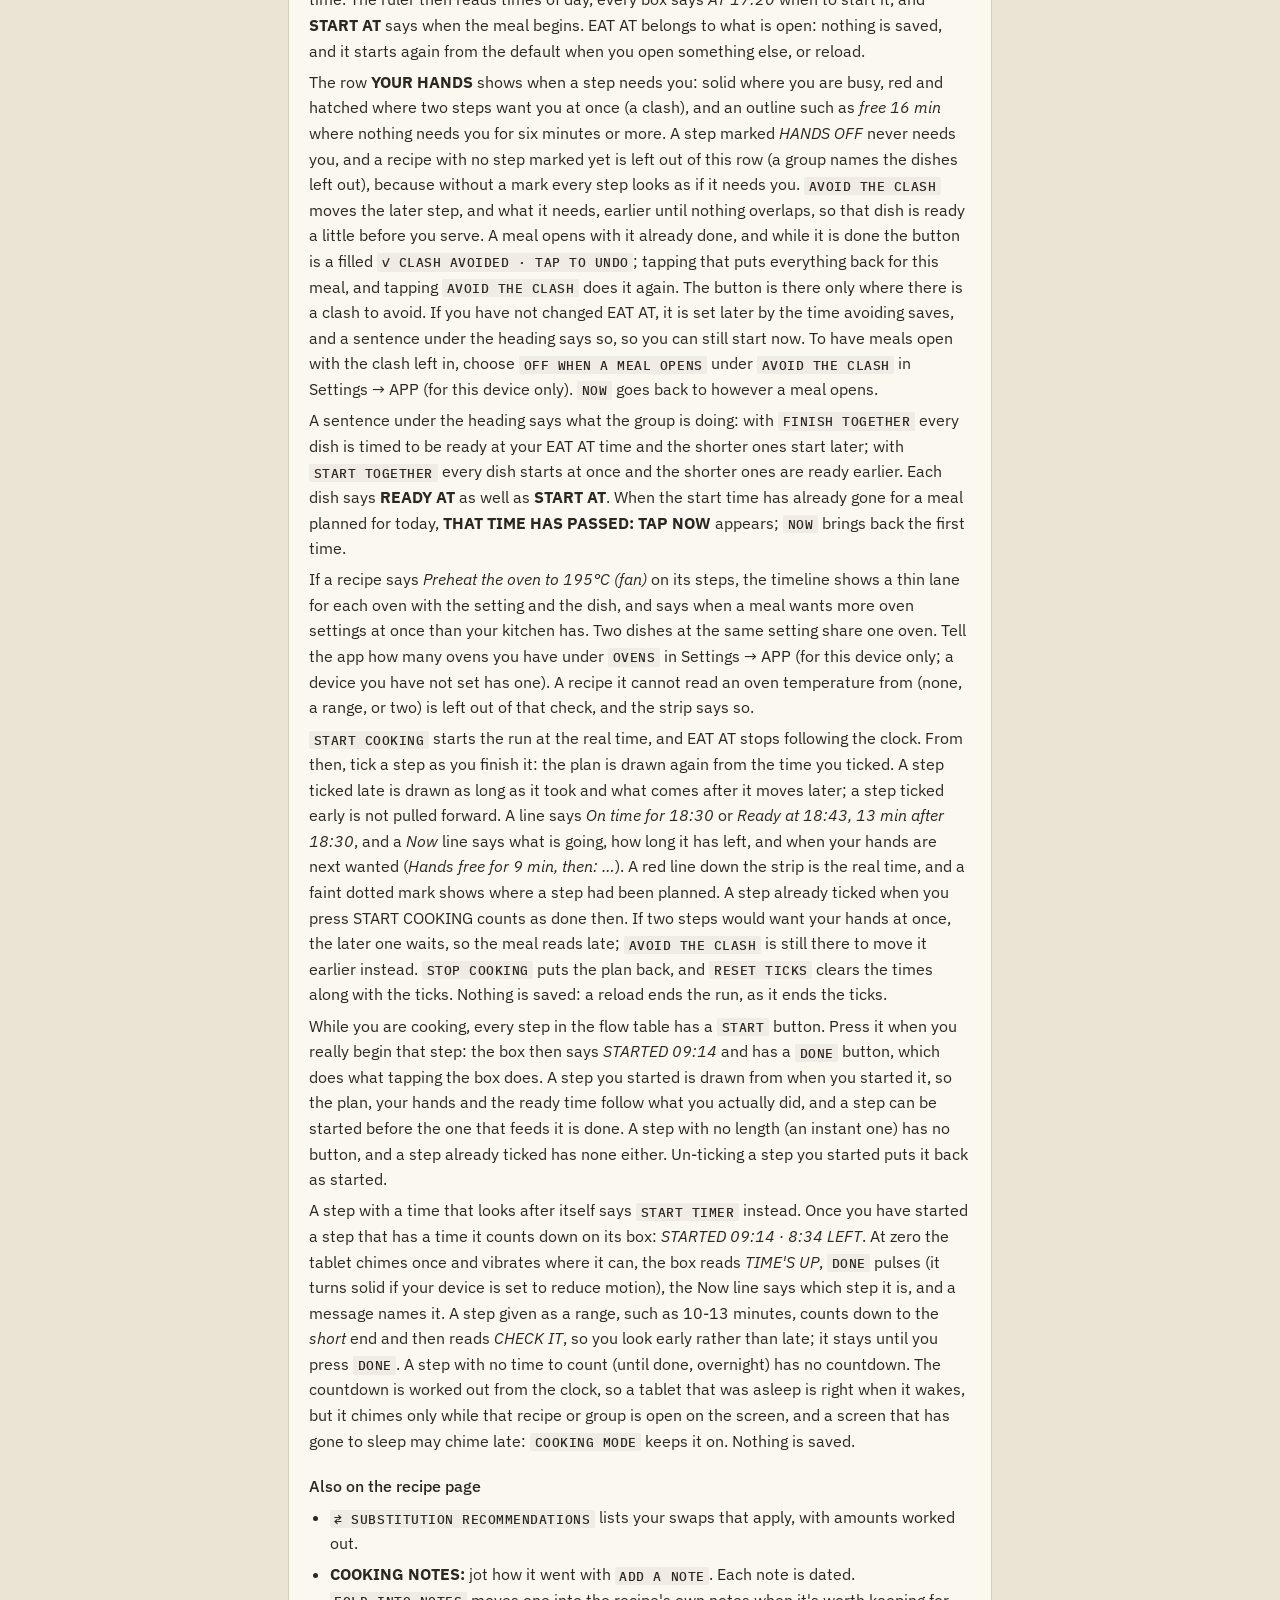
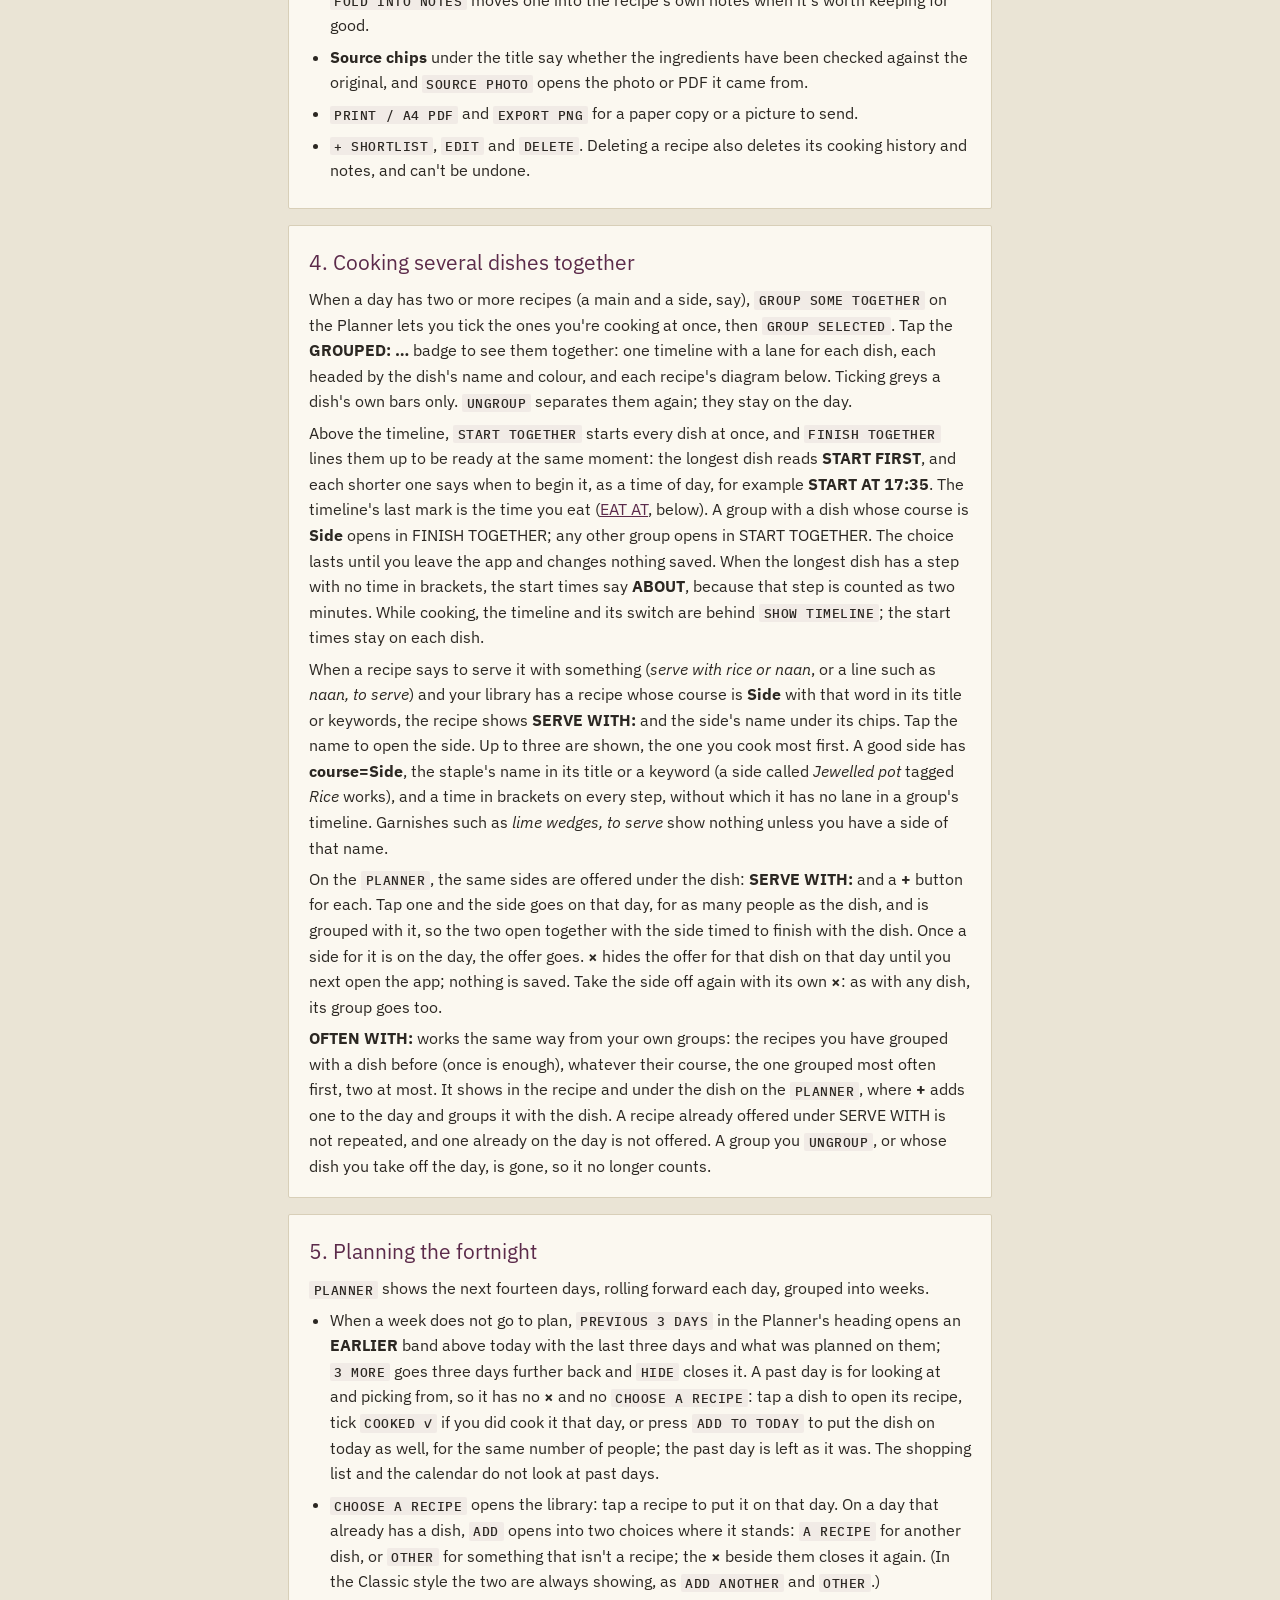
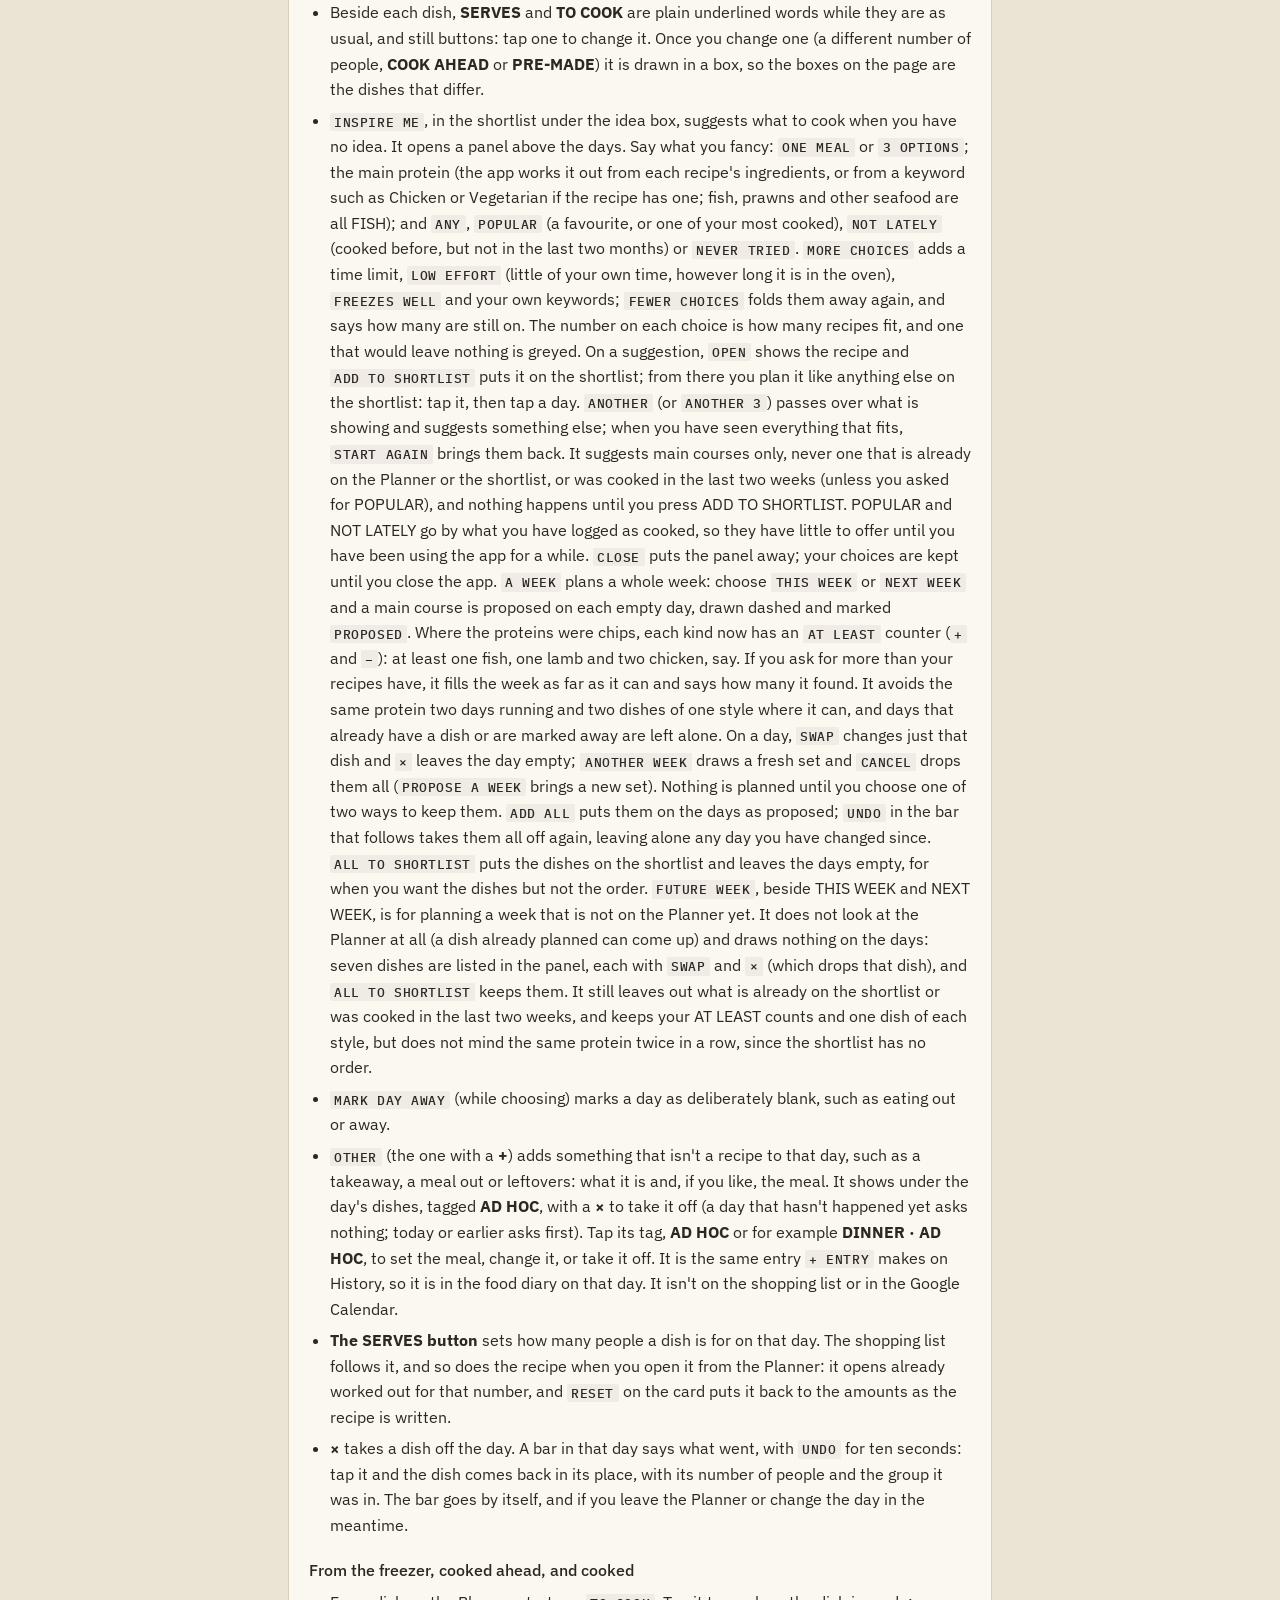
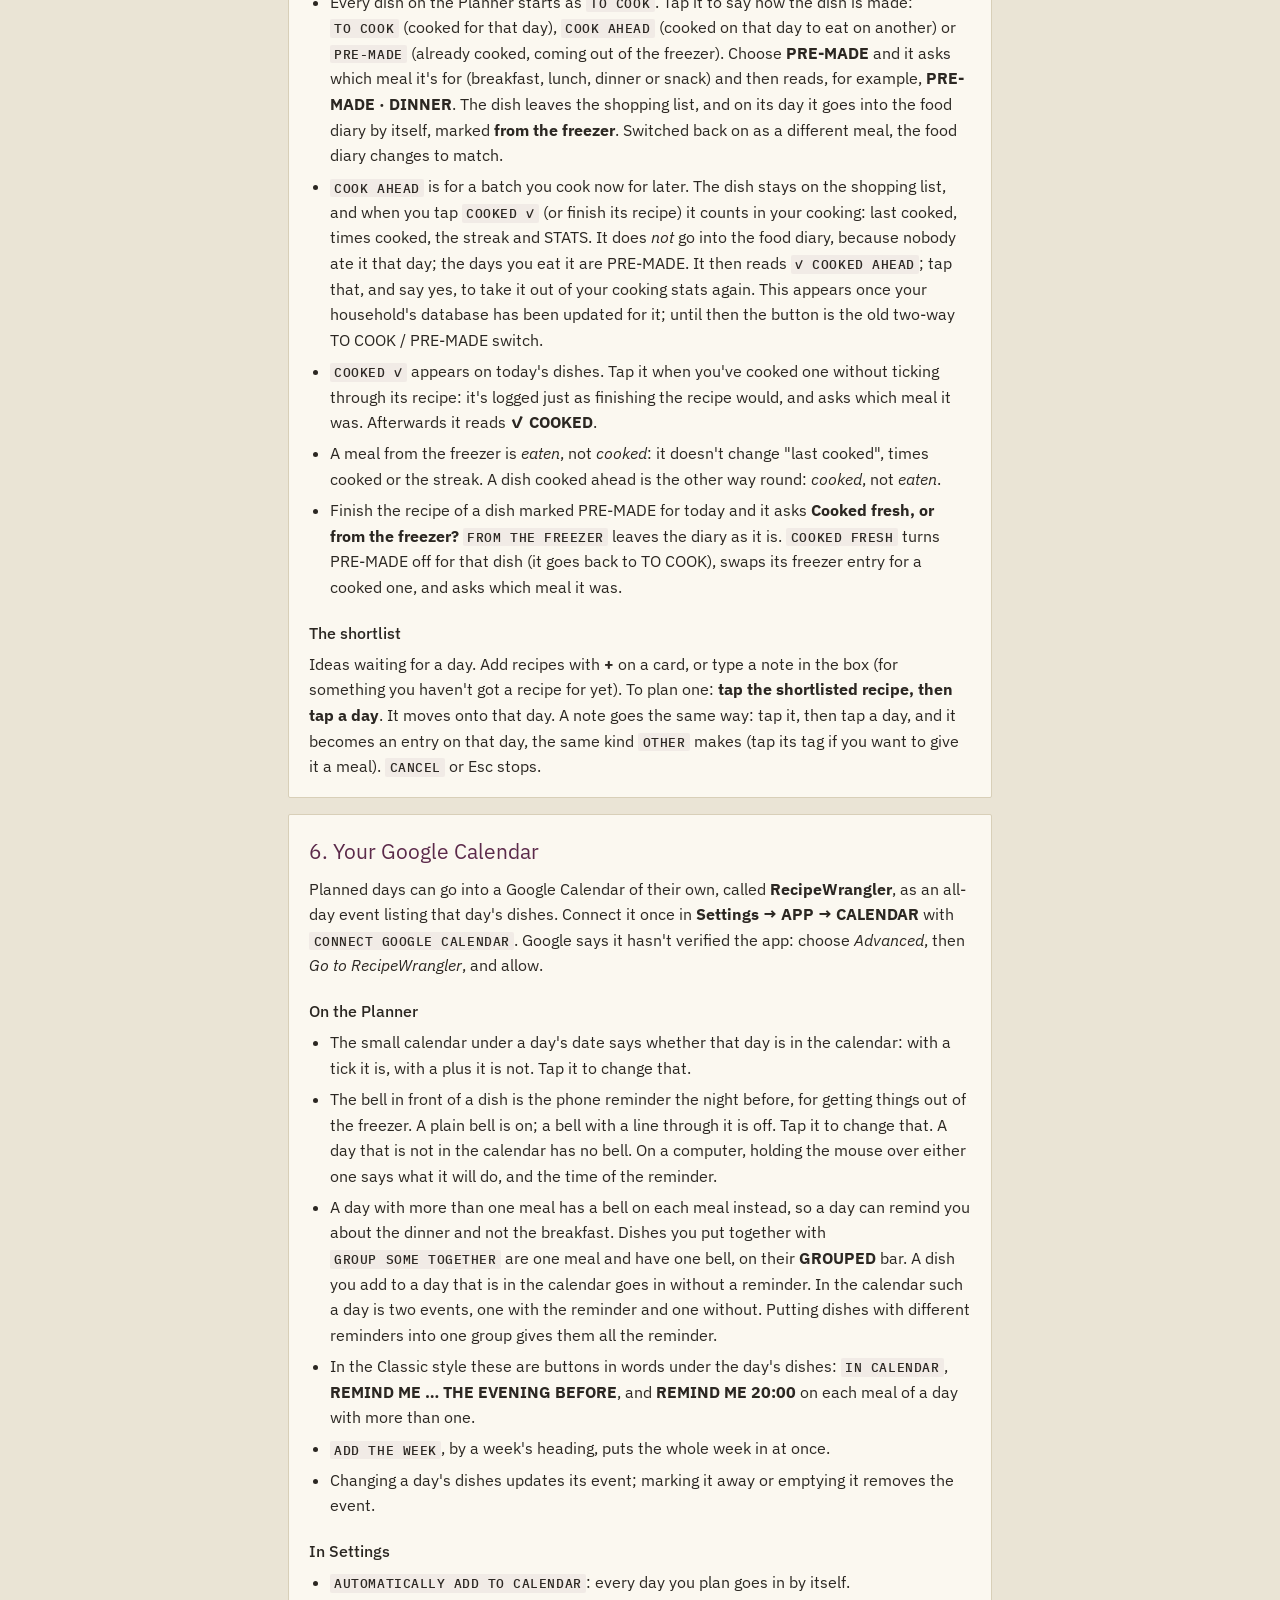
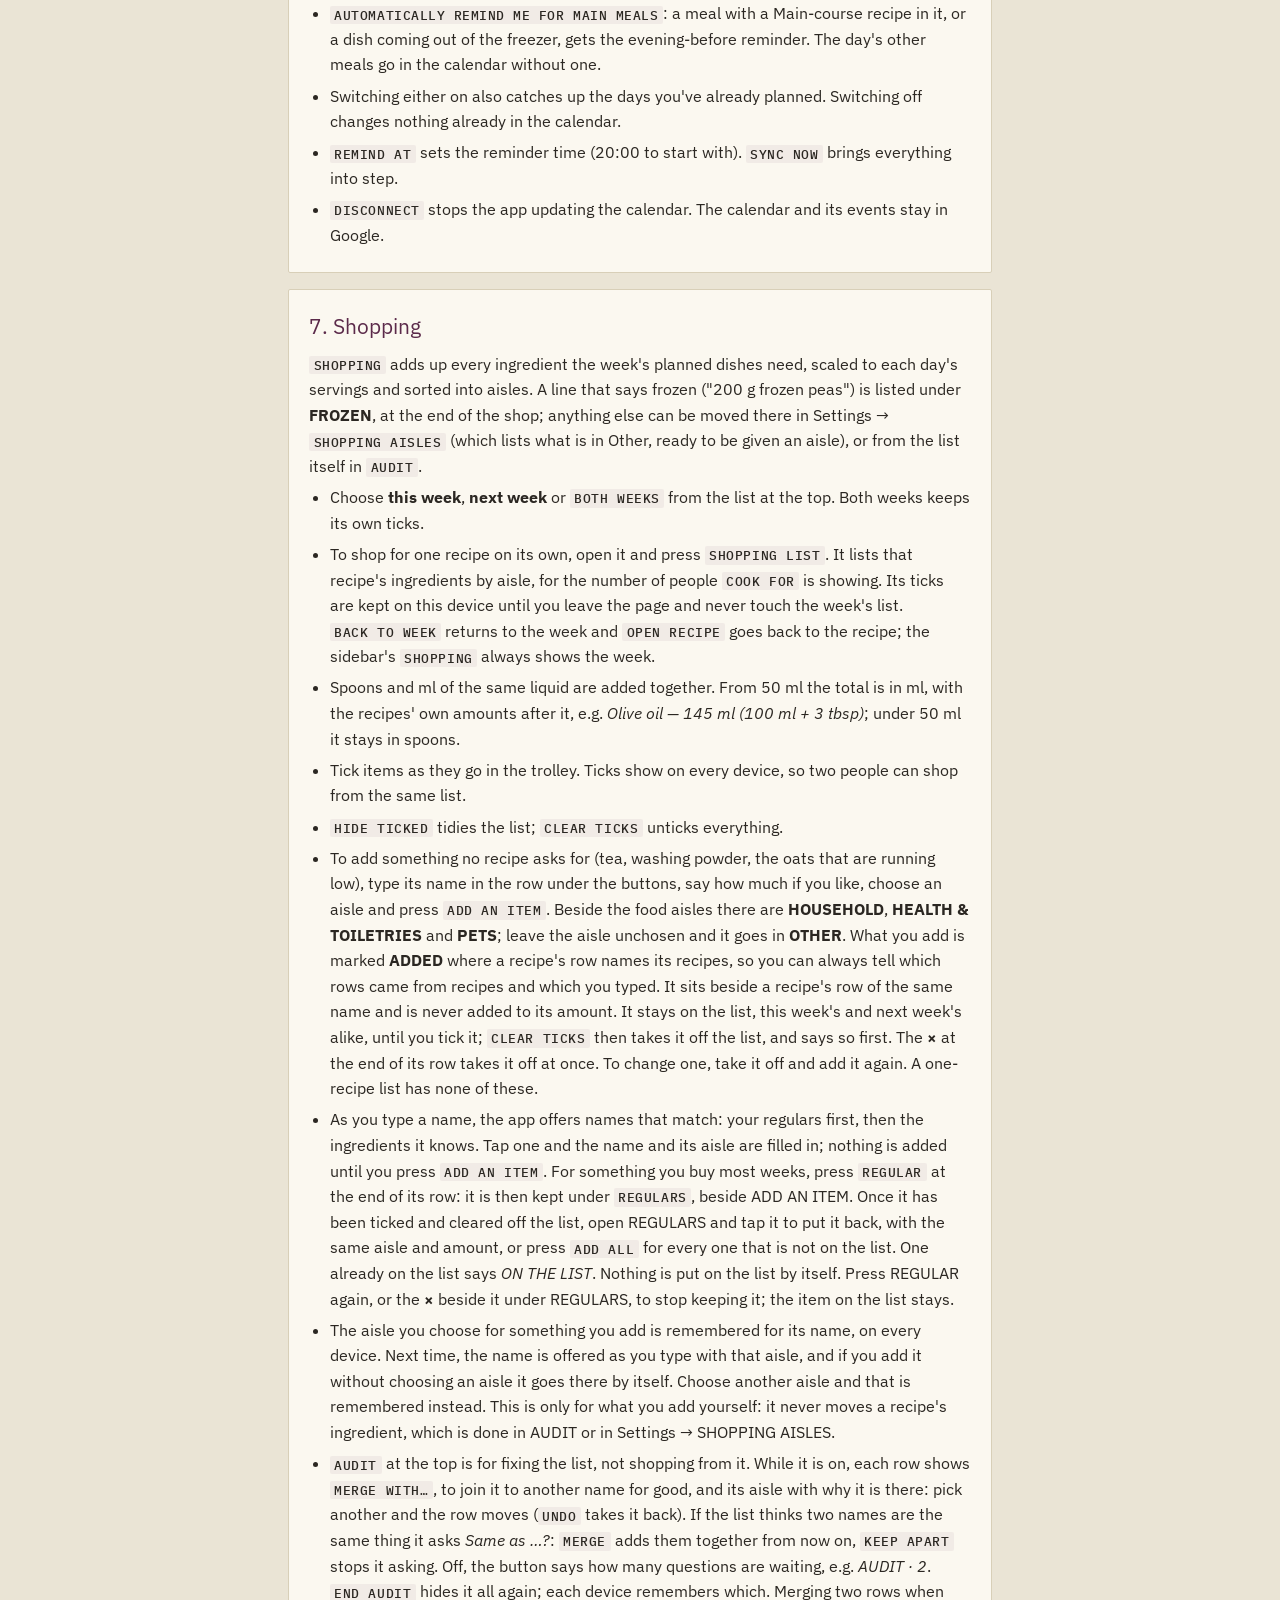
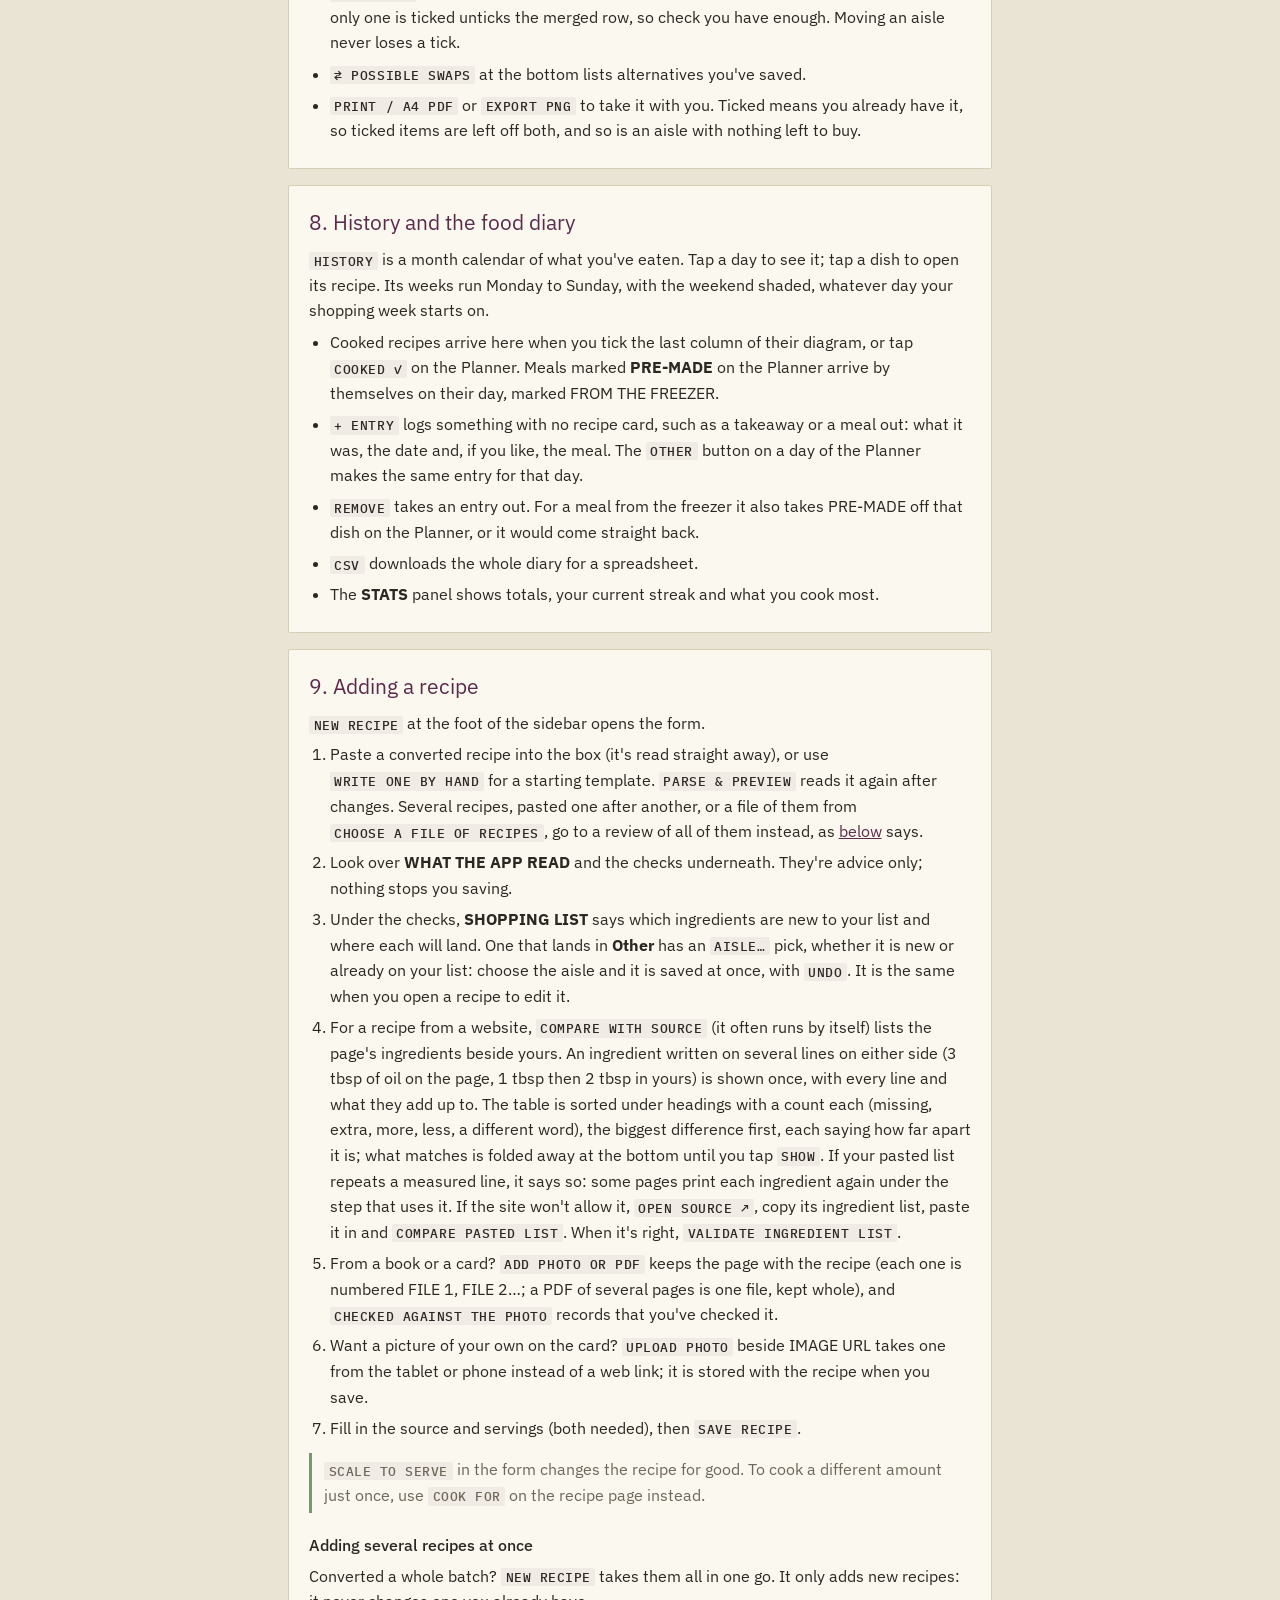
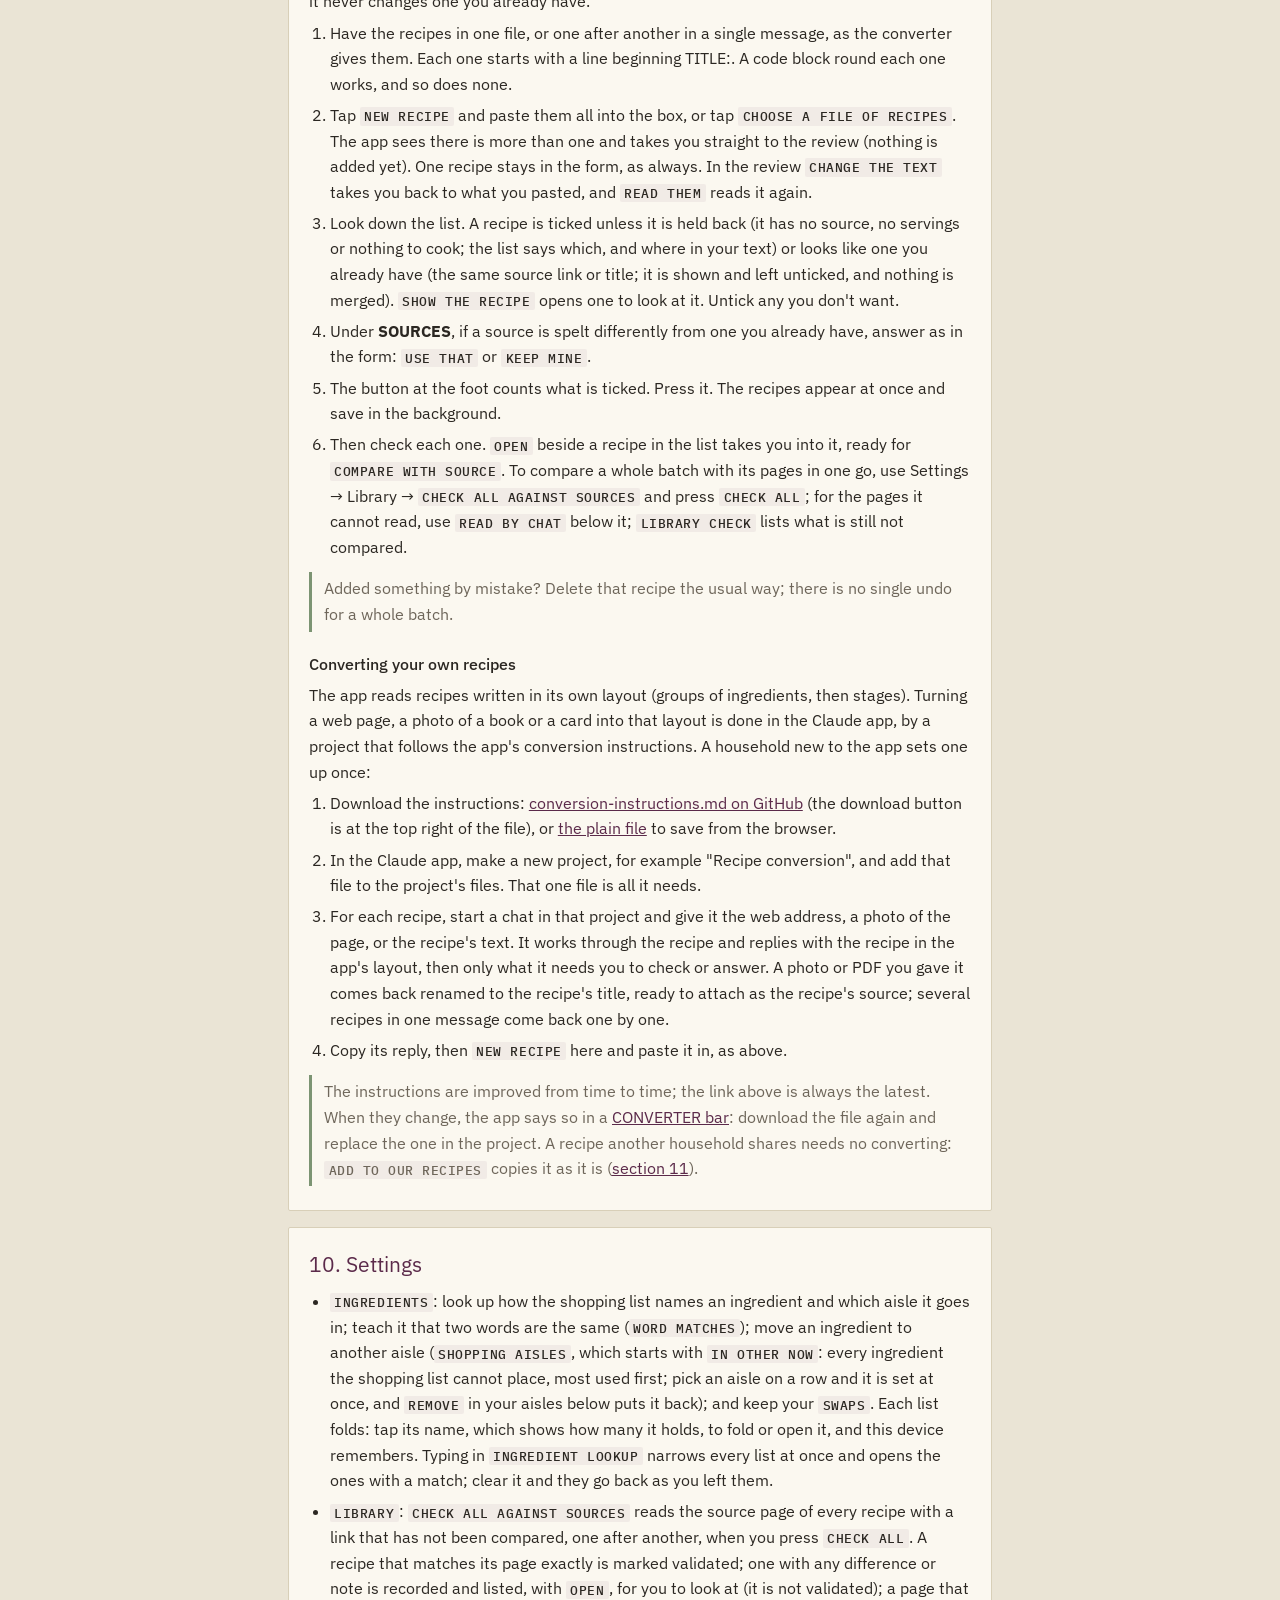
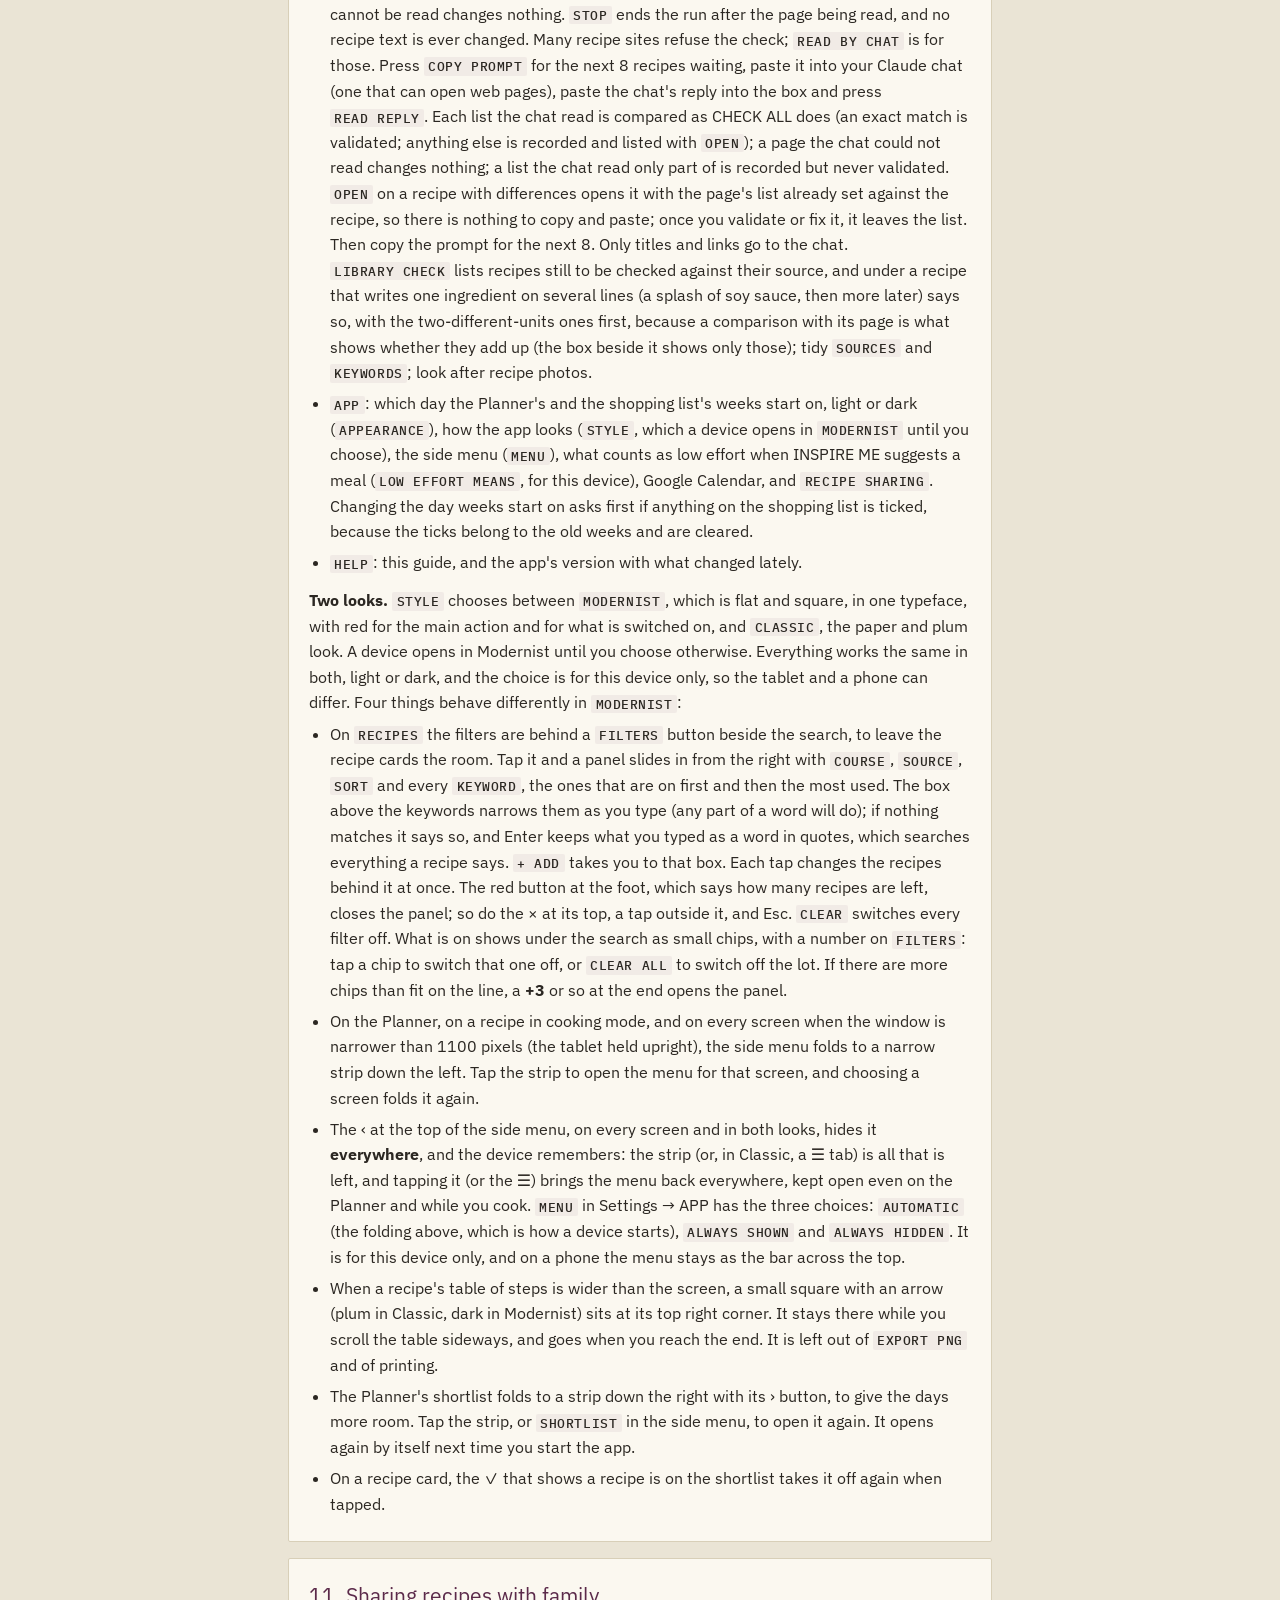
==== commit 0fafb3ef: "Make the app installable on a tablet: manifest, icons, guide, checks Adds manifest.webmanifest and i" ====
--- a/help.html
+++ b/help.html
@@ -96,6 +96,18 @@
     <li><b>Cook.</b> Open the recipe on the tablet, switch on <b class="ui">COOKING MODE</b>, and tick the boxes as you go.</li>
     <li><b>Remember.</b> Ticking the last column logs the meal in <b class="ui">HISTORY</b>, and asks which meal it was.</li>
   </ol>
+  <h3 id="install">Putting the app on the tablet's home screen</h3>
+  <p>You can use the app from a browser, as you always have, or install it so it opens full-screen from its own icon with no browser bar. It is the
+    same app and the same account either way, so a recipe or a tick made in one shows in the other, and you can install it on the tablet and leave
+    the phone and the laptop in the browser.</p>
+  <ol>
+    <li>On an Android tablet or phone, open the app in Chrome and sign in as usual.</li>
+    <li>Tap the three dots at the top right and choose <b>Install app</b>. If you only see <b>Add to Home screen</b>, choose that, then <b>Install</b> if it asks.</li>
+    <li>Open it from the new icon. If it asks you to sign in again, do.</li>
+  </ol>
+  <p>On an iPad or iPhone it is Safari's Share button, then <b>Add to Home Screen</b>. Installing does not make the app work offline: it still needs a
+    connection to open, and the <a href="#offline">OFFLINE bar</a> works as before. Connecting Google Calendar or Drive is best done once in the browser,
+    before installing.</p>
 </section>
 
 <section id="recipes">
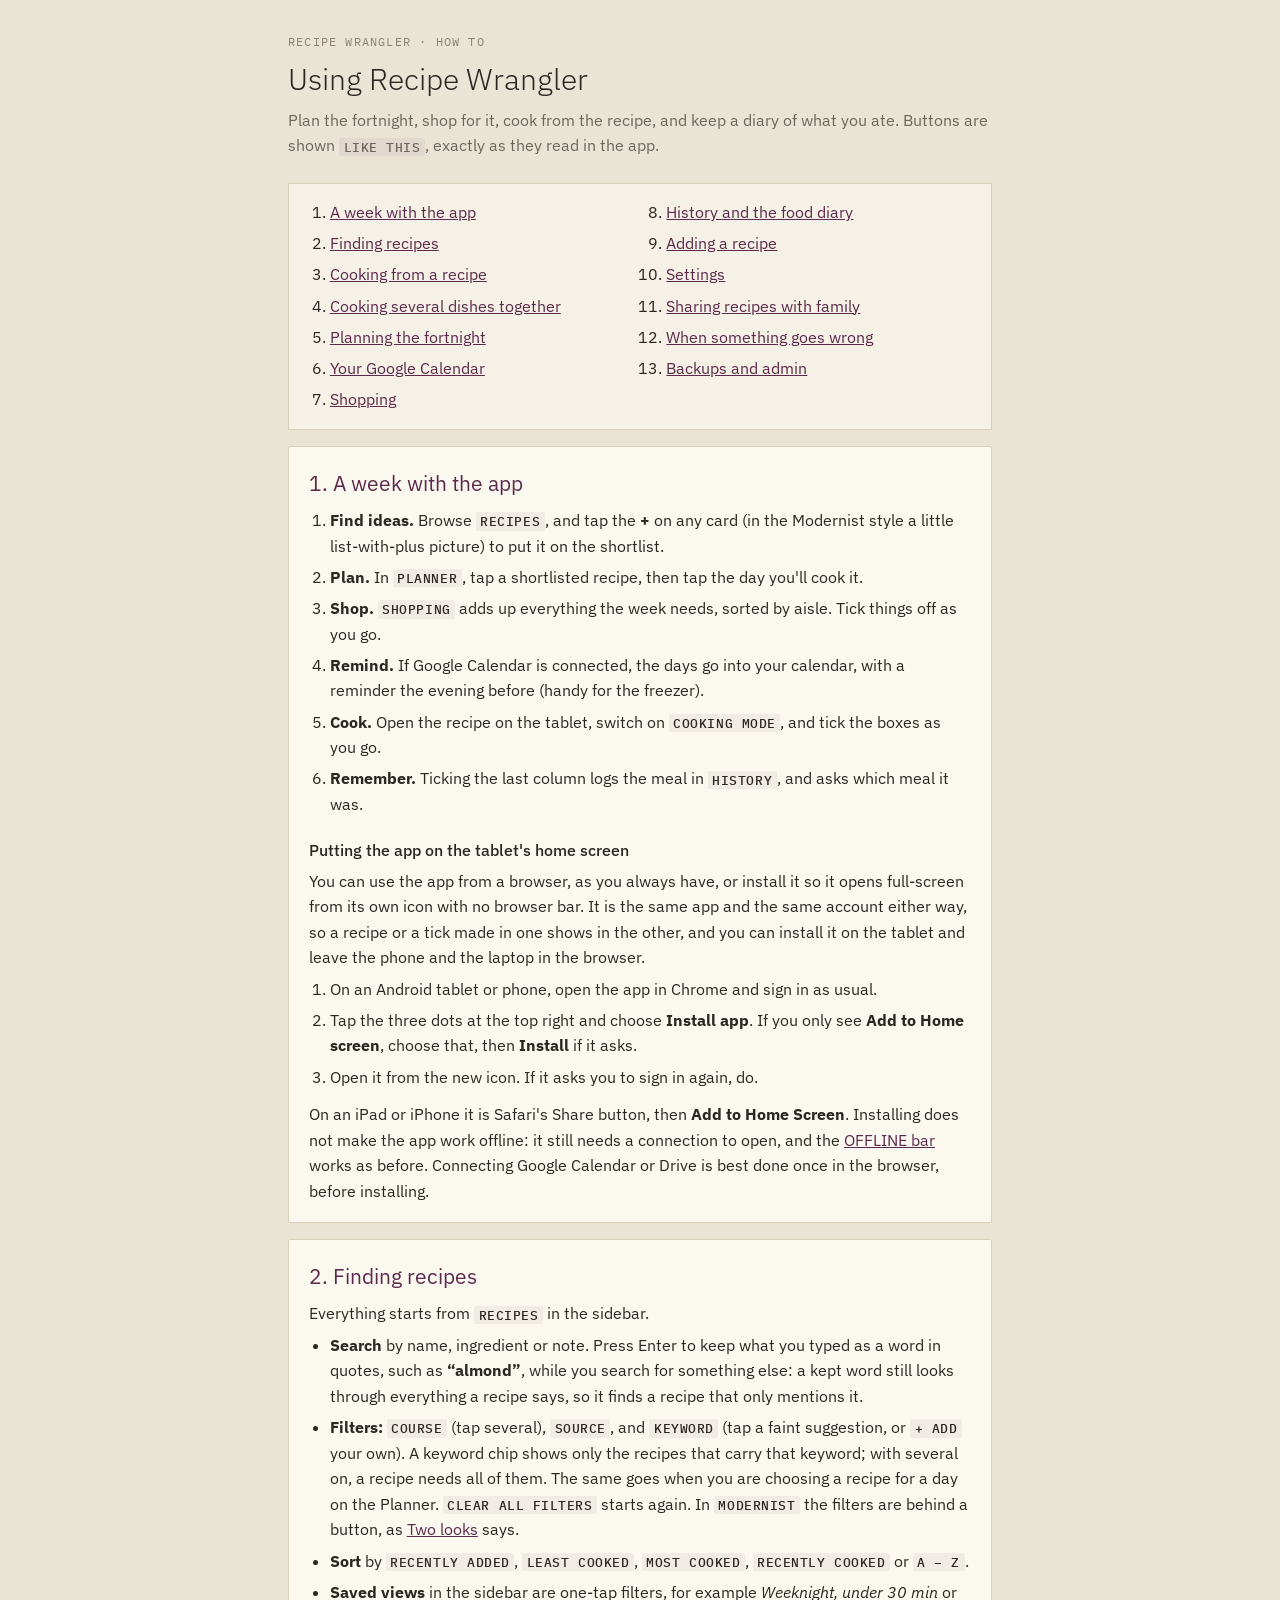
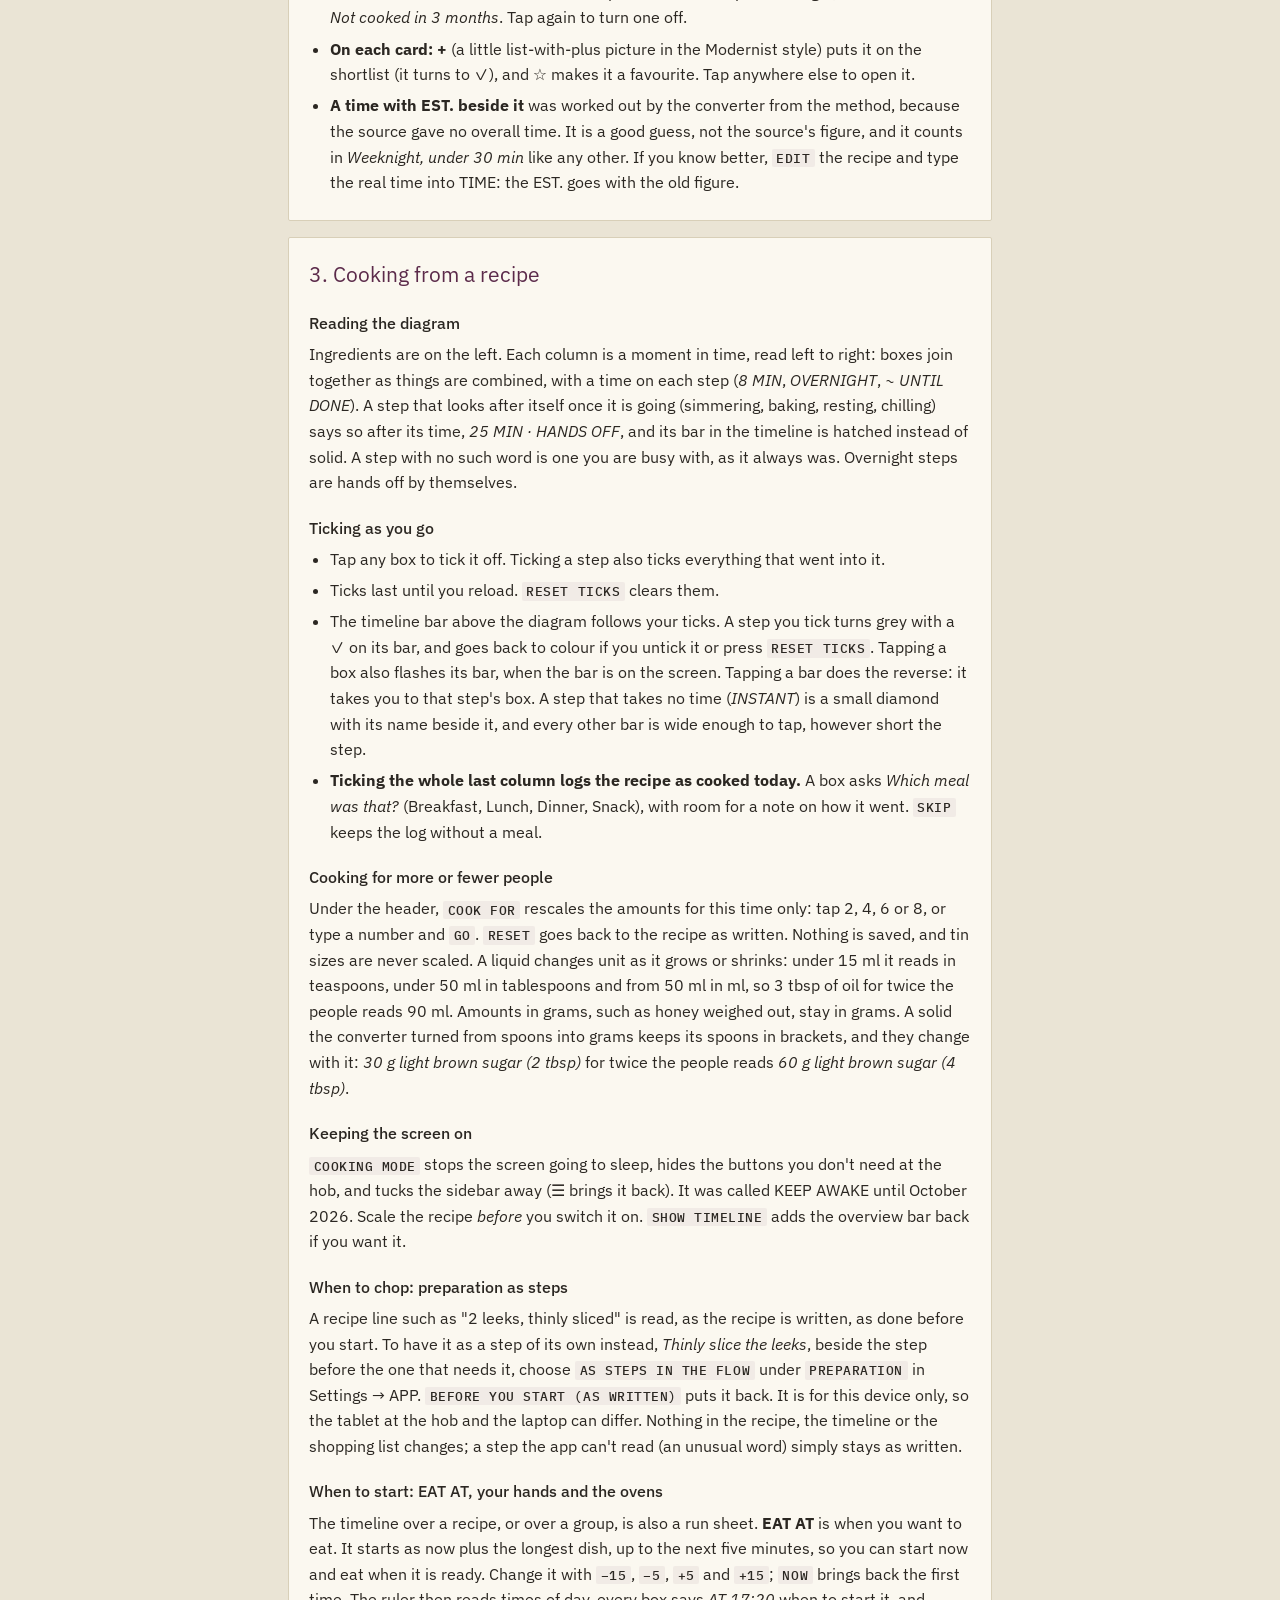
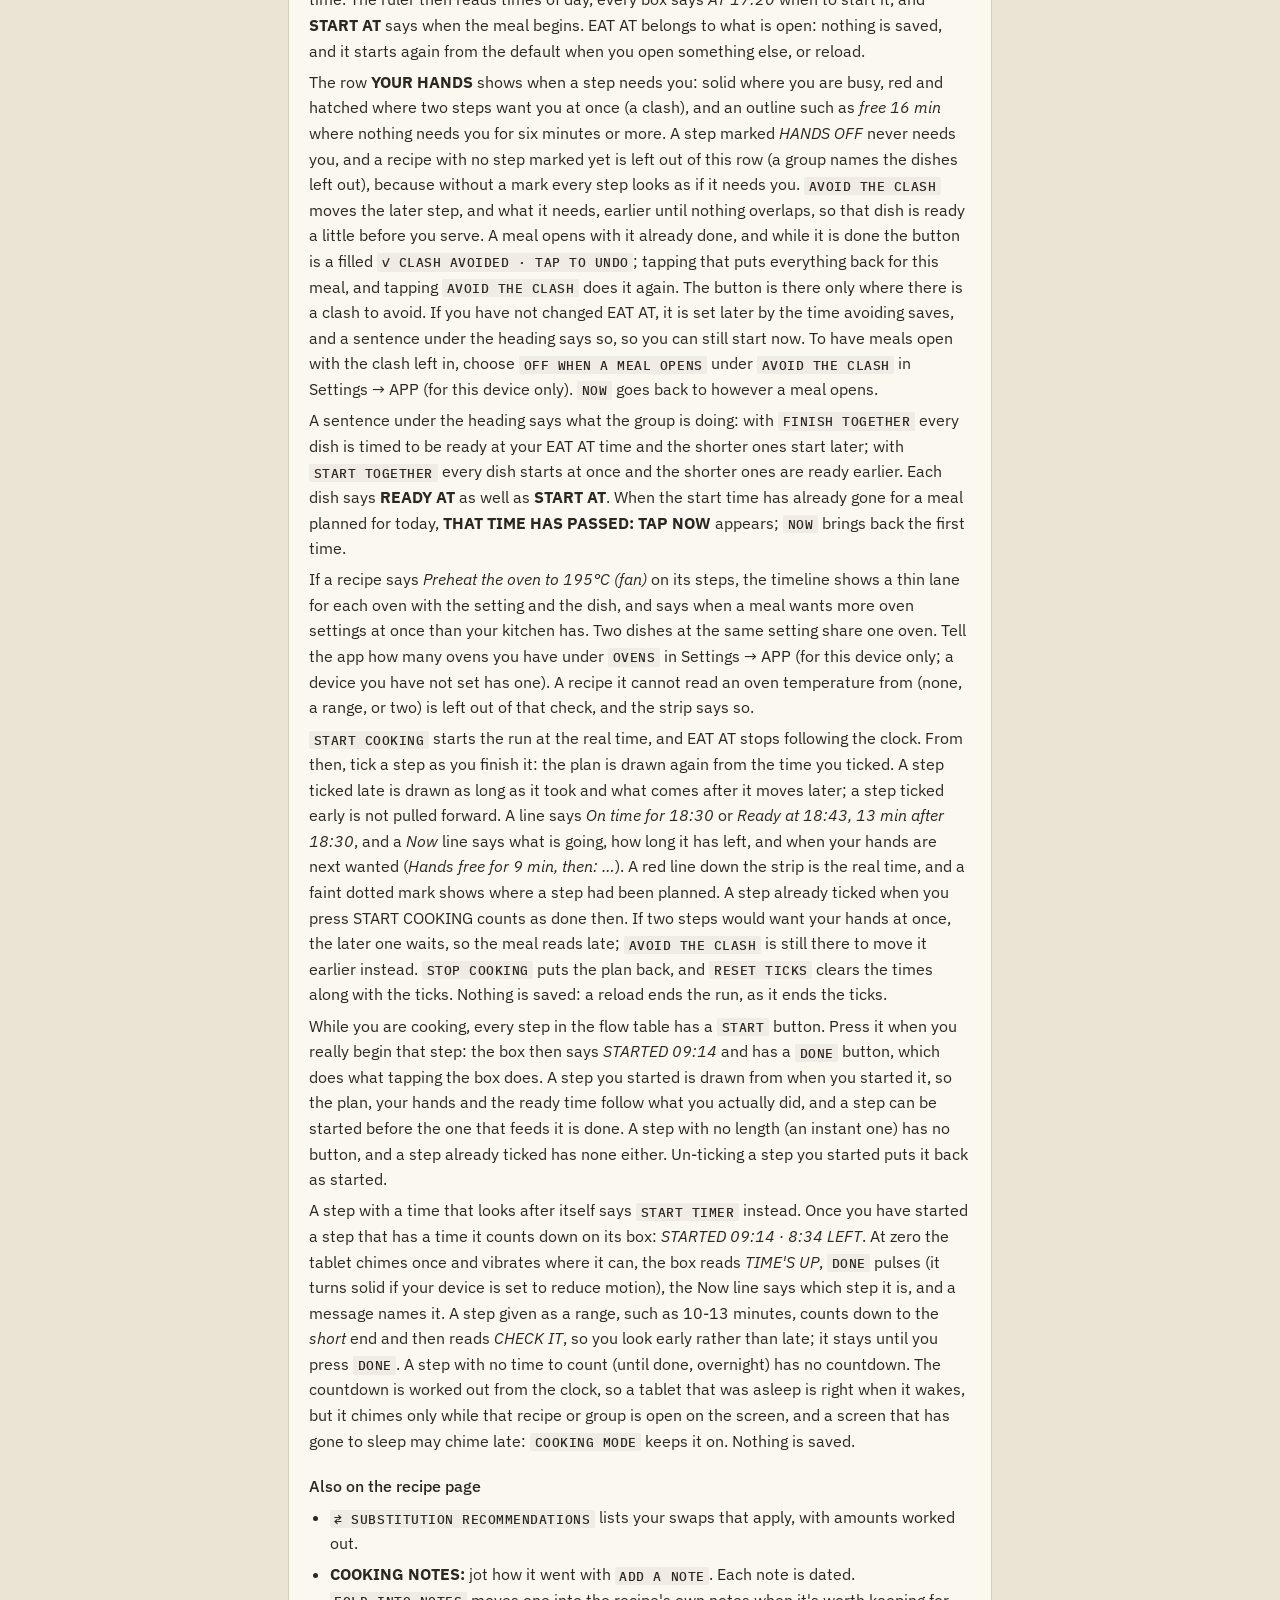
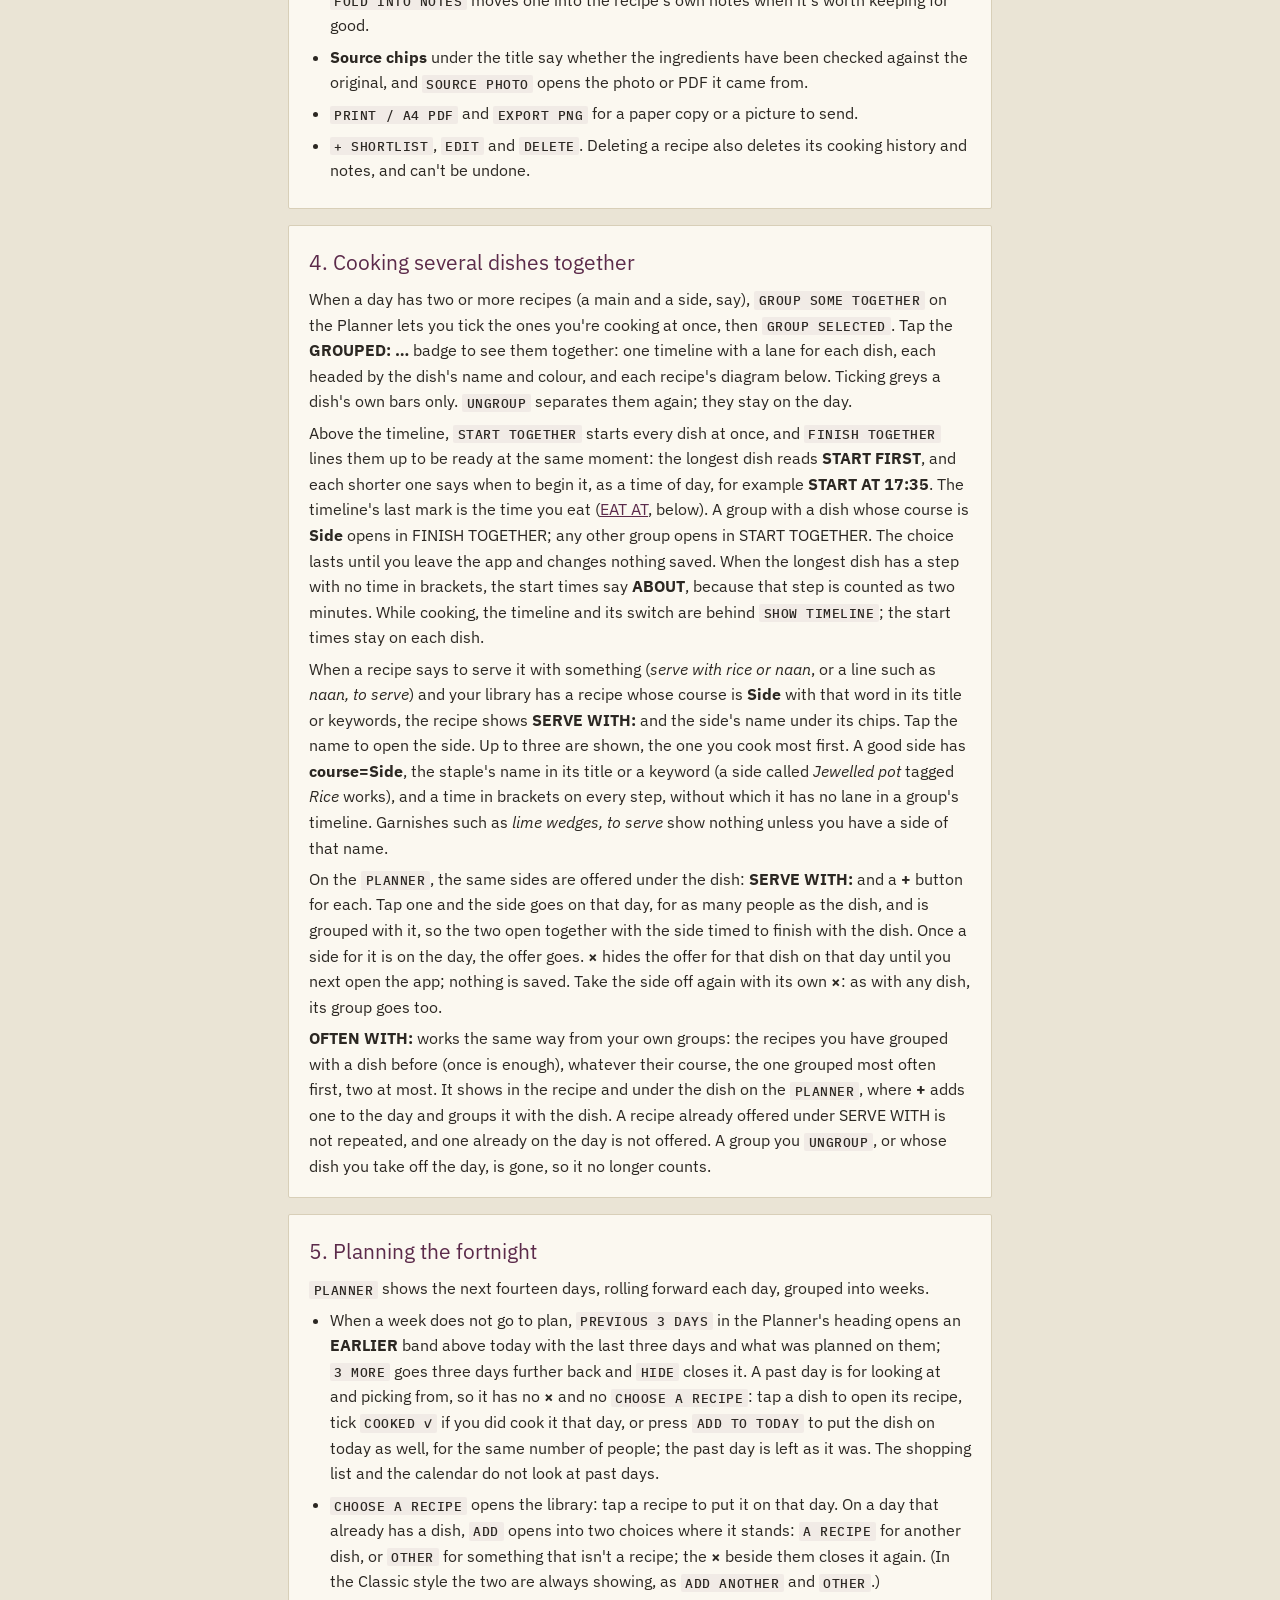
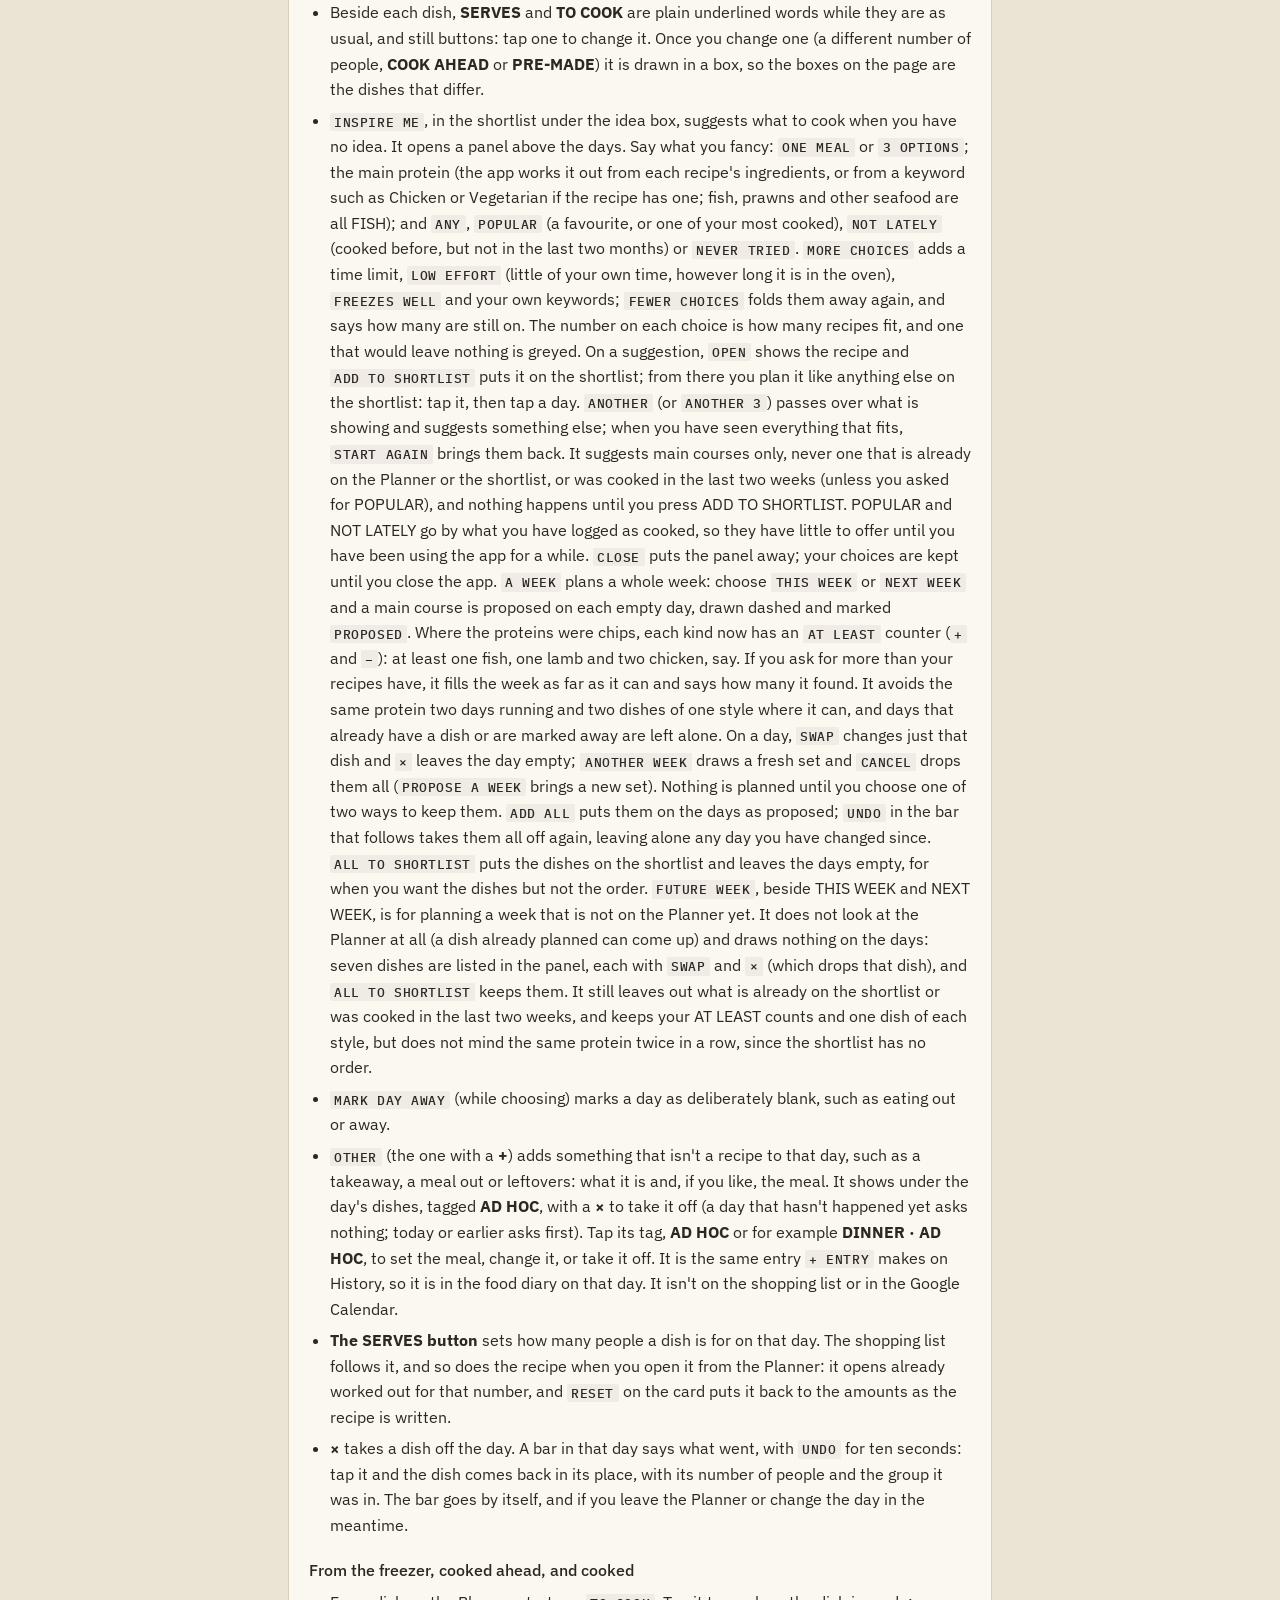
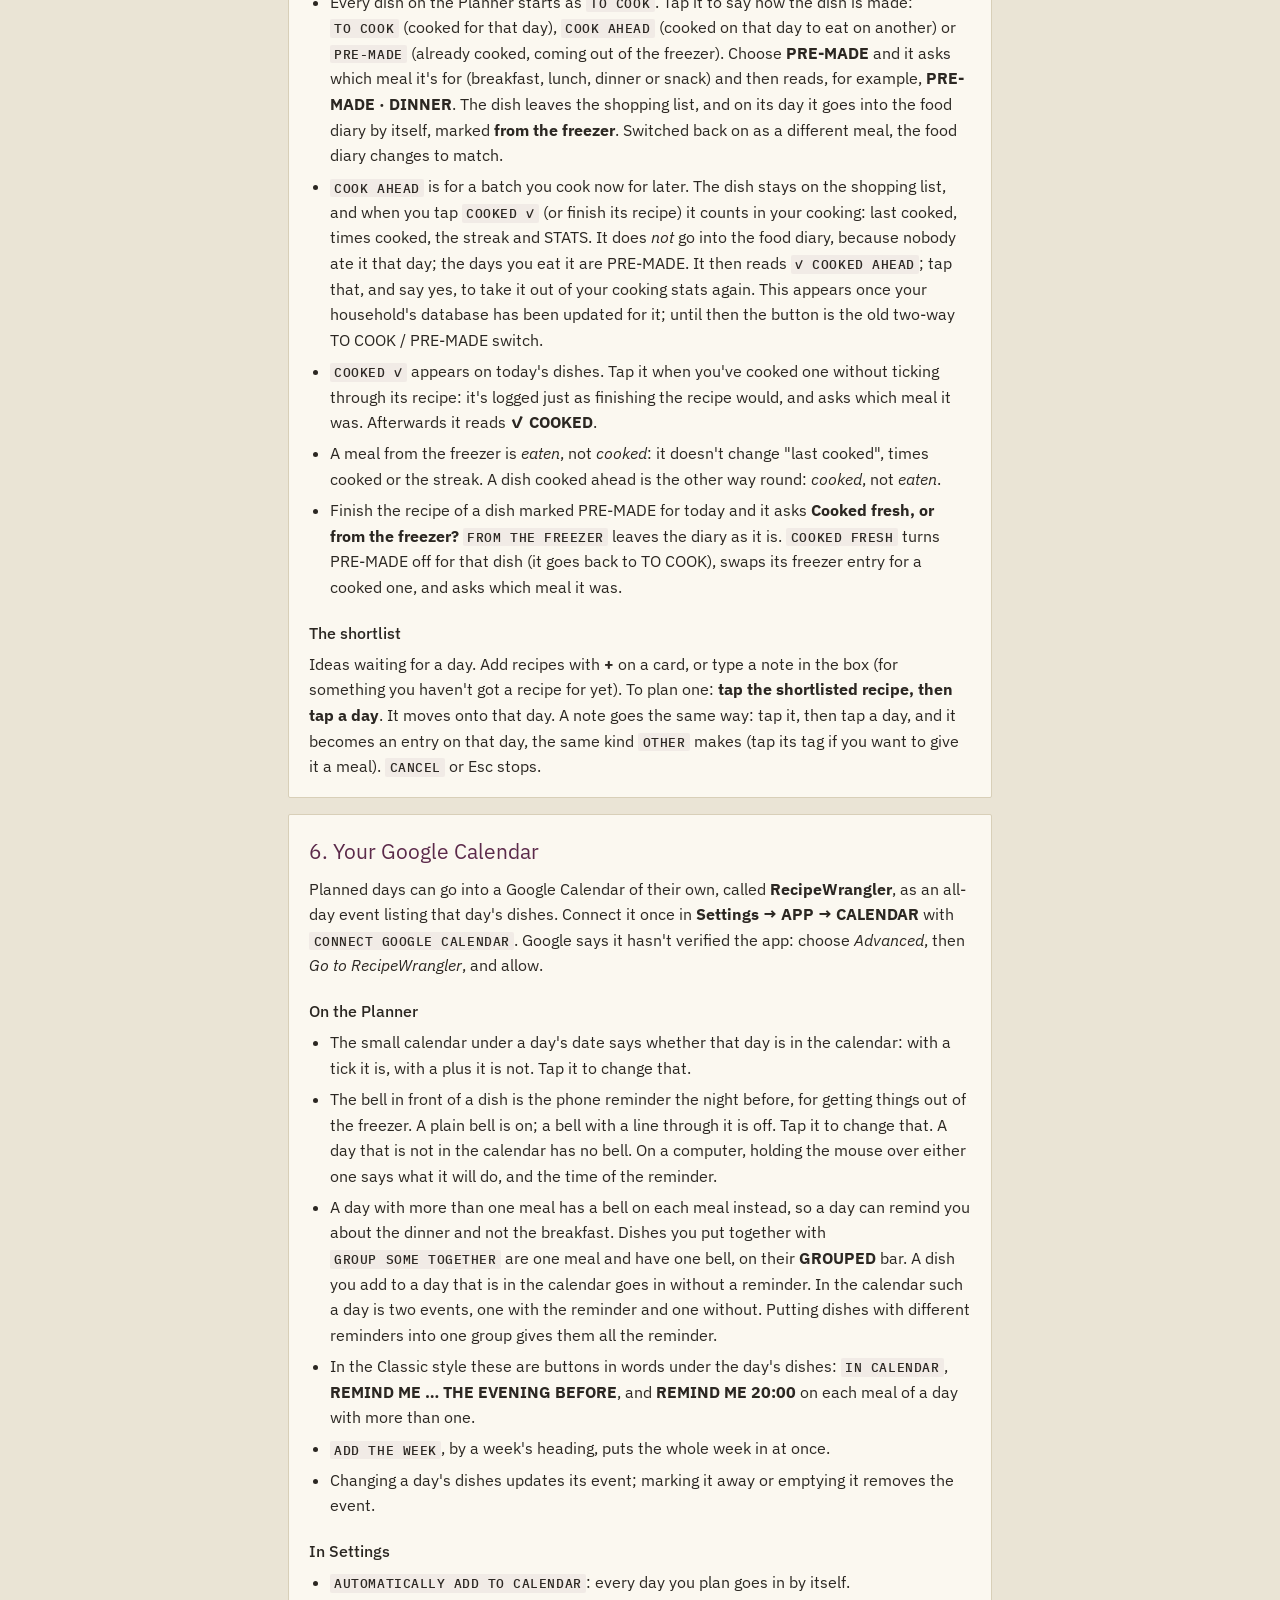
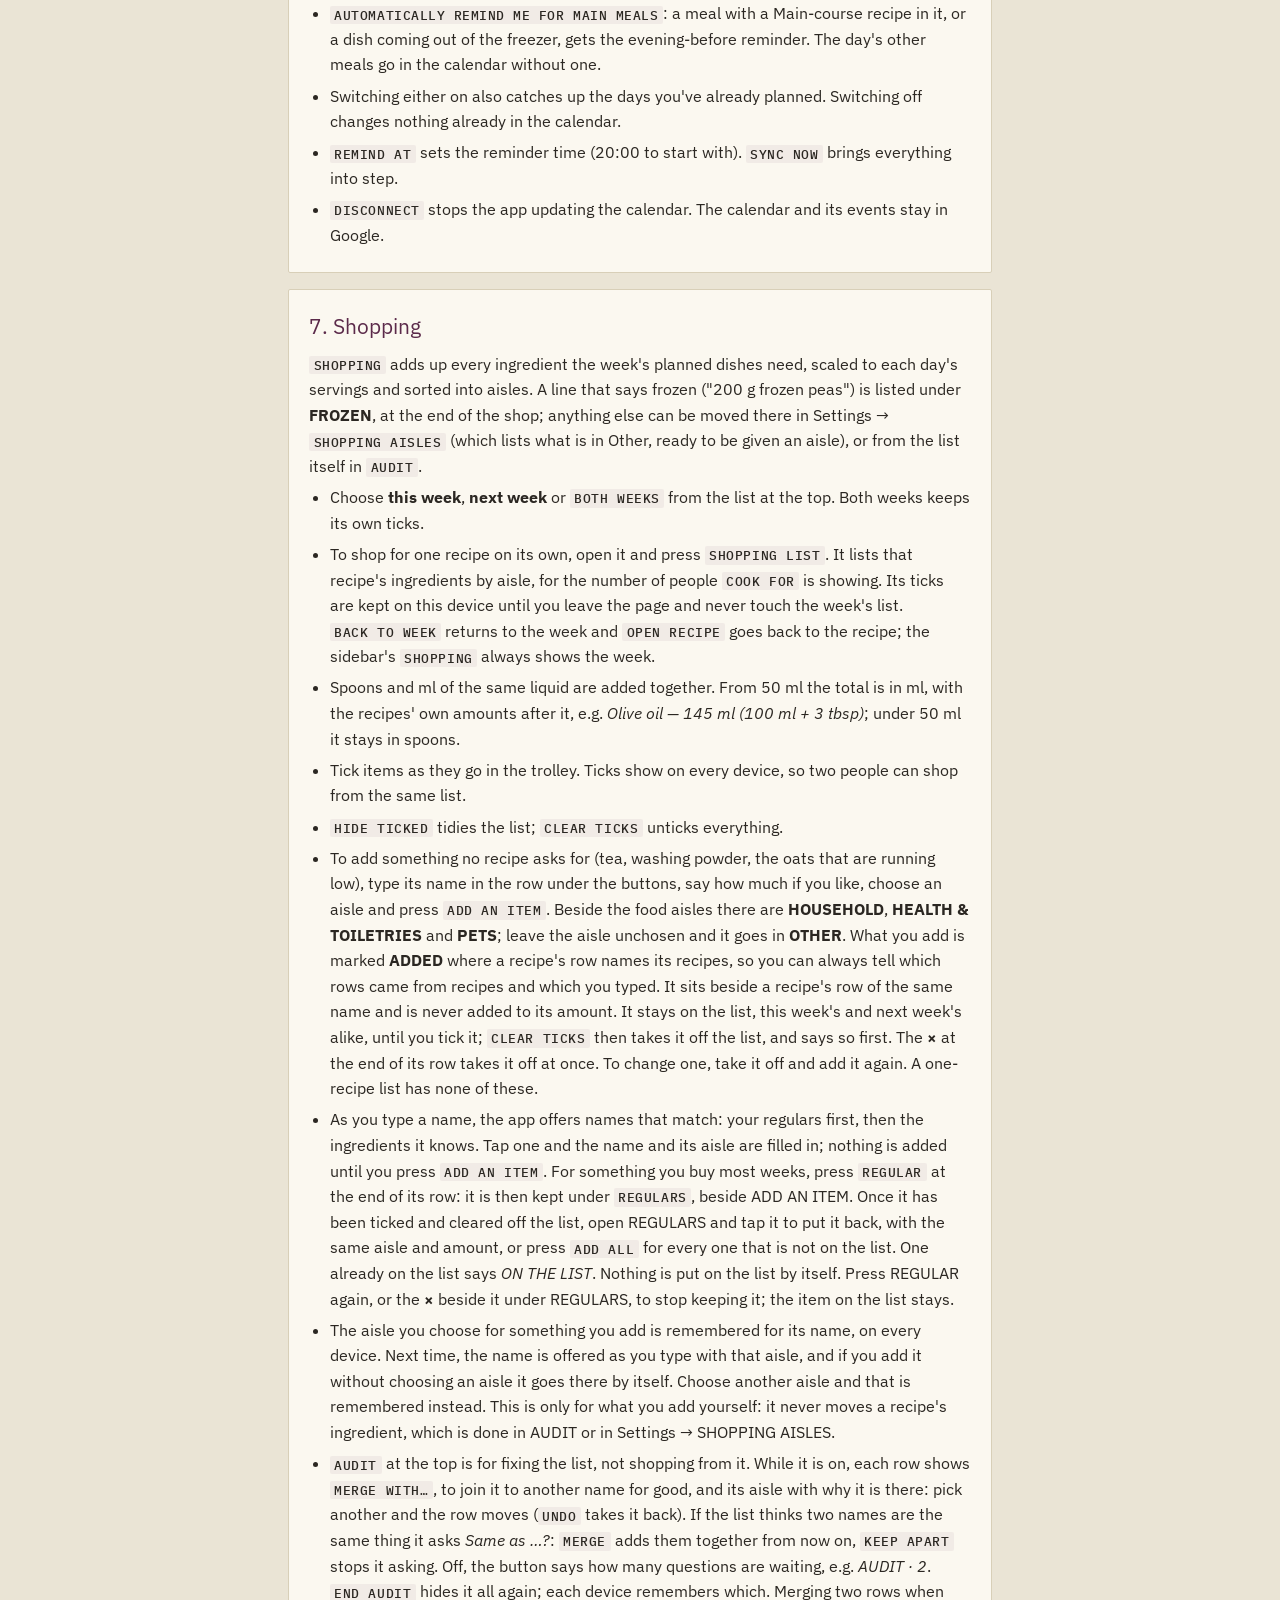
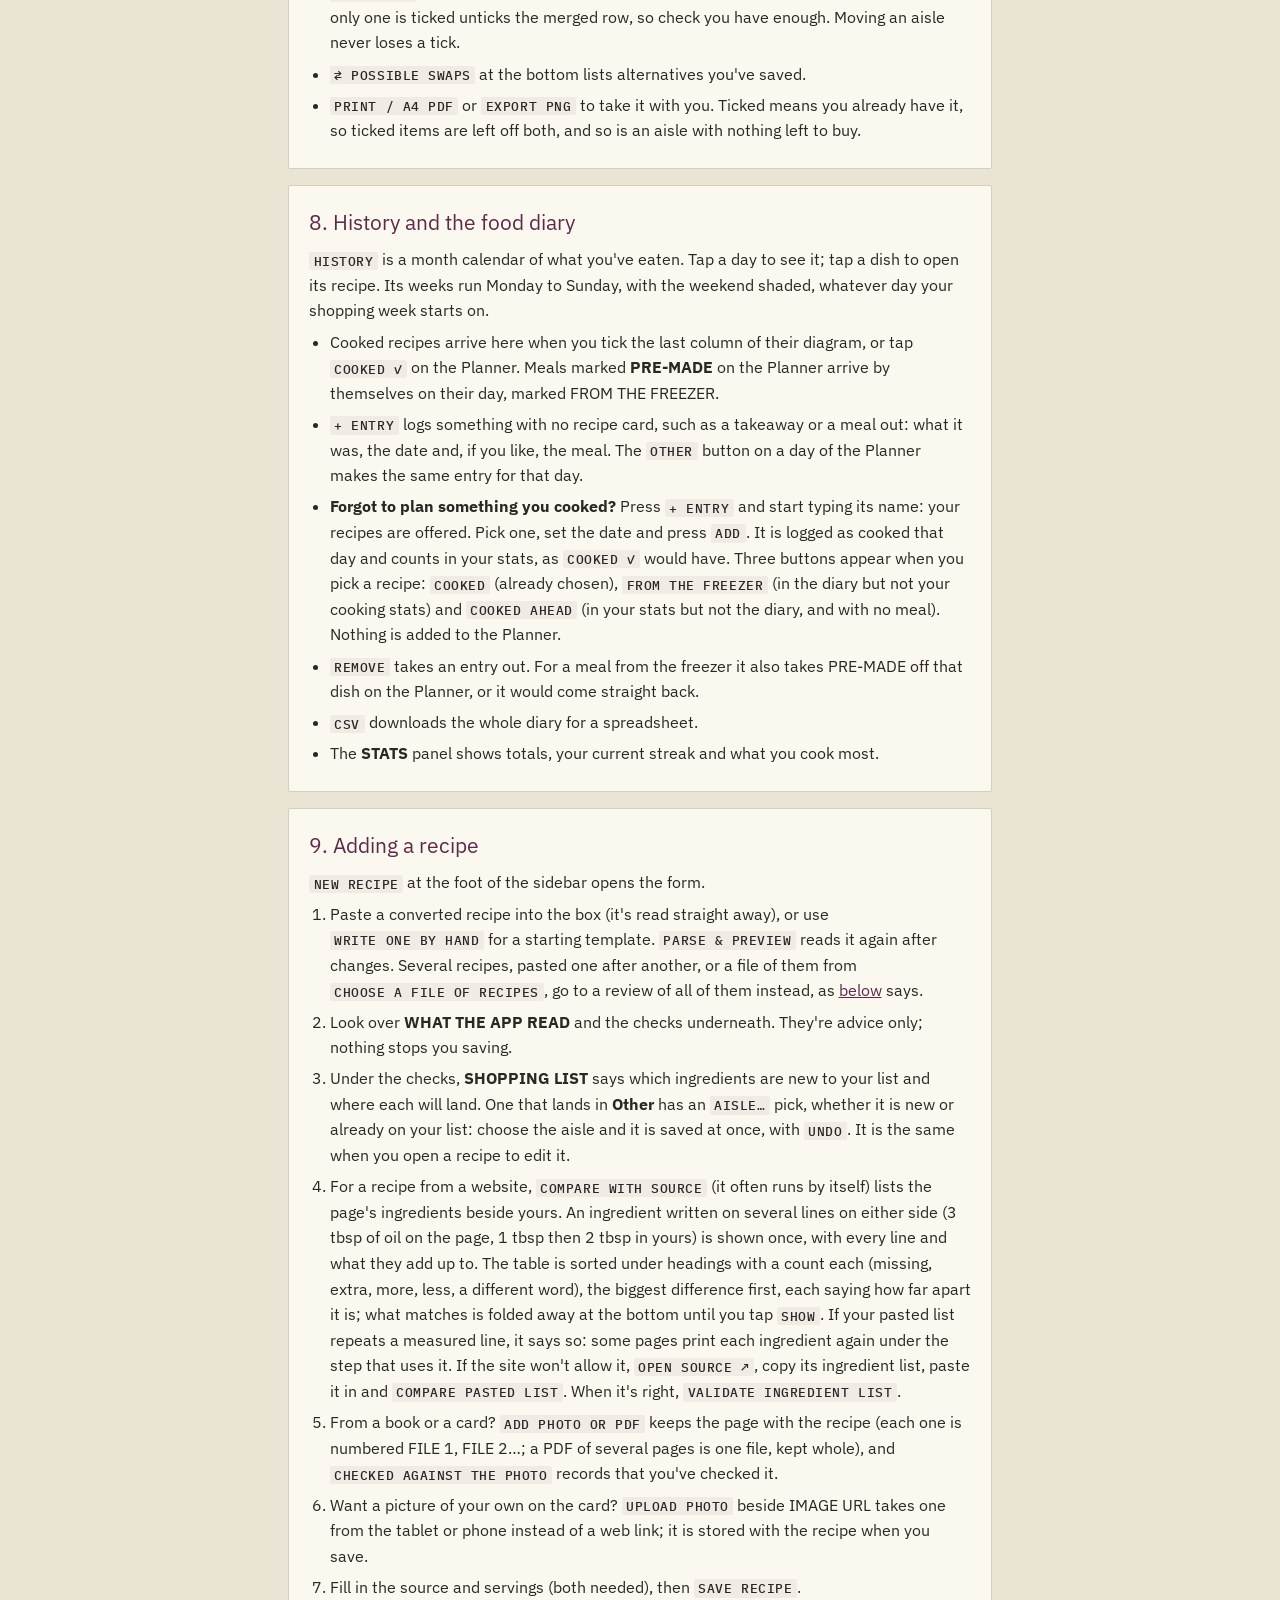
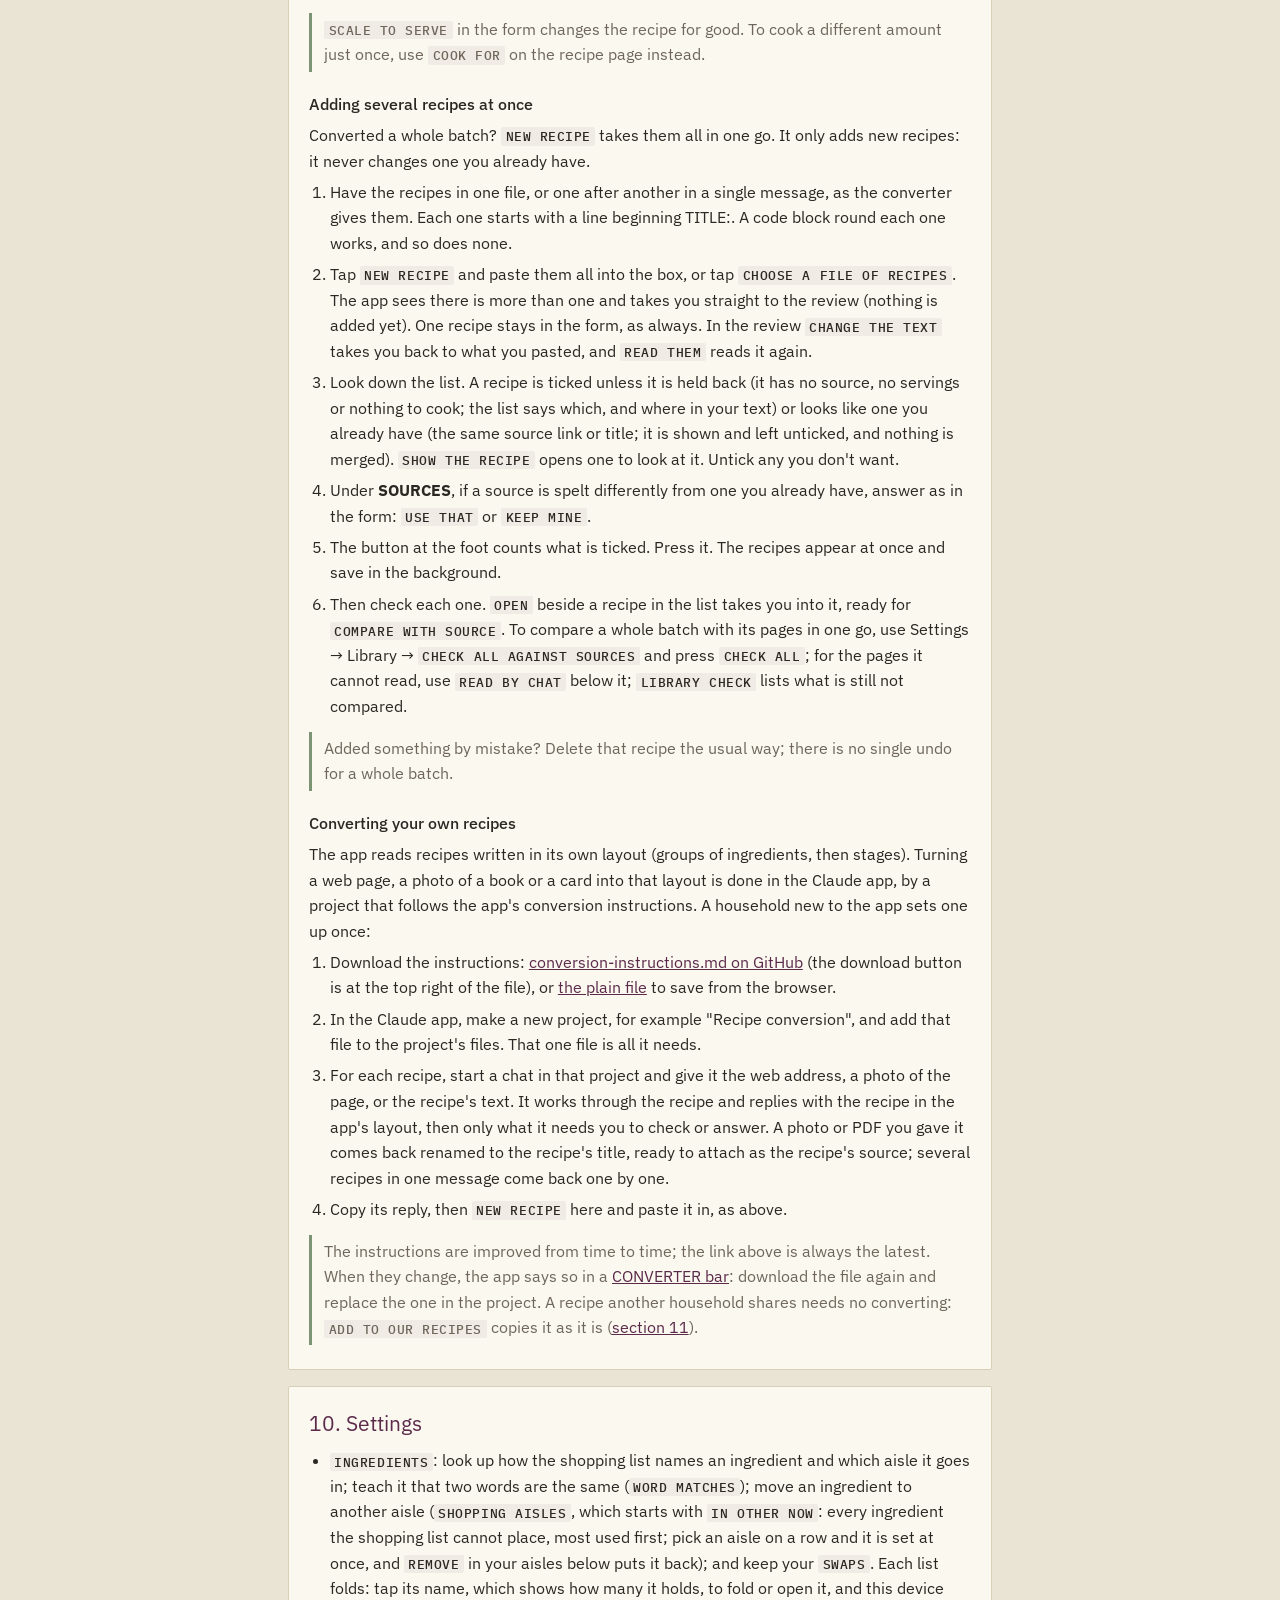
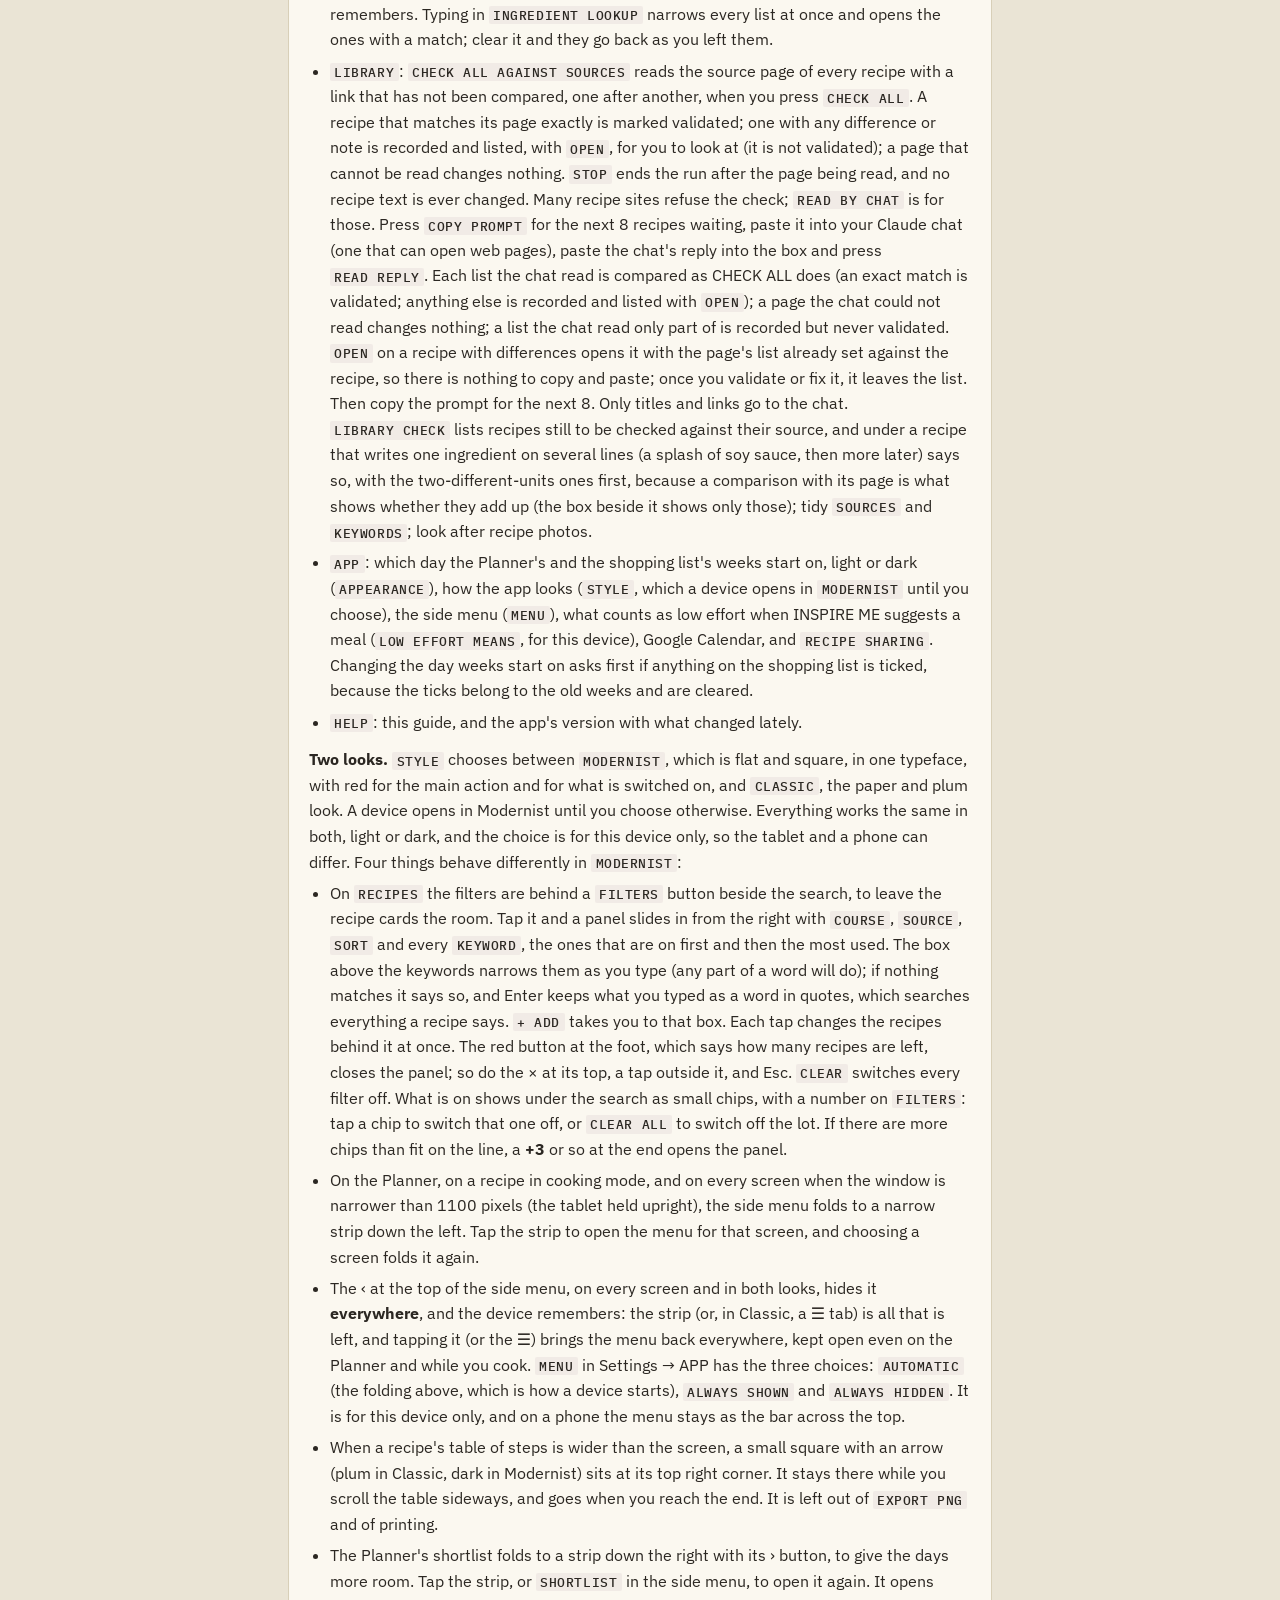
==== commit 47cb6c58: "History: log a missed meal against a recipe from + ENTRY (#249) + ENTRY in History now offers the ho" ====
--- a/help.html
+++ b/help.html
@@ -416,6 +416,11 @@
       Meals marked <b>PRE-MADE</b> on the Planner arrive by themselves on their day, marked FROM THE FREEZER.</li>
     <li id="diary-entry"><b class="ui">+ ENTRY</b> logs something with no recipe card, such as a takeaway or a meal out: what it was,
       the date and, if you like, the meal. The <b class="ui">OTHER</b> button on a day of the Planner makes the same entry for that day.</li>
+    <li id="missed-meal"><b>Forgot to plan something you cooked?</b> Press <b class="ui">+ ENTRY</b> and start typing its name: your recipes
+      are offered. Pick one, set the date and press <b class="ui">ADD</b>. It is logged as cooked that day and counts in your stats, as
+      <b class="ui">COOKED ✓</b> would have. Three buttons appear when you pick a recipe: <b class="ui">COOKED</b> (already chosen),
+      <b class="ui">FROM THE FREEZER</b> (in the diary but not your cooking stats) and <b class="ui">COOKED AHEAD</b> (in your stats but not the
+      diary, and with no meal). Nothing is added to the Planner.</li>
     <li><b class="ui">REMOVE</b> takes an entry out. For a meal from the freezer it also takes PRE-MADE off that dish on the Planner,
       or it would come straight back.</li>
     <li><b class="ui">CSV</b> downloads the whole diary for a spreadsheet.</li>
